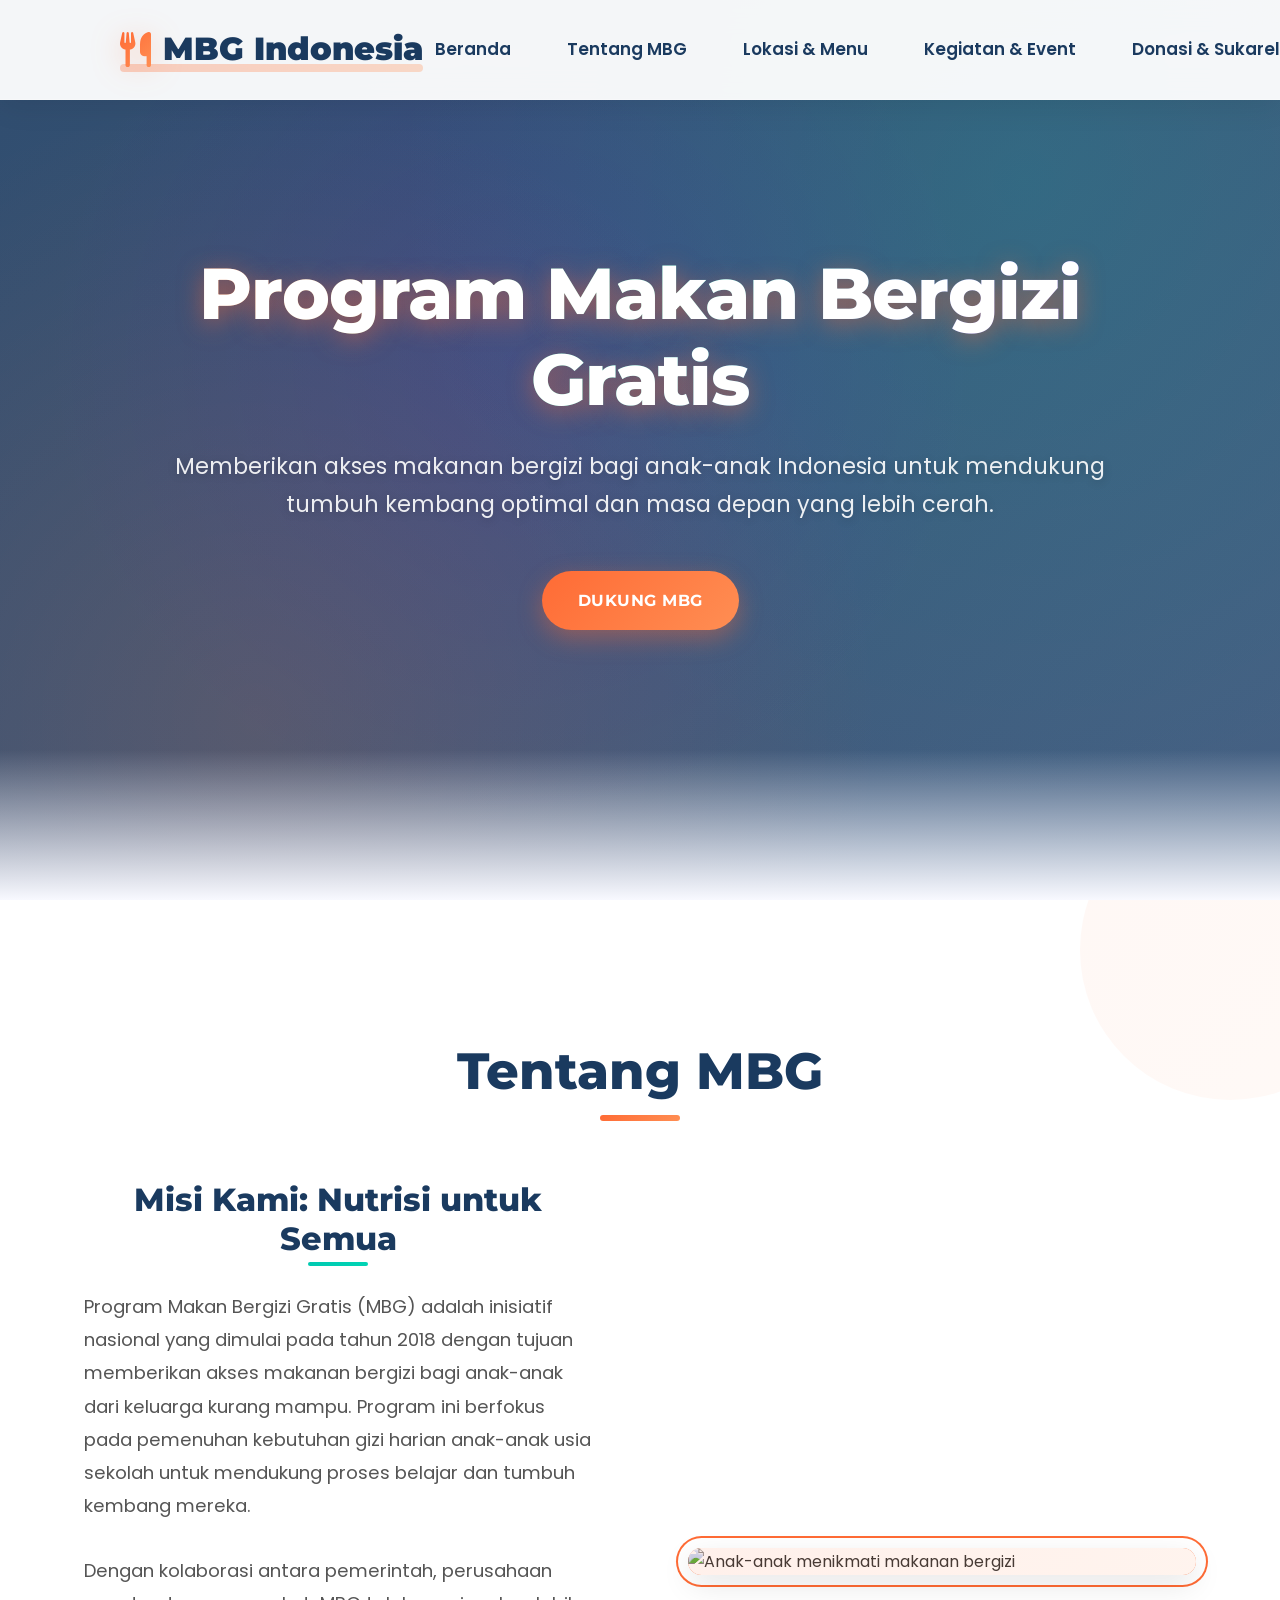
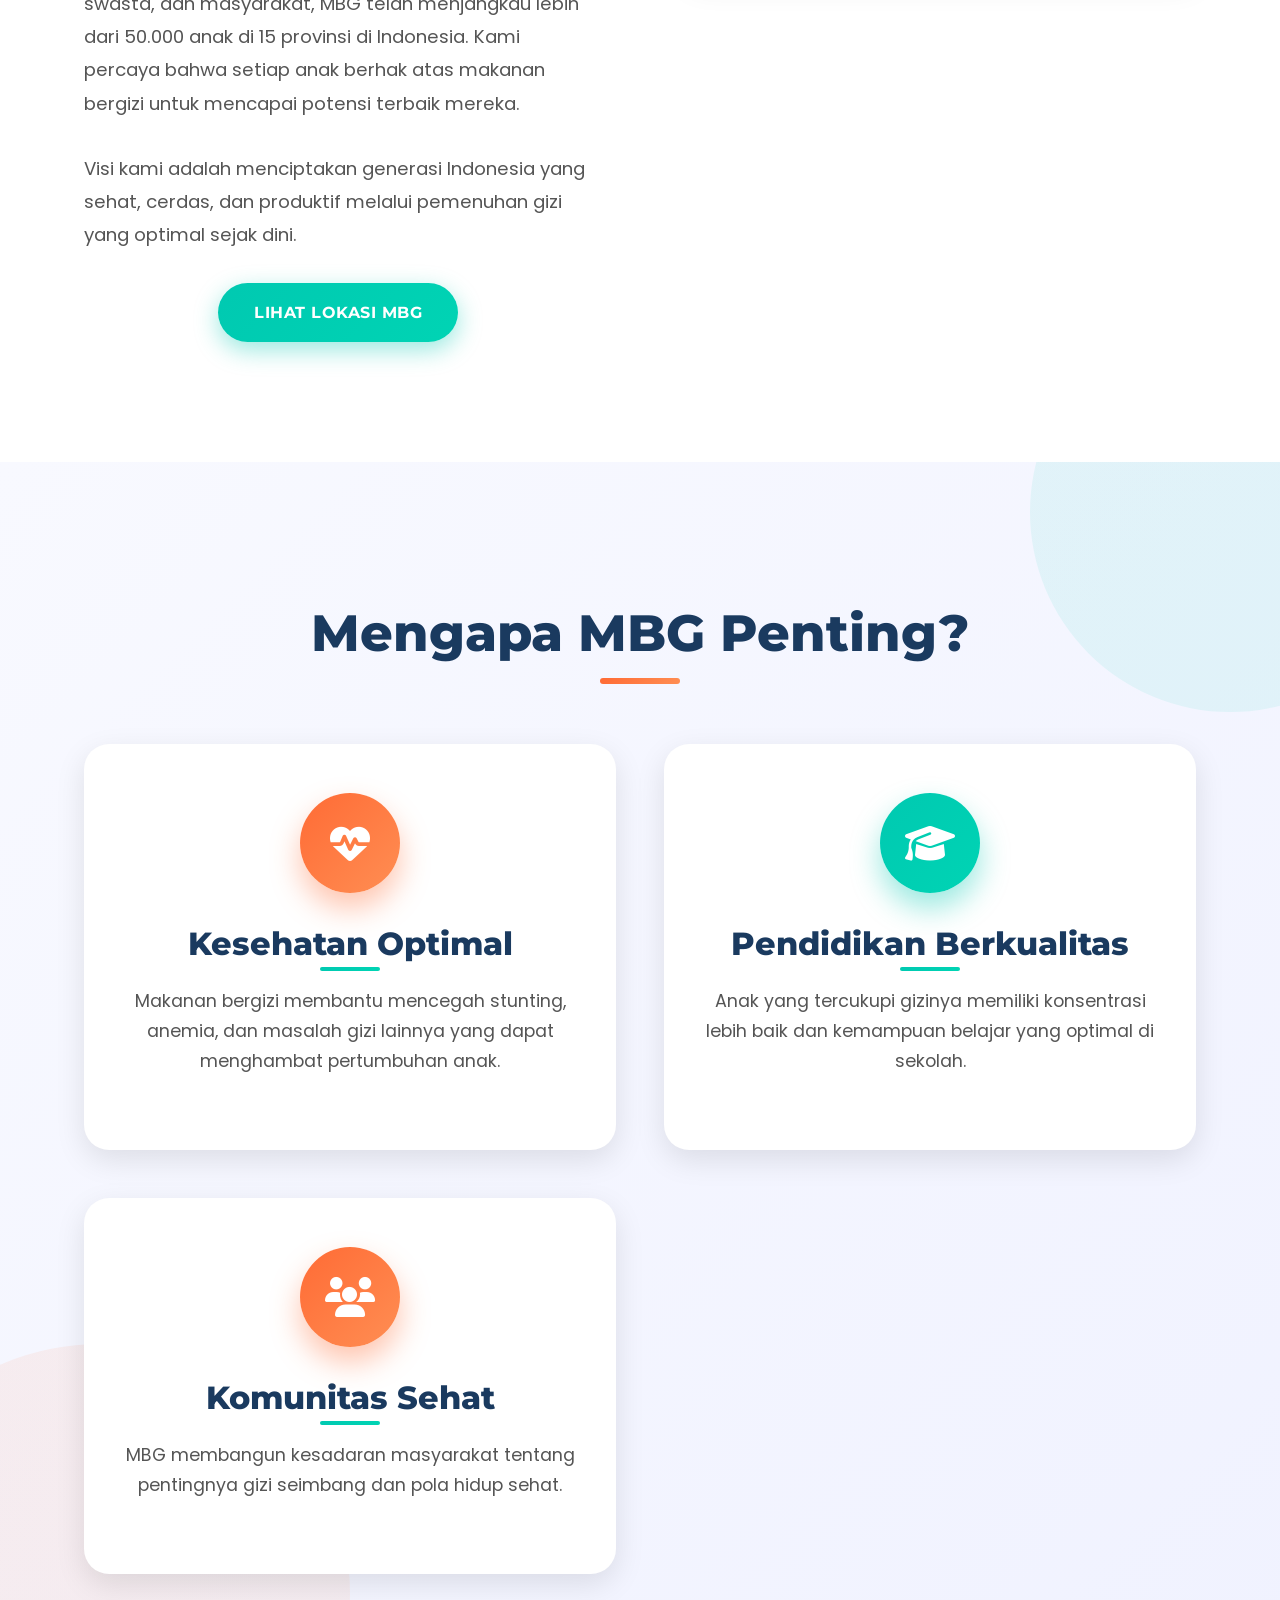
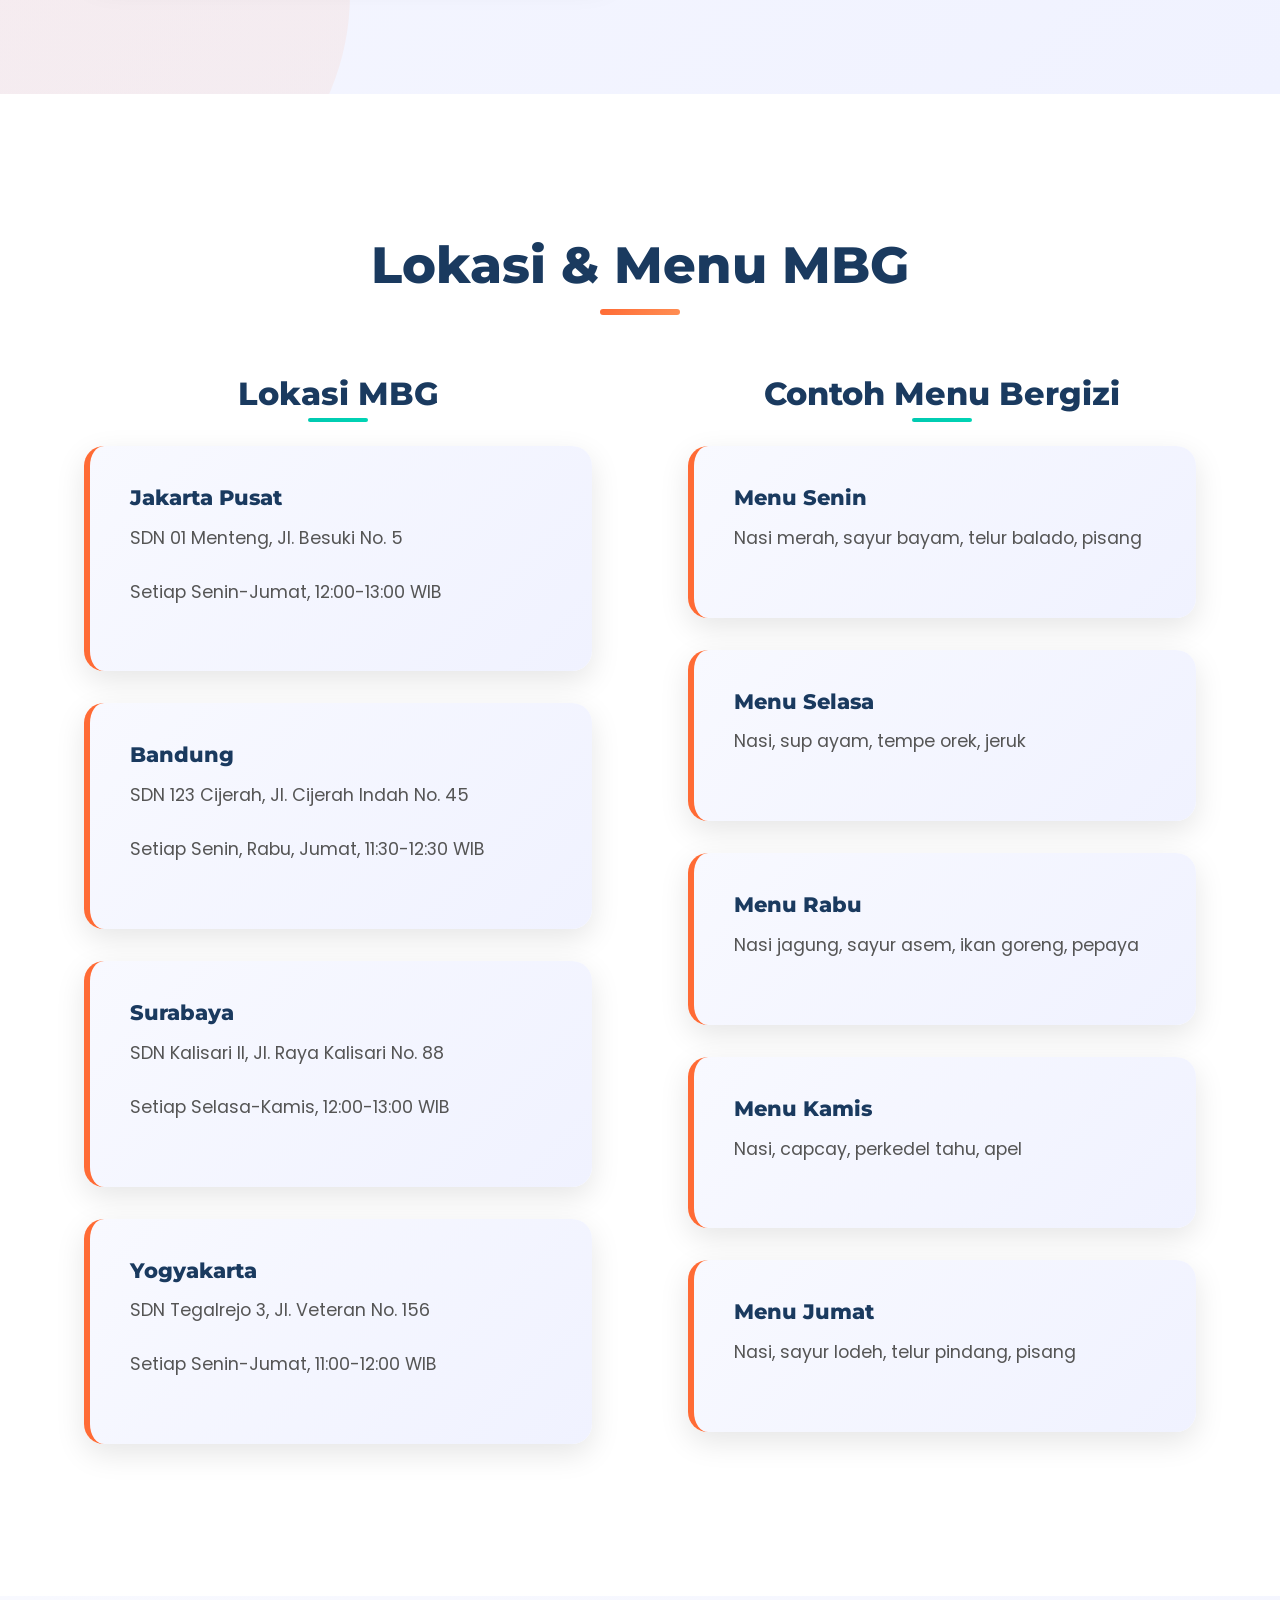
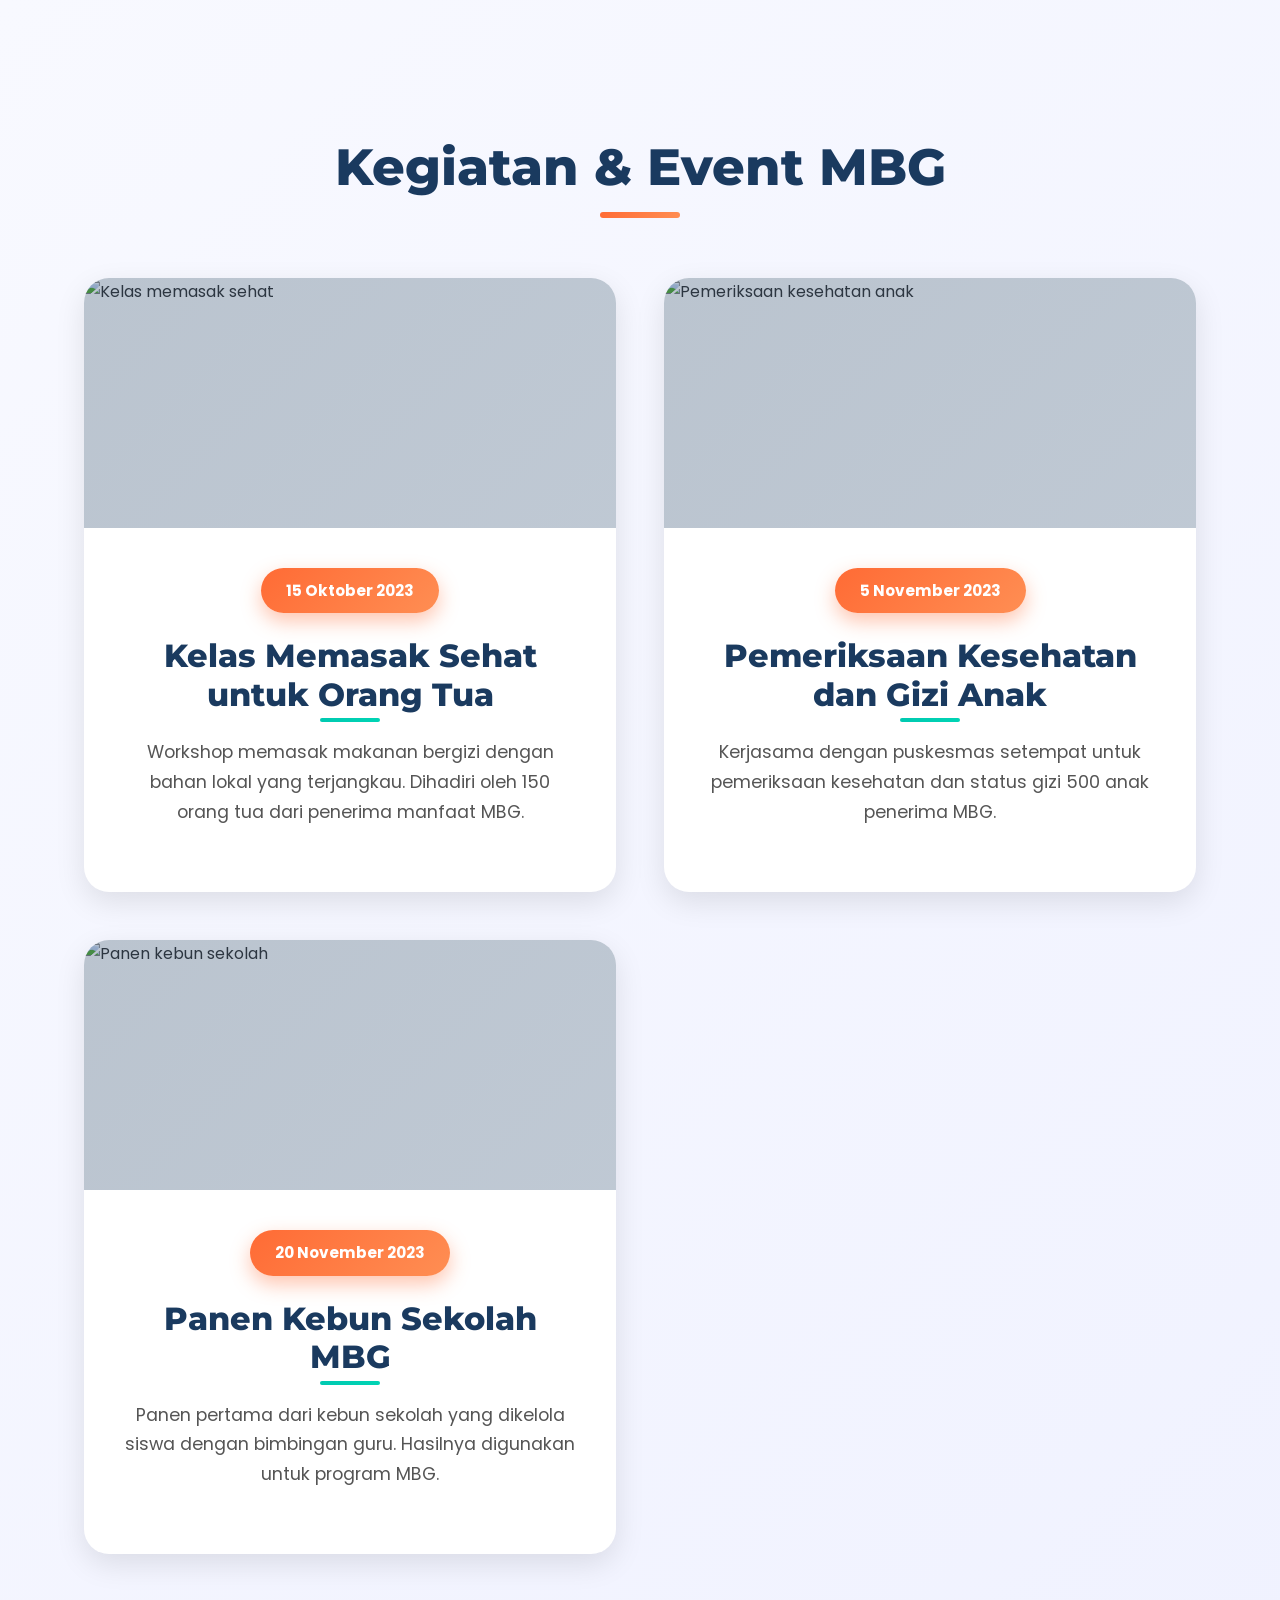
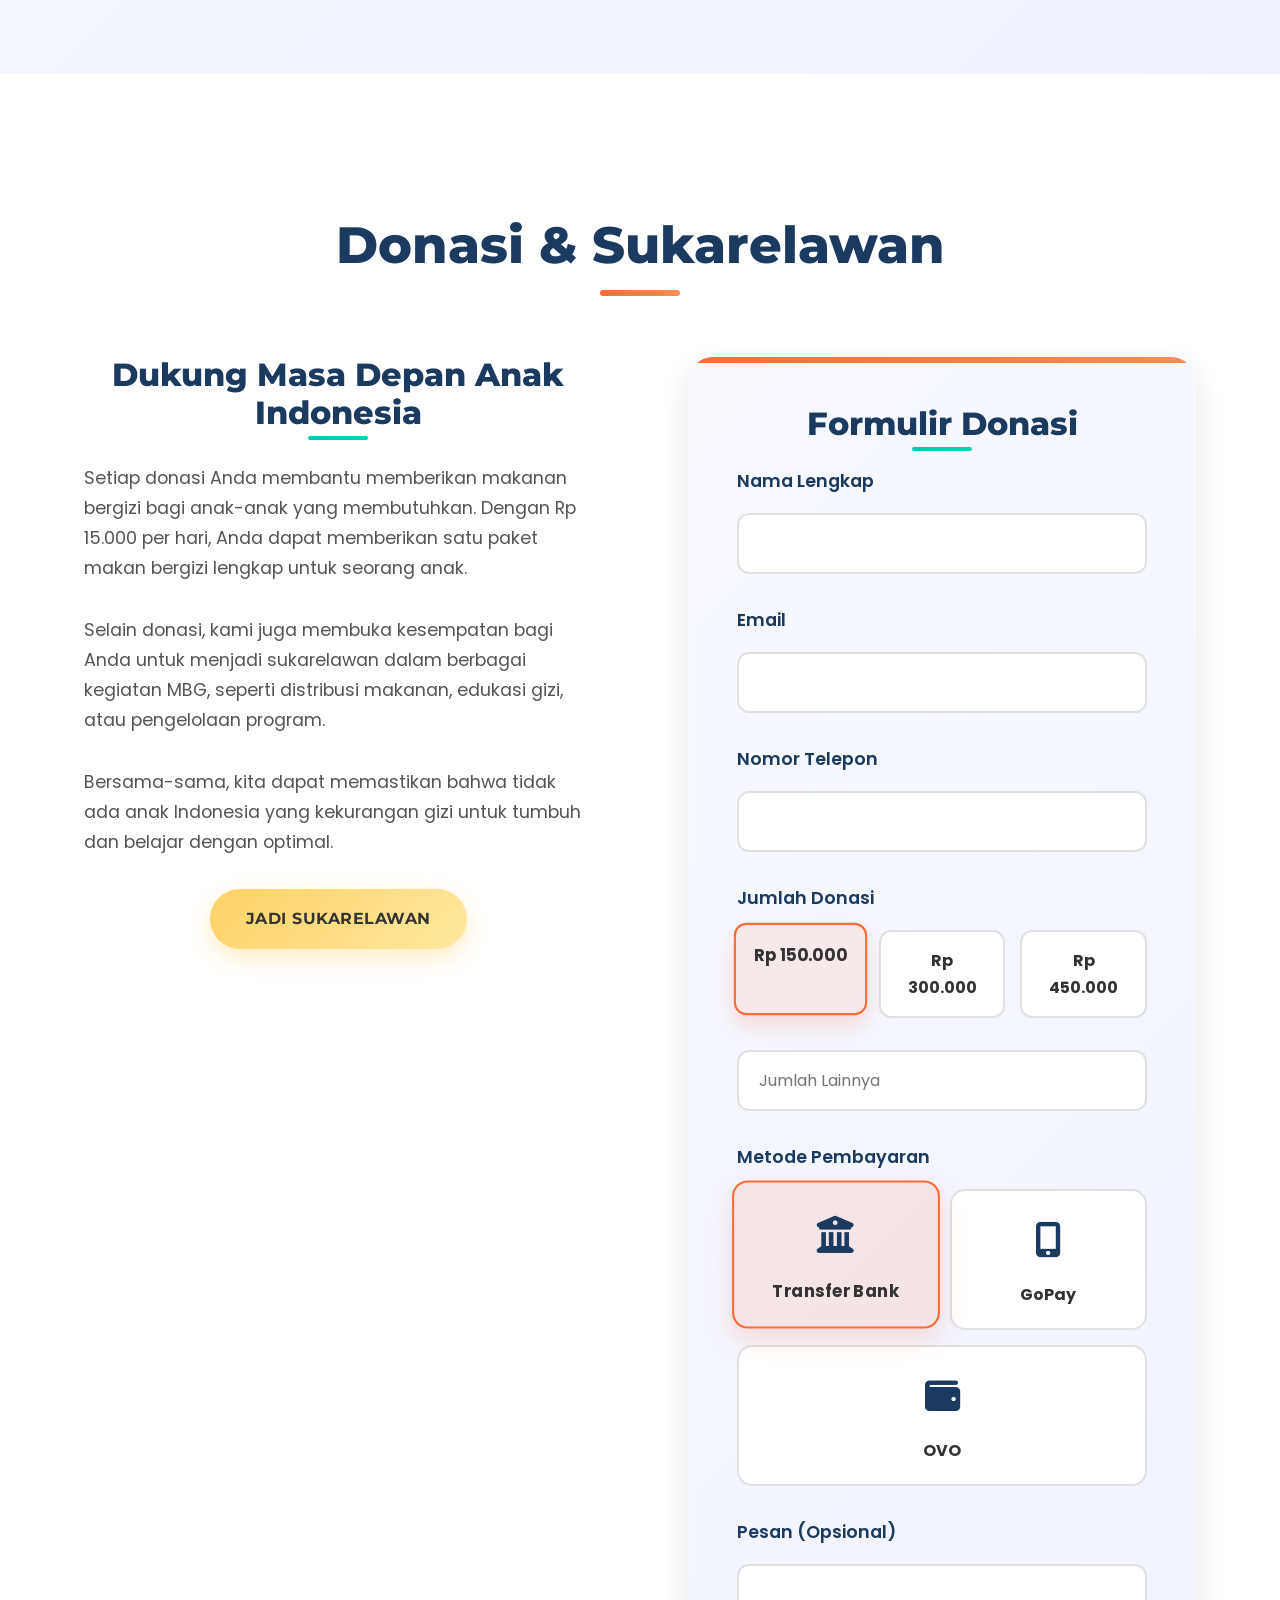
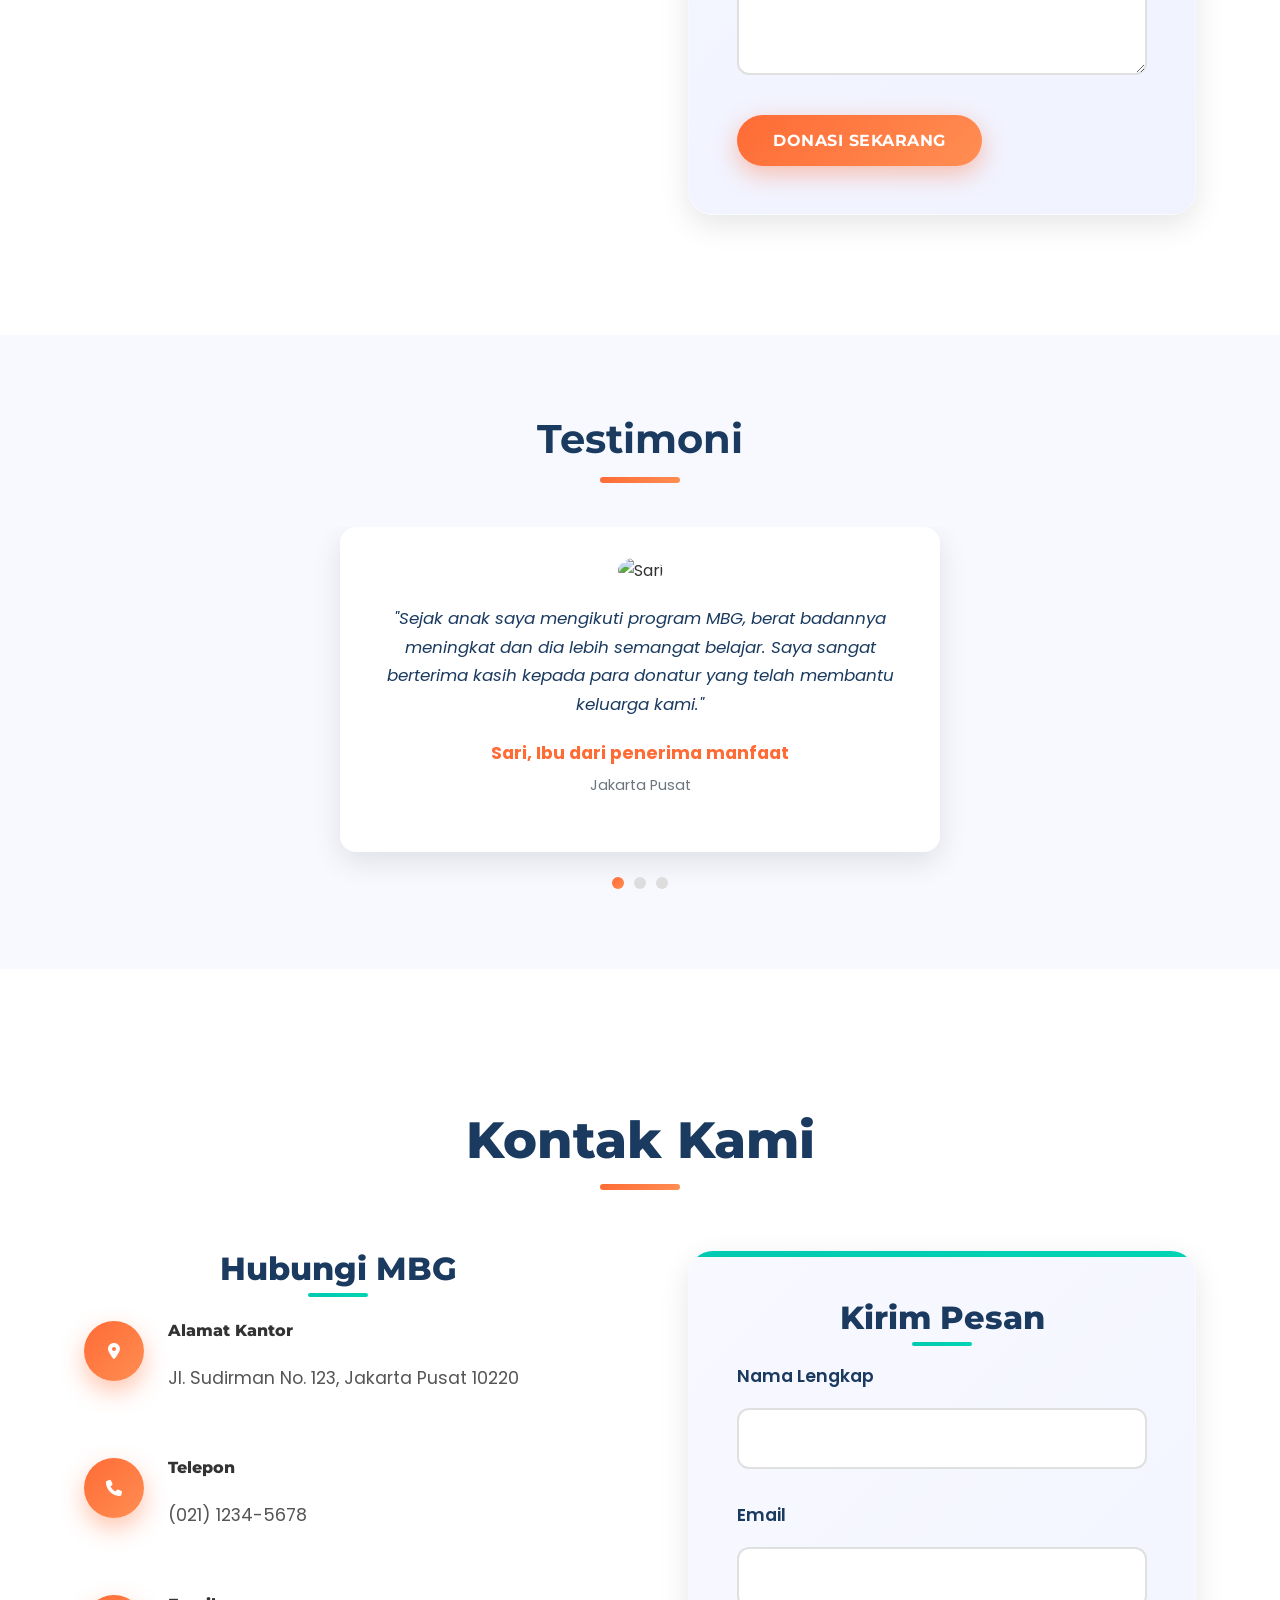
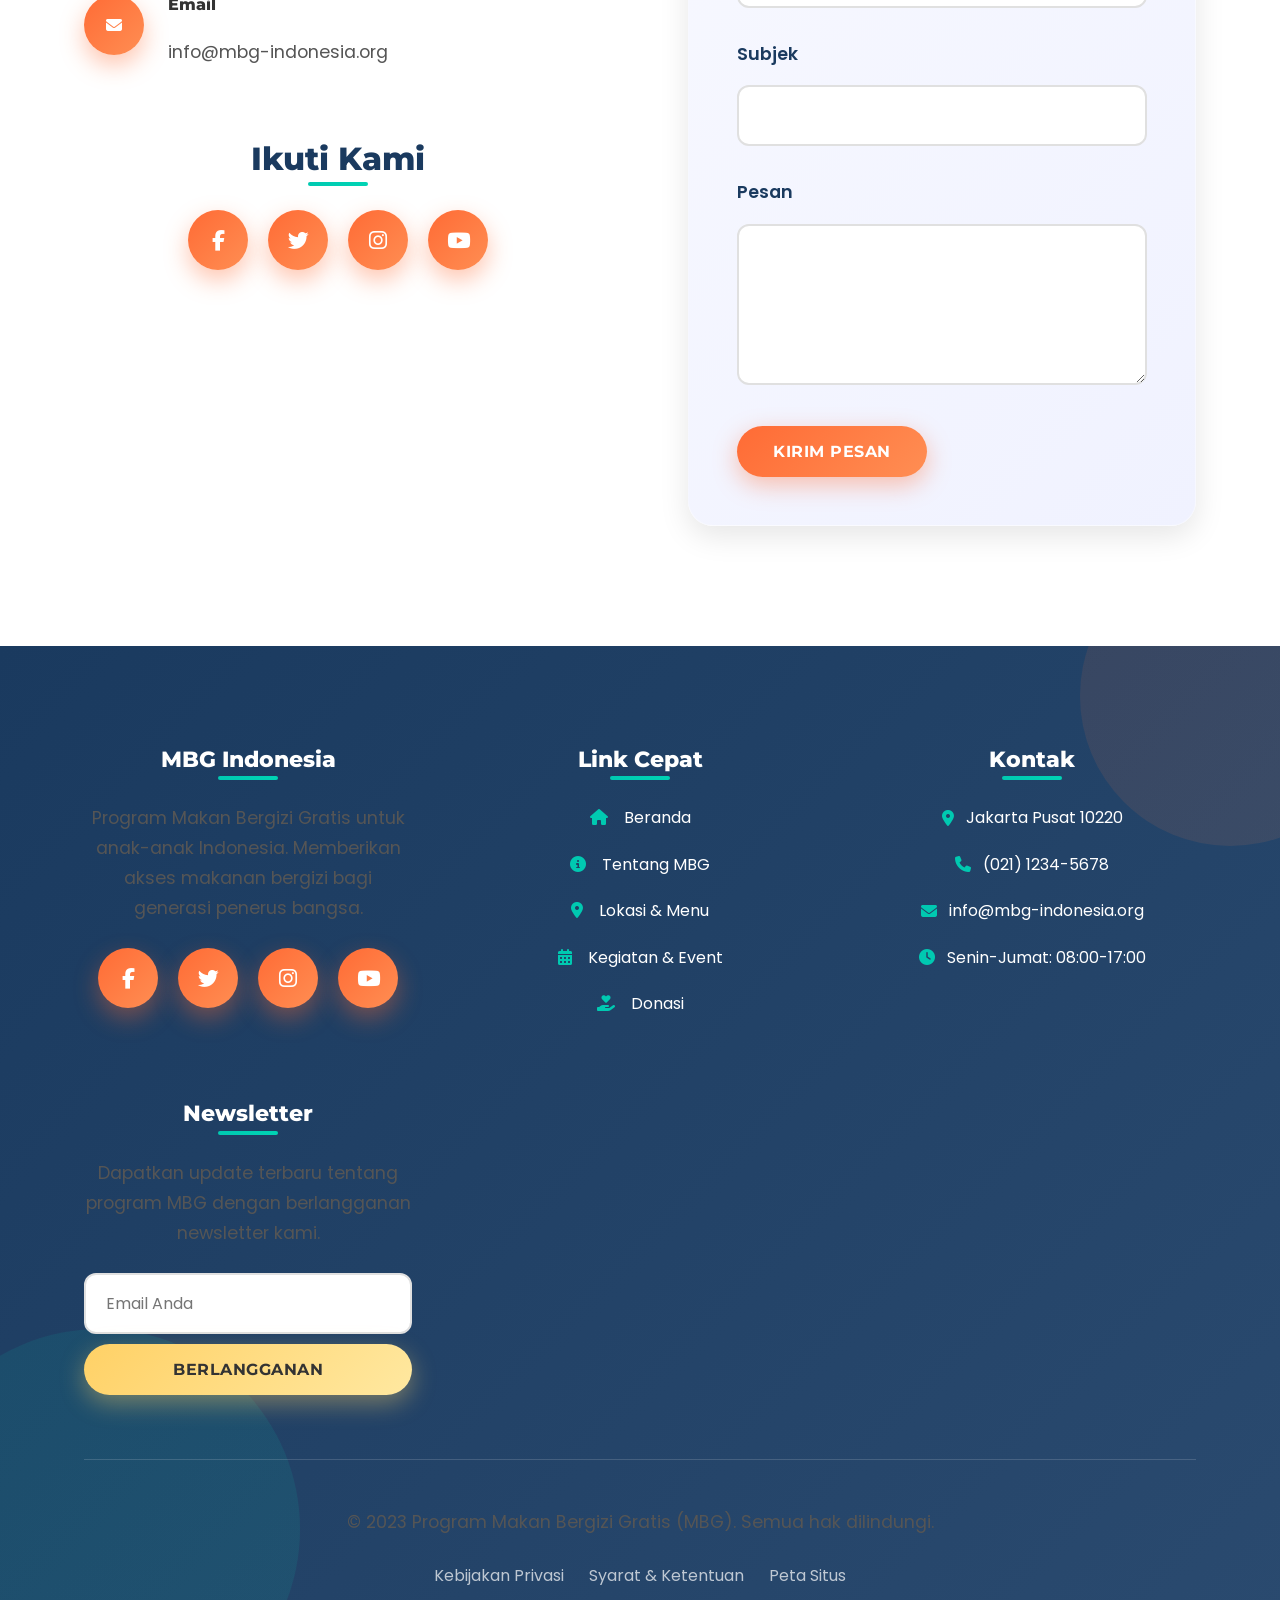
==== index.html @ a5817eca "first commit" ====
<!DOCTYPE html>
<html lang="id">
<head>
    <meta charset="UTF-8">
    <meta name="viewport" content="width=device-width, initial-scale=1.0">
    <title>Program Makan Bergizi Gratis (MBG)</title>
    <link rel="stylesheet" href="css/style.css">
    <link rel="stylesheet" href="https://cdnjs.cloudflare.com/ajax/libs/font-awesome/6.4.0/css/all.min.css">
    <link href="https://fonts.googleapis.com/css2?family=Poppins:wght@300;400;500;600;700;800&family=Montserrat:wght@400;500;600;700;800&display=swap" rel="stylesheet">
</head>
<body>
    <header id="header">
        <div class="container">
            <nav class="navbar">
                <a href="#" class="logo">
                    <i class="fas fa-utensils"></i>
                    MBG Indonesia
                </a>
                <ul class="nav-links">
                    <li><a href="#home">Beranda</a></li>
                    <li><a href="#about">Tentang MBG</a></li>
                    <li><a href="#locations-menu">Lokasi & Menu</a></li>
                    <li><a href="#events">Kegiatan & Event</a></li>
                    <li><a href="#donation">Donasi & Sukarelawan</a></li>
                    <li><a href="#testimonials">Testimoni</a></li>
                    <li><a href="#contact">Kontak</a></li>
                </ul>
                <div class="hamburger">
                    <i class="fas fa-bars"></i>
                </div>
            </nav>
        </div>
    </header>

    <!-- Hero Section -->
    <section class="hero" id="home">
        <div class="container">
            <div class="hero-content">
                <h1>Program Makan Bergizi Gratis</h1>
                <p>Memberikan akses makanan bergizi bagi anak-anak Indonesia untuk mendukung tumbuh kembang optimal dan masa depan yang lebih cerah.</p>
                <a href="#donation" class="btn btn-primary">Dukung MBG</a>
            </div>
        </div>
    </section>

    <!-- About Section -->
    <section class="about" id="about">
        <div class="container">
            <div class="section-title">
                <h2>Tentang MBG</h2>
            </div>
            <div class="about-content">
                <div class="about-text fade-in">
                    <h3>Misi Kami: Nutrisi untuk Semua</h3>
                    <p>Program Makan Bergizi Gratis (MBG) adalah inisiatif nasional yang dimulai pada tahun 2018 dengan tujuan memberikan akses makanan bergizi bagi anak-anak dari keluarga kurang mampu. Program ini berfokus pada pemenuhan kebutuhan gizi harian anak-anak usia sekolah untuk mendukung proses belajar dan tumbuh kembang mereka.</p>
                    <p>Dengan kolaborasi antara pemerintah, perusahaan swasta, dan masyarakat, MBG telah menjangkau lebih dari 50.000 anak di 15 provinsi di Indonesia. Kami percaya bahwa setiap anak berhak atas makanan bergizi untuk mencapai potensi terbaik mereka.</p>
                    <p>Visi kami adalah menciptakan generasi Indonesia yang sehat, cerdas, dan produktif melalui pemenuhan gizi yang optimal sejak dini.</p>
                    <a href="#locations-menu" class="btn btn-secondary">Lihat Lokasi MBG</a>
                </div>
                <div class="about-image fade-in floating">
                    <img src="https://images.unsplash.com/photo-1546069901-ba9599a7e63c?ixlib=rb-4.0.3&ixid=M3wxMjA3fDB8MHxwaG90by1wYWdlfHx8fGVufDB8fHx8fA%3D%3D&auto=format&fit=crop&w=1000&q=80" alt="Anak-anak menikmati makanan bergizi">
                </div>
            </div>
        </div>
    </section>

    <!-- Features Section -->
    <section class="features">
        <div class="container">
            <div class="section-title">
                <h2>Mengapa MBG Penting?</h2>
            </div>
            <div class="features-grid">
                <div class="feature-card fade-in">
                    <div class="feature-icon">
                        <i class="fas fa-heartbeat"></i>
                    </div>
                    <h3>Kesehatan Optimal</h3>
                    <p>Makanan bergizi membantu mencegah stunting, anemia, dan masalah gizi lainnya yang dapat menghambat pertumbuhan anak.</p>
                </div>
                <div class="feature-card fade-in">
                    <div class="feature-icon">
                        <i class="fas fa-graduation-cap"></i>
                    </div>
                    <h3>Pendidikan Berkualitas</h3>
                    <p>Anak yang tercukupi gizinya memiliki konsentrasi lebih baik dan kemampuan belajar yang optimal di sekolah.</p>
                </div>
                <div class="feature-card fade-in">
                    <div class="feature-icon">
                        <i class="fas fa-users"></i>
                    </div>
                    <h3>Komunitas Sehat</h3>
                    <p>MBG membangun kesadaran masyarakat tentang pentingnya gizi seimbang dan pola hidup sehat.</p>
                </div>
            </div>
        </div>
    </section>

    <!-- Locations & Menu Section -->
    <section class="locations-menu" id="locations-menu">
        <div class="container">
            <div class="section-title">
                <h2>Lokasi & Menu MBG</h2>
            </div>
            <div class="locations-menu-content">
                <div class="locations fade-in">
                    <h3>Lokasi MBG</h3>
                    <ul class="location-list">
                        <li class="location-item">
                            <h4>Jakarta Pusat</h4>
                            <p>SDN 01 Menteng, Jl. Besuki No. 5</p>
                            <p>Setiap Senin-Jumat, 12:00-13:00 WIB</p>
                        </li>
                        <li class="location-item">
                            <h4>Bandung</h4>
                            <p>SDN 123 Cijerah, Jl. Cijerah Indah No. 45</p>
                            <p>Setiap Senin, Rabu, Jumat, 11:30-12:30 WIB</p>
                        </li>
                        <li class="location-item">
                            <h4>Surabaya</h4>
                            <p>SDN Kalisari II, Jl. Raya Kalisari No. 88</p>
                            <p>Setiap Selasa-Kamis, 12:00-13:00 WIB</p>
                        </li>
                        <li class="location-item">
                            <h4>Yogyakarta</h4>
                            <p>SDN Tegalrejo 3, Jl. Veteran No. 156</p>
                            <p>Setiap Senin-Jumat, 11:00-12:00 WIB</p>
                        </li>
                    </ul>
                </div>
                <div class="menu fade-in">
                    <h3>Contoh Menu Bergizi</h3>
                    <ul class="menu-list">
                        <li class="menu-item">
                            <h4>Menu Senin</h4>
                            <p>Nasi merah, sayur bayam, telur balado, pisang</p>
                        </li>
                        <li class="menu-item">
                            <h4>Menu Selasa</h4>
                            <p>Nasi, sup ayam, tempe orek, jeruk</p>
                        </li>
                        <li class="menu-item">
                            <h4>Menu Rabu</h4>
                            <p>Nasi jagung, sayur asem, ikan goreng, pepaya</p>
                        </li>
                        <li class="menu-item">
                            <h4>Menu Kamis</h4>
                            <p>Nasi, capcay, perkedel tahu, apel</p>
                        </li>
                        <li class="menu-item">
                            <h4>Menu Jumat</h4>
                            <p>Nasi, sayur lodeh, telur pindang, pisang</p>
                        </li>
                    </ul>
                </div>
            </div>
        </div>
    </section>

    <!-- Events Section -->
    <section class="events" id="events">
        <div class="container">
            <div class="section-title">
                <h2>Kegiatan & Event MBG</h2>
            </div>
            <div class="events-grid">
                <div class="event-card fade-in">
                    <div class="event-image">
                        <img src="https://images.unsplash.com/photo-1571019613454-1cb2f99b2d8b?ixlib=rb-4.0.3&ixid=M3wxMjA3fDB8MHxwaG90by1wYWdlfHx8fGVufDB8fHx8fA%3D%3D&auto=format&fit=crop&w=1000&q=80" alt="Kelas memasak sehat">
                    </div>
                    <div class="event-content">
                        <span class="event-date">15 Oktober 2023</span>
                        <h3>Kelas Memasak Sehat untuk Orang Tua</h3>
                        <p>Workshop memasak makanan bergizi dengan bahan lokal yang terjangkau. Dihadiri oleh 150 orang tua dari penerima manfaat MBG.</p>
                    </div>
                </div>
                <div class="event-card fade-in">
                    <div class="event-image">
                        <img src="https://images.unsplash.com/photo-1532634922-8fe0b757fb13?ixlib=rb-4.0.3&ixid=M3wxMjA3fDB8MHxwaG90by1wYWdlfHx8fGVufDB8fHx8fA%3D%3D&auto=format&fit=crop&w=1000&q=80" alt="Pemeriksaan kesehatan anak">
                    </div>
                    <div class="event-content">
                        <span class="event-date">5 November 2023</span>
                        <h3>Pemeriksaan Kesehatan dan Gizi Anak</h3>
                        <p>Kerjasama dengan puskesmas setempat untuk pemeriksaan kesehatan dan status gizi 500 anak penerima MBG.</p>
                    </div>
                </div>
                <div class="event-card fade-in">
                    <div class="event-image">
                        <img src="https://images.unsplash.com/photo-1559027615-cd4628902d4a?ixlib=rb-4.0.3&ixid=M3wxMjA3fDB8MHxwaG90by1wYWdlfHx8fGVufDB8fHx8fA%3D%3D&auto=format&fit=crop&w=1000&q=80" alt="Panen kebun sekolah">
                    </div>
                    <div class="event-content">
                        <span class="event-date">20 November 2023</span>
                        <h3>Panen Kebun Sekolah MBG</h3>
                        <p>Panen pertama dari kebun sekolah yang dikelola siswa dengan bimbingan guru. Hasilnya digunakan untuk program MBG.</p>
                    </div>
                </div>
            </div>
        </div>
    </section>

    <!-- Donation Section - IMPROVED -->
    <section class="donation" id="donation">
        <div class="container">
            <div class="section-title">
                <h2>Donasi & Sukarelawan</h2>
            </div>
            <div class="donation-content">
                <div class="donation-info fade-in">
                    <h3>Dukung Masa Depan Anak Indonesia</h3>
                    <p>Setiap donasi Anda membantu memberikan makanan bergizi bagi anak-anak yang membutuhkan. Dengan Rp 15.000 per hari, Anda dapat memberikan satu paket makan bergizi lengkap untuk seorang anak.</p>
                    <p>Selain donasi, kami juga membuka kesempatan bagi Anda untuk menjadi sukarelawan dalam berbagai kegiatan MBG, seperti distribusi makanan, edukasi gizi, atau pengelolaan program.</p>
                    <p>Bersama-sama, kita dapat memastikan bahwa tidak ada anak Indonesia yang kekurangan gizi untuk tumbuh dan belajar dengan optimal.</p>
                    <a href="#contact" class="btn btn-accent">Jadi Sukarelawan</a>
                </div>
                <div class="donation-form fade-in">
                    <h3>Formulir Donasi</h3>
                    <form id="donationForm">
                        <div class="form-group">
                            <label for="name">Nama Lengkap</label>
                            <input type="text" id="name" class="form-control" required>
                        </div>
                        <div class="form-group">
                            <label for="email">Email</label>
                            <input type="email" id="email" class="form-control" required>
                        </div>
                        <div class="form-group">
                            <label for="phone">Nomor Telepon</label>
                            <input type="tel" id="phone" class="form-control" required>
                        </div>
                        <div class="form-group">
                            <label>Jumlah Donasi</label>
                            <div class="donation-options">
                                <div class="donation-option active" data-amount="150000">Rp 150.000</div>
                                <div class="donation-option" data-amount="300000">Rp 300.000</div>
                                <div class="donation-option" data-amount="450000">Rp 450.000</div>
                            </div>
                            <input type="text" id="custom-amount" class="form-control" placeholder="Jumlah Lainnya">
                        </div>
                        <div class="form-group">
                            <label>Metode Pembayaran</label>
                            <div class="payment-methods">
                                <div class="payment-method active" data-method="bank">
                                    <div class="payment-icon">
                                        <i class="fas fa-university"></i>
                                    </div>
                                    <div>Transfer Bank</div>
                                </div>
                                <div class="payment-method" data-method="gopay">
                                    <div class="payment-icon">
                                        <i class="fas fa-mobile-alt"></i>
                                    </div>
                                    <div>GoPay</div>
                                </div>
                                <div class="payment-method" data-method="ovo">
                                    <div class="payment-icon">
                                        <i class="fas fa-wallet"></i>
                                    </div>
                                    <div>OVO</div>
                                </div>
                            </div>

                            <!-- BOX DETAIL PEMBAYARAN (Tambahanku) -->
                            <div id="paymentDetailBox" class="payment-detail-box" style="display:none;">
                                <h4>Detail Pembayaran</h4>
                                <p id="paymentText"></p>
                                <button id="copyNumber">Copy Nomor</button>
                            </div>
                        </div>
                        <div class="form-group">
                            <label for="message">Pesan (Opsional)</label>
                            <textarea id="message" class="form-control" rows="3"></textarea>
                        </div>
                        <button type="submit" class="btn btn-primary btn-block">Donasi Sekarang</button>
                    </form>
                </div>
            </div>
        </div>
    </section>

    <!-- Testimonials Section -->
    <section class="testimonials" id="testimonials">
        <div class="container">
            <div class="section-title">
                <h2>Testimoni</h2>
            </div>
            <div class="testimonials-container">
                <div class="testimonial-slider">
                    <div class="testimonial-track">
                        <div class="testimonial-slide">
                            <div class="testimonial-card">
                                <div class="testimonial-avatar">
                                    <img src="https://images.unsplash.com/photo-1494790108755-2616b612b786?ixlib=rb-4.0.3&ixid=M3wxMjA3fDB8MHxwaG90by1wYWdlfHx8fGVufDB8fHx8fA%3D%3D&auto=format&fit=crop&w=200&q=80" alt="Sari">
                                </div>
                                <p class="testimonial-text">"Sejak anak saya mengikuti program MBG, berat badannya meningkat dan dia lebih semangat belajar. Saya sangat berterima kasih kepada para donatur yang telah membantu keluarga kami."</p>
                                <p class="testimonial-author">Sari, Ibu dari penerima manfaat</p>
                                <p class="testimonial-role">Jakarta Pusat</p>
                            </div>
                        </div>
                        <div class="testimonial-slide">
                            <div class="testimonial-card">
                                <div class="testimonial-avatar">
                                    <img src="https://images.unsplash.com/photo-1507003211169-0a1dd7228f2d?ixlib=rb-4.0.3&ixid=M3wxMjA3fDB8MHxwaG90by1wYWdlfHx8fGVufDB8fHx8fA%3D%3D&auto=format&fit=crop&w=200&q=80" alt="Budi">
                                </div>
                                <p class="testimonial-text">"Sebagai sukarelawan MBG, saya melihat langsung dampak positif program ini. Anak-anak yang sebelumnya lesu kini lebih aktif dan bersemangat dalam belajar."</p>
                                <p class="testimonial-author">Budi, Sukarelawan MBG</p>
                                <p class="testimonial-role">Bandung</p>
                            </div>
                        </div>
                        <div class="testimonial-slide">
                            <div class="testimonial-card">
                                <div class="testimonial-avatar">
                                    <img src="https://images.unsplash.com/photo-1544725176-7c40e5a71c5e?ixlib=rb-4.0.3&ixid=M3wxMjA3fDB8MHxwaG90by1wYWdlfHx8fGVufDB8fHx8fA%3D%3D&auto=format&fit=crop&w=200&q=80" alt="Rina">
                                </div>
                                <p class="testimonial-text">"Program MBG tidak hanya memberikan makanan bergizi, tetapi juga edukasi tentang pentingnya gizi seimbang. Sekarang saya lebih paham bagaimana menyiapkan makanan sehat untuk keluarga."</p>
                                <p class="testimonial-author">Rina, Peserta kelas memasak sehat</p>
                                <p class="testimonial-role">Surabaya</p>
                            </div>
                        </div>
                    </div>
                </div>
                <div class="slider-nav">
                    <div class="slider-dot active"></div>
                    <div class="slider-dot"></div>
                    <div class="slider-dot"></div>
                </div>
            </div>
        </div>
    </section>

    <!-- Contact Section -->
    <section class="contact" id="contact">
        <div class="container">
            <div class="section-title">
                <h2>Kontak Kami</h2>
            </div>
            <div class="contact-content">
                <div class="contact-info fade-in">
                    <h3>Hubungi MBG</h3>
                    <div class="contact-details">
                        <div class="contact-item">
                            <div class="contact-icon">
                                <i class="fas fa-map-marker-alt"></i>
                            </div>
                            <div>
                                <h4>Alamat Kantor</h4>
                                <p>Jl. Sudirman No. 123, Jakarta Pusat 10220</p>
                            </div>
                        </div>
                        <div class="contact-item">
                            <div class="contact-icon">
                                <i class="fas fa-phone"></i>
                            </div>
                            <div>
                                <h4>Telepon</h4>
                                <p>(021) 1234-5678</p>
                            </div>
                        </div>
                        <div class="contact-item">
                            <div class="contact-icon">
                                <i class="fas fa-envelope"></i>
                            </div>
                            <div>
                                <h4>Email</h4>
                                <p>info@mbg-indonesia.org</p>
                            </div>
                        </div>
                    </div>
                    <h3>Ikuti Kami</h3>
                    <div class="social-links">
                        <a href="#" class="social-link"><i class="fab fa-facebook-f"></i></a>
                        <a href="#" class="social-link"><i class="fab fa-twitter"></i></a>
                        <a href="#" class="social-link"><i class="fab fa-instagram"></i></a>
                        <a href="#" class="social-link"><i class="fab fa-youtube"></i></a>
                    </div>
                </div>
                <div class="contact-form fade-in">
                    <h3>Kirim Pesan</h3>
                    <form id="contactForm">
                        <div class="form-group">
                            <label for="contact-name">Nama Lengkap</label>
                            <input type="text" id="contact-name" class="form-control" required>
                        </div>
                        <div class="form-group">
                            <label for="contact-email">Email</label>
                            <input type="email" id="contact-email" class="form-control" required>
                        </div>
                        <div class="form-group">
                            <label for="contact-subject">Subjek</label>
                            <input type="text" id="contact-subject" class="form-control" required>
                        </div>
                        <div class="form-group">
                            <label for="contact-message">Pesan</label>
                            <textarea id="contact-message" class="form-control" rows="5" required></textarea>
                        </div>
                        <button type="submit" class="btn btn-primary btn-block">Kirim Pesan</button>
                    </form>
                </div>
            </div>
        </div>
    </section>

    <!-- Footer - IMPROVED -->
    <footer>
        <div class="container">
            <div class="footer-content">
                <div class="footer-column">
                    <h3>MBG Indonesia</h3>
                    <p>Program Makan Bergizi Gratis untuk anak-anak Indonesia. Memberikan akses makanan bergizi bagi generasi penerus bangsa.</p>
                    <div class="social-links" style="margin-top: 1.5rem;">
                        <a href="#" class="social-link"><i class="fab fa-facebook-f"></i></a>
                        <a href="#" class="social-link"><i class="fab fa-twitter"></i></a>
                        <a href="#" class="social-link"><i class="fab fa-instagram"></i></a>
                        <a href="#" class="social-link"><i class="fab fa-youtube"></i></a>
                    </div>
                </div>
                <div class="footer-column">
                    <h3>Link Cepat</h3>
                    <ul class="footer-links">
                        <li><a href="#home"><i class="fas fa-home"></i> Beranda</a></li>
                        <li><a href="#about"><i class="fas fa-info-circle"></i> Tentang MBG</a></li>
                        <li><a href="#locations-menu"><i class="fas fa-map-marker-alt"></i> Lokasi & Menu</a></li>
                        <li><a href="#events"><i class="fas fa-calendar-alt"></i> Kegiatan & Event</a></li>
                        <li><a href="#donation"><i class="fas fa-hand-holding-heart"></i> Donasi</a></li>
                    </ul>
                </div>
                <div class="footer-column">
                    <h3>Kontak</h3>
                    <ul class="footer-links">
                        <li><i class="fas fa-map-marker-alt"></i> Jakarta Pusat 10220</li>
                        <li><i class="fas fa-phone"></i> (021) 1234-5678</li>
                        <li><i class="fas fa-envelope"></i> info@mbg-indonesia.org</li>
                        <li><i class="fas fa-clock"></i> Senin-Jumat: 08:00-17:00</li>
                    </ul>
                </div>
                <div class="footer-column">
                    <h3>Newsletter</h3>
                    <p>Dapatkan update terbaru tentang program MBG dengan berlangganan newsletter kami.</p>
                    <form class="newsletter-form">
                        <input type="email" class="form-control" placeholder="Email Anda" required>
                        <button type="submit" class="btn btn-accent" style="margin-top: 10px; width: 100%;">Berlangganan</button>
                    </form>
                </div>
            </div>
            <div class="footer-bottom">
                <p>&copy; 2023 Program Makan Bergizi Gratis (MBG). Semua hak dilindungi.</p>
                <div class="footer-legal">
                    <a href="#">Kebijakan Privasi</a>
                    <a href="#">Syarat & Ketentuan</a>
                    <a href="#">Peta Situs</a>
                </div>
            </div>
        </div>
    </footer>
    <script src="js/index.js"></script>
</body>
</html>
---- css/style.css ----
:root {
    --primary: #FF6B35;
    --secondary: #00C9B1;
    --accent: #FFD166;
    --dark: #1A3A5F;
    --light: #F8F9FF;
    --gray: #6C757D;
    --neon: #00F5FF;
    --deep-purple: #6A00FF;
    --gradient-primary: linear-gradient(135deg, #FF6B35 0%, #FF8E53 100%);
    --gradient-secondary: linear-gradient(135deg, #00C9B1 0%, #00D4B4 100%);
    --gradient-dark: linear-gradient(135deg, #1A3A5F 0%, #2A4A6F 100%);
    --gradient-neon: linear-gradient(135deg, #00F5FF 0%, #6A00FF 100%);
    --gradient-accent: linear-gradient(135deg, #FFD166 0%, #FFE8A0 100%);
    --gradient-hero: linear-gradient(135deg, #FF6B35 0%, #00C9B1 50%, #6A00FF 100%);
    --shadow: 0 10px 30px rgba(0, 0, 0, 0.1);
    --shadow-hover: 0 20px 50px rgba(0, 0, 0, 0.2);
    --shadow-neon: 0 0 20px rgba(0, 245, 255, 0.5);
    --transition: all 0.4s cubic-bezier(0.175, 0.885, 0.32, 1.275);
    --transition-slow: all 0.6s cubic-bezier(0.16, 1, 0.3, 1);
}

* {
    margin: 0;
    padding: 0;
    box-sizing: border-box;
}

body {
    font-family: 'Poppins', sans-serif;
    line-height: 1.7;
    color: #333;
    background-color: var(--light);
    overflow-x: hidden;
    background: linear-gradient(135deg, #f8f9ff 0%, #f0f2ff 50%, #e8ebff 100%);
    background-attachment: fixed;
}

h1, h2, h3, h4 {
    font-family: 'Montserrat', sans-serif;
    font-weight: 800;
    line-height: 1.2;
    margin-bottom: 1.5rem;
}

h1 {
    font-size: 4rem;
    background: var(--gradient-hero);
    -webkit-background-clip: text;
    -webkit-text-fill-color: transparent;
    text-shadow: 0 5px 15px rgba(106, 0, 255, 0.2);
    letter-spacing: -1px;
    text-align: center;
}

h2 {
    font-size: 3.2rem;
    color: var(--dark);
    text-align: center;
    margin-bottom: 4rem;
    position: relative;
    display: block;
    width: 100%;
}

h2:after {
    content: '';
    position: absolute;
    bottom: -20px;
    left: 50%;
    transform: translateX(-50%);
    width: 80px;
    height: 6px;
    background: var(--gradient-primary);
    border-radius: 10px;
    transition: var(--transition);
}

h2:hover:after {
    width: 120px;
}

h3 {
    font-size: 2rem;
    color: var(--dark);
    position: relative;
    display: inline-block;
    text-align: center;
    width: 100%;
}

h3:after {
    content: '';
    position: absolute;
    bottom: -8px;
    left: 50%;
    transform: translateX(-50%);
    width: 60px;
    height: 4px;
    background: var(--gradient-secondary);
    border-radius: 2px;
    transition: var(--transition);
}

h3:hover:after {
    width: 100px;
}

p {
    margin-bottom: 1.5rem;
    color: #555;
    font-size: 1.1rem;
}

a {
    text-decoration: none;
    color: inherit;
    transition: var(--transition);
}

.container {
    width: 90%;
    max-width: 1400px;
    margin: 0 auto;
    padding: 0 20px;
}

/* Enhanced Button Styles */
.btn {
    display: inline-flex;
    align-items: center;
    justify-content: center;
    gap: 10px;
    padding: 16px 36px;
    border-radius: 50px;
    font-weight: 700;
    text-align: center;
    cursor: pointer;
    transition: var(--transition);
    border: none;
    font-family: 'Montserrat', sans-serif;
    font-size: 1rem;
    position: relative;
    overflow: hidden;
    z-index: 1;
    text-transform: uppercase;
    letter-spacing: 0.5px;
}

.btn:before {
    content: '';
    position: absolute;
    top: 0;
    left: -100%;
    width: 100%;
    height: 100%;
    background: linear-gradient(90deg, transparent, rgba(255,255,255,0.3), transparent);
    transition: var(--transition-slow);
    z-index: -1;
}

.btn:hover:before {
    left: 100%;
}

.btn-primary {
    background: var(--gradient-primary);
    color: white;
    box-shadow: 0 8px 25px rgba(255, 107, 53, 0.4);
}

.btn-primary:hover {
    transform: translateY(-5px) scale(1.05);
    box-shadow: 0 15px 35px rgba(255, 107, 53, 0.6);
}

.btn-secondary {
    background: var(--gradient-secondary);
    color: white;
    box-shadow: 0 8px 25px rgba(0, 201, 177, 0.4);
}

.btn-secondary:hover {
    transform: translateY(-5px) scale(1.05);
    box-shadow: 0 15px 35px rgba(0, 201, 177, 0.6);
}

.btn-accent {
    background: var(--gradient-accent);
    color: #333;
    box-shadow: 0 8px 25px rgba(255, 209, 102, 0.4);
}

.btn-accent:hover {
    transform: translateY(-5px) scale(1.05);
    box-shadow: 0 15px 35px rgba(255, 209, 102, 0.6);
}

.btn-neon {
    background: var(--gradient-neon);
    color: white;
    box-shadow: 0 8px 25px rgba(106, 0, 255, 0.4);
}

.btn-neon:hover {
    transform: translateY(-5px) scale(1.05);
    box-shadow: 0 15px 35px rgba(106, 0, 255, 0.6), var(--shadow-neon);
}

/* Enhanced Header - FIXED */
header {
    height: 100px;
    display: flex;
    align-items: center;
    position: fixed;
    top: 0;
    left: 0;
    width: 100%;
    z-index: 1000;
    background: rgba(255, 255, 255, 0.95);
    backdrop-filter: blur(15px);
    box-shadow: 0 5px 30px rgba(0, 0, 0, 0.08);
    transition: var(--transition-slow);
    padding: 0 40px;
    border-bottom: 1px solid rgba(255, 255, 255, 0.2);
}

header.scrolled {
    height: 80px;
    background: rgba(255, 255, 255, 0.98);
    box-shadow: 0 10px 40px rgba(0, 0, 0, 0.15);
    backdrop-filter: blur(20px);
}

.navbar {
    width: 100%;
    display: flex;
    align-items: center;
    justify-content: space-between;
    max-width: 1400px;
    margin: 0 auto;
}

.logo {
    display: flex;
    align-items: center;
    font-family: 'Montserrat', sans-serif;
    font-weight: 900;
    font-size: 2rem;
    color: var(--dark);
    white-space: nowrap;
    position: relative;
    flex-shrink: 0;
}

.logo:before {
    content: '';
    position: absolute;
    bottom: 5px;
    left: 0;
    width: 100%;
    height: 8px;
    background: var(--gradient-primary);
    opacity: 0.3;
    z-index: -1;
    border-radius: 4px;
}

.logo i {
    background: var(--gradient-primary);
    -webkit-background-clip: text;
    -webkit-text-fill-color: transparent;
    margin-right: 12px;
    font-size: 2.2rem;
    filter: drop-shadow(0 5px 15px rgba(255, 107, 53, 0.3));
}

.nav-links {
    display: flex;
    align-items: center;
    list-style: none;
    margin: 0;
    padding: 0;
    gap: 2rem;
}

.nav-links li {
    position: relative;
}

.nav-links a {
    font-weight: 600;
    padding: 8px 12px;
    position: relative;
    transition: var(--transition);
    white-space: nowrap;
    font-size: 1.05rem;
    color: var(--dark);
    border-radius: 8px;
}

.nav-links a:before {
    content: '';
    position: absolute;
    bottom: 0;
    left: 50%;
    transform: translateX(-50%);
    width: 0;
    height: 3px;
    background: var(--gradient-primary);
    transition: var(--transition);
    border-radius: 3px;
}

.nav-links a:hover {
    color: var(--primary);
    background: rgba(255, 107, 53, 0.05);
}

.nav-links a:hover:before {
    width: 80%;
}

.hamburger {
    display: none;
    cursor: pointer;
    font-size: 1.8rem;
    color: var(--dark);
    background: var(--gradient-primary);
    -webkit-background-clip: text;
    -webkit-text-fill-color: transparent;
    padding: 8px;
    border-radius: 8px;
    transition: var(--transition);
}

.hamburger:hover {
    background: rgba(255, 107, 53, 0.1);
}

/* Enhanced Hero Section */
.hero {
    height: 100vh;
    background: 
        radial-gradient(circle at 20% 80%, rgba(255, 107, 53, 0.15) 0%, transparent 50%),
        radial-gradient(circle at 80% 20%, rgba(0, 201, 177, 0.15) 0%, transparent 50%),
        radial-gradient(circle at 40% 40%, rgba(106, 0, 255, 0.1) 0%, transparent 50%),
        linear-gradient(135deg, rgba(26, 58, 95, 0.9) 0%, rgba(42, 74, 111, 0.85) 100%),
        url('https://images.unsplash.com/photo-1567620905732-2d1ec7ab7445?ixlib=rb-4.0.3&ixid=M3wxMjA3fDB8MHxwaG90by1wYWdlfHx8fGVufDB8fHx8fA%3D%3D&auto=format&fit=crop&w=1600&q=80');
    background-size: cover, cover, cover, cover, cover;
    background-position: center;
    background-attachment: fixed;
    display: flex;
    align-items: center;
    color: white;
    text-align: center;
    position: relative;
    overflow: hidden;
    padding-top: 100px;
    scroll-margin-top: 100px;
}

.hero:before {
    content: '';
    position: absolute;
    bottom: 0;
    left: 0;
    width: 100%;
    height: 150px;
    background: linear-gradient(transparent, var(--light));
    z-index: 1;
}

.hero-content {
    max-width: 1000px;
    margin: 0 auto;
    padding: 0 20px;
    position: relative;
    z-index: 2;
}

.hero h1 {
    font-size: 4.5rem;
    margin-bottom: 1.5rem;
    animation: fadeInUp 1s ease, glow 3s ease-in-out infinite alternate;
    -webkit-text-fill-color: white;
    text-shadow: 0 5px 25px rgba(255, 107, 53, 0.5);
}

.hero p {
    font-size: 1.4rem;
    margin-bottom: 3rem;
    animation: fadeInUp 1s ease 0.3s both;
    color: rgba(255, 255, 255, 0.9);
    text-shadow: 0 2px 10px rgba(0, 0, 0, 0.2);
}

.hero .btn {
    animation: fadeInUp 1s ease 0.6s both, float 3s ease-in-out infinite;
}

@keyframes fadeInUp {
    from {
        opacity: 0;
        transform: translateY(40px);
    }
    to {
        opacity: 1;
        transform: translateY(0);
    }
}

@keyframes glow {
    from {
        text-shadow: 0 5px 25px rgba(255, 107, 53, 0.5);
    }
    to {
        text-shadow: 0 5px 35px rgba(0, 201, 177, 0.7);
    }
}

@keyframes float {
    0%, 100% { transform: translateY(0); }
    50% { transform: translateY(-10px); }
}

/* Enhanced Section Styles */
section {
    padding: 140px 0 120px;
    scroll-margin-top: 100px;
    position: relative;
}

.section-title {
    text-align: center;
    margin-bottom: 5rem;
    width: 100%;
}

/* Enhanced About Section */
.about {
    background-color: white;
    position: relative;
    overflow: hidden;
}

.about:before {
    content: '';
    position: absolute;
    top: -100px;
    right: -100px;
    width: 300px;
    height: 300px;
    border-radius: 50%;
    background: var(--gradient-primary);
    opacity: 0.05;
    animation: float 6s ease-in-out infinite;
}

.about-content {
    display: grid;
    grid-template-columns: 1fr 1fr;
    gap: 6rem;
    align-items: center;
    position: relative;
    z-index: 1;
}

.about-image {
    border-radius: 25px;
    overflow: hidden;
    box-shadow: 
        var(--shadow),
        0 0 0 10px white,
        0 0 0 12px var(--primary);
    transform: rotate(-3deg);
    transition: var(--transition);
    position: relative;
}

.about-image:before {
    content: '';
    position: absolute;
    top: 0;
    left: 0;
    width: 100%;
    height: 100%;
    background: var(--gradient-primary);
    opacity: 0.1;
    z-index: 1;
    transition: var(--transition);
}

.about-image:hover {
    transform: rotate(0deg) scale(1.03);
    box-shadow: 
        var(--shadow-hover),
        0 0 0 10px white,
        0 0 0 12px var(--primary),
        0 0 30px rgba(255, 107, 53, 0.3);
}

.about-image:hover:before {
    opacity: 0.2;
}

.about-image img {
    width: 100%;
    height: auto;
    display: block;
    transition: var(--transition-slow);
}

.about-image:hover img {
    transform: scale(1.1);
}

.about-text {
    text-align: center;
}

.about-text h3 {
    margin-bottom: 2rem;
}

.about-text p {
    margin-bottom: 2rem;
    font-size: 1.15rem;
    line-height: 1.8;
    text-align: left;
}

/* Enhanced Features Section */
.features {
    background: linear-gradient(135deg, #f8f9ff 0%, #f0f2ff 100%);
    position: relative;
    overflow: hidden;
}

.features:before, .features:after {
    content: '';
    position: absolute;
    border-radius: 50%;
    animation: float 8s ease-in-out infinite;
}

.features:before {
    top: -150px;
    right: -150px;
    width: 400px;
    height: 400px;
    background: var(--gradient-secondary);
    opacity: 0.08;
    animation-delay: 1s;
}

.features:after {
    bottom: -150px;
    left: -150px;
    width: 500px;
    height: 500px;
    background: var(--gradient-primary);
    opacity: 0.08;
    animation-delay: 2s;
}

.features-grid {
    display: grid;
    grid-template-columns: repeat(auto-fit, minmax(350px, 1fr));
    gap: 3rem;
    position: relative;
    z-index: 1;
}

.feature-card {
    background-color: white;
    border-radius: 25px;
    padding: 3rem 2.5rem;
    text-align: center;
    box-shadow: var(--shadow);
    transition: var(--transition);
    position: relative;
    overflow: hidden;
    border: 1px solid rgba(255, 255, 255, 0.2);
}

.feature-card:before {
    content: '';
    position: absolute;
    top: 0;
    left: 0;
    width: 100%;
    height: 100%;
    background: var(--gradient-primary);
    opacity: 0;
    transition: var(--transition);
    z-index: 0;
}

.feature-card:hover {
    transform: translateY(-20px) scale(1.02);
    box-shadow: 
        var(--shadow-hover),
        0 10px 30px rgba(255, 107, 53, 0.2);
}

.feature-card:hover:before {
    opacity: 0.03;
}

.feature-icon {
    width: 100px;
    height: 100px;
    background: var(--gradient-primary);
    border-radius: 50%;
    display: flex;
    align-items: center;
    justify-content: center;
    margin: 0 auto 2rem;
    color: white;
    font-size: 2.5rem;
    box-shadow: 0 15px 30px rgba(255, 107, 53, 0.4);
    position: relative;
    z-index: 1;
    transition: var(--transition);
}

.feature-card:hover .feature-icon {
    transform: scale(1.1) rotate(10deg);
    box-shadow: 0 20px 40px rgba(255, 107, 53, 0.6);
}

.feature-card:nth-child(2) .feature-icon {
    background: var(--gradient-secondary);
    box-shadow: 0 15px 30px rgba(0, 201, 177, 0.4);
}

.feature-card:nth-child(3) .feature-icon {
    background: var(--gradient-primary);
    box-shadow: 0 15px 30px rgba(255, 107, 53, 0.4);
}

.feature-card:nth-child(4) .feature-icon {
    background: var(--gradient-accent);
    box-shadow: 0 15px 30px rgba(255, 209, 102, 0.4);
}

/* Enhanced Locations & Menu Section */
.locations-menu {
    background-color: white;
    position: relative;
}

.locations-menu-content {
    display: grid;
    grid-template-columns: 1fr 1fr;
    gap: 6rem;
}

.locations h3, .menu h3 {
    margin-bottom: 2rem;
    text-align: center;
    width: 100%;
}

.location-list, .menu-list {
    list-style: none;
}

.location-item, .menu-item {
    background: linear-gradient(135deg, #f8f9ff 0%, #f0f2ff 100%);
    border-radius: 20px;
    padding: 2.5rem;
    margin-bottom: 2rem;
    box-shadow: var(--shadow);
    transition: var(--transition);
    border-left: 6px solid var(--primary);
    position: relative;
    overflow: hidden;
}

.location-item:before, .menu-item:before {
    content: '';
    position: absolute;
    top: 0;
    left: 0;
    width: 0;
    height: 100%;
    background: var(--gradient-primary);
    opacity: 0.1;
    transition: var(--transition);
}

.location-item:hover, .menu-item:hover {
    transform: translateX(15px) translateY(-5px);
    box-shadow: var(--shadow-hover);
    border-left-color: var(--secondary);
}

.location-item:hover:before, .menu-item:hover:before {
    width: 100%;
}

.location-item h4, .menu-item h4 {
    color: var(--dark);
    margin-bottom: 0.8rem;
    font-size: 1.3rem;
}

/* Enhanced Events Section */
.events {
    background: linear-gradient(135deg, #f8f9ff 0%, #f0f2ff 100%);
    position: relative;
}

.events-grid {
    display: grid;
    grid-template-columns: repeat(auto-fit, minmax(380px, 1fr));
    gap: 3rem;
}

.event-card {
    background-color: white;
    border-radius: 25px;
    overflow: hidden;
    box-shadow: var(--shadow);
    transition: var(--transition);
    position: relative;
}

.event-card:before {
    content: '';
    position: absolute;
    top: 0;
    left: 0;
    width: 100%;
    height: 100%;
    background: var(--gradient-primary);
    opacity: 0;
    transition: var(--transition);
    z-index: 1;
}

.event-card:hover {
    transform: translateY(-20px) scale(1.02);
    box-shadow: var(--shadow-hover);
}

.event-card:hover:before {
    opacity: 0.03;
}

.event-image {
    height: 250px;
    overflow: hidden;
    position: relative;
}

.event-image:before {
    content: '';
    position: absolute;
    top: 0;
    left: 0;
    width: 100%;
    height: 100%;
    background: var(--gradient-dark);
    opacity: 0.3;
    z-index: 1;
    transition: var(--transition);
}

.event-card:hover .event-image:before {
    opacity: 0.1;
}

.event-image img {
    width: 100%;
    height: 100%;
    object-fit: cover;
    transition: var(--transition-slow);
}

.event-card:hover .event-image img {
    transform: scale(1.1);
}

.event-content {
    padding: 2.5rem;
    position: relative;
    z-index: 2;
    text-align: center;
}

.event-date {
    display: inline-block;
    background: var(--gradient-primary);
    color: white;
    padding: 10px 25px;
    border-radius: 50px;
    font-size: 0.95rem;
    font-weight: 700;
    margin-bottom: 1.5rem;
    box-shadow: 0 8px 20px rgba(255, 107, 53, 0.4);
    transition: var(--transition);
}

.event-card:hover .event-date {
    transform: scale(1.05);
    box-shadow: 0 10px 25px rgba(255, 107, 53, 0.6);
}

/* Enhanced Donation Section */
.donation {
    background-color: white;
    position: relative;
}

.donation-content {
    display: grid;
    grid-template-columns: 1fr 1fr;
    gap: 6rem;
}

.donation-info {
    text-align: center;
}

.donation-info h3 {
    margin-bottom: 2rem;
}

.donation-info p {
    margin-bottom: 2rem;
    text-align: left;
}

.donation-form {
    background: linear-gradient(135deg, #f8f9ff 0%, #f0f2ff 100%);
    border-radius: 25px;
    padding: 3rem;
    box-shadow: var(--shadow);
    border: 1px solid rgba(255, 255, 255, 0.3);
    position: relative;
    overflow: hidden;
}

.donation-form:before {
    content: '';
    position: absolute;
    top: 0;
    left: 0;
    width: 100%;
    height: 6px;
    background: var(--gradient-primary);
}

.form-group {
    margin-bottom: 2rem;
}

.form-group label {
    display: block;
    margin-bottom: 1rem;
    font-weight: 600;
    color: var(--dark);
    font-size: 1.1rem;
}

.form-control {
    width: 100%;
    padding: 16px 20px;
    border: 2px solid #e0e0e0;
    border-radius: 12px;
    font-family: 'Poppins', sans-serif;
    transition: var(--transition);
    background: white;
    font-size: 1rem;
}

.form-control:focus {
    border-color: var(--primary);
    outline: none;
    box-shadow: 0 0 0 4px rgba(255, 107, 53, 0.2);
    transform: translateY(-2px);
}

.donation-options {
    display: flex;
    gap: 15px;
    margin-bottom: 2rem;
    flex-wrap: wrap;
}

.donation-option {
    flex: 1;
    min-width: 110px;
    text-align: center;
    padding: 15px;
    border: 2px solid #e0e0e0;
    border-radius: 12px;
    cursor: pointer;
    transition: var(--transition);
    font-weight: 700;
    background: white;
}

.donation-option:hover, .donation-option.active {
    border-color: var(--primary);
    background: rgba(255, 107, 53, 0.1);
    transform: translateY(-5px) scale(1.05);
    box-shadow: 0 10px 20px rgba(255, 107, 53, 0.2);
}

.payment-methods {
    display: flex;
    gap: 15px;
    margin-bottom: 1.5rem;
    flex-wrap: wrap;
}

.payment-method {
    flex: 1;
    min-width: 130px;
    text-align: center;
    padding: 20px 15px;
    border: 2px solid #e0e0e0;
    border-radius: 15px;
    cursor: pointer;
    transition: var(--transition);
    font-weight: 700;
    background: white;
}

.payment-method:hover,
.payment-method.active {
    border-color: var(--primary);
    background: rgba(255, 107, 53, 0.12);
    transform: translateY(-5px) scale(1.05);
    box-shadow: 0 10px 25px rgba(255, 107, 53, 0.2);
}

.payment-icon {
    font-size: 2.2rem;
    margin-bottom: 10px;
    color: var(--dark);
    transition: var(--transition);
}

.payment-method:hover .payment-icon {
    transform: scale(1.1);
}

.payment-detail-box {
    background: linear-gradient(135deg, #fff7f3 0%, #fff0eb 100%);
    border: 2px solid rgba(255, 107, 53, 0.3);
    padding: 20px 25px;
    border-radius: 15px;
    margin-top: 15px;
    animation: fadeBox 0.4s ease;
    box-shadow: 0 8px 20px rgba(255, 107, 53, 0.1);
    text-align: center;
}

.payment-detail-box h4 {
    margin-bottom: 10px;
    font-weight: 700;
    color: var(--primary);
    font-size: 1.2rem;
}

.payment-detail-box p {
    margin-bottom: 15px;
    font-size: 1rem;
    color: var(--dark);
    word-break: break-word;
    font-family: 'Courier New', monospace;
    background: rgba(255, 255, 255, 0.7);
    padding: 10px 15px;
    border-radius: 8px;
    border: 1px solid rgba(255, 107, 53, 0.2);
    text-align: center;
}

#copyNumber {
    padding: 12px 25px;
    background: var(--gradient-primary);
    color: white;
    border: none;
    border-radius: 10px;
    cursor: pointer;
    font-weight: 700;
    transition: var(--transition);
    box-shadow: 0 5px 15px rgba(255, 107, 53, 0.4);
}

#copyNumber:hover {
    background: var(--primary);
    transform: translateY(-3px);
    box-shadow: 0 8px 20px rgba(255, 107, 53, 0.6);
}

@keyframes fadeBox {
    from { opacity: 0; transform: translateY(15px); }
    to { opacity: 1; transform: translateY(0); }
}

/* ===== Testimonials Section ===== */
.testimonials {
    padding: 80px 20px;
    background: #f8f9ff;
}

.testimonials .section-title {
    text-align: center;
    margin-bottom: 50px;
}

.testimonials h2 {
    font-size: 2.5rem;
    color: var(--dark);
    font-weight: 700;
}

.testimonials-container {
    position: relative;
    overflow: hidden;
}

.testimonial-slider {
    display: flex;
    justify-content: center;
}

.testimonial-track {
    display: flex;
    transition: transform 0.5s ease-in-out;
}

.testimonial-slide {
    min-width: 100%;
    display: flex;
    justify-content: center;
    padding: 0 15px;
    box-sizing: border-box;
}

.testimonial-card {
    background: #fff;
    padding: 30px;
    border-radius: 16px;
    box-shadow: 0 10px 30px rgba(0,0,0,0.1);
    max-width: 600px;
    text-align: center;
}

.testimonial-avatar img {
    width: 80px;
    height: 80px;
    border-radius: 50%;
    object-fit: cover;
    margin-bottom: 20px;
    border: 3px solid var(--gradient-primary);
}

.testimonial-text {
    font-size: 1.05rem;
    color: var(--dark);
    font-style: italic;
    margin-bottom: 20px;
}

.testimonial-author {
    font-weight: 700;
    color: var(--primary);
    margin-bottom: 5px;
}

.testimonial-role {
    font-size: 0.9rem;
    color: var(--gray);
}

/* Slider dots */
.slider-nav {
    display: flex;
    justify-content: center;
    margin-top: 25px;
    gap: 10px;
}

.slider-dot {
    width: 12px;
    height: 12px;
    background: #ddd;
    border-radius: 50%;
    cursor: pointer;
    transition: background 0.3s;
}

.slider-dot.active {
    background: var(--gradient-primary);
}

/* Responsive */
@media (max-width: 768px) {
    .testimonial-card {
        padding: 20px;
    }

    .testimonial-text {
        font-size: 1rem;
    }
}


/* Enhanced Contact Section */
.contact {
    background-color: white;
    position: relative;
}

.contact-content {
    display: grid;
    grid-template-columns: 1fr 1fr;
    gap: 6rem;
}

.contact-info {
    text-align: center;
}

.contact-info h3 {
    margin-bottom: 2rem;
}

.contact-details {
    margin-bottom: 3rem;
}

.contact-item {
    display: flex;
    align-items: flex-start;
    margin-bottom: 2.5rem;
    transition: var(--transition);
    text-align: left;
}

.contact-item:hover {
    transform: translateX(10px);
}

.contact-icon {
    width: 60px;
    height: 60px;
    background: var(--gradient-primary);
    border-radius: 50%;
    display: flex;
    align-items: center;
    justify-content: center;
    color: white;
    margin-right: 1.5rem;
    flex-shrink: 0;
    box-shadow: 0 10px 25px rgba(255, 107, 53, 0.4);
    transition: var(--transition);
}

.contact-item:hover .contact-icon {
    transform: scale(1.1) rotate(10deg);
    box-shadow: 0 15px 30px rgba(255, 107, 53, 0.6);
}

.social-links {
    display: flex;
    gap: 20px;
    justify-content: center;
}

.social-link {
    width: 60px;
    height: 60px;
    background: var(--gradient-primary);
    border-radius: 50%;
    display: flex;
    align-items: center;
    justify-content: center;
    color: white;
    transition: var(--transition);
    box-shadow: 0 10px 25px rgba(255, 107, 53, 0.4);
    font-size: 1.3rem;
}

.social-link:hover {
    background: var(--gradient-secondary);
    transform: translateY(-8px) scale(1.1);
    box-shadow: 0 15px 35px rgba(0, 201, 177, 0.5);
}

.contact-form {
    background: linear-gradient(135deg, #f8f9ff 0%, #f0f2ff 100%);
    border-radius: 25px;
    padding: 3rem;
    box-shadow: var(--shadow);
    border: 1px solid rgba(255, 255, 255, 0.3);
    position: relative;
    overflow: hidden;
}

.contact-form:before {
    content: '';
    position: absolute;
    top: 0;
    left: 0;
    width: 100%;
    height: 6px;
    background: var(--gradient-secondary);
}

/* Enhanced Footer */
footer {
    background: var(--gradient-dark);
    color: white;
    padding: 100px 0 40px;
    position: relative;
    overflow: hidden;
}

footer:before, footer:after {
    content: '';
    position: absolute;
    border-radius: 50%;
    animation: float 10s ease-in-out infinite;
}

footer:before {
    top: -100px;
    right: -100px;
    width: 300px;
    height: 300px;
    background: var(--gradient-primary);
    opacity: 0.1;
    animation-delay: 1s;
}

footer:after {
    bottom: -100px;
    left: -100px;
    width: 400px;
    height: 400px;
    background: var(--gradient-secondary);
    opacity: 0.1;
    animation-delay: 2s;
}

.footer-content {
    display: grid;
    grid-template-columns: repeat(auto-fit, minmax(250px, 1fr));
    gap: 4rem;
    margin-bottom: 4rem;
    position: relative;
    z-index: 1;
}

.footer-column {
    text-align: center;
}

.footer-column h3 {
    color: white;
    margin-bottom: 2rem;
    font-size: 1.4rem;
}

.footer-column h3:after {
    left: 50%;
    transform: translateX(-50%);
    background: var(--gradient-secondary);
}

.footer-links {
    list-style: none;
}

.footer-links li {
    margin-bottom: 1.2rem;
    display: flex;
    align-items: center;
    transition: var(--transition);
    justify-content: center;
}

.footer-links li:hover {
    transform: translateX(8px);
}

.footer-links i {
    margin-right: 12px;
    color: var(--secondary);
    transition: var(--transition);
}

.footer-links li:hover i {
    color: var(--accent);
    transform: scale(1.2);
}

.footer-links a {
    transition: var(--transition);
}

.footer-links a:hover {
    color: var(--accent);
}

.footer-bottom {
    text-align: center;
    padding-top: 3rem;
    border-top: 1px solid rgba(255, 255, 255, 0.15);
    position: relative;
    z-index: 1;
}

.footer-legal {
    display: flex;
    justify-content: center;
    gap: 25px;
    margin-top: 1.5rem;
    flex-wrap: wrap;
}

.footer-legal a {
    color: rgba(255, 255, 255, 0.7);
    transition: var(--transition);
    position: relative;
}

.footer-legal a:after {
    content: '';
    position: absolute;
    bottom: -5px;
    left: 0;
    width: 0;
    height: 2px;
    background: var(--gradient-secondary);
    transition: var(--transition);
}

.footer-legal a:hover {
    color: var(--accent);
}

.footer-legal a:hover:after {
    width: 100%;
}

/* Hamburger Animation */
.hamburger {
    position: relative;
    width: 30px;
    height: 30px;
    display: none;
    flex-direction: column;
    justify-content: space-between;
    cursor: pointer;
    background: none !important;
    -webkit-background-clip: initial !important;
    -webkit-text-fill-color: initial !important;
}

.hamburger span {
    display: block;
    height: 3px;
    width: 100%;
    background: var(--primary);
    border-radius: 3px;
    transition: var(--transition);
}

.hamburger.active span:nth-child(1) {
    transform: rotate(45deg) translate(8px, 8px);
}

.hamburger.active span:nth-child(2) {
    opacity: 0;
}

.hamburger.active span:nth-child(3) {
    transform: rotate(-45deg) translate(8px, -8px);
}

/* Responsive Styles */
@media (max-width: 1200px) {
    h1 {
        font-size: 3.5rem;
    }
    
    h2 {
        font-size: 2.8rem;
    }
    
    .hero h1 {
        font-size: 4rem;
    }
    
    .nav-links {
        gap: 1.5rem;
    }
    
    .nav-links a {
        font-size: 1rem;
        padding: 8px 10px;
    }
}

@media (max-width: 992px) {
    header {
        padding: 0 30px;
    }
    
    .about-content, .locations-menu-content, .donation-content, .contact-content {
        grid-template-columns: 1fr;
        gap: 5rem;
    }

    .about-image {
        order: -1;
    }

    .hero h1 {
        font-size: 3.2rem;
    }
    
    .nav-links {
        position: fixed;
        top: 100px;
        left: -100%;
        width: 280px;
        height: calc(100vh - 100px);
        background: rgba(255, 255, 255, 0.98);
        backdrop-filter: blur(20px);
        flex-direction: column;
        align-items: flex-start;
        justify-content: flex-start;
        padding: 3rem 2rem;
        transition: var(--transition-slow);
        box-shadow: 10px 0 30px rgba(0, 0, 0, 0.1);
        gap: 0;
    }

    .nav-links.active {
        left: 0;
    }

    .nav-links li {
        margin: 0;
        width: 100%;
    }

    .nav-links a {
        display: block;
        padding: 1rem 1.5rem;
        font-size: 1.1rem;
        border-radius: 12px;
        margin-bottom: 0.5rem;
        width: 100%;
    }

    .nav-links a:before {
        display: none;
    }

    .nav-links a:hover {
        background: rgba(255, 107, 53, 0.1);
        transform: translateX(10px);
    }

    .hamburger {
        display: flex;
        z-index: 1001;
    }
    
    .features-grid, .events-grid {
        grid-template-columns: 1fr;
    }
    
    .about-text, .donation-info, .contact-info {
        text-align: center;
    }
    
    .about-text p, .donation-info p {
        text-align: center;
    }
}

@media (max-width: 768px) {
    header {
        height: 90px;
        padding: 0 25px;
    }
    
    header.scrolled {
        height: 75px;
    }
    
    .nav-links {
        top: 90px;
        height: calc(100vh - 90px);
        width: 250px;
    }
    
    section {
        scroll-margin-top: 90px;
        padding: 100px 0 80px;
    }
    
    .hero {
        padding-top: 90px;
    }
    
    .hero h1 {
        font-size: 2.8rem;
    }
    
    h1 {
        font-size: 2.8rem;
    }
    
    h2 {
        font-size: 2.3rem;
    }
    
    h3 {
        font-size: 1.7rem;
    }
    
    .logo {
        font-size: 1.8rem;
    }
    
    .logo i {
        font-size: 2rem;
    }
    
    .footer-column {
        text-align: center;
    }
    
    .footer-links li {
        justify-content: center;
    }
}

@media (max-width: 576px) {
    header {
        padding: 0 20px;
    }
    
    .hero h1 {
        font-size: 2.2rem;
    }

    .hero p {
        font-size: 1.1rem;
    }

    .btn {
        padding: 14px 28px;
        font-size: 0.95rem;
    }

    .features-grid, .events-grid {
        grid-template-columns: 1fr;
    }

    .donation-options, .payment-methods {
        flex-direction: column;
    }
    
    .footer-content {
        grid-template-columns: 1fr;
        gap: 3rem;
    }
    
    .footer-legal {
        flex-direction: column;
        gap: 15px;
    }
    
    .contact-content, .donation-content {
        gap: 4rem;
    }
    
    .about-content, .locations-menu-content {
        gap: 4rem;
    }
    
    .section-title {
        margin-bottom: 3rem;
    }
    
    .logo {
        font-size: 1.6rem;
    }
    
    .logo i {
        font-size: 1.8rem;
        margin-right: 8px;
    }
    
    .nav-links {
        width: 100%;
        padding: 2rem 1.5rem;
    }
    
    .nav-links a {
        padding: 1rem;
        font-size: 1rem;
    }
}

/* Enhanced Animation on scroll */
.fade-in {
    opacity: 0;
    transform: translateY(50px) scale(0.95);
    transition: opacity 0.8s ease, transform 0.8s ease;
}

.fade-in.visible {
    opacity: 1;
    transform: translateY(0) scale(1);
}

/* Enhanced Floating elements */
.floating {
    animation: floating 4s ease-in-out infinite;
}

.floating-slow {
    animation: floating 6s ease-in-out infinite;
}

.floating-fast {
    animation: floating 2s ease-in-out infinite;
}

@keyframes floating {
    0% { transform: translate(0, 0px) rotate(0deg); }
    50% { transform: translate(0, -20px) rotate(2deg); }
    100% { transform: translate(0, 0px) rotate(0deg); }
}

/* Gradient text animation */
.gradient-text {
    background: linear-gradient(-45deg, #FF6B35, #00C9B1, #FFD166, #6A00FF);
    background-size: 400% 400%;
    -webkit-background-clip: text;
    -webkit-text-fill-color: transparent;
    animation: gradient 8s ease infinite;
}

@keyframes gradient {
    0% { background-position: 0% 50%; }
    50% { background-position: 100% 50%; }
    100% { background-position: 0% 50%; }
}
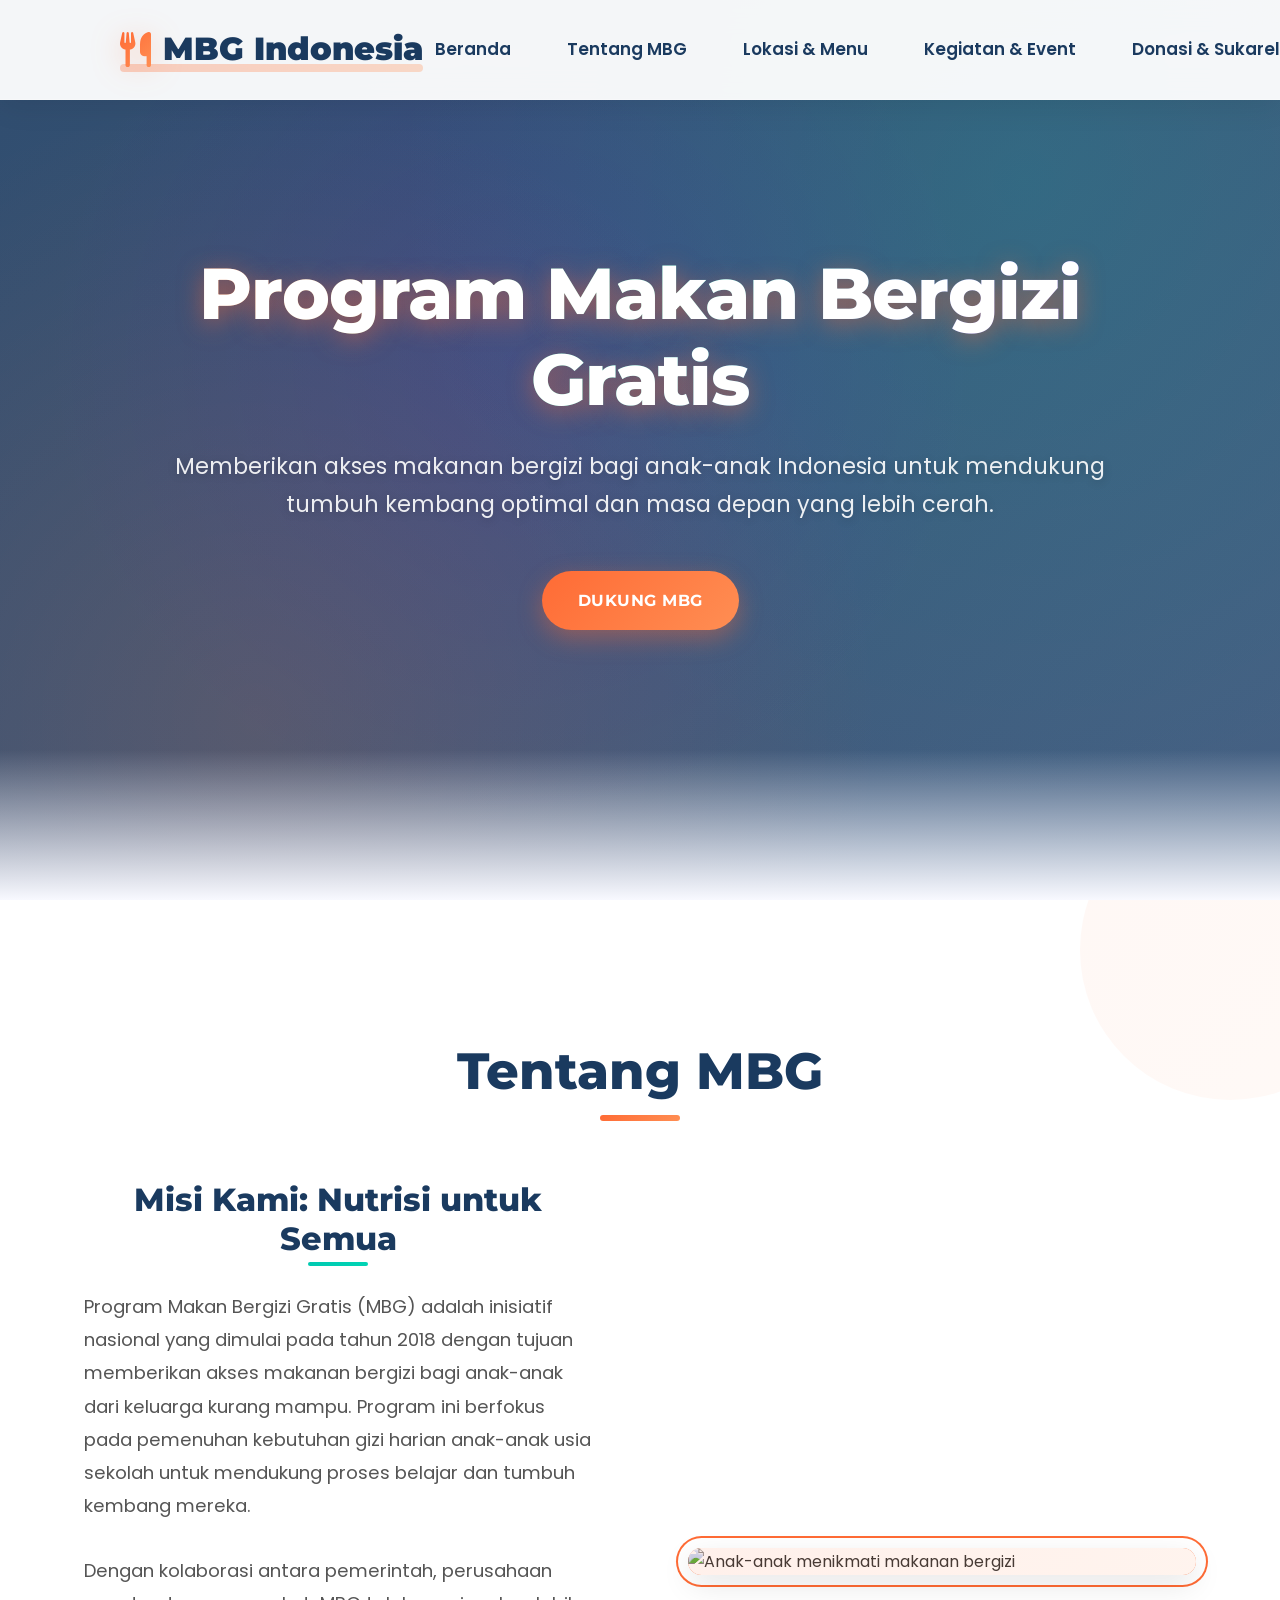
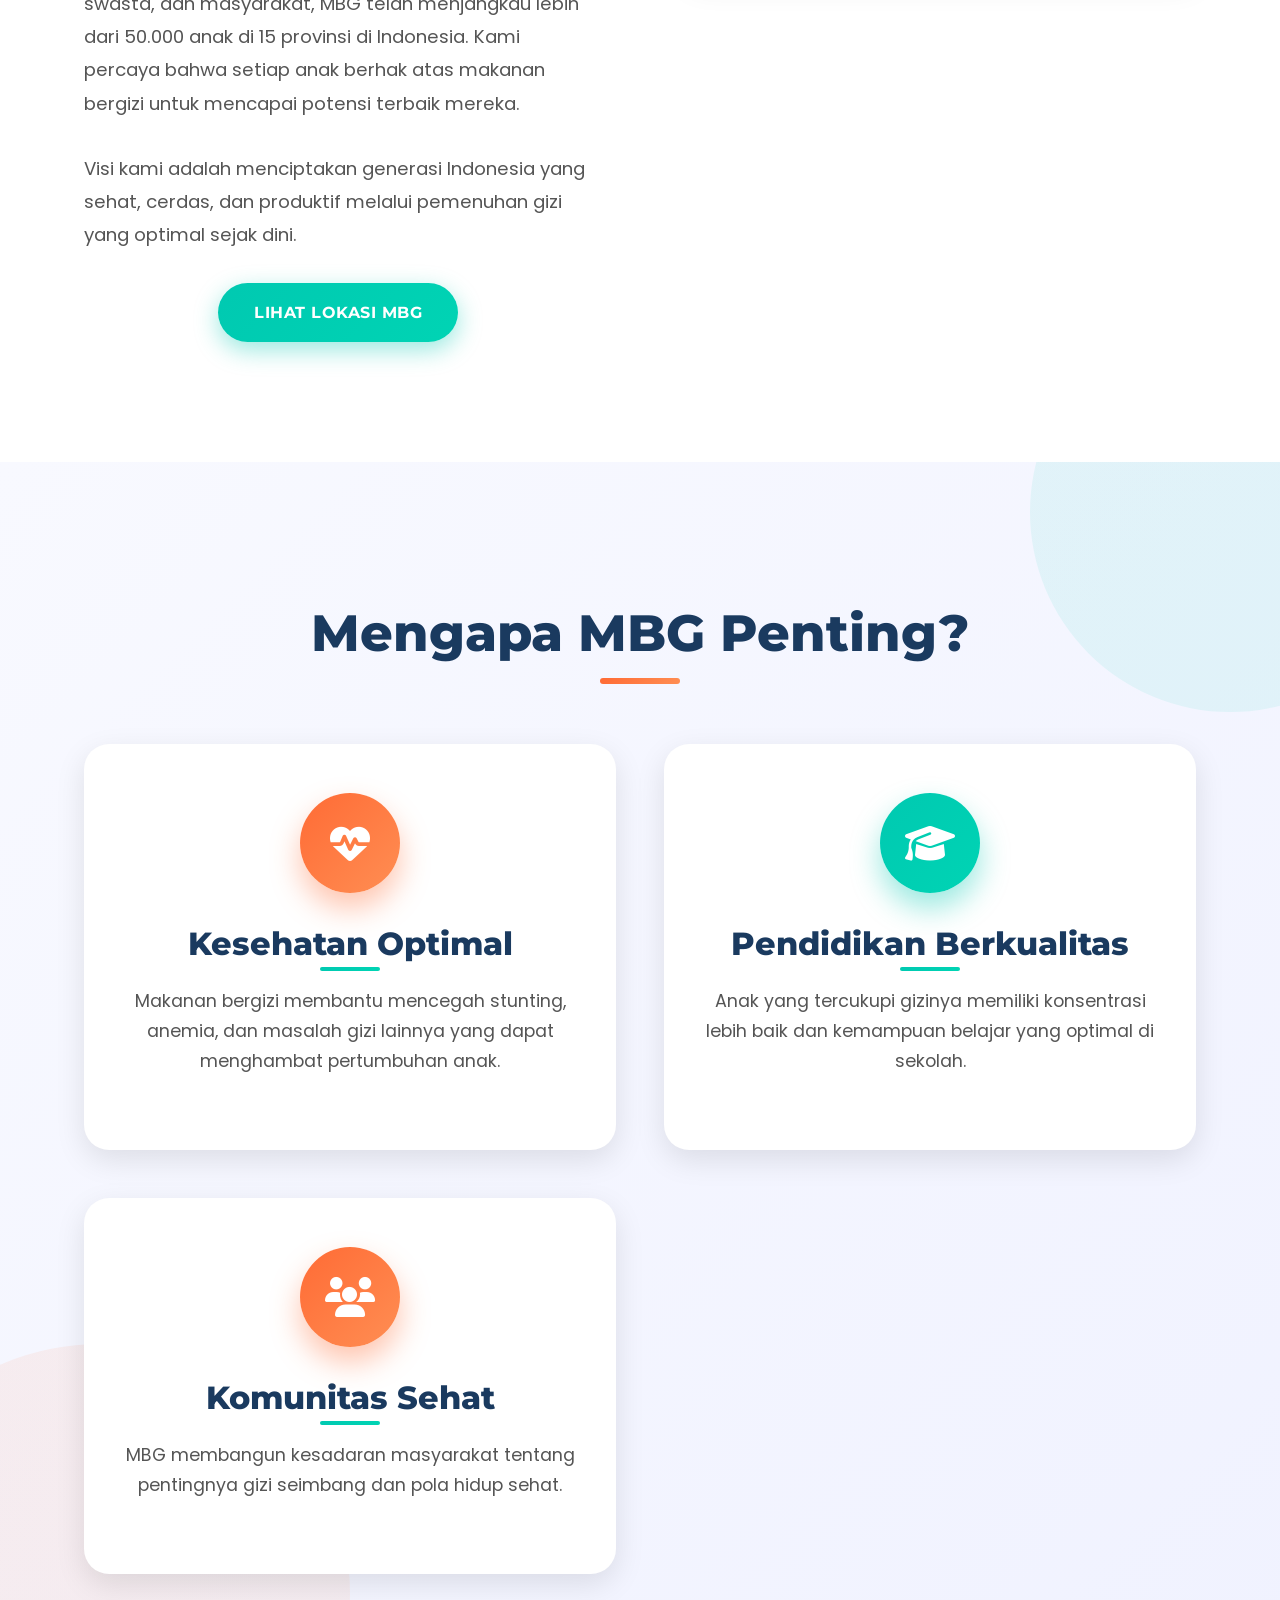
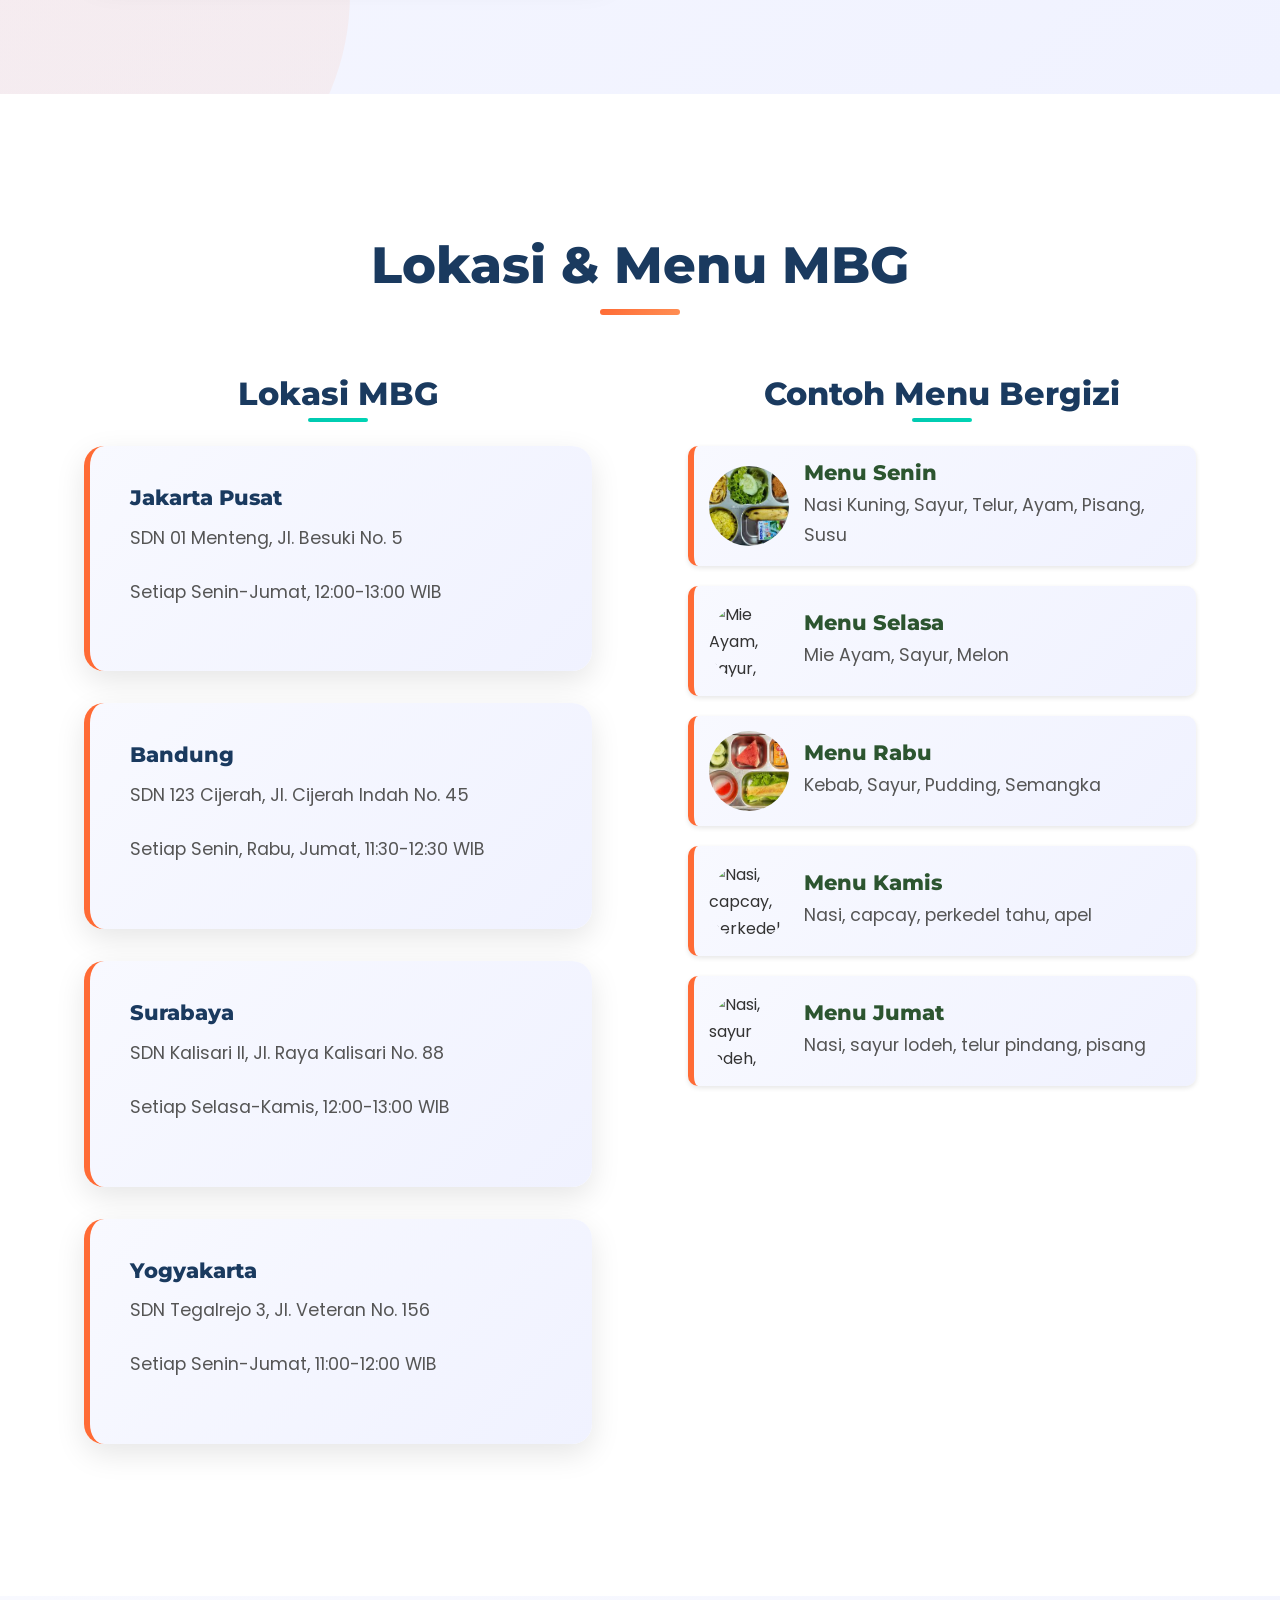
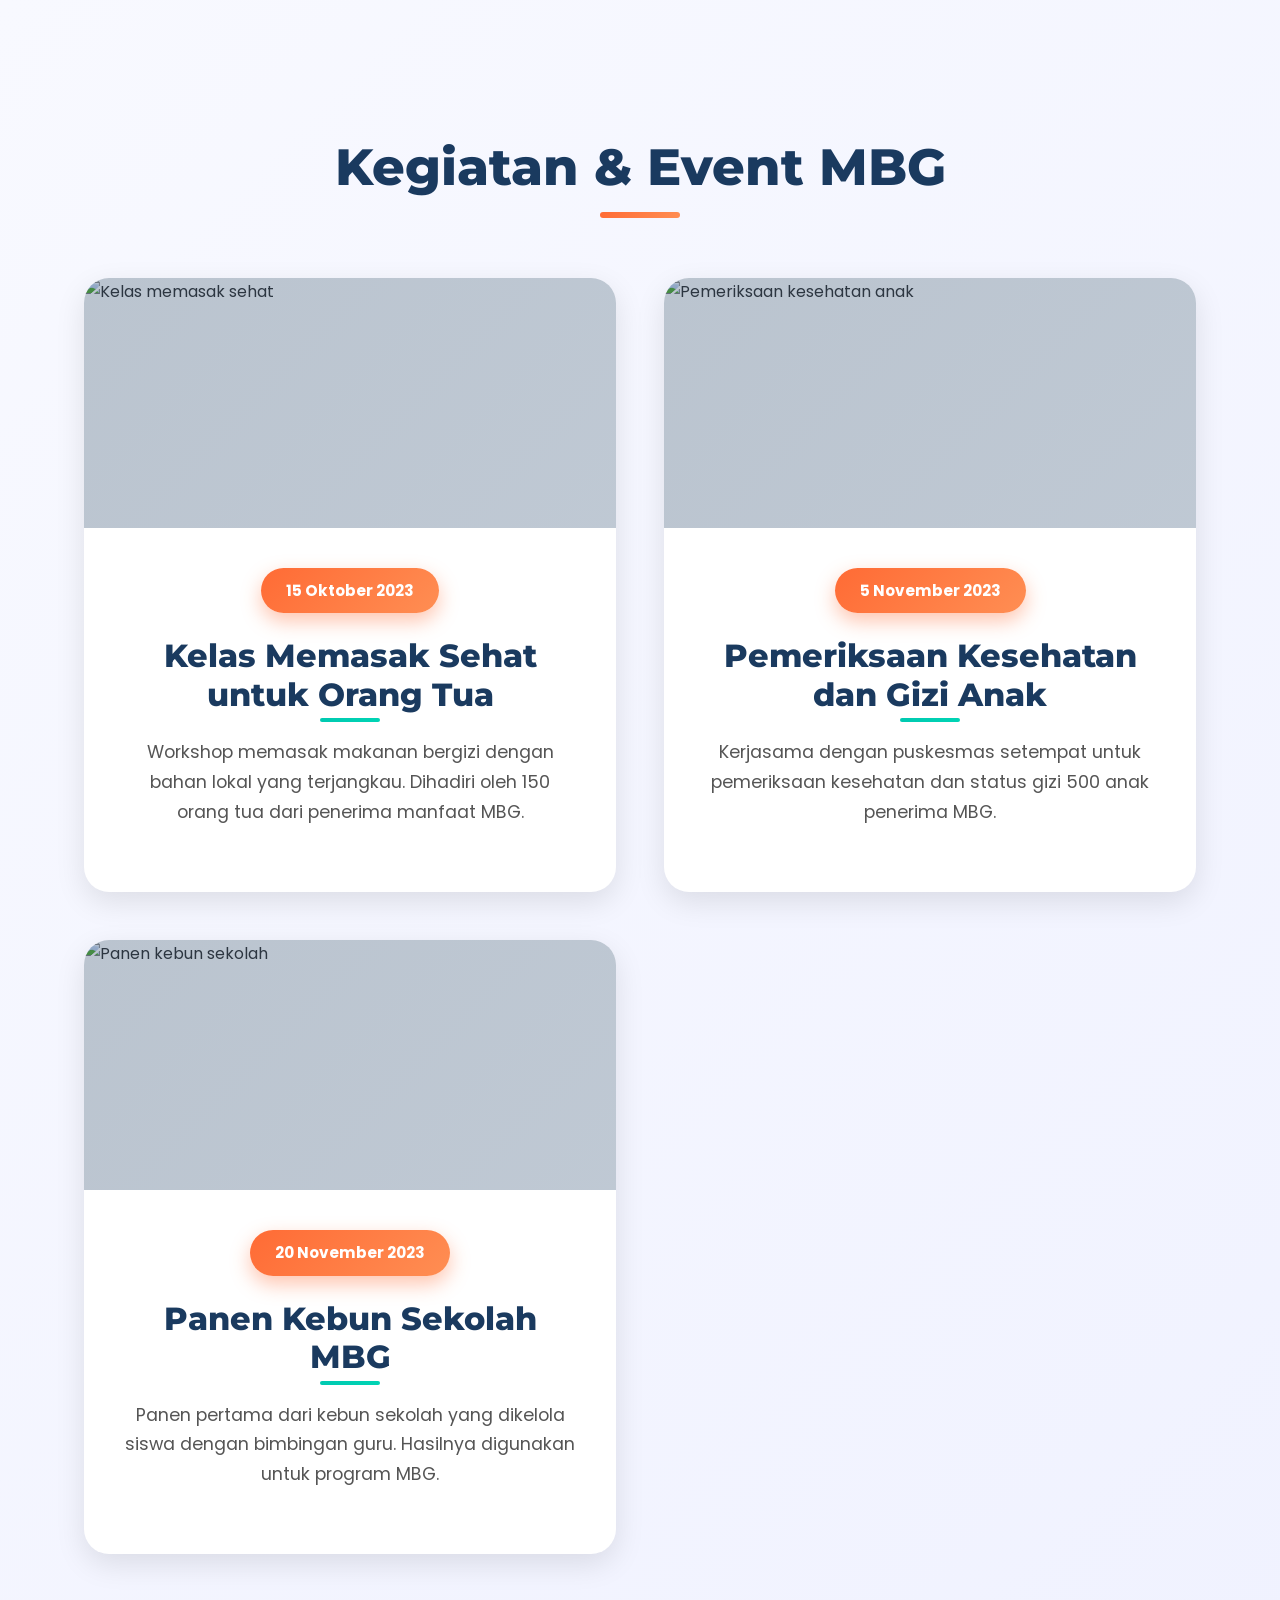
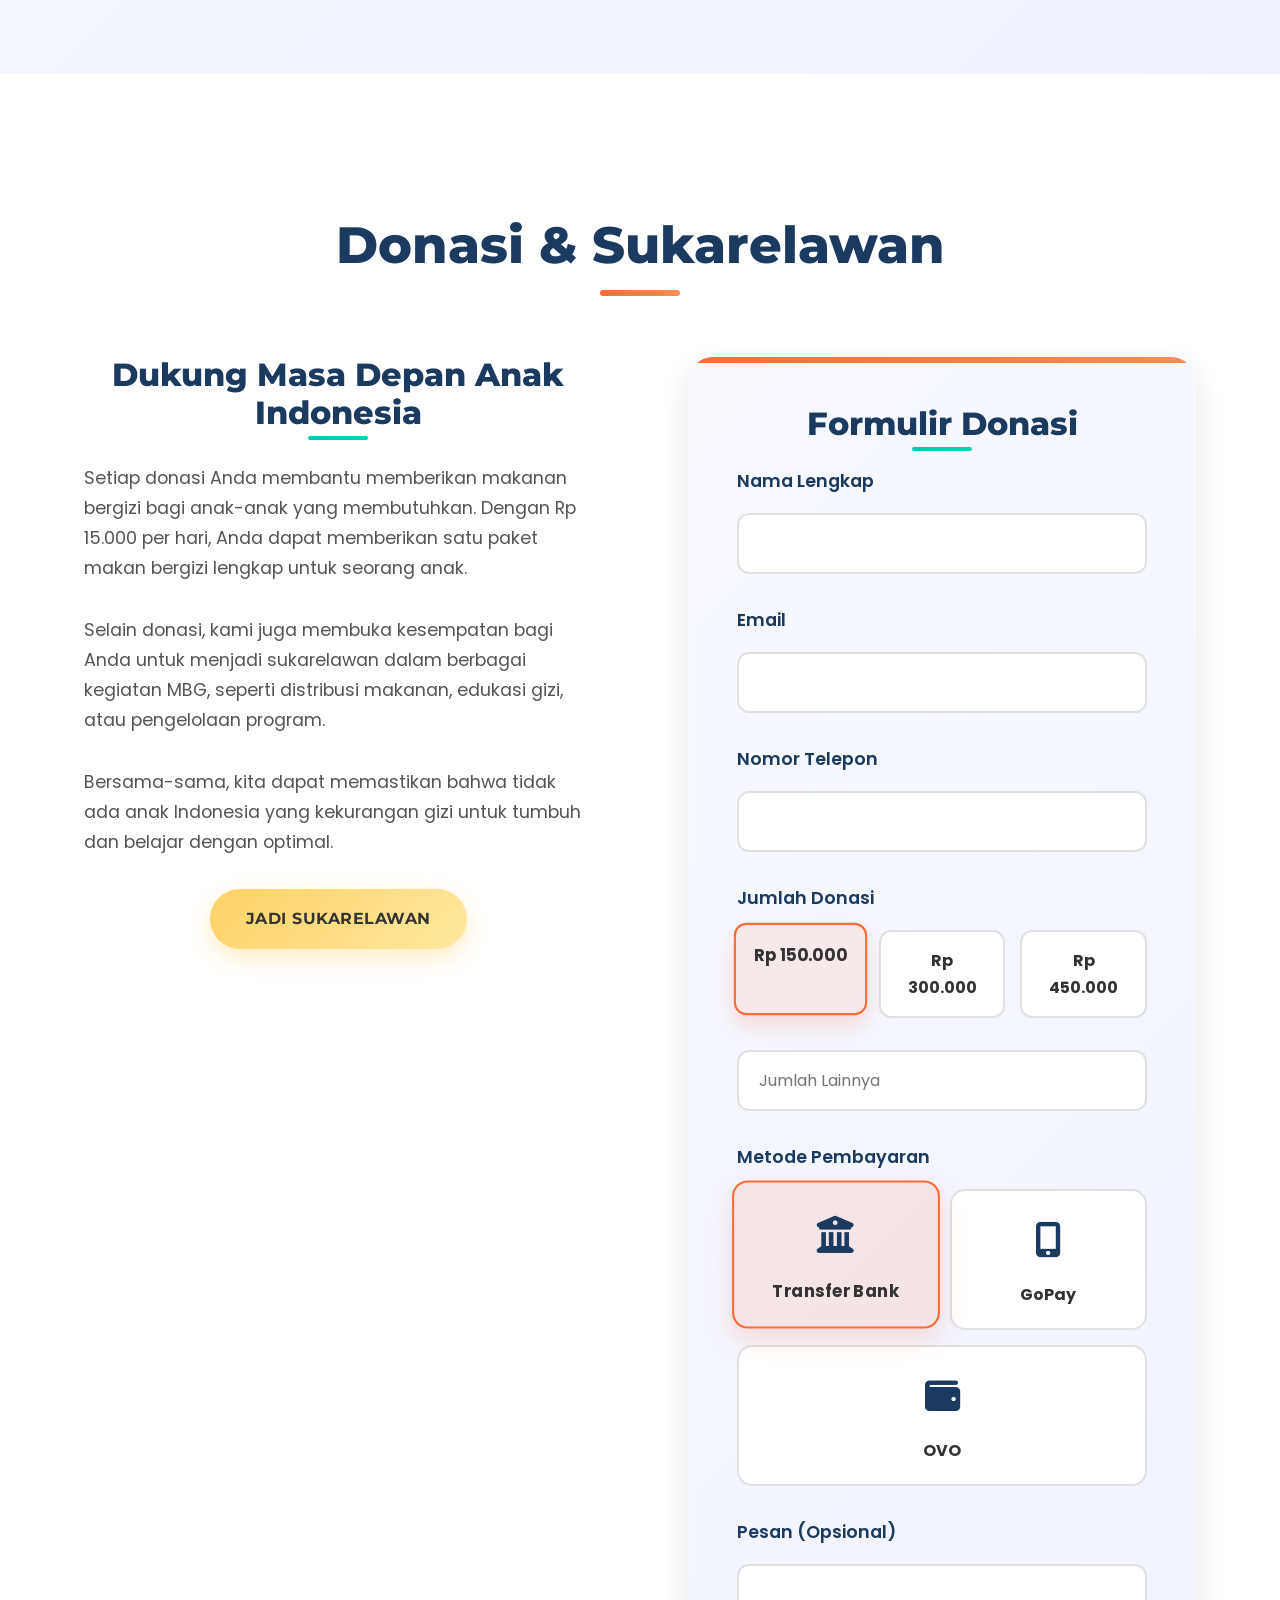
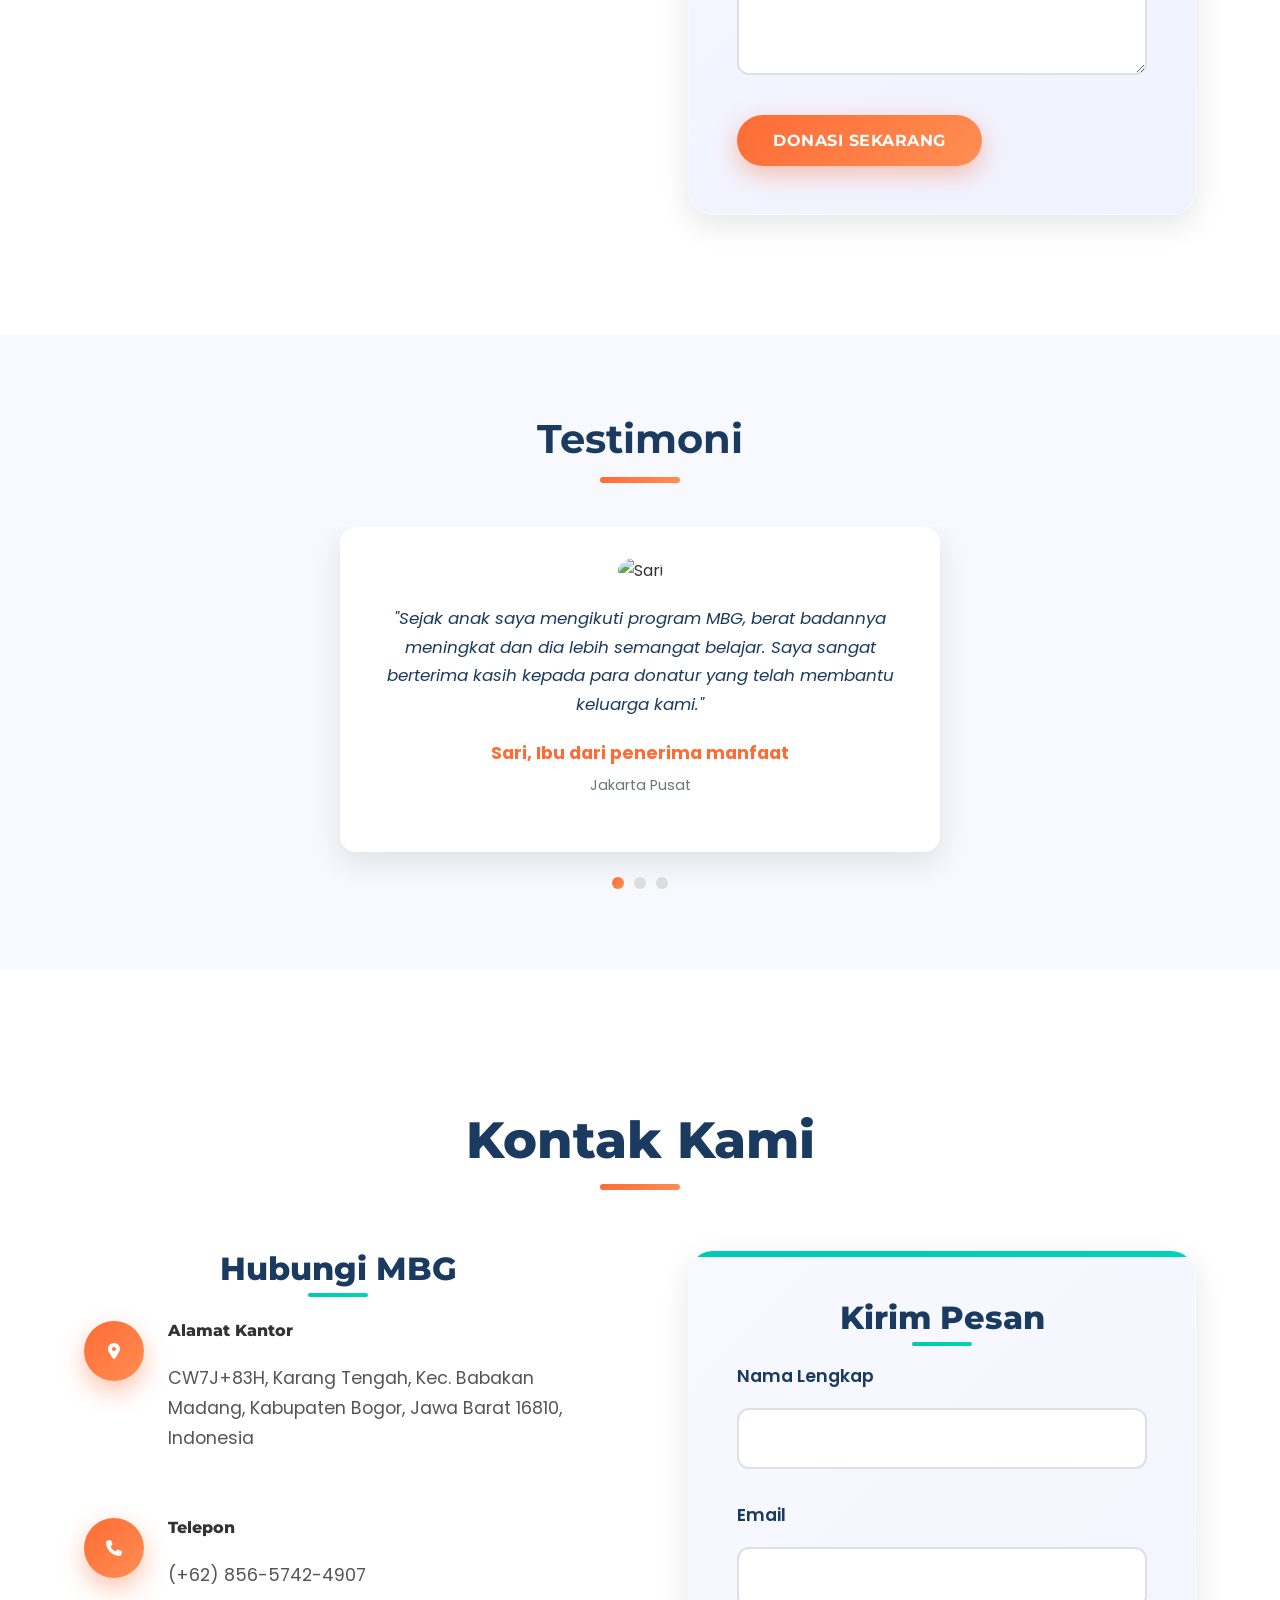
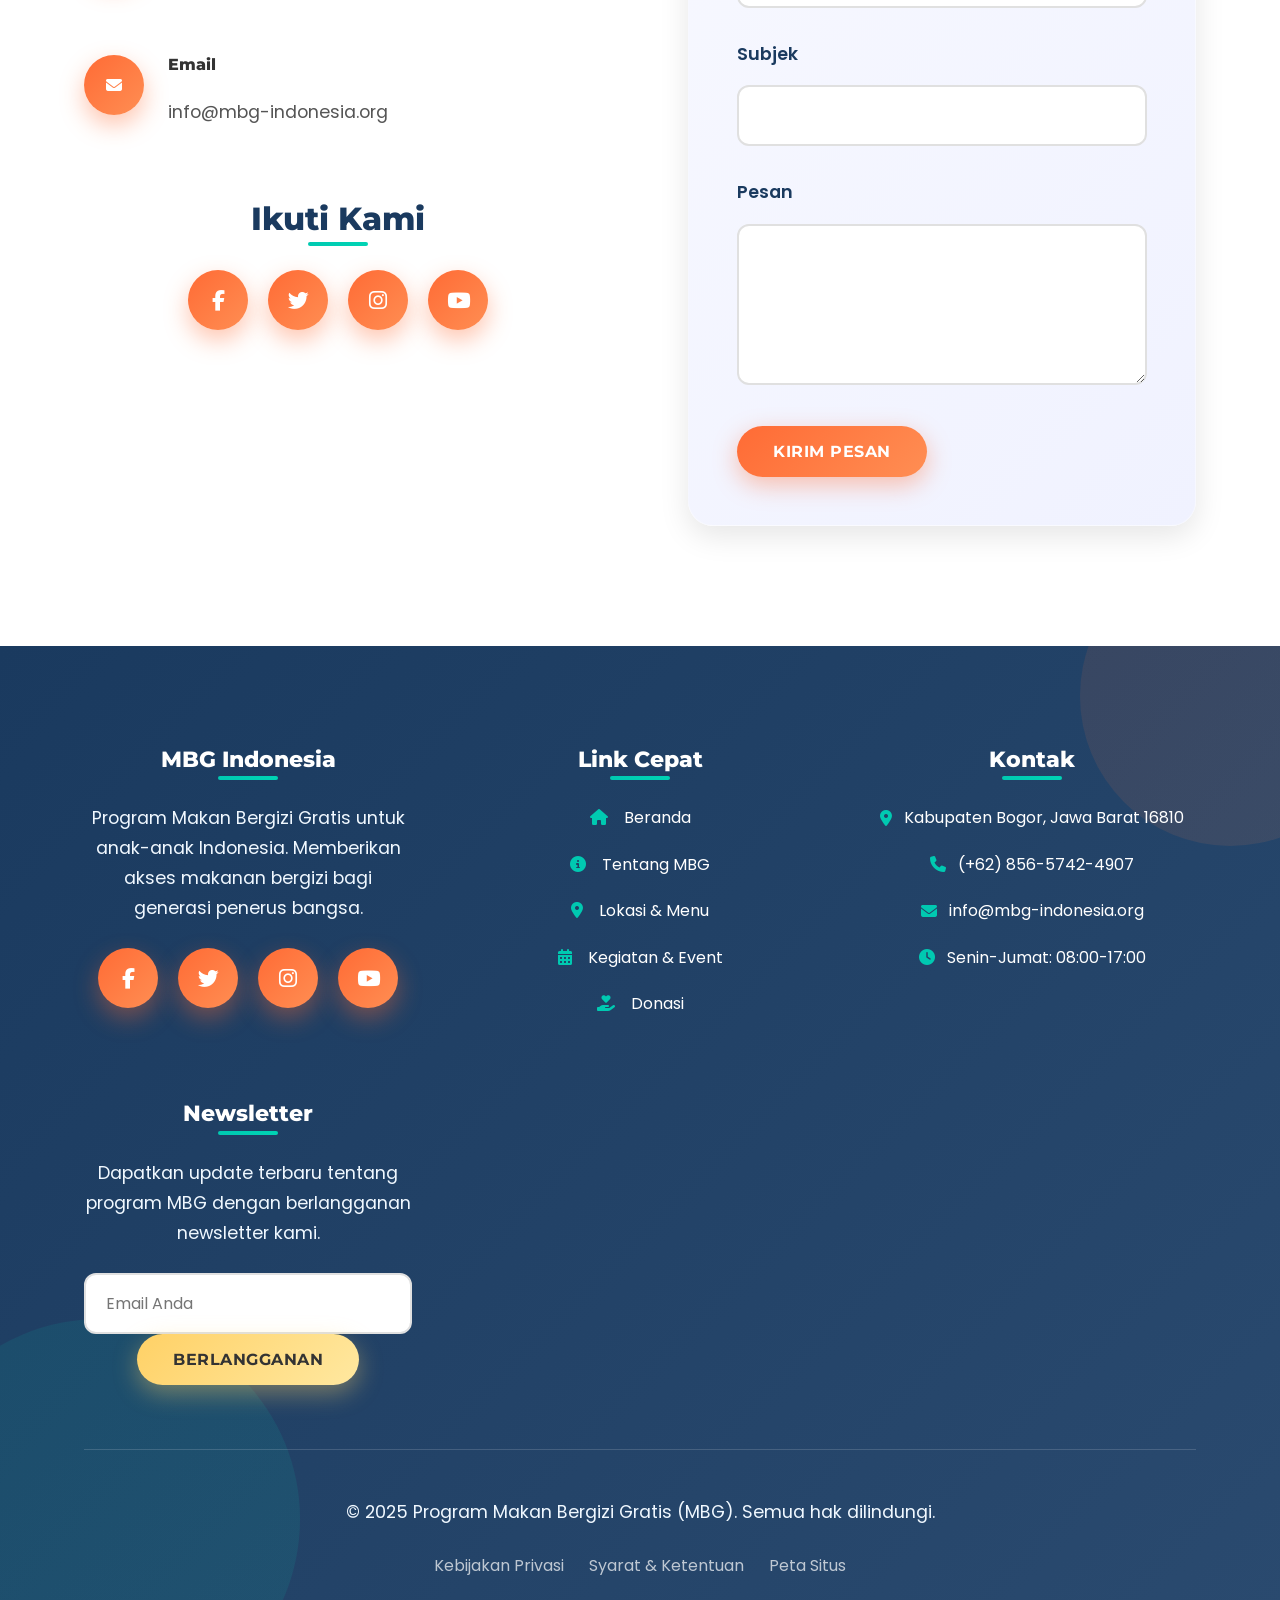
==== commit ea1860a8: "updated" ====
--- a/index.html
+++ b/index.html
@@ -3,12 +3,15 @@
 <head>
     <meta charset="UTF-8">
     <meta name="viewport" content="width=device-width, initial-scale=1.0">
-    <title>Program Makan Bergizi Gratis (MBG)</title>
+    <meta name="description" content="Program Makan Bergizi Gratis (MBG) - Memberikan akses makanan bergizi bagi anak-anak Indonesia untuk mendukung tumbuh kembang optimal">
+    <meta name="keywords" content="makan bergizi, anak Indonesia, nutrisi, donasi, sukarelawan">
+    <title>Program Makan Bergizi Gratis (MBG) - Nutrisi untuk Anak Indonesia</title>
     <link rel="stylesheet" href="css/style.css">
     <link rel="stylesheet" href="https://cdnjs.cloudflare.com/ajax/libs/font-awesome/6.4.0/css/all.min.css">
     <link href="https://fonts.googleapis.com/css2?family=Poppins:wght@300;400;500;600;700;800&family=Montserrat:wght@400;500;600;700;800&display=swap" rel="stylesheet">
 </head>
 <body>
+    <!-- Header -->
     <header id="header">
         <div class="container">
             <nav class="navbar">
@@ -132,24 +135,49 @@
                     <h3>Contoh Menu Bergizi</h3>
                     <ul class="menu-list">
                         <li class="menu-item">
-                            <h4>Menu Senin</h4>
-                            <p>Nasi merah, sayur bayam, telur balado, pisang</p>
+                            <div class="menu-item-image">
+                                <img src="[data-uri]" alt="Nasi Kuning, Sayur, Telur, Ayam, Pisang, Susu">
+                            </div>
+                            <div class="menu-item-content">
+                                <h4>Menu Senin</h4>
+                                <p>Nasi Kuning, Sayur, Telur, Ayam, Pisang, Susu</p>
+                            </div>
                         </li>
                         <li class="menu-item">
-                            <h4>Menu Selasa</h4>
-                            <p>Nasi, sup ayam, tempe orek, jeruk</p>
+                            <div class="menu-item-image">
+                                <img src="https://encrypted-tbn0.gstatic.com/images?q=tbn:ANd9GcTemRE42fPz7DLJrbZQoTjF9n08G6eINJDSMg&s" alt="Mie Ayam, Sayur, Melon">
+                            </div>
+                            <div class="menu-item-content">
+                                <h4>Menu Selasa</h4>
+                                <p>Mie Ayam, Sayur, Melon</p>
+                            </div>
                         </li>
                         <li class="menu-item">
-                            <h4>Menu Rabu</h4>
-                            <p>Nasi jagung, sayur asem, ikan goreng, pepaya</p>
+                            <div class="menu-item-image">
+                                <img src="[data-uri]" alt="Kebab, Sayur, Pudding, Semangka">
+                            </div>
+                            <div class="menu-item-content">
+                                <h4>Menu Rabu</h4>
+                                <p>Kebab, Sayur, Pudding, Semangka</p>
+                            </div>
                         </li>
                         <li class="menu-item">
-                            <h4>Menu Kamis</h4>
-                            <p>Nasi, capcay, perkedel tahu, apel</p>
+                            <div class="menu-item-image">
+                                <img src="https://images.unsplash.com/photo-1551183053-bf91a1d81141?ixlib=rb-4.0.3&ixid=M3wxMjA3fDB8MHxwaG90by1wYWdlfHx8fGVufDB8fHx8fA%3D%3D&auto=format&fit=crop&w=200&q=80" alt="Nasi, capcay, perkedel tahu, apel">
+                            </div>
+                            <div class="menu-item-content">
+                                <h4>Menu Kamis</h4>
+                                <p>Nasi, capcay, perkedel tahu, apel</p>
+                            </div>
                         </li>
                         <li class="menu-item">
-                            <h4>Menu Jumat</h4>
-                            <p>Nasi, sayur lodeh, telur pindang, pisang</p>
+                            <div class="menu-item-image">
+                                <img src="https://images.unsplash.com/photo-1563245372-f21724e3856d?ixlib=rb-4.0.3&ixid=M3wxMjA3fDB8MHxwaG90by1wYWdlfHx8fGVufDB8fHx8fA%3D%3D&auto=format&fit=crop&w=200&q=80" alt="Nasi, sayur lodeh, telur pindang, pisang">
+                            </div>
+                            <div class="menu-item-content">
+                                <h4>Menu Jumat</h4>
+                                <p>Nasi, sayur lodeh, telur pindang, pisang</p>
+                            </div>
                         </li>
                     </ul>
                 </div>
@@ -198,7 +226,7 @@
         </div>
     </section>
 
-    <!-- Donation Section - IMPROVED -->
+    <!-- Donation Section -->
     <section class="donation" id="donation">
         <div class="container">
             <div class="section-title">
@@ -259,7 +287,7 @@
                                 </div>
                             </div>
 
-                            <!-- BOX DETAIL PEMBAYARAN (Tambahanku) -->
+                            <!-- Payment Detail Box -->
                             <div id="paymentDetailBox" class="payment-detail-box" style="display:none;">
                                 <h4>Detail Pembayaran</h4>
                                 <p id="paymentText"></p>
@@ -343,7 +371,7 @@
                             </div>
                             <div>
                                 <h4>Alamat Kantor</h4>
-                                <p>Jl. Sudirman No. 123, Jakarta Pusat 10220</p>
+                                <p>CW7J+83H, Karang Tengah, Kec. Babakan Madang, Kabupaten Bogor, Jawa Barat 16810, Indonesia</p>
                             </div>
                         </div>
                         <div class="contact-item">
@@ -352,7 +380,7 @@
                             </div>
                             <div>
                                 <h4>Telepon</h4>
-                                <p>(021) 1234-5678</p>
+                                <p>(+62) 856-5742-4907</p>
                             </div>
                         </div>
                         <div class="contact-item">
@@ -369,8 +397,8 @@
                     <div class="social-links">
                         <a href="#" class="social-link"><i class="fab fa-facebook-f"></i></a>
                         <a href="#" class="social-link"><i class="fab fa-twitter"></i></a>
-                        <a href="#" class="social-link"><i class="fab fa-instagram"></i></a>
-                        <a href="#" class="social-link"><i class="fab fa-youtube"></i></a>
+                        <a href="https://www.instagram.com/dapooyy01/" class="social-link"><i class="fab fa-instagram"></i></a>
+                        <a href="https://www.youtube.com/@daffinafeeza5165" class="social-link"><i class="fab fa-youtube"></i></a>
                     </div>
                 </div>
                 <div class="contact-form fade-in">
@@ -399,14 +427,14 @@
         </div>
     </section>
 
-    <!-- Footer - IMPROVED -->
+    <!-- Footer -->
     <footer>
         <div class="container">
             <div class="footer-content">
                 <div class="footer-column">
                     <h3>MBG Indonesia</h3>
-                    <p>Program Makan Bergizi Gratis untuk anak-anak Indonesia. Memberikan akses makanan bergizi bagi generasi penerus bangsa.</p>
-                    <div class="social-links" style="margin-top: 1.5rem;">
+                    <p style="color: aliceblue;">Program Makan Bergizi Gratis untuk anak-anak Indonesia. Memberikan akses makanan bergizi bagi generasi penerus bangsa.</p>
+                    <div class="social-links">
                         <a href="#" class="social-link"><i class="fab fa-facebook-f"></i></a>
                         <a href="#" class="social-link"><i class="fab fa-twitter"></i></a>
                         <a href="#" class="social-link"><i class="fab fa-instagram"></i></a>
@@ -426,23 +454,23 @@
                 <div class="footer-column">
                     <h3>Kontak</h3>
                     <ul class="footer-links">
-                        <li><i class="fas fa-map-marker-alt"></i> Jakarta Pusat 10220</li>
-                        <li><i class="fas fa-phone"></i> (021) 1234-5678</li>
+                        <li><i class="fas fa-map-marker-alt"></i>Kabupaten Bogor, Jawa Barat 16810</li>
+                        <li><i class="fas fa-phone"></i> (+62) 856-5742-4907</li>
                         <li><i class="fas fa-envelope"></i> info@mbg-indonesia.org</li>
                         <li><i class="fas fa-clock"></i> Senin-Jumat: 08:00-17:00</li>
                     </ul>
                 </div>
                 <div class="footer-column">
                     <h3>Newsletter</h3>
-                    <p>Dapatkan update terbaru tentang program MBG dengan berlangganan newsletter kami.</p>
+                    <p style="color: aliceblue;">Dapatkan update terbaru tentang program MBG dengan berlangganan newsletter kami.</p>
                     <form class="newsletter-form">
                         <input type="email" class="form-control" placeholder="Email Anda" required>
-                        <button type="submit" class="btn btn-accent" style="margin-top: 10px; width: 100%;">Berlangganan</button>
+                        <button type="submit" class="btn btn-accent">Berlangganan</button>
                     </form>
                 </div>
             </div>
             <div class="footer-bottom">
-                <p>&copy; 2023 Program Makan Bergizi Gratis (MBG). Semua hak dilindungi.</p>
+                <p style="color: aliceblue;">&copy; 2025 Program Makan Bergizi Gratis (MBG). Semua hak dilindungi.</p>
                 <div class="footer-legal">
                     <a href="#">Kebijakan Privasi</a>
                     <a href="#">Syarat & Ketentuan</a>
@@ -451,6 +479,7 @@
             </div>
         </div>
     </footer>
+
     <script src="js/index.js"></script>
 </body>
 </html>
--- a/css/style.css
+++ b/css/style.css
@@ -809,6 +809,58 @@
     box-shadow: 0 10px 25px rgba(255, 107, 53, 0.6);
 }
 
+ /* CSS tambahan untuk gambar menu */
+        .menu-item {
+            display: flex;
+            align-items: center;
+            margin-bottom: 20px;
+            padding: 15px;
+            background-color: #f9f9f9;
+            border-radius: 10px;
+            box-shadow: 0 2px 5px rgba(0,0,0,0.1);
+        }
+        
+        .menu-item-image {
+            width: 80px;
+            height: 80px;
+            border-radius: 50%;
+            overflow: hidden;
+            margin-right: 15px;
+            flex-shrink: 0;
+        }
+        
+        .menu-item-image img {
+            width: 100%;
+            height: 100%;
+            object-fit: cover;
+        }
+        
+        .menu-item-content {
+            flex: 1;
+        }
+        
+        .menu-item h4 {
+            margin: 0 0 5px 0;
+            color: #2c5530;
+        }
+        
+        .menu-item p {
+            margin: 0;
+            color: #555;
+        }
+        
+        @media (max-width: 768px) {
+            .menu-item {
+                flex-direction: column;
+                text-align: center;
+            }
+            
+            .menu-item-image {
+                margin-right: 0;
+                margin-bottom: 10px;
+            }
+        }
+        
 /* Enhanced Donation Section */
 .donation {
     background-color: white;
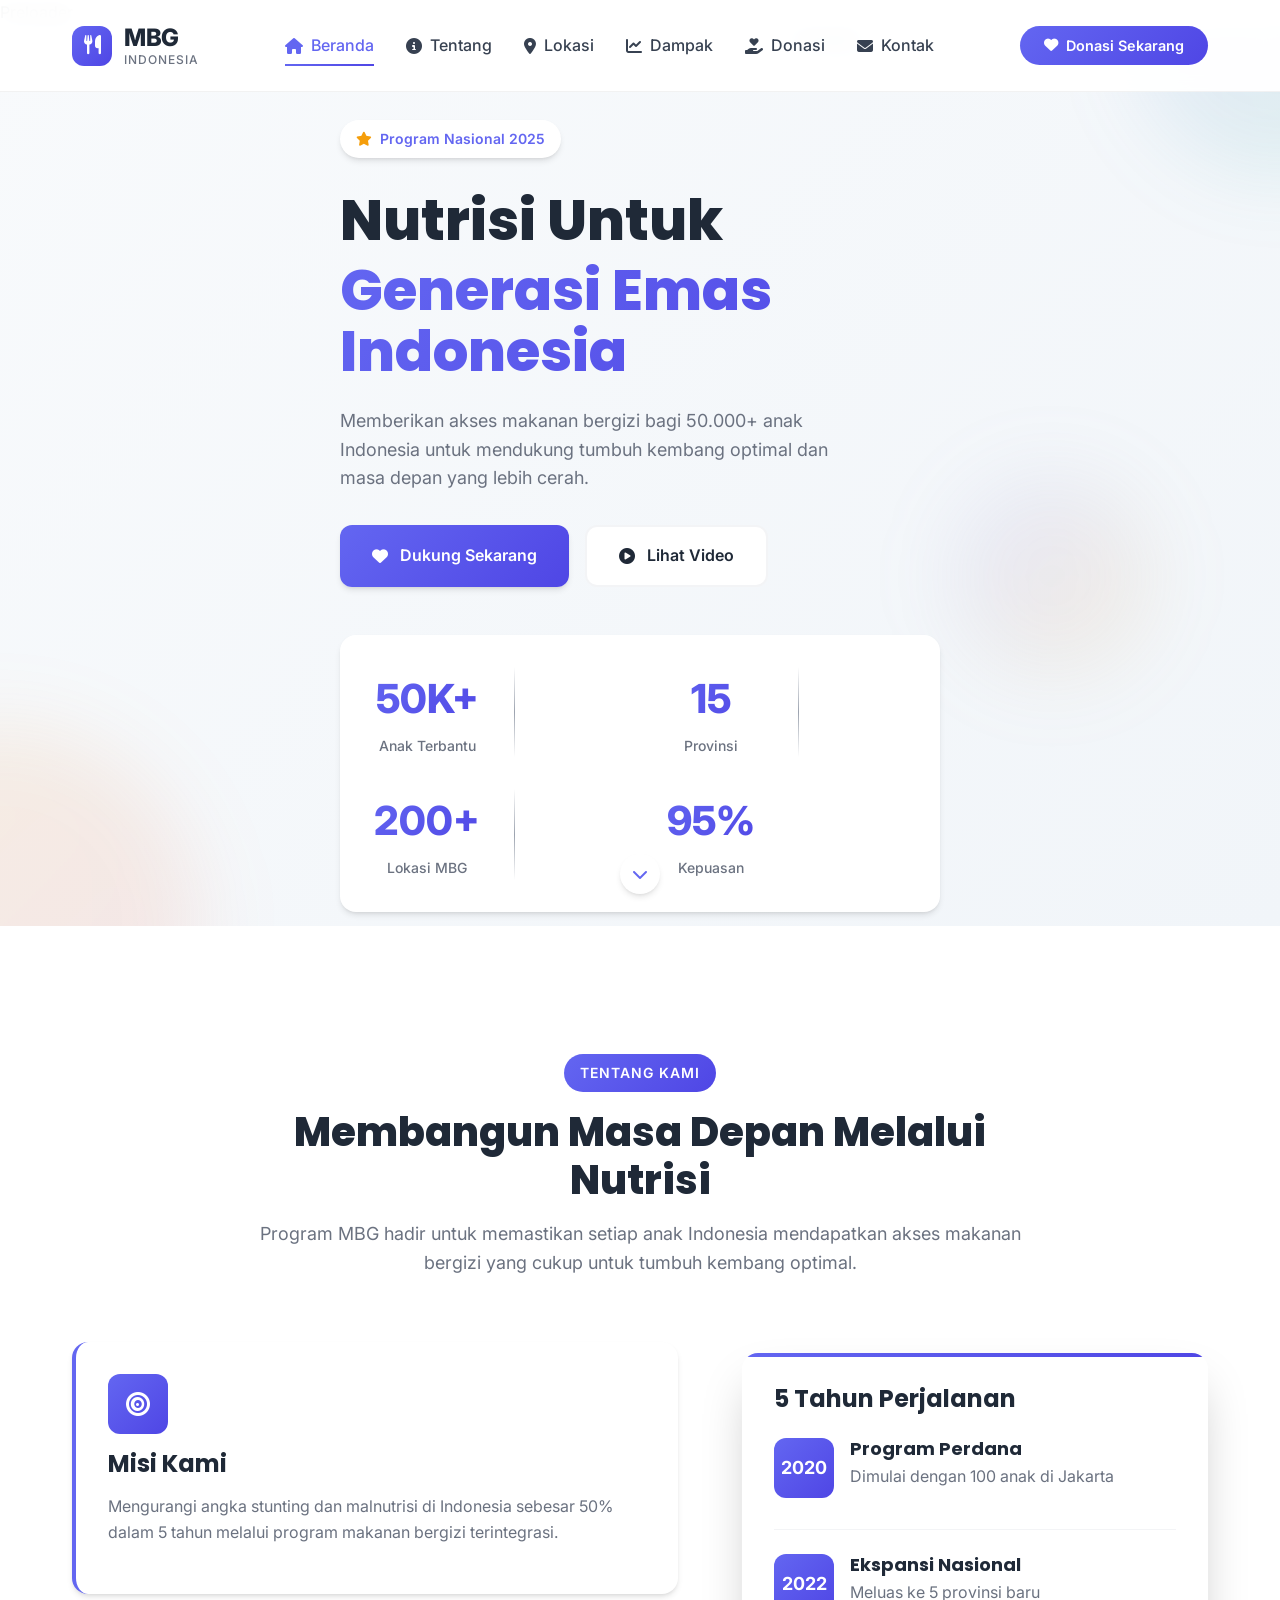
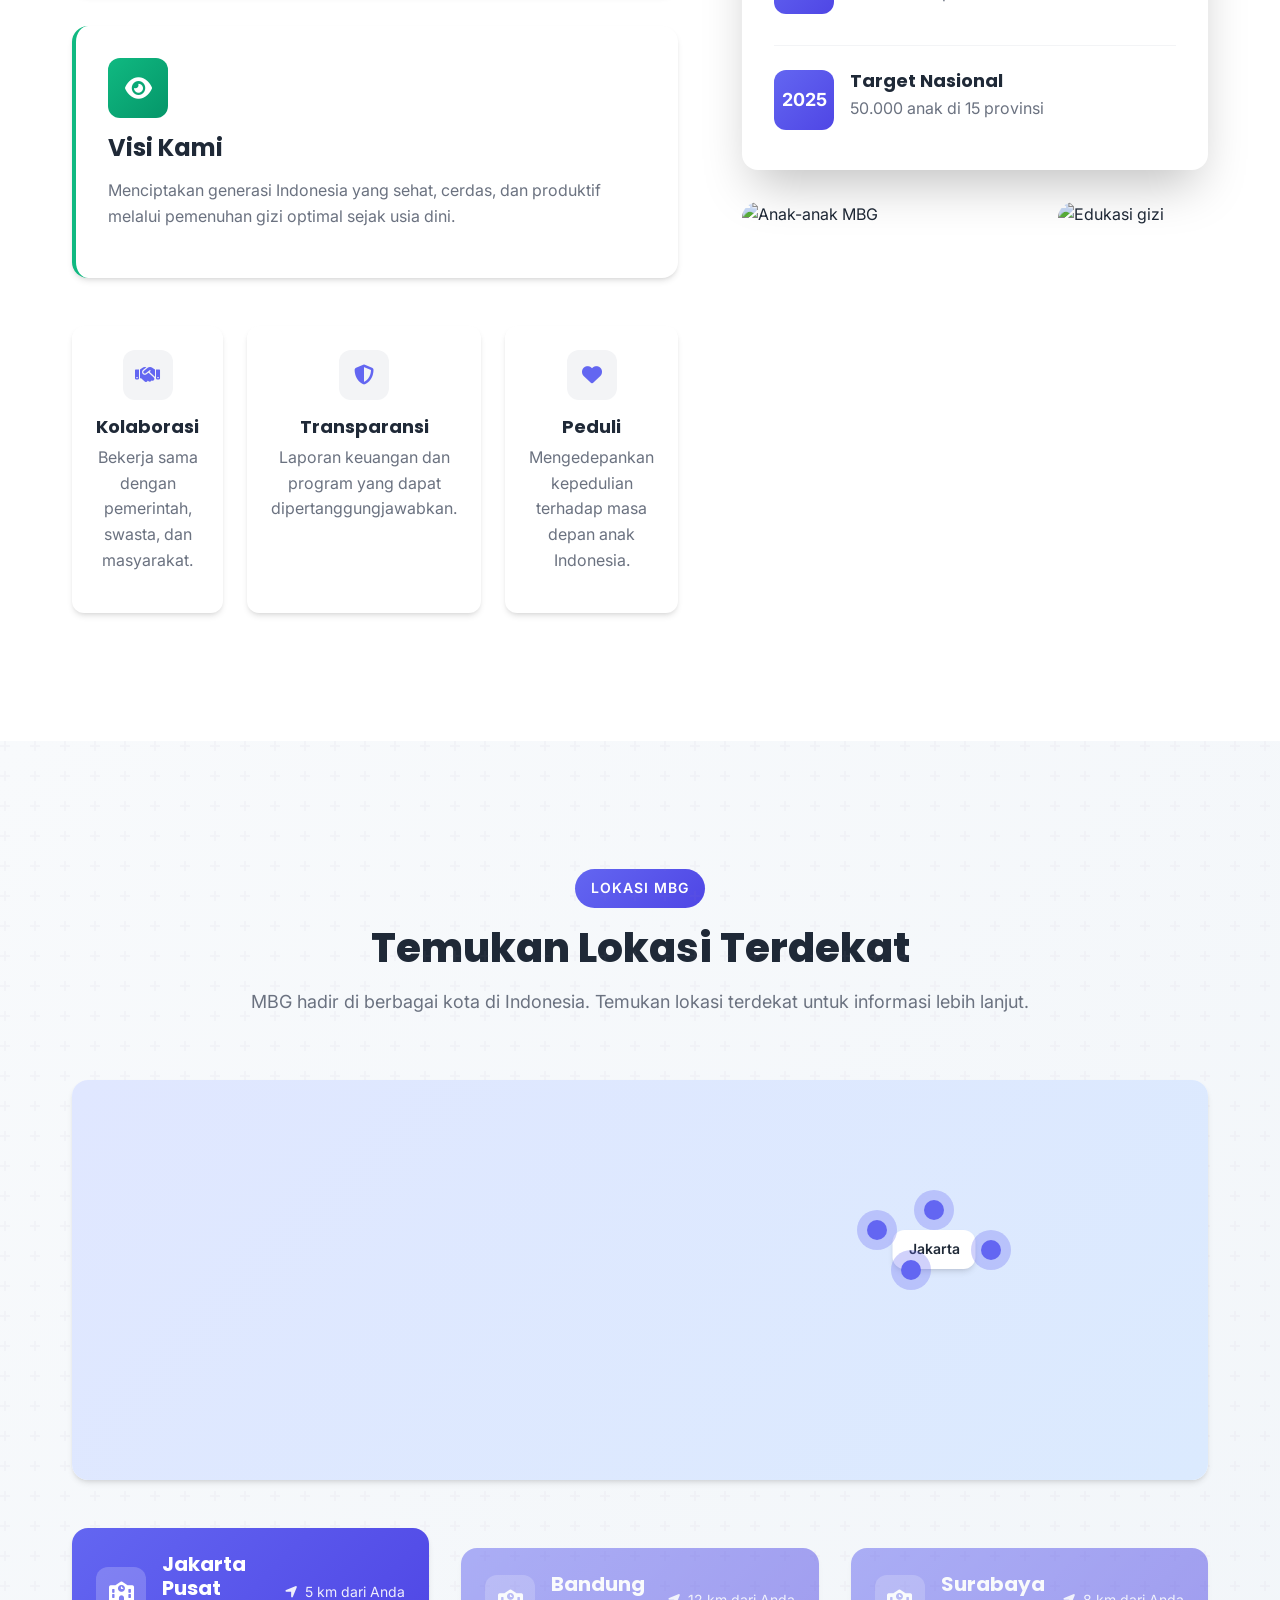
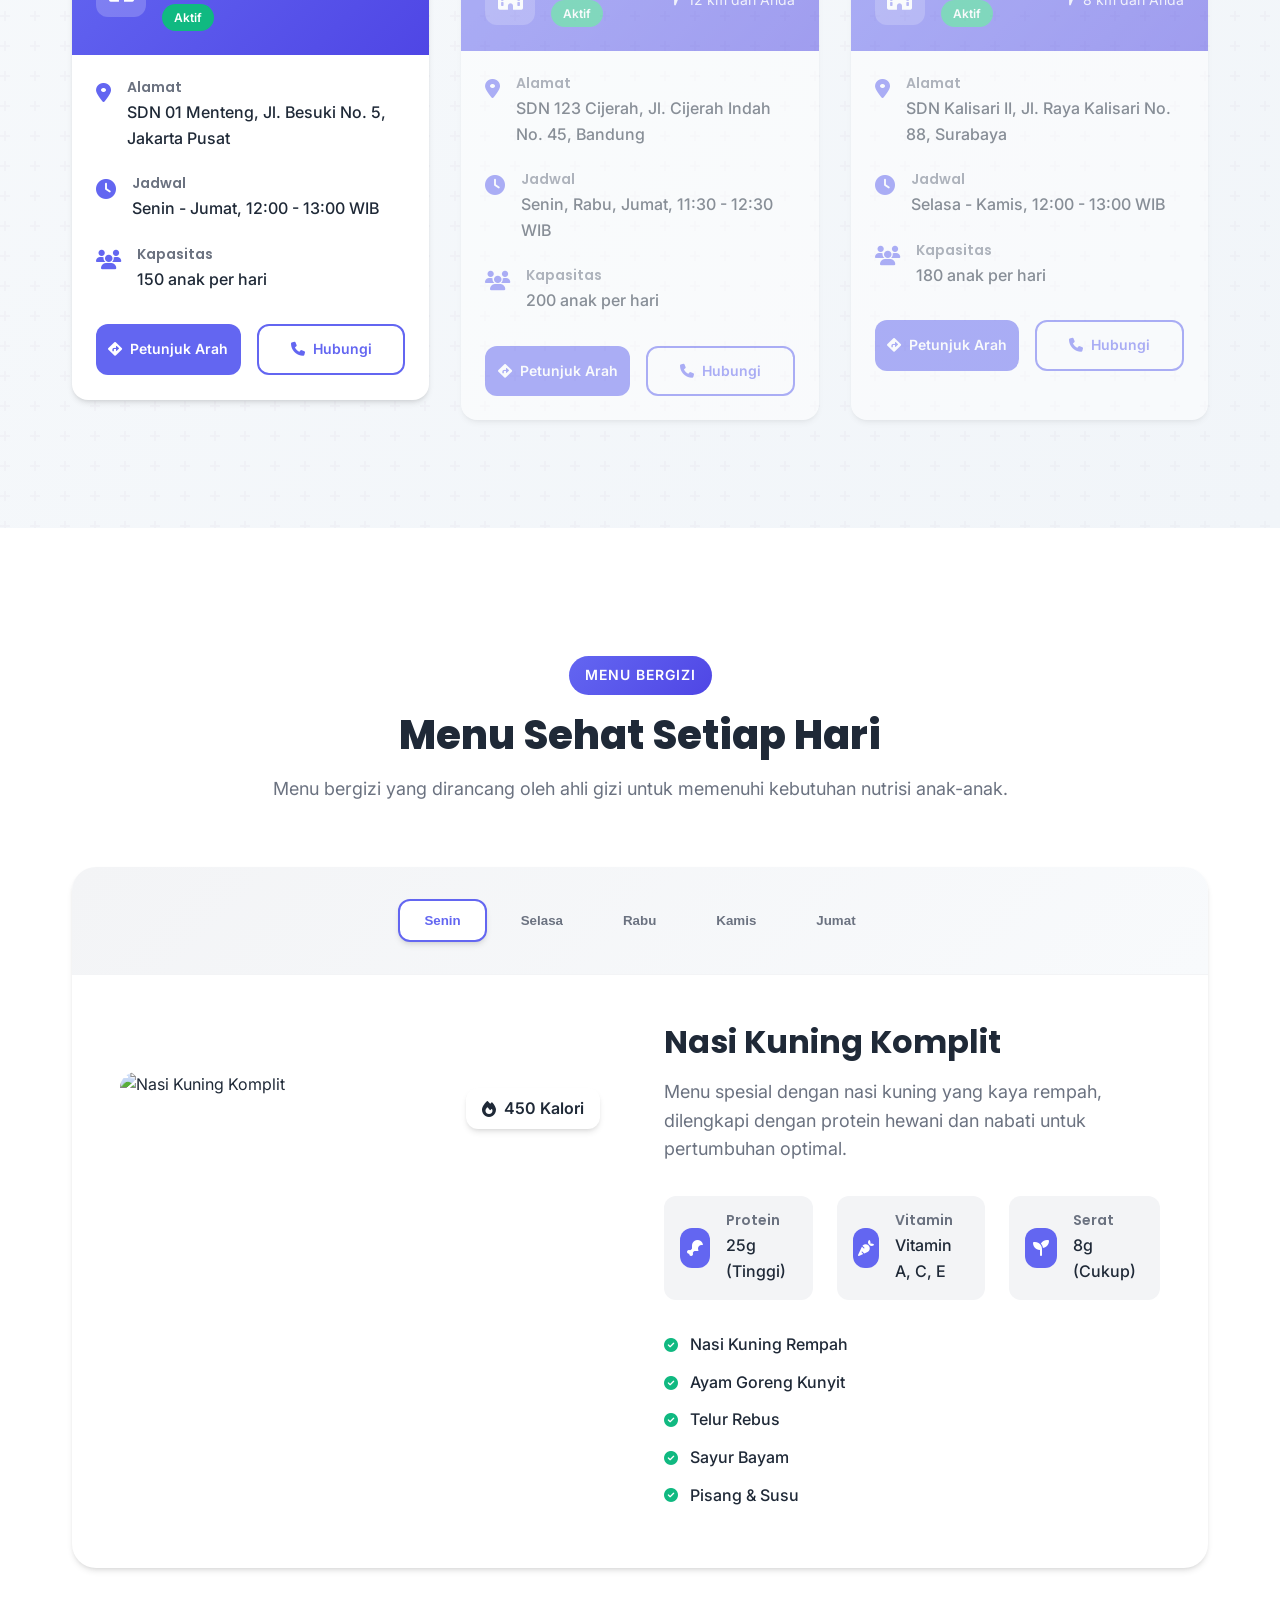
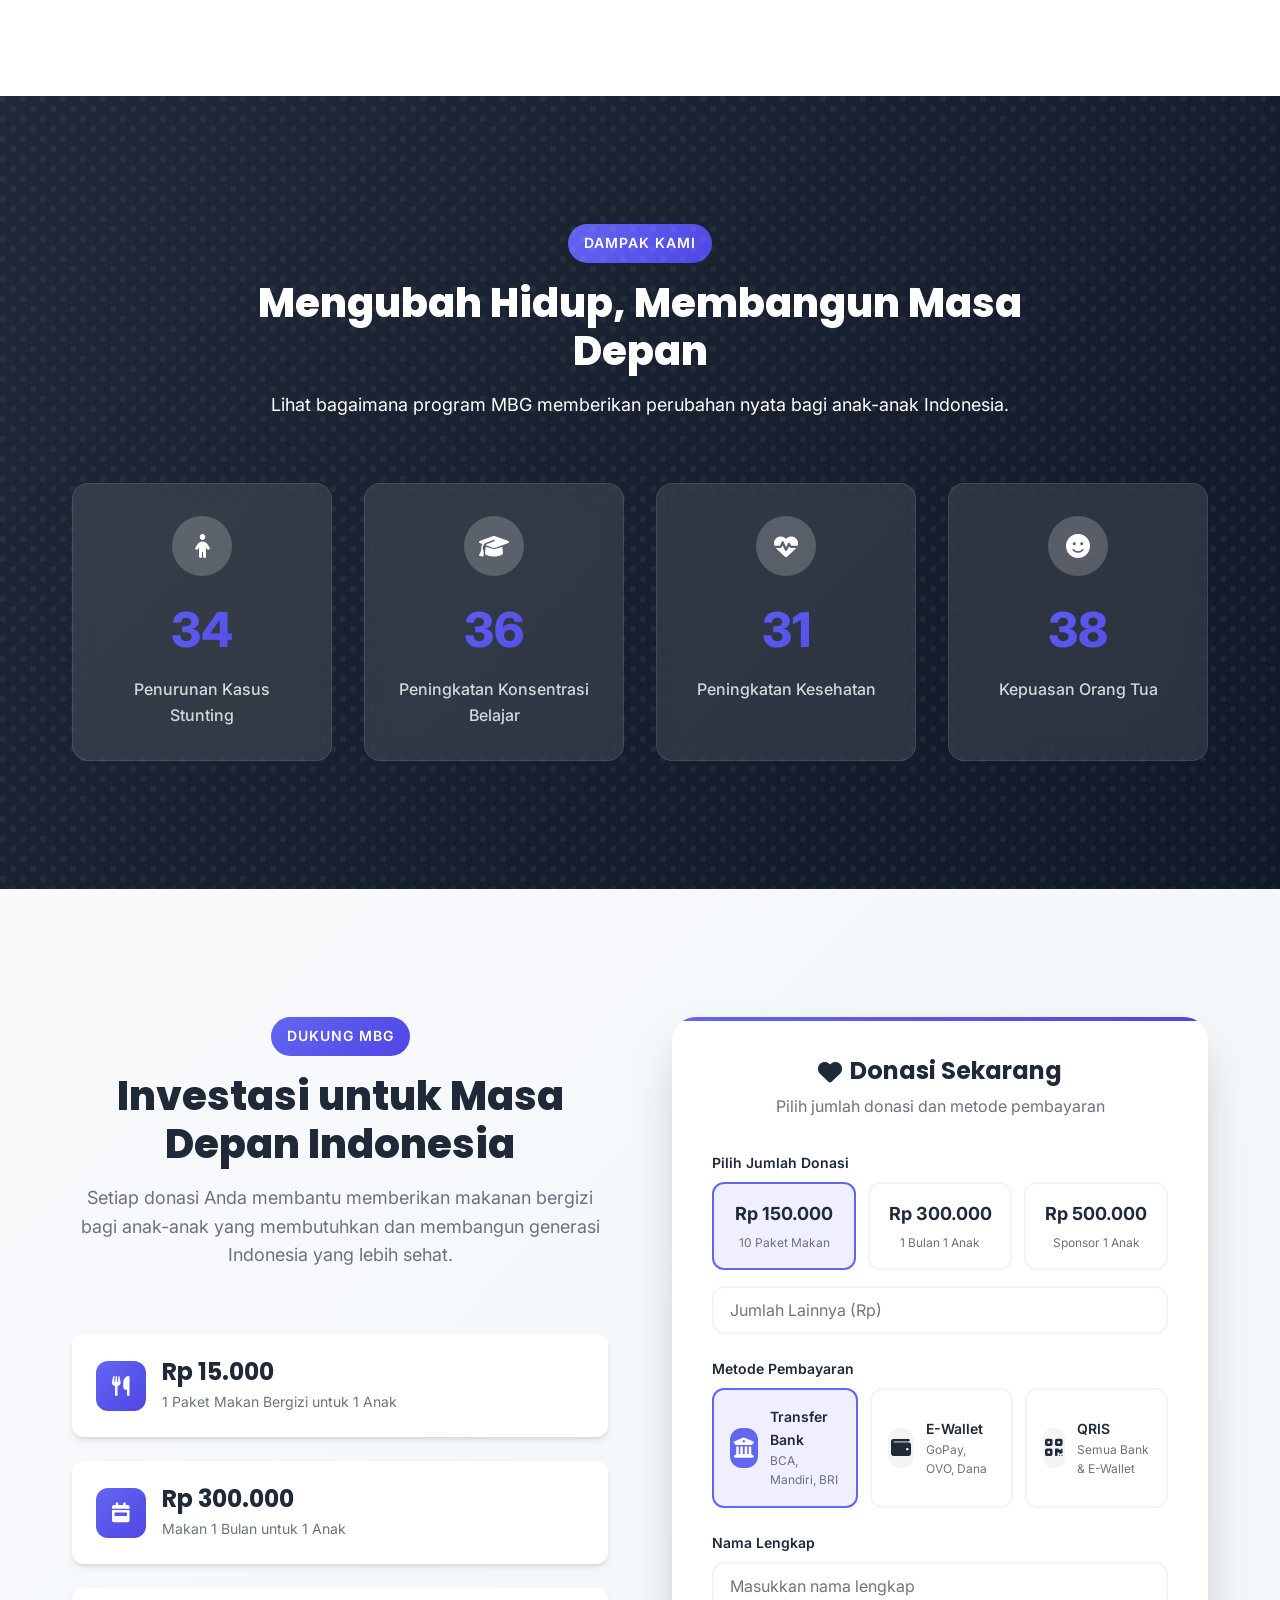
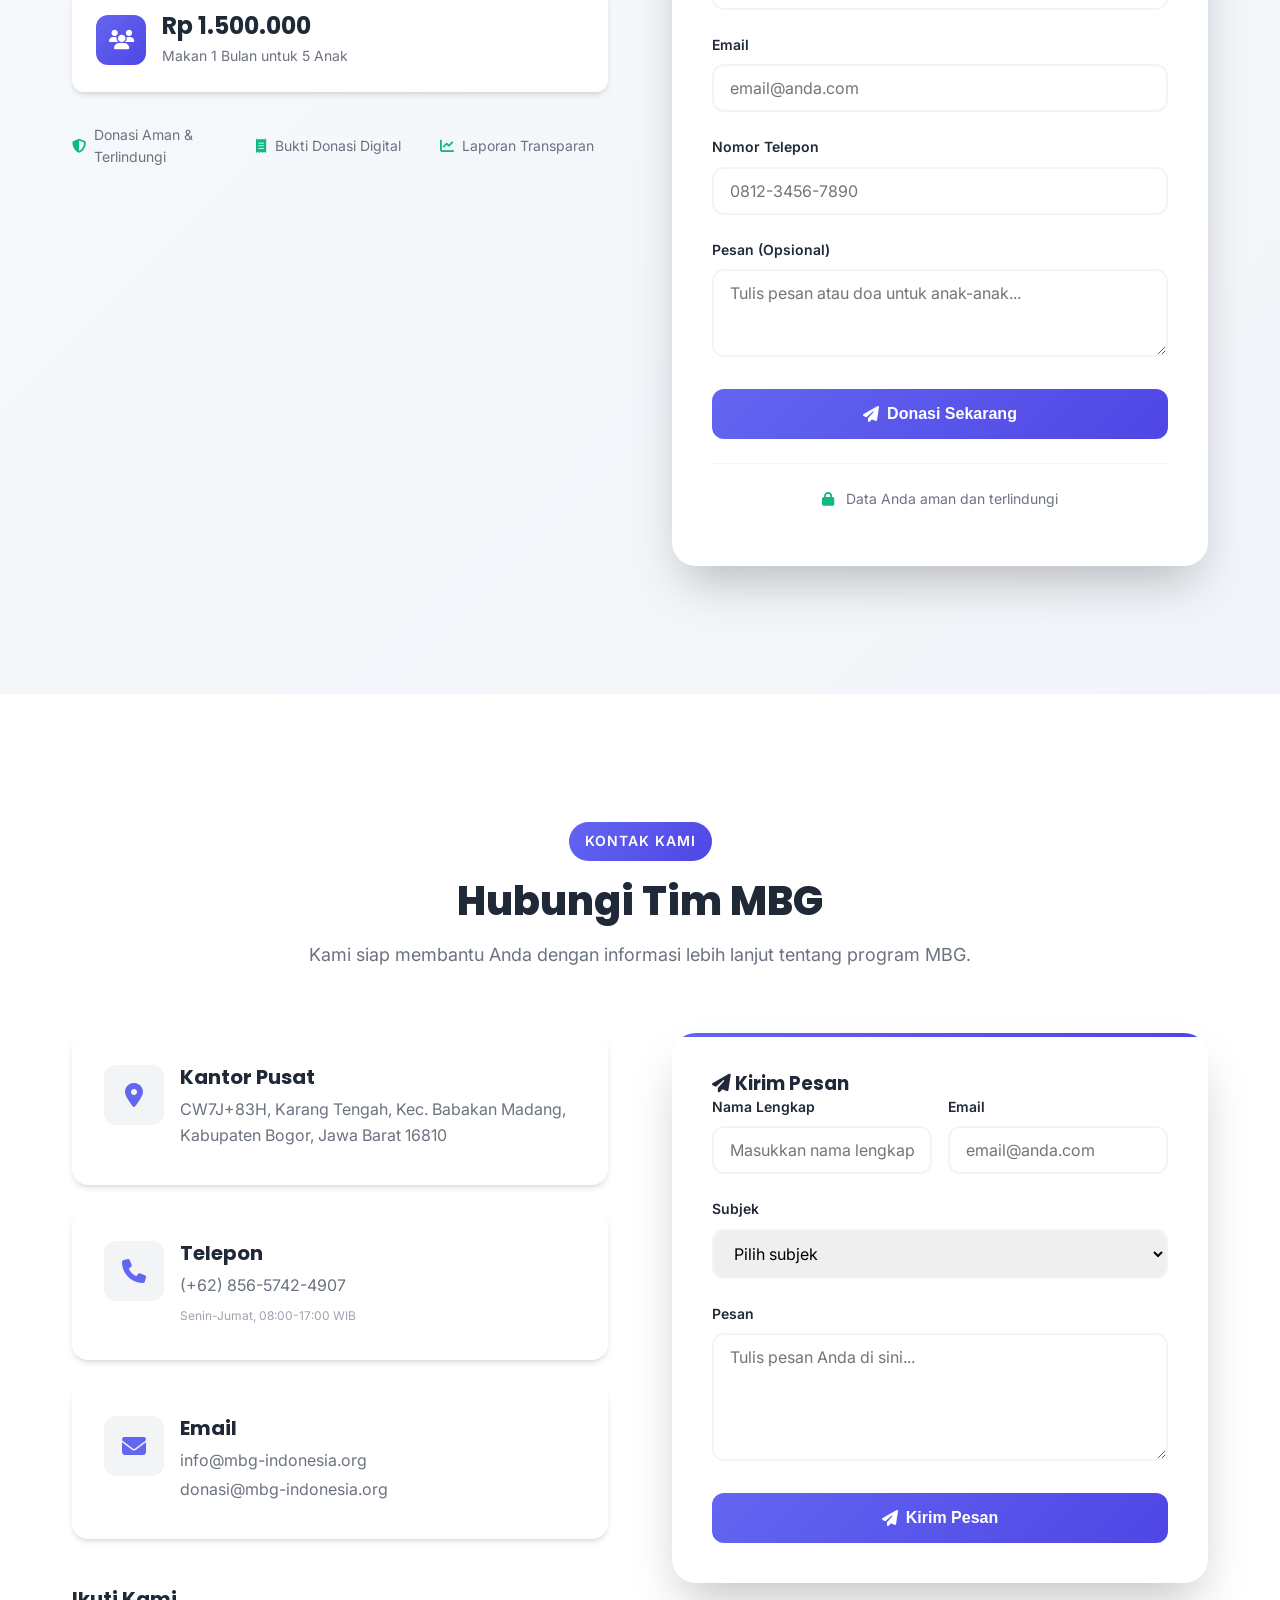
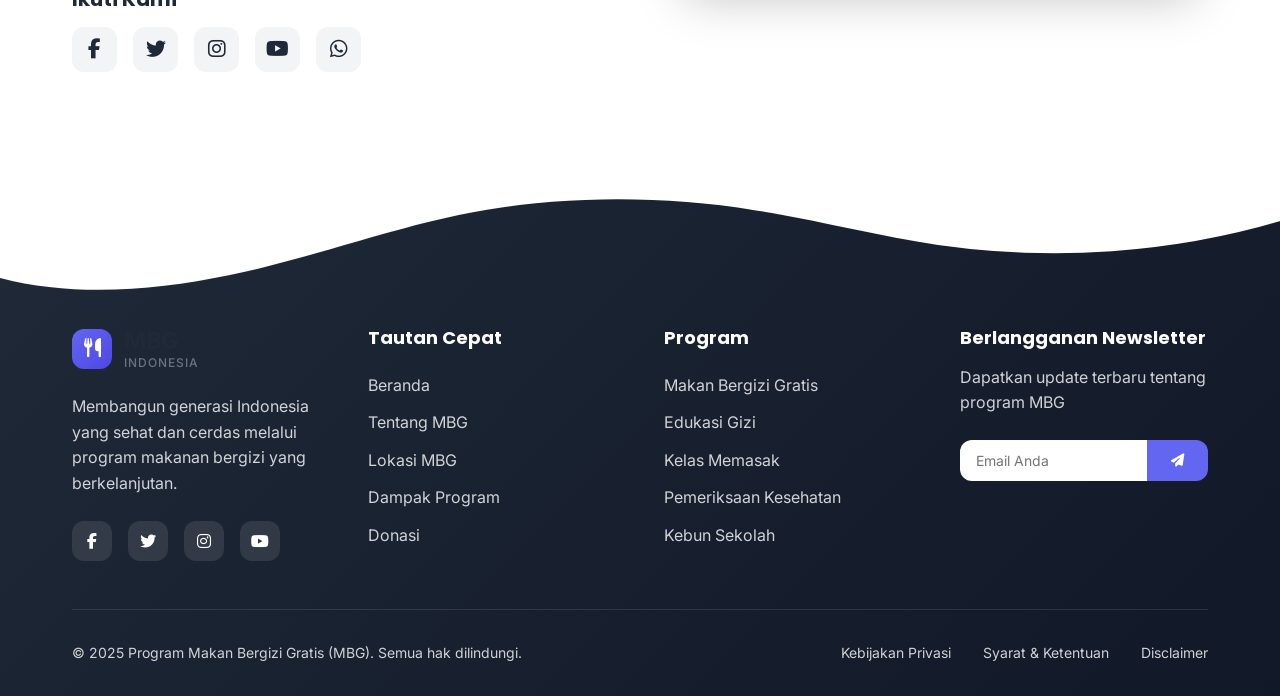
==== commit 4a6a5c26: "new" ====
--- a/index.html
+++ b/index.html
@@ -8,28 +8,51 @@
     <title>Program Makan Bergizi Gratis (MBG) - Nutrisi untuk Anak Indonesia</title>
     <link rel="stylesheet" href="css/style.css">
     <link rel="stylesheet" href="https://cdnjs.cloudflare.com/ajax/libs/font-awesome/6.4.0/css/all.min.css">
-    <link href="https://fonts.googleapis.com/css2?family=Poppins:wght@300;400;500;600;700;800&family=Montserrat:wght@400;500;600;700;800&display=swap" rel="stylesheet">
+    <link href="https://fonts.googleapis.com/css2?family=Inter:wght@300;400;500;600;700;800;900&family=Poppins:wght@300;400;500;600;700&display=swap" rel="stylesheet">
+    <link rel="stylesheet" href="https://cdnjs.cloudflare.com/ajax/libs/animate.css/4.1.1/animate.min.css">
 </head>
 <body>
+    Preloader
+    <div class="preloader">
+        <div class="preloader-content">
+            <div class="logo-loader">
+                <i class="fas fa-heart"></i>
+                <span>MBG</span>
+            </div>
+            <div class="loader"></div>
+        </div>
+    </div>
+
     <!-- Header -->
     <header id="header">
         <div class="container">
             <nav class="navbar">
                 <a href="#" class="logo">
-                    <i class="fas fa-utensils"></i>
-                    MBG Indonesia
+                    <div class="logo-icon">
+                        <i class="fas fa-utensils"></i>
+                    </div>
+                    <div class="logo-text">
+                        <span class="logo-primary">MBG</span>
+                        <span class="logo-secondary">Indonesia</span>
+                    </div>
                 </a>
                 <ul class="nav-links">
-                    <li><a href="#home">Beranda</a></li>
-                    <li><a href="#about">Tentang MBG</a></li>
-                    <li><a href="#locations-menu">Lokasi & Menu</a></li>
-                    <li><a href="#events">Kegiatan & Event</a></li>
-                    <li><a href="#donation">Donasi & Sukarelawan</a></li>
-                    <li><a href="#testimonials">Testimoni</a></li>
-                    <li><a href="#contact">Kontak</a></li>
+                    <li><a href="#home" class="nav-link active"><i class="fas fa-home"></i> Beranda</a></li>
+                    <li><a href="#about" class="nav-link"><i class="fas fa-info-circle"></i> Tentang</a></li>
+                    <li><a href="#locations-menu" class="nav-link"><i class="fas fa-map-marker-alt"></i> Lokasi</a></li>
+                    <li><a href="#impact" class="nav-link"><i class="fas fa-chart-line"></i> Dampak</a></li>
+                    <li><a href="#donation" class="nav-link"><i class="fas fa-hand-holding-heart"></i> Donasi</a></li>
+                    <li><a href="#contact" class="nav-link"><i class="fas fa-envelope"></i> Kontak</a></li>
                 </ul>
+                <div class="nav-actions">
+                    <a href="#donation" class="btn-donate-nav">
+                        <i class="fas fa-heart"></i> Donasi Sekarang
+                    </a>
+                </div>
                 <div class="hamburger">
-                    <i class="fas fa-bars"></i>
+                    <div class="line"></div>
+                    <div class="line"></div>
+                    <div class="line"></div>
                 </div>
             </nav>
         </div>
@@ -37,189 +60,480 @@
 
     <!-- Hero Section -->
     <section class="hero" id="home">
+        <div class="hero-bg">
+            <div class="hero-shapes">
+                <div class="shape shape-1"></div>
+                <div class="shape shape-2"></div>
+                <div class="shape shape-3"></div>
+            </div>
+            <div class="hero-image">
+                <img src="https://images.unsplash.com/photo-1532634922-8fe0b757fb13?ixlib=rb-4.0.3&auto=format&fit=crop&w=2000&q=80" alt="Anak-anak sehat Indonesia">
+            </div>
+        </div>
         <div class="container">
             <div class="hero-content">
-                <h1>Program Makan Bergizi Gratis</h1>
-                <p>Memberikan akses makanan bergizi bagi anak-anak Indonesia untuk mendukung tumbuh kembang optimal dan masa depan yang lebih cerah.</p>
-                <a href="#donation" class="btn btn-primary">Dukung MBG</a>
-            </div>
-        </div>
+                <div class="hero-badge animate__animated animate__fadeInDown">
+                    <i class="fas fa-star"></i>
+                    <span>Program Nasional 2025</span>
+                </div>
+                <h1 class="animate__animated animate__fadeInUp">
+                    <span class="hero-title-primary">Nutrisi Untuk</span>
+                    <span class="hero-title-secondary">Generasi Emas Indonesia</span>
+                </h1>
+                <p class="hero-subtitle animate__animated animate__fadeInUp animate__delay-1s">
+                    Memberikan akses makanan bergizi bagi 50.000+ anak Indonesia untuk mendukung 
+                    tumbuh kembang optimal dan masa depan yang lebih cerah.
+                </p>
+                <div class="hero-actions animate__animated animate__fadeInUp animate__delay-2s">
+                    <a href="#donation" class="btn-hero btn-hero-primary">
+                        <i class="fas fa-heart"></i> Dukung Sekarang
+                    </a>
+                    <a href="#about" class="btn-hero btn-hero-secondary">
+                        <i class="fas fa-play-circle"></i> Lihat Video
+                    </a>
+                </div>
+                <div class="hero-stats animate__animated animate__fadeIn animate__delay-3s">
+                    <div class="stat-item">
+                        <div class="stat-number">50K+</div>
+                        <div class="stat-label">Anak Terbantu</div>
+                    </div>
+                    <div class="stat-divider"></div>
+                    <div class="stat-item">
+                        <div class="stat-number">15</div>
+                        <div class="stat-label">Provinsi</div>
+                    </div>
+                    <div class="stat-divider"></div>
+                    <div class="stat-item">
+                        <div class="stat-number">200+</div>
+                        <div class="stat-label">Lokasi MBG</div>
+                    </div>
+                    <div class="stat-divider"></div>
+                    <div class="stat-item">
+                        <div class="stat-number">95%</div>
+                        <div class="stat-label">Kepuasan</div>
+                    </div>
+                </div>
+            </div>
+        </div>
+        <a href="#about" class="scroll-down">
+            <i class="fas fa-chevron-down"></i>
+        </a>
     </section>
 
     <!-- About Section -->
     <section class="about" id="about">
         <div class="container">
-            <div class="section-title">
-                <h2>Tentang MBG</h2>
-            </div>
-            <div class="about-content">
-                <div class="about-text fade-in">
-                    <h3>Misi Kami: Nutrisi untuk Semua</h3>
-                    <p>Program Makan Bergizi Gratis (MBG) adalah inisiatif nasional yang dimulai pada tahun 2018 dengan tujuan memberikan akses makanan bergizi bagi anak-anak dari keluarga kurang mampu. Program ini berfokus pada pemenuhan kebutuhan gizi harian anak-anak usia sekolah untuk mendukung proses belajar dan tumbuh kembang mereka.</p>
-                    <p>Dengan kolaborasi antara pemerintah, perusahaan swasta, dan masyarakat, MBG telah menjangkau lebih dari 50.000 anak di 15 provinsi di Indonesia. Kami percaya bahwa setiap anak berhak atas makanan bergizi untuk mencapai potensi terbaik mereka.</p>
-                    <p>Visi kami adalah menciptakan generasi Indonesia yang sehat, cerdas, dan produktif melalui pemenuhan gizi yang optimal sejak dini.</p>
-                    <a href="#locations-menu" class="btn btn-secondary">Lihat Lokasi MBG</a>
-                </div>
-                <div class="about-image fade-in floating">
-                    <img src="https://images.unsplash.com/photo-1546069901-ba9599a7e63c?ixlib=rb-4.0.3&ixid=M3wxMjA3fDB8MHxwaG90by1wYWdlfHx8fGVufDB8fHx8fA%3D%3D&auto=format&fit=crop&w=1000&q=80" alt="Anak-anak menikmati makanan bergizi">
+            <div class="section-header">
+                <span class="section-label">Tentang Kami</span>
+                <h2 class="section-title">Membangun Masa Depan Melalui Nutrisi</h2>
+                <p class="section-subtitle">
+                    Program MBG hadir untuk memastikan setiap anak Indonesia mendapatkan 
+                    akses makanan bergizi yang cukup untuk tumbuh kembang optimal.
+                </p>
+            </div>
+            <div class="about-grid">
+                <div class="about-content">
+                    <div class="mission-card">
+                        <div class="mission-icon">
+                            <i class="fas fa-bullseye"></i>
+                        </div>
+                        <div class="mission-content">
+                            <h3>Misi Kami</h3>
+                            <p>Mengurangi angka stunting dan malnutrisi di Indonesia sebesar 50% dalam 5 tahun melalui program makanan bergizi terintegrasi.</p>
+                        </div>
+                    </div>
+                    <div class="vision-card">
+                        <div class="vision-icon">
+                            <i class="fas fa-eye"></i>
+                        </div>
+                        <div class="vision-content">
+                            <h3>Visi Kami</h3>
+                            <p>Menciptakan generasi Indonesia yang sehat, cerdas, dan produktif melalui pemenuhan gizi optimal sejak usia dini.</p>
+                        </div>
+                    </div>
+                    <div class="values-grid">
+                        <div class="value-item">
+                            <div class="value-icon">
+                                <i class="fas fa-handshake"></i>
+                            </div>
+                            <h4>Kolaborasi</h4>
+                            <p>Bekerja sama dengan pemerintah, swasta, dan masyarakat.</p>
+                        </div>
+                        <div class="value-item">
+                            <div class="value-icon">
+                                <i class="fas fa-shield-alt"></i>
+                            </div>
+                            <h4>Transparansi</h4>
+                            <p>Laporan keuangan dan program yang dapat dipertanggungjawabkan.</p>
+                        </div>
+                        <div class="value-item">
+                            <div class="value-icon">
+                                <i class="fas fa-heart"></i>
+                            </div>
+                            <h4>Peduli</h4>
+                            <p>Mengedepankan kepedulian terhadap masa depan anak Indonesia.</p>
+                        </div>
+                    </div>
+                </div>
+                <div class="about-visual">
+                    <div class="floating-card">
+                        <div class="floating-card-content">
+                            <h3>5 Tahun Perjalanan</h3>
+                            <div class="timeline">
+                                <div class="timeline-item">
+                                    <div class="timeline-year">2020</div>
+                                    <div class="timeline-content">
+                                        <h4>Program Perdana</h4>
+                                        <p>Dimulai dengan 100 anak di Jakarta</p>
+                                    </div>
+                                </div>
+                                <div class="timeline-item">
+                                    <div class="timeline-year">2022</div>
+                                    <div class="timeline-content">
+                                        <h4>Ekspansi Nasional</h4>
+                                        <p>Meluas ke 5 provinsi baru</p>
+                                    </div>
+                                </div>
+                                <div class="timeline-item">
+                                    <div class="timeline-year">2025</div>
+                                    <div class="timeline-content">
+                                        <h4>Target Nasional</h4>
+                                        <p>50.000 anak di 15 provinsi</p>
+                                    </div>
+                                </div>
+                            </div>
+                        </div>
+                    </div>
+                    <div class="image-gallery">
+                        <div class="gallery-item main-image">
+                            <img src="https://images.unsplash.com/photo-1546069901-ba9599a7e63c?ixlib=rb-4.0.3&auto=format&fit=crop&w=1000&q=80" alt="Anak-anak MBG">
+                        </div>
+                        <div class="gallery-item side-image">
+                            <img src="https://images.unsplash.com/photo-1571019613454-1cb2f99b2d8b?ixlib=rb-4.0.3&auto=format&fit=crop&w=800&q=80" alt="Edukasi gizi">
+                        </div>
+                    </div>
                 </div>
             </div>
         </div>
     </section>
 
-    <!-- Features Section -->
-    <section class="features">
+    <!-- Locations Section -->
+    <section class="locations" id="locations-menu">
         <div class="container">
-            <div class="section-title">
-                <h2>Mengapa MBG Penting?</h2>
-            </div>
-            <div class="features-grid">
-                <div class="feature-card fade-in">
-                    <div class="feature-icon">
+            <div class="section-header">
+                <span class="section-label">Lokasi MBG</span>
+                <h2 class="section-title">Temukan Lokasi Terdekat</h2>
+                <p class="section-subtitle">
+                    MBG hadir di berbagai kota di Indonesia. Temukan lokasi terdekat untuk informasi lebih lanjut.
+                </p>
+            </div>
+            
+            <!-- Map Section -->
+            <div class="map-container">
+                <div class="map-visual">
+                    <div class="map-overlay">
+                        <div class="map-point jakarta active" data-location="jakarta">
+                            <div class="point-pulse"></div>
+                            <div class="point-label">Jakarta</div>
+                        </div>
+                        <div class="map-point bandung" data-location="bandung">
+                            <div class="point-pulse"></div>
+                            <div class="point-label">Bandung</div>
+                        </div>
+                        <div class="map-point surabaya" data-location="surabaya">
+                            <div class="point-pulse"></div>
+                            <div class="point-label">Surabaya</div>
+                        </div>
+                        <div class="map-point yogyakarta" data-location="yogyakarta">
+                            <div class="point-pulse"></div>
+                            <div class="point-label">Yogyakarta</div>
+                        </div>
+                    </div>
+                </div>
+            </div>
+
+            <!-- Location Cards -->
+            <div class="location-cards-container">
+                <div class="location-card active" id="jakarta-card">
+                    <div class="location-card-header">
+                        <div class="location-icon">
+                            <i class="fas fa-school"></i>
+                        </div>
+                        <div class="location-title">
+                            <h3>Jakarta Pusat</h3>
+                            <span class="location-status active">Aktif</span>
+                        </div>
+                        <div class="location-distance">
+                            <i class="fas fa-location-arrow"></i>
+                            <span>5 km dari Anda</span>
+                        </div>
+                    </div>
+                    <div class="location-card-body">
+                        <div class="location-info">
+                            <div class="info-item">
+                                <i class="fas fa-map-marker-alt"></i>
+                                <div>
+                                    <h4>Alamat</h4>
+                                    <p>SDN 01 Menteng, Jl. Besuki No. 5, Jakarta Pusat</p>
+                                </div>
+                            </div>
+                            <div class="info-item">
+                                <i class="fas fa-clock"></i>
+                                <div>
+                                    <h4>Jadwal</h4>
+                                    <p>Senin - Jumat, 12:00 - 13:00 WIB</p>
+                                </div>
+                            </div>
+                            <div class="info-item">
+                                <i class="fas fa-users"></i>
+                                <div>
+                                    <h4>Kapasitas</h4>
+                                    <p>150 anak per hari</p>
+                                </div>
+                            </div>
+                        </div>
+                        <div class="location-actions">
+                            <a href="#" class="btn-location">
+                                <i class="fas fa-directions"></i> Petunjuk Arah
+                            </a>
+                            <a href="#" class="btn-location btn-location-secondary">
+                                <i class="fas fa-phone"></i> Hubungi
+                            </a>
+                        </div>
+                    </div>
+                </div>
+
+                <div class="location-card" id="bandung-card">
+                    <div class="location-card-header">
+                        <div class="location-icon">
+                            <i class="fas fa-school"></i>
+                        </div>
+                        <div class="location-title">
+                            <h3>Bandung</h3>
+                            <span class="location-status active">Aktif</span>
+                        </div>
+                        <div class="location-distance">
+                            <i class="fas fa-location-arrow"></i>
+                            <span>12 km dari Anda</span>
+                        </div>
+                    </div>
+                    <div class="location-card-body">
+                        <div class="location-info">
+                            <div class="info-item">
+                                <i class="fas fa-map-marker-alt"></i>
+                                <div>
+                                    <h4>Alamat</h4>
+                                    <p>SDN 123 Cijerah, Jl. Cijerah Indah No. 45, Bandung</p>
+                                </div>
+                            </div>
+                            <div class="info-item">
+                                <i class="fas fa-clock"></i>
+                                <div>
+                                    <h4>Jadwal</h4>
+                                    <p>Senin, Rabu, Jumat, 11:30 - 12:30 WIB</p>
+                                </div>
+                            </div>
+                            <div class="info-item">
+                                <i class="fas fa-users"></i>
+                                <div>
+                                    <h4>Kapasitas</h4>
+                                    <p>200 anak per hari</p>
+                                </div>
+                            </div>
+                        </div>
+                        <div class="location-actions">
+                            <a href="#" class="btn-location">
+                                <i class="fas fa-directions"></i> Petunjuk Arah
+                            </a>
+                            <a href="#" class="btn-location btn-location-secondary">
+                                <i class="fas fa-phone"></i> Hubungi
+                            </a>
+                        </div>
+                    </div>
+                </div>
+
+                <div class="location-card" id="surabaya-card">
+                    <div class="location-card-header">
+                        <div class="location-icon">
+                            <i class="fas fa-school"></i>
+                        </div>
+                        <div class="location-title">
+                            <h3>Surabaya</h3>
+                            <span class="location-status active">Aktif</span>
+                        </div>
+                        <div class="location-distance">
+                            <i class="fas fa-location-arrow"></i>
+                            <span>8 km dari Anda</span>
+                        </div>
+                    </div>
+                    <div class="location-card-body">
+                        <div class="location-info">
+                            <div class="info-item">
+                                <i class="fas fa-map-marker-alt"></i>
+                                <div>
+                                    <h4>Alamat</h4>
+                                    <p>SDN Kalisari II, Jl. Raya Kalisari No. 88, Surabaya</p>
+                                </div>
+                            </div>
+                            <div class="info-item">
+                                <i class="fas fa-clock"></i>
+                                <div>
+                                    <h4>Jadwal</h4>
+                                    <p>Selasa - Kamis, 12:00 - 13:00 WIB</p>
+                                </div>
+                            </div>
+                            <div class="info-item">
+                                <i class="fas fa-users"></i>
+                                <div>
+                                    <h4>Kapasitas</h4>
+                                    <p>180 anak per hari</p>
+                                </div>
+                            </div>
+                        </div>
+                        <div class="location-actions">
+                            <a href="#" class="btn-location">
+                                <i class="fas fa-directions"></i> Petunjuk Arah
+                            </a>
+                            <a href="#" class="btn-location btn-location-secondary">
+                                <i class="fas fa-phone"></i> Hubungi
+                            </a>
+                        </div>
+                    </div>
+                </div>
+            </div>
+        </div>
+    </section>
+
+    <!-- Menu Section -->
+    <section class="menu-section">
+        <div class="container">
+            <div class="section-header">
+                <span class="section-label">Menu Bergizi</span>
+                <h2 class="section-title">Menu Sehat Setiap Hari</h2>
+                <p class="section-subtitle">
+                    Menu bergizi yang dirancang oleh ahli gizi untuk memenuhi kebutuhan nutrisi anak-anak.
+                </p>
+            </div>
+
+            <div class="menu-tabs">
+                <div class="tabs-header">
+                    <div class="tabs">
+                        <button class="tab active" data-day="senin">Senin</button>
+                        <button class="tab" data-day="selasa">Selasa</button>
+                        <button class="tab" data-day="rabu">Rabu</button>
+                        <button class="tab" data-day="kamis">Kamis</button>
+                        <button class="tab" data-day="jumat">Jumat</button>
+                    </div>
+                </div>
+
+                <div class="tabs-content">
+                    <div class="tab-content active" id="senin-menu">
+                        <div class="menu-detail">
+                            <div class="menu-image">
+                                <img src="https://images.unsplash.com/photo-1565299624946-b28f40a0ae38?ixlib=rb-4.0.3&auto=format&fit=crop&w=1000&q=80" alt="Nasi Kuning Komplit">
+                                <div class="menu-badge">
+                                    <i class="fas fa-fire"></i>
+                                    450 Kalori
+                                </div>
+                            </div>
+                            <div class="menu-info">
+                                <h3>Nasi Kuning Komplit</h3>
+                                <p class="menu-description">
+                                    Menu spesial dengan nasi kuning yang kaya rempah, dilengkapi dengan 
+                                    protein hewani dan nabati untuk pertumbuhan optimal.
+                                </p>
+                                <div class="nutrition-grid">
+                                    <div class="nutrition-item">
+                                        <div class="nutrition-icon">
+                                            <i class="fas fa-drumstick-bite"></i>
+                                        </div>
+                                        <div>
+                                            <h4>Protein</h4>
+                                            <p>25g (Tinggi)</p>
+                                        </div>
+                                    </div>
+                                    <div class="nutrition-item">
+                                        <div class="nutrition-icon">
+                                            <i class="fas fa-carrot"></i>
+                                        </div>
+                                        <div>
+                                            <h4>Vitamin</h4>
+                                            <p>Vitamin A, C, E</p>
+                                        </div>
+                                    </div>
+                                    <div class="nutrition-item">
+                                        <div class="nutrition-icon">
+                                            <i class="fas fa-seedling"></i>
+                                        </div>
+                                        <div>
+                                            <h4>Serat</h4>
+                                            <p>8g (Cukup)</p>
+                                        </div>
+                                    </div>
+                                </div>
+                                <ul class="menu-items">
+                                    <li><i class="fas fa-check-circle"></i> Nasi Kuning Rempah</li>
+                                    <li><i class="fas fa-check-circle"></i> Ayam Goreng Kunyit</li>
+                                    <li><i class="fas fa-check-circle"></i> Telur Rebus</li>
+                                    <li><i class="fas fa-check-circle"></i> Sayur Bayam</li>
+                                    <li><i class="fas fa-check-circle"></i> Pisang & Susu</li>
+                                </ul>
+                            </div>
+                        </div>
+                    </div>
+                    
+                    <!-- Other days content would go here -->
+                </div>
+            </div>
+        </div>
+    </section>
+
+    <!-- Impact Section -->
+    <section class="impact" id="impact">
+        <div class="container">
+            <div class="section-header">
+                <span class="section-label">Dampak Kami</span>
+                <h2 class="section-title">Mengubah Hidup, Membangun Masa Depan</h2>
+                <p class="section-subtitle">
+                    Lihat bagaimana program MBG memberikan perubahan nyata bagi anak-anak Indonesia.
+                </p>
+            </div>
+
+            <div class="impact-stats">
+                <div class="stat-card">
+                    <div class="stat-icon">
+                        <i class="fas fa-child"></i>
+                    </div>
+                    <div class="stat-content">
+                        <div class="stat-number" data-count="85">0</div>
+                        <div class="stat-label">Penurunan Kasus Stunting</div>
+                    </div>
+                </div>
+                <div class="stat-card">
+                    <div class="stat-icon">
+                        <i class="fas fa-graduation-cap"></i>
+                    </div>
+                    <div class="stat-content">
+                        <div class="stat-number" data-count="92">0</div>
+                        <div class="stat-label">Peningkatan Konsentrasi Belajar</div>
+                    </div>
+                </div>
+                <div class="stat-card">
+                    <div class="stat-icon">
                         <i class="fas fa-heartbeat"></i>
                     </div>
-                    <h3>Kesehatan Optimal</h3>
-                    <p>Makanan bergizi membantu mencegah stunting, anemia, dan masalah gizi lainnya yang dapat menghambat pertumbuhan anak.</p>
-                </div>
-                <div class="feature-card fade-in">
-                    <div class="feature-icon">
-                        <i class="fas fa-graduation-cap"></i>
-                    </div>
-                    <h3>Pendidikan Berkualitas</h3>
-                    <p>Anak yang tercukupi gizinya memiliki konsentrasi lebih baik dan kemampuan belajar yang optimal di sekolah.</p>
-                </div>
-                <div class="feature-card fade-in">
-                    <div class="feature-icon">
-                        <i class="fas fa-users"></i>
-                    </div>
-                    <h3>Komunitas Sehat</h3>
-                    <p>MBG membangun kesadaran masyarakat tentang pentingnya gizi seimbang dan pola hidup sehat.</p>
-                </div>
-            </div>
-        </div>
-    </section>
-
-    <!-- Locations & Menu Section -->
-    <section class="locations-menu" id="locations-menu">
-        <div class="container">
-            <div class="section-title">
-                <h2>Lokasi & Menu MBG</h2>
-            </div>
-            <div class="locations-menu-content">
-                <div class="locations fade-in">
-                    <h3>Lokasi MBG</h3>
-                    <ul class="location-list">
-                        <li class="location-item">
-                            <h4>Jakarta Pusat</h4>
-                            <p>SDN 01 Menteng, Jl. Besuki No. 5</p>
-                            <p>Setiap Senin-Jumat, 12:00-13:00 WIB</p>
-                        </li>
-                        <li class="location-item">
-                            <h4>Bandung</h4>
-                            <p>SDN 123 Cijerah, Jl. Cijerah Indah No. 45</p>
-                            <p>Setiap Senin, Rabu, Jumat, 11:30-12:30 WIB</p>
-                        </li>
-                        <li class="location-item">
-                            <h4>Surabaya</h4>
-                            <p>SDN Kalisari II, Jl. Raya Kalisari No. 88</p>
-                            <p>Setiap Selasa-Kamis, 12:00-13:00 WIB</p>
-                        </li>
-                        <li class="location-item">
-                            <h4>Yogyakarta</h4>
-                            <p>SDN Tegalrejo 3, Jl. Veteran No. 156</p>
-                            <p>Setiap Senin-Jumat, 11:00-12:00 WIB</p>
-                        </li>
-                    </ul>
-                </div>
-                <div class="menu fade-in">
-                    <h3>Contoh Menu Bergizi</h3>
-                    <ul class="menu-list">
-                        <li class="menu-item">
-                            <div class="menu-item-image">
-                                <img src="[data-uri]" alt="Nasi Kuning, Sayur, Telur, Ayam, Pisang, Susu">
-                            </div>
-                            <div class="menu-item-content">
-                                <h4>Menu Senin</h4>
-                                <p>Nasi Kuning, Sayur, Telur, Ayam, Pisang, Susu</p>
-                            </div>
-                        </li>
-                        <li class="menu-item">
-                            <div class="menu-item-image">
-                                <img src="https://encrypted-tbn0.gstatic.com/images?q=tbn:ANd9GcTemRE42fPz7DLJrbZQoTjF9n08G6eINJDSMg&s" alt="Mie Ayam, Sayur, Melon">
-                            </div>
-                            <div class="menu-item-content">
-                                <h4>Menu Selasa</h4>
-                                <p>Mie Ayam, Sayur, Melon</p>
-                            </div>
-                        </li>
-                        <li class="menu-item">
-                            <div class="menu-item-image">
-                                <img src="[data-uri]" alt="Kebab, Sayur, Pudding, Semangka">
-                            </div>
-                            <div class="menu-item-content">
-                                <h4>Menu Rabu</h4>
-                                <p>Kebab, Sayur, Pudding, Semangka</p>
-                            </div>
-                        </li>
-                        <li class="menu-item">
-                            <div class="menu-item-image">
-                                <img src="https://images.unsplash.com/photo-1551183053-bf91a1d81141?ixlib=rb-4.0.3&ixid=M3wxMjA3fDB8MHxwaG90by1wYWdlfHx8fGVufDB8fHx8fA%3D%3D&auto=format&fit=crop&w=200&q=80" alt="Nasi, capcay, perkedel tahu, apel">
-                            </div>
-                            <div class="menu-item-content">
-                                <h4>Menu Kamis</h4>
-                                <p>Nasi, capcay, perkedel tahu, apel</p>
-                            </div>
-                        </li>
-                        <li class="menu-item">
-                            <div class="menu-item-image">
-                                <img src="https://images.unsplash.com/photo-1563245372-f21724e3856d?ixlib=rb-4.0.3&ixid=M3wxMjA3fDB8MHxwaG90by1wYWdlfHx8fGVufDB8fHx8fA%3D%3D&auto=format&fit=crop&w=200&q=80" alt="Nasi, sayur lodeh, telur pindang, pisang">
-                            </div>
-                            <div class="menu-item-content">
-                                <h4>Menu Jumat</h4>
-                                <p>Nasi, sayur lodeh, telur pindang, pisang</p>
-                            </div>
-                        </li>
-                    </ul>
-                </div>
-            </div>
-        </div>
-    </section>
-
-    <!-- Events Section -->
-    <section class="events" id="events">
-        <div class="container">
-            <div class="section-title">
-                <h2>Kegiatan & Event MBG</h2>
-            </div>
-            <div class="events-grid">
-                <div class="event-card fade-in">
-                    <div class="event-image">
-                        <img src="https://images.unsplash.com/photo-1571019613454-1cb2f99b2d8b?ixlib=rb-4.0.3&ixid=M3wxMjA3fDB8MHxwaG90by1wYWdlfHx8fGVufDB8fHx8fA%3D%3D&auto=format&fit=crop&w=1000&q=80" alt="Kelas memasak sehat">
-                    </div>
-                    <div class="event-content">
-                        <span class="event-date">15 Oktober 2023</span>
-                        <h3>Kelas Memasak Sehat untuk Orang Tua</h3>
-                        <p>Workshop memasak makanan bergizi dengan bahan lokal yang terjangkau. Dihadiri oleh 150 orang tua dari penerima manfaat MBG.</p>
-                    </div>
-                </div>
-                <div class="event-card fade-in">
-                    <div class="event-image">
-                        <img src="https://images.unsplash.com/photo-1532634922-8fe0b757fb13?ixlib=rb-4.0.3&ixid=M3wxMjA3fDB8MHxwaG90by1wYWdlfHx8fGVufDB8fHx8fA%3D%3D&auto=format&fit=crop&w=1000&q=80" alt="Pemeriksaan kesehatan anak">
-                    </div>
-                    <div class="event-content">
-                        <span class="event-date">5 November 2023</span>
-                        <h3>Pemeriksaan Kesehatan dan Gizi Anak</h3>
-                        <p>Kerjasama dengan puskesmas setempat untuk pemeriksaan kesehatan dan status gizi 500 anak penerima MBG.</p>
-                    </div>
-                </div>
-                <div class="event-card fade-in">
-                    <div class="event-image">
-                        <img src="https://images.unsplash.com/photo-1559027615-cd4628902d4a?ixlib=rb-4.0.3&ixid=M3wxMjA3fDB8MHxwaG90by1wYWdlfHx8fGVufDB8fHx8fA%3D%3D&auto=format&fit=crop&w=1000&q=80" alt="Panen kebun sekolah">
-                    </div>
-                    <div class="event-content">
-                        <span class="event-date">20 November 2023</span>
-                        <h3>Panen Kebun Sekolah MBG</h3>
-                        <p>Panen pertama dari kebun sekolah yang dikelola siswa dengan bimbingan guru. Hasilnya digunakan untuk program MBG.</p>
+                    <div class="stat-content">
+                        <div class="stat-number" data-count="78">0</div>
+                        <div class="stat-label">Peningkatan Kesehatan</div>
+                    </div>
+                </div>
+                <div class="stat-card">
+                    <div class="stat-icon">
+                        <i class="fas fa-smile"></i>
+                    </div>
+                    <div class="stat-content">
+                        <div class="stat-number" data-count="95">0</div>
+                        <div class="stat-label">Kepuasan Orang Tua</div>
                     </div>
                 </div>
             </div>
@@ -229,127 +543,154 @@
     <!-- Donation Section -->
     <section class="donation" id="donation">
         <div class="container">
-            <div class="section-title">
-                <h2>Donasi & Sukarelawan</h2>
-            </div>
-            <div class="donation-content">
-                <div class="donation-info fade-in">
-                    <h3>Dukung Masa Depan Anak Indonesia</h3>
-                    <p>Setiap donasi Anda membantu memberikan makanan bergizi bagi anak-anak yang membutuhkan. Dengan Rp 15.000 per hari, Anda dapat memberikan satu paket makan bergizi lengkap untuk seorang anak.</p>
-                    <p>Selain donasi, kami juga membuka kesempatan bagi Anda untuk menjadi sukarelawan dalam berbagai kegiatan MBG, seperti distribusi makanan, edukasi gizi, atau pengelolaan program.</p>
-                    <p>Bersama-sama, kita dapat memastikan bahwa tidak ada anak Indonesia yang kekurangan gizi untuk tumbuh dan belajar dengan optimal.</p>
-                    <a href="#contact" class="btn btn-accent">Jadi Sukarelawan</a>
-                </div>
-                <div class="donation-form fade-in">
-                    <h3>Formulir Donasi</h3>
-                    <form id="donationForm">
-                        <div class="form-group">
-                            <label for="name">Nama Lengkap</label>
-                            <input type="text" id="name" class="form-control" required>
-                        </div>
-                        <div class="form-group">
-                            <label for="email">Email</label>
-                            <input type="email" id="email" class="form-control" required>
-                        </div>
-                        <div class="form-group">
-                            <label for="phone">Nomor Telepon</label>
-                            <input type="tel" id="phone" class="form-control" required>
-                        </div>
-                        <div class="form-group">
-                            <label>Jumlah Donasi</label>
-                            <div class="donation-options">
-                                <div class="donation-option active" data-amount="150000">Rp 150.000</div>
-                                <div class="donation-option" data-amount="300000">Rp 300.000</div>
-                                <div class="donation-option" data-amount="450000">Rp 450.000</div>
-                            </div>
-                            <input type="text" id="custom-amount" class="form-control" placeholder="Jumlah Lainnya">
-                        </div>
-                        <div class="form-group">
-                            <label>Metode Pembayaran</label>
-                            <div class="payment-methods">
-                                <div class="payment-method active" data-method="bank">
-                                    <div class="payment-icon">
-                                        <i class="fas fa-university"></i>
-                                    </div>
-                                    <div>Transfer Bank</div>
-                                </div>
-                                <div class="payment-method" data-method="gopay">
-                                    <div class="payment-icon">
-                                        <i class="fas fa-mobile-alt"></i>
-                                    </div>
-                                    <div>GoPay</div>
-                                </div>
-                                <div class="payment-method" data-method="ovo">
-                                    <div class="payment-icon">
-                                        <i class="fas fa-wallet"></i>
-                                    </div>
-                                    <div>OVO</div>
-                                </div>
-                            </div>
-
-                            <!-- Payment Detail Box -->
-                            <div id="paymentDetailBox" class="payment-detail-box" style="display:none;">
-                                <h4>Detail Pembayaran</h4>
-                                <p id="paymentText"></p>
-                                <button id="copyNumber">Copy Nomor</button>
-                            </div>
-                        </div>
-                        <div class="form-group">
-                            <label for="message">Pesan (Opsional)</label>
-                            <textarea id="message" class="form-control" rows="3"></textarea>
-                        </div>
-                        <button type="submit" class="btn btn-primary btn-block">Donasi Sekarang</button>
-                    </form>
-                </div>
-            </div>
-        </div>
-    </section>
-
-    <!-- Testimonials Section -->
-    <section class="testimonials" id="testimonials">
-        <div class="container">
-            <div class="section-title">
-                <h2>Testimoni</h2>
-            </div>
-            <div class="testimonials-container">
-                <div class="testimonial-slider">
-                    <div class="testimonial-track">
-                        <div class="testimonial-slide">
-                            <div class="testimonial-card">
-                                <div class="testimonial-avatar">
-                                    <img src="https://images.unsplash.com/photo-1494790108755-2616b612b786?ixlib=rb-4.0.3&ixid=M3wxMjA3fDB8MHxwaG90by1wYWdlfHx8fGVufDB8fHx8fA%3D%3D&auto=format&fit=crop&w=200&q=80" alt="Sari">
-                                </div>
-                                <p class="testimonial-text">"Sejak anak saya mengikuti program MBG, berat badannya meningkat dan dia lebih semangat belajar. Saya sangat berterima kasih kepada para donatur yang telah membantu keluarga kami."</p>
-                                <p class="testimonial-author">Sari, Ibu dari penerima manfaat</p>
-                                <p class="testimonial-role">Jakarta Pusat</p>
-                            </div>
-                        </div>
-                        <div class="testimonial-slide">
-                            <div class="testimonial-card">
-                                <div class="testimonial-avatar">
-                                    <img src="https://images.unsplash.com/photo-1507003211169-0a1dd7228f2d?ixlib=rb-4.0.3&ixid=M3wxMjA3fDB8MHxwaG90by1wYWdlfHx8fGVufDB8fHx8fA%3D%3D&auto=format&fit=crop&w=200&q=80" alt="Budi">
-                                </div>
-                                <p class="testimonial-text">"Sebagai sukarelawan MBG, saya melihat langsung dampak positif program ini. Anak-anak yang sebelumnya lesu kini lebih aktif dan bersemangat dalam belajar."</p>
-                                <p class="testimonial-author">Budi, Sukarelawan MBG</p>
-                                <p class="testimonial-role">Bandung</p>
-                            </div>
-                        </div>
-                        <div class="testimonial-slide">
-                            <div class="testimonial-card">
-                                <div class="testimonial-avatar">
-                                    <img src="https://images.unsplash.com/photo-1544725176-7c40e5a71c5e?ixlib=rb-4.0.3&ixid=M3wxMjA3fDB8MHxwaG90by1wYWdlfHx8fGVufDB8fHx8fA%3D%3D&auto=format&fit=crop&w=200&q=80" alt="Rina">
-                                </div>
-                                <p class="testimonial-text">"Program MBG tidak hanya memberikan makanan bergizi, tetapi juga edukasi tentang pentingnya gizi seimbang. Sekarang saya lebih paham bagaimana menyiapkan makanan sehat untuk keluarga."</p>
-                                <p class="testimonial-author">Rina, Peserta kelas memasak sehat</p>
-                                <p class="testimonial-role">Surabaya</p>
-                            </div>
-                        </div>
-                    </div>
-                </div>
-                <div class="slider-nav">
-                    <div class="slider-dot active"></div>
-                    <div class="slider-dot"></div>
-                    <div class="slider-dot"></div>
+            <div class="donation-grid">
+                <div class="donation-content">
+                    <div class="section-header">
+                        <span class="section-label">Dukung MBG</span>
+                        <h2 class="section-title">Investasi untuk Masa Depan Indonesia</h2>
+                        <p class="section-subtitle">
+                            Setiap donasi Anda membantu memberikan makanan bergizi bagi anak-anak 
+                            yang membutuhkan dan membangun generasi Indonesia yang lebih sehat.
+                        </p>
+                    </div>
+
+                    <div class="impact-cards">
+                        <div class="impact-card">
+                            <div class="impact-icon">
+                                <i class="fas fa-utensils"></i>
+                            </div>
+                            <div class="impact-info">
+                                <h3>Rp 15.000</h3>
+                                <p>1 Paket Makan Bergizi untuk 1 Anak</p>
+                            </div>
+                        </div>
+                        <div class="impact-card">
+                            <div class="impact-icon">
+                                <i class="fas fa-calendar-week"></i>
+                            </div>
+                            <div class="impact-info">
+                                <h3>Rp 300.000</h3>
+                                <p>Makan 1 Bulan untuk 1 Anak</p>
+                            </div>
+                        </div>
+                        <div class="impact-card">
+                            <div class="impact-icon">
+                                <i class="fas fa-users"></i>
+                            </div>
+                            <div class="impact-info">
+                                <h3>Rp 1.500.000</h3>
+                                <p>Makan 1 Bulan untuk 5 Anak</p>
+                            </div>
+                        </div>
+                    </div>
+
+                    <div class="donation-features">
+                        <div class="feature">
+                            <i class="fas fa-shield-alt"></i>
+                            <span>Donasi Aman & Terlindungi</span>
+                        </div>
+                        <div class="feature">
+                            <i class="fas fa-receipt"></i>
+                            <span>Bukti Donasi Digital</span>
+                        </div>
+                        <div class="feature">
+                            <i class="fas fa-chart-line"></i>
+                            <span>Laporan Transparan</span>
+                        </div>
+                    </div>
+                </div>
+
+                <div class="donation-form-container">
+                    <div class="form-card">
+                        <div class="form-header">
+                            <h3><i class="fas fa-heart"></i> Donasi Sekarang</h3>
+                            <p>Pilih jumlah donasi dan metode pembayaran</p>
+                        </div>
+
+                        <form id="donationForm">
+                            <div class="form-group">
+                                <label>Pilih Jumlah Donasi</label>
+                                <div class="amount-grid">
+                                    <div class="amount-option active" data-amount="150000">
+                                        <div class="amount">Rp 150.000</div>
+                                        <div class="amount-desc">10 Paket Makan</div>
+                                    </div>
+                                    <div class="amount-option" data-amount="300000">
+                                        <div class="amount">Rp 300.000</div>
+                                        <div class="amount-desc">1 Bulan 1 Anak</div>
+                                    </div>
+                                    <div class="amount-option" data-amount="500000">
+                                        <div class="amount">Rp 500.000</div>
+                                        <div class="amount-desc">Sponsor 1 Anak</div>
+                                    </div>
+                                </div>
+                                <div class="custom-amount">
+                                    <input type="text" id="customAmount" placeholder="Jumlah Lainnya (Rp)">
+                                </div>
+                            </div>
+
+                            <div class="form-group">
+                                <label>Metode Pembayaran</label>
+                                <div class="payment-methods">
+                                    <div class="payment-method active" data-method="bank">
+                                        <div class="payment-icon">
+                                            <i class="fas fa-university"></i>
+                                        </div>
+                                        <div class="payment-info">
+                                            <div class="payment-name">Transfer Bank</div>
+                                            <div class="payment-desc">BCA, Mandiri, BRI</div>
+                                        </div>
+                                    </div>
+                                    <div class="payment-method" data-method="ewallet">
+                                        <div class="payment-icon">
+                                            <i class="fas fa-wallet"></i>
+                                        </div>
+                                        <div class="payment-info">
+                                            <div class="payment-name">E-Wallet</div>
+                                            <div class="payment-desc">GoPay, OVO, Dana</div>
+                                        </div>
+                                    </div>
+                                    <div class="payment-method" data-method="qris">
+                                        <div class="payment-icon">
+                                            <i class="fas fa-qrcode"></i>
+                                        </div>
+                                        <div class="payment-info">
+                                            <div class="payment-name">QRIS</div>
+                                            <div class="payment-desc">Semua Bank & E-Wallet</div>
+                                        </div>
+                                    </div>
+                                </div>
+                            </div>
+
+                            <div class="form-group">
+                                <label for="donorName">Nama Lengkap</label>
+                                <input type="text" id="donorName" placeholder="Masukkan nama lengkap" required>
+                            </div>
+
+                            <div class="form-group">
+                                <label for="donorEmail">Email</label>
+                                <input type="email" id="donorEmail" placeholder="email@anda.com" required>
+                            </div>
+
+                            <div class="form-group">
+                                <label for="donorPhone">Nomor Telepon</label>
+                                <input type="tel" id="donorPhone" placeholder="0812-3456-7890" required>
+                            </div>
+
+                            <div class="form-group">
+                                <label for="donorMessage">Pesan (Opsional)</label>
+                                <textarea id="donorMessage" rows="3" placeholder="Tulis pesan atau doa untuk anak-anak..."></textarea>
+                            </div>
+
+                            <button type="submit" class="btn-submit">
+                                <i class="fas fa-paper-plane"></i> Donasi Sekarang
+                            </button>
+
+                            <div class="form-footer">
+                                <p><i class="fas fa-lock"></i> Data Anda aman dan terlindungi</p>
+                            </div>
+                        </form>
+                    </div>
                 </div>
             </div>
         </div>
@@ -358,70 +699,107 @@
     <!-- Contact Section -->
     <section class="contact" id="contact">
         <div class="container">
-            <div class="section-title">
-                <h2>Kontak Kami</h2>
-            </div>
-            <div class="contact-content">
-                <div class="contact-info fade-in">
-                    <h3>Hubungi MBG</h3>
-                    <div class="contact-details">
-                        <div class="contact-item">
-                            <div class="contact-icon">
-                                <i class="fas fa-map-marker-alt"></i>
-                            </div>
-                            <div>
-                                <h4>Alamat Kantor</h4>
-                                <p>CW7J+83H, Karang Tengah, Kec. Babakan Madang, Kabupaten Bogor, Jawa Barat 16810, Indonesia</p>
-                            </div>
-                        </div>
-                        <div class="contact-item">
-                            <div class="contact-icon">
-                                <i class="fas fa-phone"></i>
-                            </div>
-                            <div>
-                                <h4>Telepon</h4>
-                                <p>(+62) 856-5742-4907</p>
-                            </div>
-                        </div>
-                        <div class="contact-item">
-                            <div class="contact-icon">
-                                <i class="fas fa-envelope"></i>
-                            </div>
-                            <div>
-                                <h4>Email</h4>
-                                <p>info@mbg-indonesia.org</p>
-                            </div>
-                        </div>
-                    </div>
-                    <h3>Ikuti Kami</h3>
-                    <div class="social-links">
-                        <a href="#" class="social-link"><i class="fab fa-facebook-f"></i></a>
-                        <a href="#" class="social-link"><i class="fab fa-twitter"></i></a>
-                        <a href="https://www.instagram.com/dapooyy01/" class="social-link"><i class="fab fa-instagram"></i></a>
-                        <a href="https://www.youtube.com/@daffinafeeza5165" class="social-link"><i class="fab fa-youtube"></i></a>
-                    </div>
-                </div>
-                <div class="contact-form fade-in">
-                    <h3>Kirim Pesan</h3>
-                    <form id="contactForm">
-                        <div class="form-group">
-                            <label for="contact-name">Nama Lengkap</label>
-                            <input type="text" id="contact-name" class="form-control" required>
-                        </div>
-                        <div class="form-group">
-                            <label for="contact-email">Email</label>
-                            <input type="email" id="contact-email" class="form-control" required>
-                        </div>
-                        <div class="form-group">
-                            <label for="contact-subject">Subjek</label>
-                            <input type="text" id="contact-subject" class="form-control" required>
-                        </div>
-                        <div class="form-group">
-                            <label for="contact-message">Pesan</label>
-                            <textarea id="contact-message" class="form-control" rows="5" required></textarea>
-                        </div>
-                        <button type="submit" class="btn btn-primary btn-block">Kirim Pesan</button>
-                    </form>
+            <div class="section-header">
+                <span class="section-label">Kontak Kami</span>
+                <h2 class="section-title">Hubungi Tim MBG</h2>
+                <p class="section-subtitle">
+                    Kami siap membantu Anda dengan informasi lebih lanjut tentang program MBG.
+                </p>
+            </div>
+
+            <div class="contact-grid">
+                <div class="contact-info">
+                    <div class="contact-card">
+                        <div class="contact-icon">
+                            <i class="fas fa-map-marker-alt"></i>
+                        </div>
+                        <div class="contact-details">
+                            <h3>Kantor Pusat</h3>
+                            <p>CW7J+83H, Karang Tengah, Kec. Babakan Madang, Kabupaten Bogor, Jawa Barat 16810</p>
+                        </div>
+                    </div>
+
+                    <div class="contact-card">
+                        <div class="contact-icon">
+                            <i class="fas fa-phone"></i>
+                        </div>
+                        <div class="contact-details">
+                            <h3>Telepon</h3>
+                            <p>(+62) 856-5742-4907</p>
+                            <small>Senin-Jumat, 08:00-17:00 WIB</small>
+                        </div>
+                    </div>
+
+                    <div class="contact-card">
+                        <div class="contact-icon">
+                            <i class="fas fa-envelope"></i>
+                        </div>
+                        <div class="contact-details">
+                            <h3>Email</h3>
+                            <p>info@mbg-indonesia.org</p>
+                            <p>donasi@mbg-indonesia.org</p>
+                        </div>
+                    </div>
+
+                    <div class="social-media">
+                        <h3>Ikuti Kami</h3>
+                        <div class="social-icons">
+                            <a href="#" class="social-icon">
+                                <i class="fab fa-facebook-f"></i>
+                            </a>
+                            <a href="#" class="social-icon">
+                                <i class="fab fa-twitter"></i>
+                            </a>
+                            <a href="https://www.instagram.com/dapooyy01/" class="social-icon">
+                                <i class="fab fa-instagram"></i>
+                            </a>
+                            <a href="https://www.youtube.com/@daffinafeeza5165" class="social-icon">
+                                <i class="fab fa-youtube"></i>
+                            </a>
+                            <a href="#" class="social-icon">
+                                <i class="fab fa-whatsapp"></i>
+                            </a>
+                        </div>
+                    </div>
+                </div>
+
+                <div class="contact-form">
+                    <div class="form-card">
+                        <h3><i class="fas fa-paper-plane"></i> Kirim Pesan</h3>
+                        <form id="contactForm">
+                            <div class="form-row">
+                                <div class="form-group">
+                                    <label for="contactName">Nama Lengkap</label>
+                                    <input type="text" id="contactName" placeholder="Masukkan nama lengkap" required>
+                                </div>
+                                <div class="form-group">
+                                    <label for="contactEmail">Email</label>
+                                    <input type="email" id="contactEmail" placeholder="email@anda.com" required>
+                                </div>
+                            </div>
+
+                            <div class="form-group">
+                                <label for="contactSubject">Subjek</label>
+                                <select id="contactSubject" required>
+                                    <option value="">Pilih subjek</option>
+                                    <option value="donasi">Informasi Donasi</option>
+                                    <option value="sukarelawan">Menjadi Sukarelawan</option>
+                                    <option value="kerjasama">Kerjasama / Partnership</option>
+                                    <option value="informasi">Informasi Program</option>
+                                    <option value="lainnya">Lainnya</option>
+                                </select>
+                            </div>
+
+                            <div class="form-group">
+                                <label for="contactMessage">Pesan</label>
+                                <textarea id="contactMessage" rows="5" placeholder="Tulis pesan Anda di sini..." required></textarea>
+                            </div>
+
+                            <button type="submit" class="btn-submit">
+                                <i class="fas fa-paper-plane"></i> Kirim Pesan
+                            </button>
+                        </form>
+                    </div>
                 </div>
             </div>
         </div>
@@ -429,57 +807,94 @@
 
     <!-- Footer -->
     <footer>
+        <div class="footer-wave">
+            <svg viewBox="0 0 1200 120" preserveAspectRatio="none">
+                <path d="M321.39,56.44c58-10.79,114.16-30.13,172-41.86,82.39-16.72,168.19-17.73,250.45-.39C823.78,31,906.67,72,985.66,92.83c70.05,18.48,146.53,26.09,214.34,3V0H0V27.35A600.21,600.21,0,0,0,321.39,56.44Z"></path>
+            </svg>
+        </div>
+
         <div class="container">
             <div class="footer-content">
-                <div class="footer-column">
-                    <h3>MBG Indonesia</h3>
-                    <p style="color: aliceblue;">Program Makan Bergizi Gratis untuk anak-anak Indonesia. Memberikan akses makanan bergizi bagi generasi penerus bangsa.</p>
-                    <div class="social-links">
+                <div class="footer-brand">
+                    <div class="logo">
+                        <div class="logo-icon">
+                            <i class="fas fa-utensils"></i>
+                        </div>
+                        <div class="logo-text">
+                            <span class="logo-primary">MBG</span>
+                            <span class="logo-secondary">Indonesia</span>
+                        </div>
+                    </div>
+                    <p class="footer-description">
+                        Membangun generasi Indonesia yang sehat dan cerdas melalui program 
+                        makanan bergizi yang berkelanjutan.
+                    </p>
+                    <div class="footer-social">
                         <a href="#" class="social-link"><i class="fab fa-facebook-f"></i></a>
                         <a href="#" class="social-link"><i class="fab fa-twitter"></i></a>
                         <a href="#" class="social-link"><i class="fab fa-instagram"></i></a>
                         <a href="#" class="social-link"><i class="fab fa-youtube"></i></a>
                     </div>
                 </div>
-                <div class="footer-column">
-                    <h3>Link Cepat</h3>
-                    <ul class="footer-links">
-                        <li><a href="#home"><i class="fas fa-home"></i> Beranda</a></li>
-                        <li><a href="#about"><i class="fas fa-info-circle"></i> Tentang MBG</a></li>
-                        <li><a href="#locations-menu"><i class="fas fa-map-marker-alt"></i> Lokasi & Menu</a></li>
-                        <li><a href="#events"><i class="fas fa-calendar-alt"></i> Kegiatan & Event</a></li>
-                        <li><a href="#donation"><i class="fas fa-hand-holding-heart"></i> Donasi</a></li>
+
+                <div class="footer-links">
+                    <h3>Tautan Cepat</h3>
+                    <ul>
+                        <li><a href="#home">Beranda</a></li>
+                        <li><a href="#about">Tentang MBG</a></li>
+                        <li><a href="#locations-menu">Lokasi MBG</a></li>
+                        <li><a href="#impact">Dampak Program</a></li>
+                        <li><a href="#donation">Donasi</a></li>
                     </ul>
                 </div>
-                <div class="footer-column">
-                    <h3>Kontak</h3>
-                    <ul class="footer-links">
-                        <li><i class="fas fa-map-marker-alt"></i>Kabupaten Bogor, Jawa Barat 16810</li>
-                        <li><i class="fas fa-phone"></i> (+62) 856-5742-4907</li>
-                        <li><i class="fas fa-envelope"></i> info@mbg-indonesia.org</li>
-                        <li><i class="fas fa-clock"></i> Senin-Jumat: 08:00-17:00</li>
+
+                <div class="footer-links">
+                    <h3>Program</h3>
+                    <ul>
+                        <li><a href="#">Makan Bergizi Gratis</a></li>
+                        <li><a href="#">Edukasi Gizi</a></li>
+                        <li><a href="#">Kelas Memasak</a></li>
+                        <li><a href="#">Pemeriksaan Kesehatan</a></li>
+                        <li><a href="#">Kebun Sekolah</a></li>
                     </ul>
                 </div>
-                <div class="footer-column">
-                    <h3>Newsletter</h3>
-                    <p style="color: aliceblue;">Dapatkan update terbaru tentang program MBG dengan berlangganan newsletter kami.</p>
+
+                <div class="footer-newsletter">
+                    <h3>Berlangganan Newsletter</h3>
+                    <p>Dapatkan update terbaru tentang program MBG</p>
                     <form class="newsletter-form">
-                        <input type="email" class="form-control" placeholder="Email Anda" required>
-                        <button type="submit" class="btn btn-accent">Berlangganan</button>
+                        <div class="input-group">
+                            <input type="email" placeholder="Email Anda" required>
+                            <button type="submit">
+                                <i class="fas fa-paper-plane"></i>
+                            </button>
+                        </div>
                     </form>
                 </div>
             </div>
+
             <div class="footer-bottom">
-                <p style="color: aliceblue;">&copy; 2025 Program Makan Bergizi Gratis (MBG). Semua hak dilindungi.</p>
+                <div class="copyright">
+                    &copy; 2025 Program Makan Bergizi Gratis (MBG). Semua hak dilindungi.
+                </div>
                 <div class="footer-legal">
                     <a href="#">Kebijakan Privasi</a>
                     <a href="#">Syarat & Ketentuan</a>
-                    <a href="#">Peta Situs</a>
+                    <a href="#">Disclaimer</a>
                 </div>
             </div>
         </div>
     </footer>
 
-    <script src="js/index.js"></script>
+    <!-- Back to Top -->
+    <button class="back-to-top">
+        <i class="fas fa-chevron-up"></i>
+    </button>
+
+    <!-- Notification -->
+    <div id="notification" class="notification"></div>
+
+    <script src="js/main.js"></script>
+
 </body>
 </html>
--- a/css/style.css
+++ b/css/style.css
@@ -1,23 +1,62 @@
+/* ==========================================================================
+   Modern Premium Design - MBG Indonesia
+   ========================================================================== */
+
+/* CSS Variables & Reset */
 :root {
-    --primary: #FF6B35;
-    --secondary: #00C9B1;
-    --accent: #FFD166;
-    --dark: #1A3A5F;
-    --light: #F8F9FF;
-    --gray: #6C757D;
-    --neon: #00F5FF;
-    --deep-purple: #6A00FF;
-    --gradient-primary: linear-gradient(135deg, #FF6B35 0%, #FF8E53 100%);
-    --gradient-secondary: linear-gradient(135deg, #00C9B1 0%, #00D4B4 100%);
-    --gradient-dark: linear-gradient(135deg, #1A3A5F 0%, #2A4A6F 100%);
-    --gradient-neon: linear-gradient(135deg, #00F5FF 0%, #6A00FF 100%);
-    --gradient-accent: linear-gradient(135deg, #FFD166 0%, #FFE8A0 100%);
-    --gradient-hero: linear-gradient(135deg, #FF6B35 0%, #00C9B1 50%, #6A00FF 100%);
-    --shadow: 0 10px 30px rgba(0, 0, 0, 0.1);
-    --shadow-hover: 0 20px 50px rgba(0, 0, 0, 0.2);
-    --shadow-neon: 0 0 20px rgba(0, 245, 255, 0.5);
-    --transition: all 0.4s cubic-bezier(0.175, 0.885, 0.32, 1.275);
-    --transition-slow: all 0.6s cubic-bezier(0.16, 1, 0.3, 1);
+    /* Color Palette */
+    --primary: #6366f1;
+    --primary-dark: #4f46e5;
+    --primary-light: #818cf8;
+    --secondary: #10b981;
+    --secondary-dark: #059669;
+    --accent: #f59e0b;
+    --danger: #ef4444;
+    
+    /* Neutral Colors */
+    --dark: #1f2937;
+    --dark-light: #374151;
+    --gray: #6b7280;
+    --gray-light: #9ca3af;
+    --light: #f3f4f6;
+    --white: #ffffff;
+    
+    /* Gradients */
+    --gradient-primary: linear-gradient(135deg, var(--primary), var(--primary-dark));
+    --gradient-secondary: linear-gradient(135deg, var(--secondary), var(--secondary-dark));
+    --gradient-accent: linear-gradient(135deg, var(--accent), #fbbf24);
+    --gradient-dark: linear-gradient(135deg, var(--dark), #111827);
+    
+    /* Shadows */
+    --shadow-sm: 0 1px 2px 0 rgb(0 0 0 / 0.05);
+    --shadow: 0 4px 6px -1px rgb(0 0 0 / 0.1), 0 2px 4px -2px rgb(0 0 0 / 0.1);
+    --shadow-md: 0 10px 15px -3px rgb(0 0 0 / 0.1), 0 4px 6px -4px rgb(0 0 0 / 0.1);
+    --shadow-lg: 0 20px 25px -5px rgb(0 0 0 / 0.1), 0 8px 10px -6px rgb(0 0 0 / 0.1);
+    --shadow-xl: 0 25px 50px -12px rgb(0 0 0 / 0.25);
+    
+    /* Transitions */
+    --transition-fast: all 0.2s cubic-bezier(0.4, 0, 0.2, 1);
+    --transition: all 0.3s cubic-bezier(0.4, 0, 0.2, 1);
+    --transition-slow: all 0.5s cubic-bezier(0.4, 0, 0.2, 1);
+    
+    /* Border Radius */
+    --radius-sm: 0.5rem;
+    --radius: 0.75rem;
+    --radius-lg: 1rem;
+    --radius-xl: 1.5rem;
+    --radius-full: 9999px;
+    
+    /* Spacing */
+    --space-xs: 0.5rem;
+    --space-sm: 1rem;
+    --space-md: 1.5rem;
+    --space-lg: 2rem;
+    --space-xl: 3rem;
+    --space-2xl: 4rem;
+    
+    /* Typography */
+    --font-primary: 'Inter', -apple-system, BlinkMacSystemFont, 'Segoe UI', Roboto, sans-serif;
+    --font-secondary: 'Poppins', -apple-system, BlinkMacSystemFont, sans-serif;
 }
 
 * {
@@ -26,90 +65,39 @@
     box-sizing: border-box;
 }
 
+html {
+    scroll-behavior: smooth;
+    font-size: 16px;
+}
+
 body {
-    font-family: 'Poppins', sans-serif;
-    line-height: 1.7;
-    color: #333;
-    background-color: var(--light);
+    font-family: var(--font-primary);
+    font-size: 1rem;
+    line-height: 1.6;
+    color: var(--dark);
+    background: var(--white);
     overflow-x: hidden;
-    background: linear-gradient(135deg, #f8f9ff 0%, #f0f2ff 50%, #e8ebff 100%);
-    background-attachment: fixed;
-}
-
-h1, h2, h3, h4 {
-    font-family: 'Montserrat', sans-serif;
-    font-weight: 800;
+    -webkit-font-smoothing: antialiased;
+    -moz-osx-font-smoothing: grayscale;
+}
+
+.container {
+    max-width: 1200px;
+    margin: 0 auto;
+    padding: 0 var(--space-lg);
+}
+
+/* Typography */
+h1, h2, h3, h4, h5, h6 {
+    font-family: var(--font-secondary);
+    font-weight: 700;
     line-height: 1.2;
-    margin-bottom: 1.5rem;
-}
-
-h1 {
-    font-size: 4rem;
-    background: var(--gradient-hero);
-    -webkit-background-clip: text;
-    -webkit-text-fill-color: transparent;
-    text-shadow: 0 5px 15px rgba(106, 0, 255, 0.2);
-    letter-spacing: -1px;
-    text-align: center;
-}
-
-h2 {
-    font-size: 3.2rem;
-    color: var(--dark);
-    text-align: center;
-    margin-bottom: 4rem;
-    position: relative;
-    display: block;
-    width: 100%;
-}
-
-h2:after {
-    content: '';
-    position: absolute;
-    bottom: -20px;
-    left: 50%;
-    transform: translateX(-50%);
-    width: 80px;
-    height: 6px;
-    background: var(--gradient-primary);
-    border-radius: 10px;
-    transition: var(--transition);
-}
-
-h2:hover:after {
-    width: 120px;
-}
-
-h3 {
-    font-size: 2rem;
-    color: var(--dark);
-    position: relative;
-    display: inline-block;
-    text-align: center;
-    width: 100%;
-}
-
-h3:after {
-    content: '';
-    position: absolute;
-    bottom: -8px;
-    left: 50%;
-    transform: translateX(-50%);
-    width: 60px;
-    height: 4px;
-    background: var(--gradient-secondary);
-    border-radius: 2px;
-    transition: var(--transition);
-}
-
-h3:hover:after {
-    width: 100px;
+    color: var(--dark);
 }
 
 p {
-    margin-bottom: 1.5rem;
-    color: #555;
-    font-size: 1.1rem;
+    margin-bottom: 1rem;
+    color: var(--gray);
 }
 
 a {
@@ -118,1599 +106,2082 @@
     transition: var(--transition);
 }
 
-.container {
-    width: 90%;
-    max-width: 1400px;
-    margin: 0 auto;
-    padding: 0 20px;
-}
-
-/* Enhanced Button Styles */
+/* Buttons */
 .btn {
     display: inline-flex;
     align-items: center;
     justify-content: center;
-    gap: 10px;
-    padding: 16px 36px;
-    border-radius: 50px;
-    font-weight: 700;
-    text-align: center;
+    gap: 0.5rem;
+    padding: 0.75rem 1.5rem;
+    border-radius: var(--radius);
+    font-weight: 600;
+    font-size: 0.9rem;
     cursor: pointer;
     transition: var(--transition);
     border: none;
-    font-family: 'Montserrat', sans-serif;
-    font-size: 1rem;
+    outline: none;
     position: relative;
     overflow: hidden;
-    z-index: 1;
-    text-transform: uppercase;
-    letter-spacing: 0.5px;
-}
-
-.btn:before {
+}
+
+.btn::before {
     content: '';
     position: absolute;
+    top: 50%;
+    left: 50%;
+    width: 0;
+    height: 0;
+    border-radius: 50%;
+    background: rgba(255, 255, 255, 0.2);
+    transform: translate(-50%, -50%);
+    transition: width 0.6s, height 0.6s;
+}
+
+.btn:hover::before {
+    width: 300px;
+    height: 300px;
+}
+
+.btn-primary {
+    background: var(--gradient-primary);
+    color: var(--white);
+    box-shadow: var(--shadow);
+}
+
+.btn-primary:hover {
+    transform: translateY(-2px);
+    box-shadow: var(--shadow-md);
+}
+
+.btn-secondary {
+    background: var(--gradient-secondary);
+    color: var(--white);
+    box-shadow: var(--shadow);
+}
+
+.btn-secondary:hover {
+    transform: translateY(-2px);
+    box-shadow: var(--shadow-md);
+}
+
+.btn-outline {
+    background: transparent;
+    color: var(--primary);
+    border: 2px solid var(--primary);
+}
+
+.btn-outline:hover {
+    background: var(--primary);
+    color: var(--white);
+}
+
+.btn-lg {
+    padding: 1rem 2rem;
+    font-size: 1rem;
+}
+
+.btn-full {
+    width: 100%;
+}
+
+/* Preloader */
+.preloader {
+    position: fixed;
     top: 0;
-    left: -100%;
+    left: 0;
     width: 100%;
     height: 100%;
-    background: linear-gradient(90deg, transparent, rgba(255,255,255,0.3), transparent);
-    transition: var(--transition-slow);
-    z-index: -1;
-}
-
-.btn:hover:before {
-    left: 100%;
-}
-
-.btn-primary {
-    background: var(--gradient-primary);
-    color: white;
-    box-shadow: 0 8px 25px rgba(255, 107, 53, 0.4);
-}
-
-.btn-primary:hover {
-    transform: translateY(-5px) scale(1.05);
-    box-shadow: 0 15px 35px rgba(255, 107, 53, 0.6);
-}
-
-.btn-secondary {
-    background: var(--gradient-secondary);
-    color: white;
-    box-shadow: 0 8px 25px rgba(0, 201, 177, 0.4);
-}
-
-.btn-secondary:hover {
-    transform: translateY(-5px) scale(1.05);
-    box-shadow: 0 15px 35px rgba(0, 201, 177, 0.6);
-}
-
-.btn-accent {
-    background: var(--gradient-accent);
-    color: #333;
-    box-shadow: 0 8px 25px rgba(255, 209, 102, 0.4);
-}
-
-.btn-accent:hover {
-    transform: translateY(-5px) scale(1.05);
-    box-shadow: 0 15px 35px rgba(255, 209, 102, 0.6);
-}
-
-.btn-neon {
-    background: var(--gradient-neon);
-    color: white;
-    box-shadow: 0 8px 25px rgba(106, 0, 255, 0.4);
-}
-
-.btn-neon:hover {
-    transform: translateY(-5px) scale(1.05);
-    box-shadow: 0 15px 35px rgba(106, 0, 255, 0.6), var(--shadow-neon);
-}
-
-/* Enhanced Header - FIXED */
+    background: var(--white);
+    display: flex;
+    align-items: center;
+    justify-content: center;
+    z-index: 9999;
+    transition: opacity 0.3s, visibility 0.3s;
+}
+
+.preloader.loaded {
+    opacity: 0;
+    visibility: hidden;
+}
+
+.preloader-content {
+    text-align: center;
+}
+
+.logo-loader {
+    display: flex;
+    align-items: center;
+    justify-content: center;
+    gap: 0.5rem;
+    margin-bottom: 2rem;
+    font-size: 2rem;
+    font-weight: 700;
+    color: var(--primary);
+}
+
+.logo-loader i {
+    animation: pulse 2s infinite;
+}
+
+.loader {
+    width: 48px;
+    height: 48px;
+    border: 3px solid var(--light);
+    border-top-color: var(--primary);
+    border-radius: 50%;
+    animation: spin 1s linear infinite;
+}
+
+@keyframes spin {
+    to { transform: rotate(360deg); }
+}
+
+@keyframes pulse {
+    0%, 100% { transform: scale(1); }
+    50% { transform: scale(1.1); }
+}
+
+/* Header */
 header {
-    height: 100px;
-    display: flex;
-    align-items: center;
     position: fixed;
     top: 0;
     left: 0;
     width: 100%;
     z-index: 1000;
     background: rgba(255, 255, 255, 0.95);
-    backdrop-filter: blur(15px);
-    box-shadow: 0 5px 30px rgba(0, 0, 0, 0.08);
+    backdrop-filter: blur(10px);
+    border-bottom: 1px solid rgba(0, 0, 0, 0.05);
     transition: var(--transition-slow);
-    padding: 0 40px;
-    border-bottom: 1px solid rgba(255, 255, 255, 0.2);
 }
 
 header.scrolled {
-    height: 80px;
     background: rgba(255, 255, 255, 0.98);
-    box-shadow: 0 10px 40px rgba(0, 0, 0, 0.15);
-    backdrop-filter: blur(20px);
+    box-shadow: var(--shadow);
 }
 
 .navbar {
-    width: 100%;
     display: flex;
     align-items: center;
     justify-content: space-between;
-    max-width: 1400px;
-    margin: 0 auto;
+    padding: 1.5rem 0;
 }
 
 .logo {
     display: flex;
     align-items: center;
-    font-family: 'Montserrat', sans-serif;
-    font-weight: 900;
-    font-size: 2rem;
-    color: var(--dark);
-    white-space: nowrap;
-    position: relative;
-    flex-shrink: 0;
-}
-
-.logo:before {
-    content: '';
-    position: absolute;
-    bottom: 5px;
-    left: 0;
-    width: 100%;
-    height: 8px;
+    gap: 0.75rem;
+    text-decoration: none;
+}
+
+.logo-icon {
+    width: 40px;
+    height: 40px;
     background: var(--gradient-primary);
-    opacity: 0.3;
-    z-index: -1;
-    border-radius: 4px;
-}
-
-.logo i {
-    background: var(--gradient-primary);
-    -webkit-background-clip: text;
-    -webkit-text-fill-color: transparent;
-    margin-right: 12px;
-    font-size: 2.2rem;
-    filter: drop-shadow(0 5px 15px rgba(255, 107, 53, 0.3));
+    border-radius: var(--radius);
+    display: flex;
+    align-items: center;
+    justify-content: center;
+    color: var(--white);
+    font-size: 1.2rem;
+}
+
+.logo-text {
+    display: flex;
+    flex-direction: column;
+    line-height: 1.2;
+}
+
+.logo-primary {
+    font-size: 1.5rem;
+    font-weight: 800;
+    color: var(--dark);
+    letter-spacing: -0.5px;
+}
+
+.logo-secondary {
+    font-size: 0.75rem;
+    font-weight: 500;
+    color: var(--gray);
+    text-transform: uppercase;
+    letter-spacing: 1px;
 }
 
 .nav-links {
     display: flex;
-    align-items: center;
     list-style: none;
+    gap: 2rem;
     margin: 0;
     padding: 0;
-    gap: 2rem;
-}
-
-.nav-links li {
+}
+
+.nav-link {
     position: relative;
-}
-
-.nav-links a {
-    font-weight: 600;
-    padding: 8px 12px;
-    position: relative;
-    transition: var(--transition);
-    white-space: nowrap;
-    font-size: 1.05rem;
-    color: var(--dark);
-    border-radius: 8px;
-}
-
-.nav-links a:before {
-    content: '';
-    position: absolute;
-    bottom: 0;
-    left: 50%;
-    transform: translateX(-50%);
-    width: 0;
-    height: 3px;
-    background: var(--gradient-primary);
-    transition: var(--transition);
-    border-radius: 3px;
-}
-
-.nav-links a:hover {
-    color: var(--primary);
-    background: rgba(255, 107, 53, 0.05);
-}
-
-.nav-links a:hover:before {
-    width: 80%;
-}
-
-.hamburger {
-    display: none;
-    cursor: pointer;
-    font-size: 1.8rem;
-    color: var(--dark);
-    background: var(--gradient-primary);
-    -webkit-background-clip: text;
-    -webkit-text-fill-color: transparent;
-    padding: 8px;
-    border-radius: 8px;
-    transition: var(--transition);
-}
-
-.hamburger:hover {
-    background: rgba(255, 107, 53, 0.1);
-}
-
-/* Enhanced Hero Section */
-.hero {
-    height: 100vh;
-    background: 
-        radial-gradient(circle at 20% 80%, rgba(255, 107, 53, 0.15) 0%, transparent 50%),
-        radial-gradient(circle at 80% 20%, rgba(0, 201, 177, 0.15) 0%, transparent 50%),
-        radial-gradient(circle at 40% 40%, rgba(106, 0, 255, 0.1) 0%, transparent 50%),
-        linear-gradient(135deg, rgba(26, 58, 95, 0.9) 0%, rgba(42, 74, 111, 0.85) 100%),
-        url('https://images.unsplash.com/photo-1567620905732-2d1ec7ab7445?ixlib=rb-4.0.3&ixid=M3wxMjA3fDB8MHxwaG90by1wYWdlfHx8fGVufDB8fHx8fA%3D%3D&auto=format&fit=crop&w=1600&q=80');
-    background-size: cover, cover, cover, cover, cover;
-    background-position: center;
-    background-attachment: fixed;
-    display: flex;
-    align-items: center;
-    color: white;
-    text-align: center;
-    position: relative;
-    overflow: hidden;
-    padding-top: 100px;
-    scroll-margin-top: 100px;
-}
-
-.hero:before {
+    font-weight: 500;
+    color: var(--dark-light);
+    padding: 0.5rem 0;
+    display: flex;
+    align-items: center;
+    gap: 0.5rem;
+}
+
+.nav-link::before {
     content: '';
     position: absolute;
     bottom: 0;
     left: 0;
+    width: 0;
+    height: 2px;
+    background: var(--gradient-primary);
+    transition: var(--transition);
+}
+
+.nav-link:hover,
+.nav-link.active {
+    color: var(--primary);
+}
+
+.nav-link.active::before {
     width: 100%;
-    height: 150px;
-    background: linear-gradient(transparent, var(--light));
+}
+
+.nav-actions {
+    display: flex;
+    align-items: center;
+    gap: 1rem;
+}
+
+.btn-donate-nav {
+    padding: 0.5rem 1.5rem;
+    background: var(--gradient-primary);
+    color: var(--white);
+    border-radius: var(--radius-full);
+    font-weight: 600;
+    font-size: 0.9rem;
+    display: flex;
+    align-items: center;
+    gap: 0.5rem;
+    transition: var(--transition);
+}
+
+.btn-donate-nav:hover {
+    transform: translateY(-2px);
+    box-shadow: var(--shadow);
+}
+
+.hamburger {
+    display: none;
+    flex-direction: column;
+    gap: 4px;
+    cursor: pointer;
+    padding: 0.5rem;
+}
+
+.hamburger .line {
+    width: 25px;
+    height: 2px;
+    background: var(--dark);
+    transition: var(--transition);
+}
+
+.hamburger.active .line:nth-child(1) {
+    transform: rotate(45deg) translate(6px, 6px);
+}
+
+.hamburger.active .line:nth-child(2) {
+    opacity: 0;
+}
+
+.hamburger.active .line:nth-child(3) {
+    transform: rotate(-45deg) translate(6px, -6px);
+}
+
+/* Hero Section */
+.hero {
+    position: relative;
+    min-height: 100vh;
+    display: flex;
+    align-items: center;
+    overflow: hidden;
+    background: linear-gradient(135deg, #f8fafc 0%, #f1f5f9 100%);
+    padding-top: 80px;
+}
+
+.hero-bg {
+    position: absolute;
+    top: 0;
+    left: 0;
+    width: 100%;
+    height: 100%;
+}
+
+.hero-shapes {
+    position: absolute;
+    top: 0;
+    left: 0;
+    width: 100%;
+    height: 100%;
+    overflow: hidden;
+}
+
+.shape {
+    position: absolute;
+    border-radius: 50%;
+    background: linear-gradient(135deg, rgba(99, 102, 241, 0.1), rgba(16, 185, 129, 0.1));
+    filter: blur(40px);
+}
+
+.shape-1 {
+    width: 300px;
+    height: 300px;
+    top: -150px;
+    right: -150px;
+}
+
+.shape-2 {
+    width: 400px;
+    height: 400px;
+    bottom: -200px;
+    left: -200px;
+    background: linear-gradient(135deg, rgba(245, 158, 11, 0.1), rgba(239, 68, 68, 0.1));
+}
+
+.shape-3 {
+    width: 200px;
+    height: 200px;
+    top: 50%;
+    right: 10%;
+    background: linear-gradient(135deg, rgba(99, 102, 241, 0.1), rgba(245, 158, 11, 0.1));
+}
+
+.hero-image {
+    position: absolute;
+    top: 0;
+    right: 0;
+    width: 50%;
+    height: 100%;
+    clip-path: polygon(25% 0%, 100% 0%, 100% 100%, 0% 100%);
+}
+
+.hero-image img {
+    width: 100%;
+    height: 100%;
+    object-fit: cover;
+}
+
+.hero-content {
+    position: relative;
     z-index: 1;
-}
-
-.hero-content {
-    max-width: 1000px;
-    margin: 0 auto;
-    padding: 0 20px;
+    max-width: 600px;
+}
+
+.hero-badge {
+    display: inline-flex;
+    align-items: center;
+    gap: 0.5rem;
+    background: var(--white);
+    color: var(--primary);
+    padding: 0.5rem 1rem;
+    border-radius: var(--radius-full);
+    font-weight: 600;
+    font-size: 0.875rem;
+    margin-bottom: 2rem;
+    box-shadow: var(--shadow);
+}
+
+.hero-badge i {
+    color: var(--accent);
+}
+
+.hero-title-primary {
+    display: block;
+    font-size: 3.5rem;
+    font-weight: 800;
+    color: var(--dark);
+    line-height: 1.1;
+    margin-bottom: 0.5rem;
+}
+
+.hero-title-secondary {
+    display: block;
+    font-size: 3.5rem;
+    font-weight: 800;
+    background: var(--gradient-primary);
+    -webkit-background-clip: text;
+    -webkit-text-fill-color: transparent;
+    background-clip: text;
+    line-height: 1.1;
+}
+
+.hero-subtitle {
+    font-size: 1.125rem;
+    color: var(--gray);
+    margin: 1.5rem 0 2rem;
+    max-width: 500px;
+}
+
+.hero-actions {
+    display: flex;
+    gap: 1rem;
+    margin-bottom: 3rem;
+}
+
+.btn-hero {
+    padding: 1rem 2rem;
+    border-radius: var(--radius);
+    font-weight: 600;
+    display: inline-flex;
+    align-items: center;
+    gap: 0.75rem;
+    transition: var(--transition);
+}
+
+.btn-hero-primary {
+    background: var(--gradient-primary);
+    color: var(--white);
+    box-shadow: var(--shadow);
+}
+
+.btn-hero-primary:hover {
+    transform: translateY(-3px);
+    box-shadow: var(--shadow-lg);
+}
+
+.btn-hero-secondary {
+    background: var(--white);
+    color: var(--dark);
+    border: 2px solid var(--light);
+}
+
+.btn-hero-secondary:hover {
+    border-color: var(--primary);
+    color: var(--primary);
+    transform: translateY(-3px);
+}
+
+.hero-stats {
+    display: grid;
+    grid-template-columns: repeat(4, 1fr);
+    gap: 2rem;
+    background: var(--white);
+    padding: 2rem;
+    border-radius: var(--radius-lg);
+    box-shadow: var(--shadow);
+    margin-top: 3rem;
+}
+
+.stat-item {
+    text-align: center;
+}
+
+.stat-number {
+    font-size: 2.5rem;
+    font-weight: 800;
+    background: var(--gradient-primary);
+    -webkit-background-clip: text;
+    -webkit-text-fill-color: transparent;
+    background-clip: text;
+    margin-bottom: 0.25rem;
+}
+
+.stat-label {
+    font-size: 0.875rem;
+    color: var(--gray);
+    font-weight: 500;
+}
+
+.stat-divider {
+    width: 1px;
+    background: linear-gradient(to bottom, transparent, var(--gray-light), transparent);
+}
+
+.scroll-down {
+    position: absolute;
+    bottom: 2rem;
+    left: 50%;
+    transform: translateX(-50%);
+    width: 40px;
+    height: 40px;
+    border-radius: 50%;
+    background: var(--white);
+    color: var(--primary);
+    display: flex;
+    align-items: center;
+    justify-content: center;
+    animation: bounce 2s infinite;
+    box-shadow: var(--shadow);
+    z-index: 2;
+}
+
+@keyframes bounce {
+    0%, 20%, 50%, 80%, 100% { transform: translateX(-50%) translateY(0); }
+    40% { transform: translateX(-50%) translateY(-10px); }
+    60% { transform: translateX(-50%) translateY(-5px); }
+}
+
+/* Section Styles */
+.section-header {
+    text-align: center;
+    max-width: 800px;
+    margin: 0 auto 4rem;
+}
+
+.section-label {
+    display: inline-block;
+    background: var(--gradient-primary);
+    color: var(--white);
+    padding: 0.5rem 1rem;
+    border-radius: var(--radius-full);
+    font-size: 0.875rem;
+    font-weight: 600;
+    margin-bottom: 1rem;
+    text-transform: uppercase;
+    letter-spacing: 1px;
+}
+
+.section-title {
+    font-size: 2.5rem;
+    font-weight: 800;
+    margin-bottom: 1rem;
+    color: var(--dark);
+    line-height: 1.2;
+}
+
+.section-subtitle {
+    font-size: 1.125rem;
+    color: var(--gray);
+    line-height: 1.6;
+}
+
+/* About Section */
+.about {
+    padding: 8rem 0;
+    background: var(--white);
+}
+
+.about-grid {
+    display: grid;
+    grid-template-columns: 1fr 1fr;
+    gap: 4rem;
+    align-items: center;
+}
+
+.mission-card,
+.vision-card {
+    background: var(--white);
+    padding: 2rem;
+    border-radius: var(--radius-lg);
+    box-shadow: var(--shadow);
+    margin-bottom: 2rem;
+    border-left: 4px solid var(--primary);
+}
+
+.mission-card {
+    border-left-color: var(--primary);
+}
+
+.vision-card {
+    border-left-color: var(--secondary);
+}
+
+.mission-icon,
+.vision-icon {
+    width: 60px;
+    height: 60px;
+    background: var(--gradient-primary);
+    border-radius: var(--radius);
+    display: flex;
+    align-items: center;
+    justify-content: center;
+    color: var(--white);
+    font-size: 1.5rem;
+    margin-bottom: 1rem;
+}
+
+.vision-icon {
+    background: var(--gradient-secondary);
+}
+
+.mission-card h3,
+.vision-card h3 {
+    font-size: 1.5rem;
+    margin-bottom: 1rem;
+    color: var(--dark);
+}
+
+.values-grid {
+    display: grid;
+    grid-template-columns: repeat(3, 1fr);
+    gap: 1.5rem;
+    margin-top: 3rem;
+}
+
+.value-item {
+    text-align: center;
+    padding: 1.5rem;
+    background: var(--white);
+    border-radius: var(--radius);
+    box-shadow: var(--shadow);
+    transition: var(--transition);
+}
+
+.value-item:hover {
+    transform: translateY(-5px);
+    box-shadow: var(--shadow-lg);
+}
+
+.value-icon {
+    width: 50px;
+    height: 50px;
+    background: var(--light);
+    border-radius: var(--radius);
+    display: flex;
+    align-items: center;
+    justify-content: center;
+    color: var(--primary);
+    font-size: 1.25rem;
+    margin: 0 auto 1rem;
+}
+
+.value-item h4 {
+    font-size: 1.125rem;
+    margin-bottom: 0.5rem;
+    color: var(--dark);
+}
+
+.about-visual {
     position: relative;
-    z-index: 2;
-}
-
-.hero h1 {
-    font-size: 4.5rem;
-    margin-bottom: 1.5rem;
-    animation: fadeInUp 1s ease, glow 3s ease-in-out infinite alternate;
-    -webkit-text-fill-color: white;
-    text-shadow: 0 5px 25px rgba(255, 107, 53, 0.5);
-}
-
-.hero p {
-    font-size: 1.4rem;
-    margin-bottom: 3rem;
-    animation: fadeInUp 1s ease 0.3s both;
-    color: rgba(255, 255, 255, 0.9);
-    text-shadow: 0 2px 10px rgba(0, 0, 0, 0.2);
-}
-
-.hero .btn {
-    animation: fadeInUp 1s ease 0.6s both, float 3s ease-in-out infinite;
-}
-
-@keyframes fadeInUp {
-    from {
-        opacity: 0;
-        transform: translateY(40px);
-    }
-    to {
-        opacity: 1;
-        transform: translateY(0);
-    }
-}
-
-@keyframes glow {
-    from {
-        text-shadow: 0 5px 25px rgba(255, 107, 53, 0.5);
-    }
-    to {
-        text-shadow: 0 5px 35px rgba(0, 201, 177, 0.7);
-    }
-}
-
-@keyframes float {
-    0%, 100% { transform: translateY(0); }
-    50% { transform: translateY(-10px); }
-}
-
-/* Enhanced Section Styles */
-section {
-    padding: 140px 0 120px;
-    scroll-margin-top: 100px;
-    position: relative;
-}
-
-.section-title {
-    text-align: center;
-    margin-bottom: 5rem;
-    width: 100%;
-}
-
-/* Enhanced About Section */
-.about {
-    background-color: white;
+}
+
+.floating-card {
+    background: var(--white);
+    padding: 2rem;
+    border-radius: var(--radius-lg);
+    box-shadow: var(--shadow-xl);
+    margin-bottom: 2rem;
     position: relative;
     overflow: hidden;
 }
 
-.about:before {
+.floating-card::before {
     content: '';
     position: absolute;
-    top: -100px;
-    right: -100px;
-    width: 300px;
-    height: 300px;
-    border-radius: 50%;
+    top: 0;
+    left: 0;
+    width: 100%;
+    height: 4px;
     background: var(--gradient-primary);
-    opacity: 0.05;
-    animation: float 6s ease-in-out infinite;
-}
-
-.about-content {
+}
+
+.floating-card h3 {
+    font-size: 1.5rem;
+    margin-bottom: 1.5rem;
+    color: var(--dark);
+}
+
+.timeline-item {
+    display: flex;
+    align-items: flex-start;
+    gap: 1rem;
+    margin-bottom: 1.5rem;
+    padding-bottom: 1.5rem;
+    border-bottom: 1px solid var(--light);
+}
+
+.timeline-item:last-child {
+    margin-bottom: 0;
+    padding-bottom: 0;
+    border-bottom: none;
+}
+
+.timeline-year {
+    width: 60px;
+    height: 60px;
+    background: var(--gradient-primary);
+    color: var(--white);
+    border-radius: var(--radius);
+    display: flex;
+    align-items: center;
+    justify-content: center;
+    font-weight: 700;
+    font-size: 1.125rem;
+    flex-shrink: 0;
+}
+
+.timeline-content h4 {
+    font-size: 1.125rem;
+    margin-bottom: 0.25rem;
+    color: var(--dark);
+}
+
+.image-gallery {
     display: grid;
-    grid-template-columns: 1fr 1fr;
-    gap: 6rem;
-    align-items: center;
+    grid-template-columns: 2fr 1fr;
+    gap: 1rem;
+    height: 400px;
+}
+
+.gallery-item {
+    border-radius: var(--radius-lg);
+    overflow: hidden;
+}
+
+.gallery-item img {
+    width: 100%;
+    height: 100%;
+    object-fit: cover;
+    transition: var(--transition-slow);
+}
+
+.gallery-item:hover img {
+    transform: scale(1.05);
+}
+
+.main-image {
+    grid-row: span 2;
+}
+
+/* Locations Section */
+.locations {
+    padding: 8rem 0;
+    background: linear-gradient(135deg, #f8fafc 0%, #f1f5f9 100%);
     position: relative;
-    z-index: 1;
-}
-
-.about-image {
-    border-radius: 25px;
     overflow: hidden;
-    box-shadow: 
-        var(--shadow),
-        0 0 0 10px white,
-        0 0 0 12px var(--primary);
-    transform: rotate(-3deg);
-    transition: var(--transition);
-    position: relative;
-}
-
-.about-image:before {
+}
+
+.locations::before {
     content: '';
     position: absolute;
     top: 0;
     left: 0;
     width: 100%;
     height: 100%;
+    background: url("data:image/svg+xml,%3Csvg width='60' height='60' viewBox='0 0 60 60' xmlns='http://www.w3.org/2000/svg'%3E%3Cg fill='none' fill-rule='evenodd'%3E%3Cg fill='%239C92AC' fill-opacity='0.05'%3E%3Cpath d='M36 34v-4h-2v4h-4v2h4v4h2v-4h4v-2h-4zm0-30V0h-2v4h-4v2h4v4h2V6h4V4h-4zM6 34v-4H4v4H0v2h4v4h2v-4h4v-2H6zM6 4V0H4v4H0v2h4v4h2V6h4V4H6z'/%3E%3C/g%3E%3C/g%3E%3C/svg%3E");
+}
+
+.map-container {
+    position: relative;
+    height: 400px;
+    background: var(--white);
+    border-radius: var(--radius-lg);
+    box-shadow: var(--shadow);
+    margin-bottom: 3rem;
+    overflow: hidden;
+}
+
+.map-visual {
+    width: 100%;
+    height: 100%;
+    background: linear-gradient(135deg, #e0e7ff 0%, #dbeafe 100%);
+    position: relative;
+}
+
+.map-overlay {
+    position: absolute;
+    top: 0;
+    left: 0;
+    width: 100%;
+    height: 100%;
+}
+
+.map-point {
+    position: absolute;
+    cursor: pointer;
+    transition: var(--transition);
+}
+
+.map-point.active .point-pulse {
+    animation: pulse 2s infinite;
+}
+
+.map-point.active .point-label {
+    opacity: 1;
+    transform: translate(-50%, 10px);
+}
+
+.point-pulse {
+    width: 20px;
+    height: 20px;
+    background: var(--primary);
+    border-radius: 50%;
+    position: relative;
+}
+
+.point-pulse::before {
+    content: '';
+    position: absolute;
+    top: 50%;
+    left: 50%;
+    transform: translate(-50%, -50%);
+    width: 40px;
+    height: 40px;
+    background: var(--primary);
+    border-radius: 50%;
+    opacity: 0.3;
+    animation: pulse 2s infinite;
+}
+
+.point-label {
+    position: absolute;
+    top: 100%;
+    left: 50%;
+    transform: translateX(-50%);
+    background: var(--white);
+    color: var(--dark);
+    padding: 0.5rem 1rem;
+    border-radius: var(--radius);
+    font-size: 0.875rem;
+    font-weight: 600;
+    white-space: nowrap;
+    opacity: 0;
+    transition: var(--transition);
+    box-shadow: var(--shadow);
+}
+
+.map-point.jakarta {
+    top: 30%;
+    left: 75%;
+}
+
+.map-point.bandung {
+    top: 35%;
+    left: 70%;
+}
+
+.map-point.surabaya {
+    top: 40%;
+    left: 80%;
+}
+
+.map-point.yogyakarta {
+    top: 45%;
+    left: 73%;
+}
+
+.location-cards-container {
+    display: grid;
+    grid-template-columns: repeat(auto-fit, minmax(300px, 1fr));
+    gap: 2rem;
+}
+
+.location-card {
+    background: var(--white);
+    border-radius: var(--radius-lg);
+    box-shadow: var(--shadow);
+    overflow: hidden;
+    transition: var(--transition);
+    opacity: 0.5;
+    transform: translateY(20px);
+}
+
+.location-card.active {
+    opacity: 1;
+    transform: translateY(0);
+}
+
+.location-card:hover {
+    transform: translateY(-5px);
+    box-shadow: var(--shadow-lg);
+}
+
+.location-card-header {
+    padding: 1.5rem;
     background: var(--gradient-primary);
-    opacity: 0.1;
-    z-index: 1;
-    transition: var(--transition);
-}
-
-.about-image:hover {
-    transform: rotate(0deg) scale(1.03);
-    box-shadow: 
-        var(--shadow-hover),
-        0 0 0 10px white,
-        0 0 0 12px var(--primary),
-        0 0 30px rgba(255, 107, 53, 0.3);
-}
-
-.about-image:hover:before {
-    opacity: 0.2;
-}
-
-.about-image img {
+    color: var(--white);
+    display: flex;
+    align-items: center;
+    gap: 1rem;
+}
+
+.location-icon {
+    width: 50px;
+    height: 50px;
+    background: rgba(255, 255, 255, 0.2);
+    border-radius: var(--radius);
+    display: flex;
+    align-items: center;
+    justify-content: center;
+    font-size: 1.25rem;
+}
+
+.location-title {
+    flex: 1;
+}
+
+.location-title h3 {
+    color: var(--white);
+    margin-bottom: 0.25rem;
+    font-size: 1.25rem;
+}
+
+.location-status {
+    display: inline-block;
+    background: var(--secondary);
+    color: var(--white);
+    padding: 0.25rem 0.75rem;
+    border-radius: var(--radius-full);
+    font-size: 0.75rem;
+    font-weight: 600;
+}
+
+.location-status.active {
+    background: var(--secondary);
+}
+
+.location-distance {
+    display: flex;
+    align-items: center;
+    gap: 0.5rem;
+    font-size: 0.875rem;
+    opacity: 0.9;
+}
+
+.location-card-body {
+    padding: 1.5rem;
+}
+
+.info-item {
+    display: flex;
+    gap: 1rem;
+    margin-bottom: 1.5rem;
+    align-items: flex-start;
+}
+
+.info-item:last-child {
+    margin-bottom: 0;
+}
+
+.info-item i {
+    color: var(--primary);
+    font-size: 1.25rem;
+    margin-top: 0.25rem;
+}
+
+.info-item h4 {
+    font-size: 0.875rem;
+    color: var(--gray);
+    margin-bottom: 0.25rem;
+    font-weight: 600;
+}
+
+.info-item p {
+    margin: 0;
+    color: var(--dark);
+    font-weight: 500;
+}
+
+.location-actions {
+    display: flex;
+    gap: 1rem;
+    margin-top: 2rem;
+}
+
+.btn-location {
+    flex: 1;
+    padding: 0.75rem;
+    border-radius: var(--radius);
+    font-weight: 600;
+    font-size: 0.875rem;
+    display: flex;
+    align-items: center;
+    justify-content: center;
+    gap: 0.5rem;
+    transition: var(--transition);
+}
+
+.btn-location {
+    background: var(--primary);
+    color: var(--white);
+}
+
+.btn-location:hover {
+    background: var(--primary-dark);
+    transform: translateY(-2px);
+}
+
+.btn-location-secondary {
+    background: transparent;
+    color: var(--primary);
+    border: 2px solid var(--primary);
+}
+
+.btn-location-secondary:hover {
+    background: var(--primary);
+    color: var(--white);
+}
+
+/* Menu Section */
+.menu-section {
+    padding: 8rem 0;
+    background: var(--white);
+}
+
+.menu-tabs {
+    background: var(--white);
+    border-radius: var(--radius-xl);
+    box-shadow: var(--shadow);
+    overflow: hidden;
+}
+
+.tabs-header {
+    background: linear-gradient(135deg, var(--light), #f8fafc);
+    padding: 2rem;
+    border-bottom: 1px solid var(--light);
+}
+
+.tabs {
+    display: flex;
+    gap: 0.5rem;
+    justify-content: center;
+}
+
+.tab {
+    padding: 0.75rem 1.5rem;
+    background: transparent;
+    border: 2px solid transparent;
+    border-radius: var(--radius);
+    font-weight: 600;
+    color: var(--gray);
+    cursor: pointer;
+    transition: var(--transition);
+}
+
+.tab:hover {
+    color: var(--primary);
+}
+
+.tab.active {
+    background: var(--white);
+    border-color: var(--primary);
+    color: var(--primary);
+    box-shadow: var(--shadow);
+}
+
+.tabs-content {
+    padding: 3rem;
+}
+
+.tab-content {
+    display: none;
+}
+
+.tab-content.active {
+    display: block;
+    animation: fadeIn 0.5s ease;
+}
+
+@keyframes fadeIn {
+    from { opacity: 0; transform: translateY(20px); }
+    to { opacity: 1; transform: translateY(0); }
+}
+
+.menu-detail {
+    display: grid;
+    grid-template-columns: 1fr 1fr;
+    gap: 3rem;
+    align-items: center;
+}
+
+.menu-image {
+    position: relative;
+    border-radius: var(--radius-lg);
+    overflow: hidden;
+    height: 400px;
+}
+
+.menu-image img {
     width: 100%;
-    height: auto;
-    display: block;
-    transition: var(--transition-slow);
-}
-
-.about-image:hover img {
-    transform: scale(1.1);
-}
-
-.about-text {
-    text-align: center;
-}
-
-.about-text h3 {
+    height: 100%;
+    object-fit: cover;
+}
+
+.menu-badge {
+    position: absolute;
+    top: 1rem;
+    right: 1rem;
+    background: var(--white);
+    color: var(--dark);
+    padding: 0.5rem 1rem;
+    border-radius: var(--radius);
+    font-weight: 600;
+    display: flex;
+    align-items: center;
+    gap: 0.5rem;
+    box-shadow: var(--shadow);
+}
+
+.menu-info h3 {
+    font-size: 2rem;
+    margin-bottom: 1rem;
+    color: var(--dark);
+}
+
+.menu-description {
+    font-size: 1.125rem;
+    color: var(--gray);
     margin-bottom: 2rem;
-}
-
-.about-text p {
+    line-height: 1.6;
+}
+
+.nutrition-grid {
+    display: grid;
+    grid-template-columns: repeat(3, 1fr);
+    gap: 1.5rem;
     margin-bottom: 2rem;
-    font-size: 1.15rem;
-    line-height: 1.8;
-    text-align: left;
-}
-
-/* Enhanced Features Section */
-.features {
-    background: linear-gradient(135deg, #f8f9ff 0%, #f0f2ff 100%);
+}
+
+.nutrition-item {
+    display: flex;
+    align-items: center;
+    gap: 1rem;
+    padding: 1rem;
+    background: var(--light);
+    border-radius: var(--radius);
+}
+
+.nutrition-icon {
+    width: 40px;
+    height: 40px;
+    background: var(--primary);
+    color: var(--white);
+    border-radius: var(--radius);
+    display: flex;
+    align-items: center;
+    justify-content: center;
+    font-size: 1rem;
+}
+
+.nutrition-item h4 {
+    font-size: 0.875rem;
+    color: var(--gray);
+    margin-bottom: 0.25rem;
+    font-weight: 600;
+}
+
+.nutrition-item p {
+    margin: 0;
+    color: var(--dark);
+    font-weight: 500;
+}
+
+.menu-items {
+    list-style: none;
+    margin-top: 2rem;
+}
+
+.menu-items li {
+    display: flex;
+    align-items: center;
+    gap: 0.75rem;
+    margin-bottom: 0.75rem;
+    color: var(--dark);
+    font-weight: 500;
+}
+
+.menu-items i {
+    color: var(--secondary);
+    font-size: 0.875rem;
+}
+
+/* Impact Section */
+.impact {
+    padding: 8rem 0;
+    background: var(--gradient-dark);
+    color: var(--white);
     position: relative;
     overflow: hidden;
 }
 
-.features:before, .features:after {
-    content: '';
-    position: absolute;
-    border-radius: 50%;
-    animation: float 8s ease-in-out infinite;
-}
-
-.features:before {
-    top: -150px;
-    right: -150px;
-    width: 400px;
-    height: 400px;
-    background: var(--gradient-secondary);
-    opacity: 0.08;
-    animation-delay: 1s;
-}
-
-.features:after {
-    bottom: -150px;
-    left: -150px;
-    width: 500px;
-    height: 500px;
-    background: var(--gradient-primary);
-    opacity: 0.08;
-    animation-delay: 2s;
-}
-
-.features-grid {
-    display: grid;
-    grid-template-columns: repeat(auto-fit, minmax(350px, 1fr));
-    gap: 3rem;
-    position: relative;
-    z-index: 1;
-}
-
-.feature-card {
-    background-color: white;
-    border-radius: 25px;
-    padding: 3rem 2.5rem;
-    text-align: center;
-    box-shadow: var(--shadow);
-    transition: var(--transition);
-    position: relative;
-    overflow: hidden;
-    border: 1px solid rgba(255, 255, 255, 0.2);
-}
-
-.feature-card:before {
+.impact::before {
     content: '';
     position: absolute;
     top: 0;
     left: 0;
     width: 100%;
     height: 100%;
-    background: var(--gradient-primary);
-    opacity: 0;
-    transition: var(--transition);
-    z-index: 0;
-}
-
-.feature-card:hover {
-    transform: translateY(-20px) scale(1.02);
-    box-shadow: 
-        var(--shadow-hover),
-        0 10px 30px rgba(255, 107, 53, 0.2);
-}
-
-.feature-card:hover:before {
-    opacity: 0.03;
-}
-
-.feature-icon {
-    width: 100px;
-    height: 100px;
-    background: var(--gradient-primary);
+    background: url("data:image/svg+xml,%3Csvg width='20' height='20' viewBox='0 0 20 20' xmlns='http://www.w3.org/2000/svg'%3E%3Cg fill='%23ffffff' fill-opacity='0.05' fill-rule='evenodd'%3E%3Ccircle cx='3' cy='3' r='3'/%3E%3Ccircle cx='13' cy='13' r='3'/%3E%3C/g%3E%3C/svg%3E");
+}
+
+.impact .section-title,
+.impact .section-subtitle {
+    color: var(--white);
+}
+
+.impact-stats {
+    display: grid;
+    grid-template-columns: repeat(auto-fit, minmax(250px, 1fr));
+    gap: 2rem;
+    margin-top: 4rem;
+}
+
+.stat-card {
+    background: rgba(255, 255, 255, 0.1);
+    backdrop-filter: blur(10px);
+    border-radius: var(--radius-lg);
+    padding: 2rem;
+    text-align: center;
+    border: 1px solid rgba(255, 255, 255, 0.1);
+    transition: var(--transition);
+}
+
+.stat-card:hover {
+    transform: translateY(-5px);
+    background: rgba(255, 255, 255, 0.15);
+}
+
+.stat-icon {
+    width: 60px;
+    height: 60px;
+    background: rgba(255, 255, 255, 0.2);
     border-radius: 50%;
     display: flex;
     align-items: center;
     justify-content: center;
-    margin: 0 auto 2rem;
-    color: white;
-    font-size: 2.5rem;
-    box-shadow: 0 15px 30px rgba(255, 107, 53, 0.4);
-    position: relative;
-    z-index: 1;
-    transition: var(--transition);
-}
-
-.feature-card:hover .feature-icon {
-    transform: scale(1.1) rotate(10deg);
-    box-shadow: 0 20px 40px rgba(255, 107, 53, 0.6);
-}
-
-.feature-card:nth-child(2) .feature-icon {
-    background: var(--gradient-secondary);
-    box-shadow: 0 15px 30px rgba(0, 201, 177, 0.4);
-}
-
-.feature-card:nth-child(3) .feature-icon {
-    background: var(--gradient-primary);
-    box-shadow: 0 15px 30px rgba(255, 107, 53, 0.4);
-}
-
-.feature-card:nth-child(4) .feature-icon {
-    background: var(--gradient-accent);
-    box-shadow: 0 15px 30px rgba(255, 209, 102, 0.4);
-}
-
-/* Enhanced Locations & Menu Section */
-.locations-menu {
-    background-color: white;
-    position: relative;
-}
-
-.locations-menu-content {
+    color: var(--white);
+    font-size: 1.5rem;
+    margin: 0 auto 1rem;
+}
+
+.stat-content .stat-number {
+    font-size: 3rem;
+    font-weight: 800;
+    color: var(--white);
+    margin-bottom: 0.5rem;
+}
+
+.stat-content .stat-label {
+    font-size: 1rem;
+    color: rgba(255, 255, 255, 0.8);
+    font-weight: 500;
+}
+
+/* Donation Section */
+.donation {
+    padding: 8rem 0;
+    background: linear-gradient(135deg, #f8fafc 0%, #f1f5f9 100%);
+}
+
+.donation-grid {
     display: grid;
     grid-template-columns: 1fr 1fr;
-    gap: 6rem;
-}
-
-.locations h3, .menu h3 {
-    margin-bottom: 2rem;
-    text-align: center;
-    width: 100%;
-}
-
-.location-list, .menu-list {
-    list-style: none;
-}
-
-.location-item, .menu-item {
-    background: linear-gradient(135deg, #f8f9ff 0%, #f0f2ff 100%);
-    border-radius: 20px;
+    gap: 4rem;
+    align-items: start;
+}
+
+.impact-cards {
+    display: grid;
+    gap: 1.5rem;
+    margin: 2rem 0;
+}
+
+.impact-card {
+    display: flex;
+    align-items: center;
+    gap: 1rem;
+    padding: 1.5rem;
+    background: var(--white);
+    border-radius: var(--radius);
+    box-shadow: var(--shadow);
+    transition: var(--transition);
+}
+
+.impact-card:hover {
+    transform: translateX(5px);
+    box-shadow: var(--shadow-md);
+}
+
+.impact-icon {
+    width: 50px;
+    height: 50px;
+    background: var(--gradient-primary);
+    color: var(--white);
+    border-radius: var(--radius);
+    display: flex;
+    align-items: center;
+    justify-content: center;
+    font-size: 1.25rem;
+}
+
+.impact-info h3 {
+    font-size: 1.5rem;
+    color: var(--dark);
+    margin-bottom: 0.25rem;
+}
+
+.impact-info p {
+    margin: 0;
+    color: var(--gray);
+    font-size: 0.875rem;
+}
+
+.donation-features {
+    display: grid;
+    grid-template-columns: repeat(3, 1fr);
+    gap: 1rem;
+    margin-top: 2rem;
+}
+
+.feature {
+    display: flex;
+    align-items: center;
+    gap: 0.5rem;
+    font-size: 0.875rem;
+    color: var(--gray);
+}
+
+.feature i {
+    color: var(--secondary);
+}
+
+.donation-form-container {
+    position: sticky;
+    top: 100px;
+}
+
+.form-card {
+    background: var(--white);
+    border-radius: var(--radius-xl);
     padding: 2.5rem;
-    margin-bottom: 2rem;
-    box-shadow: var(--shadow);
-    transition: var(--transition);
-    border-left: 6px solid var(--primary);
+    box-shadow: var(--shadow-xl);
     position: relative;
     overflow: hidden;
 }
 
-.location-item:before, .menu-item:before {
-    content: '';
-    position: absolute;
-    top: 0;
-    left: 0;
-    width: 0;
-    height: 100%;
-    background: var(--gradient-primary);
-    opacity: 0.1;
-    transition: var(--transition);
-}
-
-.location-item:hover, .menu-item:hover {
-    transform: translateX(15px) translateY(-5px);
-    box-shadow: var(--shadow-hover);
-    border-left-color: var(--secondary);
-}
-
-.location-item:hover:before, .menu-item:hover:before {
-    width: 100%;
-}
-
-.location-item h4, .menu-item h4 {
-    color: var(--dark);
-    margin-bottom: 0.8rem;
-    font-size: 1.3rem;
-}
-
-/* Enhanced Events Section */
-.events {
-    background: linear-gradient(135deg, #f8f9ff 0%, #f0f2ff 100%);
-    position: relative;
-}
-
-.events-grid {
-    display: grid;
-    grid-template-columns: repeat(auto-fit, minmax(380px, 1fr));
-    gap: 3rem;
-}
-
-.event-card {
-    background-color: white;
-    border-radius: 25px;
-    overflow: hidden;
-    box-shadow: var(--shadow);
-    transition: var(--transition);
-    position: relative;
-}
-
-.event-card:before {
+.form-card::before {
     content: '';
     position: absolute;
     top: 0;
     left: 0;
     width: 100%;
-    height: 100%;
+    height: 4px;
     background: var(--gradient-primary);
-    opacity: 0;
-    transition: var(--transition);
-    z-index: 1;
-}
-
-.event-card:hover {
-    transform: translateY(-20px) scale(1.02);
-    box-shadow: var(--shadow-hover);
-}
-
-.event-card:hover:before {
-    opacity: 0.03;
-}
-
-.event-image {
-    height: 250px;
-    overflow: hidden;
-    position: relative;
-}
-
-.event-image:before {
-    content: '';
-    position: absolute;
-    top: 0;
-    left: 0;
+}
+
+.form-header {
+    margin-bottom: 2rem;
+    text-align: center;
+}
+
+.form-header h3 {
+    font-size: 1.5rem;
+    color: var(--dark);
+    margin-bottom: 0.5rem;
+    display: flex;
+    align-items: center;
+    justify-content: center;
+    gap: 0.5rem;
+}
+
+.form-header p {
+    color: var(--gray);
+    margin: 0;
+}
+
+.form-group {
+    margin-bottom: 1.5rem;
+}
+
+.form-group label {
+    display: block;
+    margin-bottom: 0.5rem;
+    font-weight: 600;
+    color: var(--dark);
+    font-size: 0.875rem;
+}
+
+.amount-grid {
+    display: grid;
+    grid-template-columns: repeat(3, 1fr);
+    gap: 0.75rem;
+    margin-bottom: 1rem;
+}
+
+.amount-option {
+    padding: 1rem;
+    border: 2px solid var(--light);
+    border-radius: var(--radius);
+    text-align: center;
+    cursor: pointer;
+    transition: var(--transition);
+}
+
+.amount-option:hover {
+    border-color: var(--primary);
+}
+
+.amount-option.active {
+    border-color: var(--primary);
+    background: rgba(99, 102, 241, 0.1);
+}
+
+.amount {
+    font-size: 1.125rem;
+    font-weight: 700;
+    color: var(--dark);
+    margin-bottom: 0.25rem;
+}
+
+.amount-desc {
+    font-size: 0.75rem;
+    color: var(--gray);
+}
+
+.custom-amount input {
     width: 100%;
-    height: 100%;
-    background: var(--gradient-dark);
-    opacity: 0.3;
-    z-index: 1;
-    transition: var(--transition);
-}
-
-.event-card:hover .event-image:before {
-    opacity: 0.1;
-}
-
-.event-image img {
+    padding: 0.75rem 1rem;
+    border: 2px solid var(--light);
+    border-radius: var(--radius);
+    font-family: var(--font-primary);
+    font-size: 1rem;
+    transition: var(--transition);
+}
+
+.custom-amount input:focus {
+    outline: none;
+    border-color: var(--primary);
+}
+
+.payment-methods {
+    display: grid;
+    grid-template-columns: repeat(3, 1fr);
+    gap: 0.75rem;
+    margin-bottom: 1rem;
+}
+
+.payment-method {
+    padding: 1rem;
+    border: 2px solid var(--light);
+    border-radius: var(--radius);
+    cursor: pointer;
+    transition: var(--transition);
+    display: flex;
+    align-items: center;
+    gap: 0.75rem;
+}
+
+.payment-method:hover {
+    border-color: var(--primary);
+}
+
+.payment-method.active {
+    border-color: var(--primary);
+    background: rgba(99, 102, 241, 0.1);
+}
+
+.payment-icon {
+    width: 40px;
+    height: 40px;
+    background: var(--light);
+    border-radius: var(--radius);
+    display: flex;
+    align-items: center;
+    justify-content: center;
+    color: var(--dark);
+    font-size: 1.25rem;
+}
+
+.payment-method.active .payment-icon {
+    background: var(--primary);
+    color: var(--white);
+}
+
+.payment-name {
+    font-weight: 600;
+    color: var(--dark);
+    font-size: 0.875rem;
+}
+
+.payment-desc {
+    font-size: 0.75rem;
+    color: var(--gray);
+}
+
+input, select, textarea {
     width: 100%;
-    height: 100%;
-    object-fit: cover;
-    transition: var(--transition-slow);
-}
-
-.event-card:hover .event-image img {
-    transform: scale(1.1);
-}
-
-.event-content {
-    padding: 2.5rem;
-    position: relative;
-    z-index: 2;
+    padding: 0.75rem 1rem;
+    border: 2px solid var(--light);
+    border-radius: var(--radius);
+    font-family: var(--font-primary);
+    font-size: 1rem;
+    transition: var(--transition);
+}
+
+input:focus,
+select:focus,
+textarea:focus {
+    outline: none;
+    border-color: var(--primary);
+    box-shadow: 0 0 0 3px rgba(99, 102, 241, 0.1);
+}
+
+.btn-submit {
+    width: 100%;
+    padding: 1rem;
+    background: var(--gradient-primary);
+    color: var(--white);
+    border: none;
+    border-radius: var(--radius);
+    font-size: 1rem;
+    font-weight: 600;
+    cursor: pointer;
+    display: flex;
+    align-items: center;
+    justify-content: center;
+    gap: 0.5rem;
+    transition: var(--transition);
+}
+
+.btn-submit:hover {
+    transform: translateY(-2px);
+    box-shadow: var(--shadow-lg);
+}
+
+.form-footer {
     text-align: center;
-}
-
-.event-date {
-    display: inline-block;
-    background: var(--gradient-primary);
-    color: white;
-    padding: 10px 25px;
-    border-radius: 50px;
-    font-size: 0.95rem;
-    font-weight: 700;
-    margin-bottom: 1.5rem;
-    box-shadow: 0 8px 20px rgba(255, 107, 53, 0.4);
-    transition: var(--transition);
-}
-
-.event-card:hover .event-date {
-    transform: scale(1.05);
-    box-shadow: 0 10px 25px rgba(255, 107, 53, 0.6);
-}
-
- /* CSS tambahan untuk gambar menu */
-        .menu-item {
-            display: flex;
-            align-items: center;
-            margin-bottom: 20px;
-            padding: 15px;
-            background-color: #f9f9f9;
-            border-radius: 10px;
-            box-shadow: 0 2px 5px rgba(0,0,0,0.1);
-        }
-        
-        .menu-item-image {
-            width: 80px;
-            height: 80px;
-            border-radius: 50%;
-            overflow: hidden;
-            margin-right: 15px;
-            flex-shrink: 0;
-        }
-        
-        .menu-item-image img {
-            width: 100%;
-            height: 100%;
-            object-fit: cover;
-        }
-        
-        .menu-item-content {
-            flex: 1;
-        }
-        
-        .menu-item h4 {
-            margin: 0 0 5px 0;
-            color: #2c5530;
-        }
-        
-        .menu-item p {
-            margin: 0;
-            color: #555;
-        }
-        
-        @media (max-width: 768px) {
-            .menu-item {
-                flex-direction: column;
-                text-align: center;
-            }
-            
-            .menu-item-image {
-                margin-right: 0;
-                margin-bottom: 10px;
-            }
-        }
-        
-/* Enhanced Donation Section */
-.donation {
-    background-color: white;
-    position: relative;
-}
-
-.donation-content {
+    margin-top: 1.5rem;
+    padding-top: 1.5rem;
+    border-top: 1px solid var(--light);
+    font-size: 0.875rem;
+    color: var(--gray);
+}
+
+.form-footer i {
+    color: var(--secondary);
+    margin-right: 0.5rem;
+}
+
+/* Contact Section */
+.contact {
+    padding: 8rem 0;
+    background: var(--white);
+}
+
+.contact-grid {
     display: grid;
     grid-template-columns: 1fr 1fr;
-    gap: 6rem;
-}
-
-.donation-info {
-    text-align: center;
-}
-
-.donation-info h3 {
-    margin-bottom: 2rem;
-}
-
-.donation-info p {
-    margin-bottom: 2rem;
-    text-align: left;
-}
-
-.donation-form {
-    background: linear-gradient(135deg, #f8f9ff 0%, #f0f2ff 100%);
-    border-radius: 25px;
-    padding: 3rem;
+    gap: 4rem;
+    align-items: start;
+}
+
+.contact-card {
+    display: flex;
+    align-items: flex-start;
+    gap: 1rem;
+    padding: 2rem;
+    background: var(--white);
+    border-radius: var(--radius-lg);
     box-shadow: var(--shadow);
-    border: 1px solid rgba(255, 255, 255, 0.3);
-    position: relative;
-    overflow: hidden;
-}
-
-.donation-form:before {
-    content: '';
-    position: absolute;
-    top: 0;
-    left: 0;
-    width: 100%;
-    height: 6px;
-    background: var(--gradient-primary);
-}
-
-.form-group {
-    margin-bottom: 2rem;
-}
-
-.form-group label {
-    display: block;
-    margin-bottom: 1rem;
-    font-weight: 600;
-    color: var(--dark);
-    font-size: 1.1rem;
-}
-
-.form-control {
-    width: 100%;
-    padding: 16px 20px;
-    border: 2px solid #e0e0e0;
-    border-radius: 12px;
-    font-family: 'Poppins', sans-serif;
-    transition: var(--transition);
-    background: white;
-    font-size: 1rem;
-}
-
-.form-control:focus {
-    border-color: var(--primary);
-    outline: none;
-    box-shadow: 0 0 0 4px rgba(255, 107, 53, 0.2);
-    transform: translateY(-2px);
-}
-
-.donation-options {
-    display: flex;
-    gap: 15px;
-    margin-bottom: 2rem;
-    flex-wrap: wrap;
-}
-
-.donation-option {
-    flex: 1;
-    min-width: 110px;
-    text-align: center;
-    padding: 15px;
-    border: 2px solid #e0e0e0;
-    border-radius: 12px;
-    cursor: pointer;
-    transition: var(--transition);
-    font-weight: 700;
-    background: white;
-}
-
-.donation-option:hover, .donation-option.active {
-    border-color: var(--primary);
-    background: rgba(255, 107, 53, 0.1);
-    transform: translateY(-5px) scale(1.05);
-    box-shadow: 0 10px 20px rgba(255, 107, 53, 0.2);
-}
-
-.payment-methods {
-    display: flex;
-    gap: 15px;
     margin-bottom: 1.5rem;
-    flex-wrap: wrap;
-}
-
-.payment-method {
-    flex: 1;
-    min-width: 130px;
-    text-align: center;
-    padding: 20px 15px;
-    border: 2px solid #e0e0e0;
-    border-radius: 15px;
-    cursor: pointer;
-    transition: var(--transition);
-    font-weight: 700;
-    background: white;
-}
-
-.payment-method:hover,
-.payment-method.active {
-    border-color: var(--primary);
-    background: rgba(255, 107, 53, 0.12);
-    transform: translateY(-5px) scale(1.05);
-    box-shadow: 0 10px 25px rgba(255, 107, 53, 0.2);
-}
-
-.payment-icon {
-    font-size: 2.2rem;
-    margin-bottom: 10px;
-    color: var(--dark);
-    transition: var(--transition);
-}
-
-.payment-method:hover .payment-icon {
-    transform: scale(1.1);
-}
-
-.payment-detail-box {
-    background: linear-gradient(135deg, #fff7f3 0%, #fff0eb 100%);
-    border: 2px solid rgba(255, 107, 53, 0.3);
-    padding: 20px 25px;
-    border-radius: 15px;
-    margin-top: 15px;
-    animation: fadeBox 0.4s ease;
-    box-shadow: 0 8px 20px rgba(255, 107, 53, 0.1);
-    text-align: center;
-}
-
-.payment-detail-box h4 {
-    margin-bottom: 10px;
-    font-weight: 700;
-    color: var(--primary);
-    font-size: 1.2rem;
-}
-
-.payment-detail-box p {
-    margin-bottom: 15px;
-    font-size: 1rem;
-    color: var(--dark);
-    word-break: break-word;
-    font-family: 'Courier New', monospace;
-    background: rgba(255, 255, 255, 0.7);
-    padding: 10px 15px;
-    border-radius: 8px;
-    border: 1px solid rgba(255, 107, 53, 0.2);
-    text-align: center;
-}
-
-#copyNumber {
-    padding: 12px 25px;
-    background: var(--gradient-primary);
-    color: white;
-    border: none;
-    border-radius: 10px;
-    cursor: pointer;
-    font-weight: 700;
-    transition: var(--transition);
-    box-shadow: 0 5px 15px rgba(255, 107, 53, 0.4);
-}
-
-#copyNumber:hover {
-    background: var(--primary);
-    transform: translateY(-3px);
-    box-shadow: 0 8px 20px rgba(255, 107, 53, 0.6);
-}
-
-@keyframes fadeBox {
-    from { opacity: 0; transform: translateY(15px); }
-    to { opacity: 1; transform: translateY(0); }
-}
-
-/* ===== Testimonials Section ===== */
-.testimonials {
-    padding: 80px 20px;
-    background: #f8f9ff;
-}
-
-.testimonials .section-title {
-    text-align: center;
-    margin-bottom: 50px;
-}
-
-.testimonials h2 {
-    font-size: 2.5rem;
-    color: var(--dark);
-    font-weight: 700;
-}
-
-.testimonials-container {
-    position: relative;
-    overflow: hidden;
-}
-
-.testimonial-slider {
-    display: flex;
-    justify-content: center;
-}
-
-.testimonial-track {
-    display: flex;
-    transition: transform 0.5s ease-in-out;
-}
-
-.testimonial-slide {
-    min-width: 100%;
-    display: flex;
-    justify-content: center;
-    padding: 0 15px;
-    box-sizing: border-box;
-}
-
-.testimonial-card {
-    background: #fff;
-    padding: 30px;
-    border-radius: 16px;
-    box-shadow: 0 10px 30px rgba(0,0,0,0.1);
-    max-width: 600px;
-    text-align: center;
-}
-
-.testimonial-avatar img {
-    width: 80px;
-    height: 80px;
-    border-radius: 50%;
-    object-fit: cover;
-    margin-bottom: 20px;
-    border: 3px solid var(--gradient-primary);
-}
-
-.testimonial-text {
-    font-size: 1.05rem;
-    color: var(--dark);
-    font-style: italic;
-    margin-bottom: 20px;
-}
-
-.testimonial-author {
-    font-weight: 700;
-    color: var(--primary);
-    margin-bottom: 5px;
-}
-
-.testimonial-role {
-    font-size: 0.9rem;
-    color: var(--gray);
-}
-
-/* Slider dots */
-.slider-nav {
-    display: flex;
-    justify-content: center;
-    margin-top: 25px;
-    gap: 10px;
-}
-
-.slider-dot {
-    width: 12px;
-    height: 12px;
-    background: #ddd;
-    border-radius: 50%;
-    cursor: pointer;
-    transition: background 0.3s;
-}
-
-.slider-dot.active {
-    background: var(--gradient-primary);
-}
-
-/* Responsive */
-@media (max-width: 768px) {
-    .testimonial-card {
-        padding: 20px;
-    }
-
-    .testimonial-text {
-        font-size: 1rem;
-    }
-}
-
-
-/* Enhanced Contact Section */
-.contact {
-    background-color: white;
-    position: relative;
-}
-
-.contact-content {
-    display: grid;
-    grid-template-columns: 1fr 1fr;
-    gap: 6rem;
-}
-
-.contact-info {
-    text-align: center;
-}
-
-.contact-info h3 {
-    margin-bottom: 2rem;
-}
-
-.contact-details {
-    margin-bottom: 3rem;
-}
-
-.contact-item {
-    display: flex;
-    align-items: flex-start;
-    margin-bottom: 2.5rem;
-    transition: var(--transition);
-    text-align: left;
-}
-
-.contact-item:hover {
-    transform: translateX(10px);
+    transition: var(--transition);
+}
+
+.contact-card:hover {
+    transform: translateX(5px);
+    box-shadow: var(--shadow-md);
 }
 
 .contact-icon {
     width: 60px;
     height: 60px;
-    background: var(--gradient-primary);
-    border-radius: 50%;
+    background: var(--light);
+    color: var(--primary);
+    border-radius: var(--radius);
     display: flex;
     align-items: center;
     justify-content: center;
-    color: white;
-    margin-right: 1.5rem;
+    font-size: 1.5rem;
     flex-shrink: 0;
-    box-shadow: 0 10px 25px rgba(255, 107, 53, 0.4);
-    transition: var(--transition);
-}
-
-.contact-item:hover .contact-icon {
-    transform: scale(1.1) rotate(10deg);
-    box-shadow: 0 15px 30px rgba(255, 107, 53, 0.6);
-}
-
-.social-links {
-    display: flex;
-    gap: 20px;
+}
+
+.contact-details h3 {
+    font-size: 1.25rem;
+    margin-bottom: 0.5rem;
+    color: var(--dark);
+}
+
+.contact-details p {
+    margin: 0 0 0.25rem;
+    color: var(--gray);
+}
+
+.contact-details small {
+    font-size: 0.75rem;
+    color: var(--gray-light);
+}
+
+.social-media {
+    margin-top: 3rem;
+}
+
+.social-media h3 {
+    font-size: 1.25rem;
+    margin-bottom: 1rem;
+    color: var(--dark);
+}
+
+.social-icons {
+    display: flex;
+    gap: 1rem;
+}
+
+.social-icon {
+    width: 45px;
+    height: 45px;
+    background: var(--light);
+    color: var(--dark);
+    border-radius: var(--radius);
+    display: flex;
+    align-items: center;
     justify-content: center;
-}
-
-.social-link {
-    width: 60px;
-    height: 60px;
-    background: var(--gradient-primary);
-    border-radius: 50%;
-    display: flex;
-    align-items: center;
-    justify-content: center;
-    color: white;
-    transition: var(--transition);
-    box-shadow: 0 10px 25px rgba(255, 107, 53, 0.4);
-    font-size: 1.3rem;
-}
-
-.social-link:hover {
-    background: var(--gradient-secondary);
-    transform: translateY(-8px) scale(1.1);
-    box-shadow: 0 15px 35px rgba(0, 201, 177, 0.5);
-}
-
-.contact-form {
-    background: linear-gradient(135deg, #f8f9ff 0%, #f0f2ff 100%);
-    border-radius: 25px;
-    padding: 3rem;
-    box-shadow: var(--shadow);
-    border: 1px solid rgba(255, 255, 255, 0.3);
+    font-size: 1.25rem;
+    transition: var(--transition);
+}
+
+.social-icon:hover {
+    background: var(--primary);
+    color: var(--white);
+    transform: translateY(-3px);
+}
+
+.contact-form .form-card {
+    height: 100%;
+}
+
+.form-row {
+    display: grid;
+    grid-template-columns: 1fr 1fr;
+    gap: 1rem;
+}
+
+/* Footer */
+footer {
     position: relative;
-    overflow: hidden;
-}
-
-.contact-form:before {
-    content: '';
+    background: var(--gradient-dark);
+    color: var(--white);
+    padding-top: 8rem;
+    margin-top: -1px;
+}
+
+.footer-wave {
     position: absolute;
-    top: 0;
+    top: -1px;
     left: 0;
     width: 100%;
-    height: 6px;
-    background: var(--gradient-secondary);
-}
-
-/* Enhanced Footer */
-footer {
-    background: var(--gradient-dark);
-    color: white;
-    padding: 100px 0 40px;
+    overflow: hidden;
+    line-height: 0;
+}
+
+.footer-wave svg {
     position: relative;
-    overflow: hidden;
-}
-
-footer:before, footer:after {
-    content: '';
-    position: absolute;
-    border-radius: 50%;
-    animation: float 10s ease-in-out infinite;
-}
-
-footer:before {
-    top: -100px;
-    right: -100px;
-    width: 300px;
-    height: 300px;
-    background: var(--gradient-primary);
-    opacity: 0.1;
-    animation-delay: 1s;
-}
-
-footer:after {
-    bottom: -100px;
-    left: -100px;
-    width: 400px;
-    height: 400px;
-    background: var(--gradient-secondary);
-    opacity: 0.1;
-    animation-delay: 2s;
+    display: block;
+    width: calc(100% + 1.3px);
+    height: 100px;
+    transform: rotateY(180deg);
+}
+
+.footer-wave path {
+    fill: var(--white);
 }
 
 .footer-content {
     display: grid;
-    grid-template-columns: repeat(auto-fit, minmax(250px, 1fr));
-    gap: 4rem;
-    margin-bottom: 4rem;
-    position: relative;
-    z-index: 1;
-}
-
-.footer-column {
-    text-align: center;
-}
-
-.footer-column h3 {
-    color: white;
-    margin-bottom: 2rem;
-    font-size: 1.4rem;
-}
-
-.footer-column h3:after {
-    left: 50%;
-    transform: translateX(-50%);
-    background: var(--gradient-secondary);
-}
-
-.footer-links {
+    grid-template-columns: repeat(4, 1fr);
+    gap: 3rem;
+    padding-bottom: 3rem;
+}
+
+.footer-brand .logo {
+    margin-bottom: 1.5rem;
+}
+
+.footer-description {
+    color: rgba(255, 255, 255, 0.8);
+    margin-bottom: 1.5rem;
+    line-height: 1.6;
+}
+
+.footer-social {
+    display: flex;
+    gap: 1rem;
+}
+
+.footer-social .social-link {
+    width: 40px;
+    height: 40px;
+    background: rgba(255, 255, 255, 0.1);
+    color: var(--white);
+    border-radius: var(--radius);
+    display: flex;
+    align-items: center;
+    justify-content: center;
+    font-size: 1rem;
+    transition: var(--transition);
+}
+
+.footer-social .social-link:hover {
+    background: var(--primary);
+    transform: translateY(-3px);
+}
+
+.footer-links h3 {
+    font-size: 1.125rem;
+    margin-bottom: 1.5rem;
+    color: var(--white);
+}
+
+.footer-links ul {
     list-style: none;
 }
 
 .footer-links li {
-    margin-bottom: 1.2rem;
-    display: flex;
-    align-items: center;
-    transition: var(--transition);
+    margin-bottom: 0.75rem;
+}
+
+.footer-links a {
+    color: rgba(255, 255, 255, 0.8);
+    transition: var(--transition);
+    display: flex;
+    align-items: center;
+    gap: 0.5rem;
+}
+
+.footer-links a:hover {
+    color: var(--white);
+    padding-left: 5px;
+}
+
+.footer-newsletter h3 {
+    font-size: 1.125rem;
+    margin-bottom: 1rem;
+    color: var(--white);
+}
+
+.footer-newsletter p {
+    color: rgba(255, 255, 255, 0.8);
+    margin-bottom: 1.5rem;
+}
+
+.newsletter-form .input-group {
+    display: flex;
+}
+
+.newsletter-form input {
+    flex: 1;
+    padding: 0.75rem 1rem;
+    border: none;
+    border-radius: var(--radius) 0 0 var(--radius);
+    font-family: var(--font-primary);
+    font-size: 0.875rem;
+}
+
+.newsletter-form button {
+    padding: 0.75rem 1.5rem;
+    background: var(--primary);
+    color: var(--white);
+    border: none;
+    border-radius: 0 var(--radius) var(--radius) 0;
+    cursor: pointer;
+    transition: var(--transition);
+}
+
+.newsletter-form button:hover {
+    background: var(--primary-dark);
+}
+
+.footer-bottom {
+    padding: 2rem 0;
+    border-top: 1px solid rgba(255, 255, 255, 0.1);
+    display: flex;
+    justify-content: space-between;
+    align-items: center;
+    font-size: 0.875rem;
+}
+
+.copyright {
+    color: rgba(255, 255, 255, 0.8);
+}
+
+.footer-legal {
+    display: flex;
+    gap: 2rem;
+}
+
+.footer-legal a {
+    color: rgba(255, 255, 255, 0.8);
+    transition: var(--transition);
+}
+
+.footer-legal a:hover {
+    color: var(--white);
+}
+
+/* Back to Top */
+.back-to-top {
+    position: fixed;
+    bottom: 2rem;
+    right: 2rem;
+    width: 50px;
+    height: 50px;
+    background: var(--gradient-primary);
+    color: var(--white);
+    border: none;
+    border-radius: 50%;
+    display: flex;
+    align-items: center;
     justify-content: center;
-}
-
-.footer-links li:hover {
-    transform: translateX(8px);
-}
-
-.footer-links i {
-    margin-right: 12px;
+    font-size: 1.25rem;
+    cursor: pointer;
+    opacity: 0;
+    visibility: hidden;
+    transform: translateY(20px);
+    transition: var(--transition);
+    box-shadow: var(--shadow);
+    z-index: 100;
+}
+
+.back-to-top.visible {
+    opacity: 1;
+    visibility: visible;
+    transform: translateY(0);
+}
+
+.back-to-top:hover {
+    transform: translateY(-5px);
+    box-shadow: var(--shadow-lg);
+}
+
+/* Notification */
+.notification {
+    position: fixed;
+    top: 100px;
+    right: 2rem;
+    background: var(--white);
+    color: var(--dark);
+    padding: 1rem 1.5rem;
+    border-radius: var(--radius);
+    box-shadow: var(--shadow-xl);
+    display: flex;
+    align-items: center;
+    gap: 1rem;
+    transform: translateX(400px);
+    transition: var(--transition);
+    z-index: 1000;
+    max-width: 400px;
+}
+
+.notification.show {
+    transform: translateX(0);
+}
+
+.notification.success {
+    border-left: 4px solid var(--secondary);
+}
+
+.notification.error {
+    border-left: 4px solid var(--danger);
+}
+
+.notification i {
+    font-size: 1.5rem;
+}
+
+.notification.success i {
     color: var(--secondary);
-    transition: var(--transition);
-}
-
-.footer-links li:hover i {
-    color: var(--accent);
-    transform: scale(1.2);
-}
-
-.footer-links a {
-    transition: var(--transition);
-}
-
-.footer-links a:hover {
-    color: var(--accent);
-}
-
-.footer-bottom {
-    text-align: center;
-    padding-top: 3rem;
-    border-top: 1px solid rgba(255, 255, 255, 0.15);
-    position: relative;
-    z-index: 1;
-}
-
-.footer-legal {
-    display: flex;
-    justify-content: center;
-    gap: 25px;
-    margin-top: 1.5rem;
-    flex-wrap: wrap;
-}
-
-.footer-legal a {
-    color: rgba(255, 255, 255, 0.7);
-    transition: var(--transition);
-    position: relative;
-}
-
-.footer-legal a:after {
-    content: '';
-    position: absolute;
-    bottom: -5px;
-    left: 0;
-    width: 0;
-    height: 2px;
-    background: var(--gradient-secondary);
-    transition: var(--transition);
-}
-
-.footer-legal a:hover {
-    color: var(--accent);
-}
-
-.footer-legal a:hover:after {
-    width: 100%;
-}
-
-/* Hamburger Animation */
-.hamburger {
-    position: relative;
-    width: 30px;
-    height: 30px;
-    display: none;
-    flex-direction: column;
-    justify-content: space-between;
+}
+
+.notification.error i {
+    color: var(--danger);
+}
+
+.notification-close {
+    margin-left: auto;
+    background: none;
+    border: none;
+    color: var(--gray);
     cursor: pointer;
-    background: none !important;
-    -webkit-background-clip: initial !important;
-    -webkit-text-fill-color: initial !important;
-}
-
-.hamburger span {
-    display: block;
-    height: 3px;
-    width: 100%;
-    background: var(--primary);
-    border-radius: 3px;
-    transition: var(--transition);
-}
-
-.hamburger.active span:nth-child(1) {
-    transform: rotate(45deg) translate(8px, 8px);
-}
-
-.hamburger.active span:nth-child(2) {
-    opacity: 0;
-}
-
-.hamburger.active span:nth-child(3) {
-    transform: rotate(-45deg) translate(8px, -8px);
-}
-
-/* Responsive Styles */
+    padding: 0.25rem;
+    font-size: 1rem;
+}
+
+/* Responsive Design */
 @media (max-width: 1200px) {
-    h1 {
-        font-size: 3.5rem;
-    }
-    
-    h2 {
-        font-size: 2.8rem;
-    }
-    
-    .hero h1 {
-        font-size: 4rem;
-    }
-    
-    .nav-links {
-        gap: 1.5rem;
-    }
-    
-    .nav-links a {
-        font-size: 1rem;
-        padding: 8px 10px;
-    }
-}
-
-@media (max-width: 992px) {
-    header {
-        padding: 0 30px;
-    }
-    
-    .about-content, .locations-menu-content, .donation-content, .contact-content {
+    .container {
+        padding: 0 2rem;
+    }
+}
+
+@media (max-width: 1024px) {
+    .hero-title-primary,
+    .hero-title-secondary {
+        font-size: 2.75rem;
+    }
+    
+    .about-grid,
+    .donation-grid,
+    .contact-grid {
         grid-template-columns: 1fr;
-        gap: 5rem;
-    }
-
-    .about-image {
-        order: -1;
-    }
-
-    .hero h1 {
-        font-size: 3.2rem;
+        gap: 3rem;
+    }
+    
+    .menu-detail {
+        grid-template-columns: 1fr;
+    }
+    
+    .footer-content {
+        grid-template-columns: repeat(2, 1fr);
+    }
+}
+
+@media (max-width: 768px) {
+    html {
+        font-size: 14px;
+    }
+    
+    .hamburger {
+        display: flex;
     }
     
     .nav-links {
         position: fixed;
-        top: 100px;
+        top: 80px;
         left: -100%;
-        width: 280px;
-        height: calc(100vh - 100px);
-        background: rgba(255, 255, 255, 0.98);
-        backdrop-filter: blur(20px);
+        width: 100%;
+        height: calc(100vh - 80px);
+        background: var(--white);
         flex-direction: column;
-        align-items: flex-start;
+        align-items: center;
         justify-content: flex-start;
-        padding: 3rem 2rem;
-        transition: var(--transition-slow);
-        box-shadow: 10px 0 30px rgba(0, 0, 0, 0.1);
+        padding-top: 3rem;
         gap: 0;
-    }
-
+        transition: var(--transition);
+    }
+    
     .nav-links.active {
         left: 0;
     }
-
+    
     .nav-links li {
-        margin: 0;
         width: 100%;
-    }
-
-    .nav-links a {
-        display: block;
-        padding: 1rem 1.5rem;
-        font-size: 1.1rem;
-        border-radius: 12px;
-        margin-bottom: 0.5rem;
-        width: 100%;
-    }
-
-    .nav-links a:before {
+        text-align: center;
+        padding: 1rem;
+    }
+    
+    .nav-link {
+        justify-content: center;
+        font-size: 1.25rem;
+    }
+    
+    .nav-actions {
         display: none;
     }
-
-    .nav-links a:hover {
-        background: rgba(255, 107, 53, 0.1);
-        transform: translateX(10px);
-    }
-
-    .hamburger {
-        display: flex;
-        z-index: 1001;
-    }
-    
-    .features-grid, .events-grid {
+    
+    .hero-image {
+        display: none;
+    }
+    
+    .hero-content {
+        max-width: 100%;
+        text-align: center;
+    }
+    
+    .hero-actions {
+        flex-direction: column;
+    }
+    
+    .hero-stats {
+        grid-template-columns: repeat(2, 1fr);
+    }
+    
+    .stat-divider:nth-child(2n) {
+        display: none;
+    }
+    
+    .values-grid {
         grid-template-columns: 1fr;
     }
     
-    .about-text, .donation-info, .contact-info {
-        text-align: center;
-    }
-    
-    .about-text p, .donation-info p {
-        text-align: center;
-    }
-}
-
-@media (max-width: 768px) {
-    header {
-        height: 90px;
-        padding: 0 25px;
-    }
-    
-    header.scrolled {
-        height: 75px;
-    }
-    
-    .nav-links {
-        top: 90px;
-        height: calc(100vh - 90px);
-        width: 250px;
-    }
-    
-    section {
-        scroll-margin-top: 90px;
-        padding: 100px 0 80px;
-    }
-    
-    .hero {
-        padding-top: 90px;
-    }
-    
-    .hero h1 {
-        font-size: 2.8rem;
-    }
-    
-    h1 {
-        font-size: 2.8rem;
-    }
-    
-    h2 {
-        font-size: 2.3rem;
-    }
-    
-    h3 {
-        font-size: 1.7rem;
-    }
-    
-    .logo {
-        font-size: 1.8rem;
-    }
-    
-    .logo i {
-        font-size: 2rem;
-    }
-    
-    .footer-column {
-        text-align: center;
-    }
-    
-    .footer-links li {
-        justify-content: center;
-    }
-}
-
-@media (max-width: 576px) {
-    header {
-        padding: 0 20px;
-    }
-    
-    .hero h1 {
-        font-size: 2.2rem;
-    }
-
-    .hero p {
-        font-size: 1.1rem;
-    }
-
-    .btn {
-        padding: 14px 28px;
-        font-size: 0.95rem;
-    }
-
-    .features-grid, .events-grid {
+    .image-gallery {
+        height: 300px;
+    }
+    
+    .location-cards-container {
         grid-template-columns: 1fr;
     }
-
-    .donation-options, .payment-methods {
-        flex-direction: column;
+    
+    .tabs {
+        flex-wrap: wrap;
+    }
+    
+    .nutrition-grid {
+        grid-template-columns: 1fr;
+    }
+    
+    .impact-stats {
+        grid-template-columns: 1fr;
+    }
+    
+    .donation-features {
+        grid-template-columns: 1fr;
+    }
+    
+    .amount-grid,
+    .payment-methods {
+        grid-template-columns: 1fr;
+    }
+    
+    .form-row {
+        grid-template-columns: 1fr;
     }
     
     .footer-content {
         grid-template-columns: 1fr;
-        gap: 3rem;
+        text-align: center;
+    }
+    
+    .footer-bottom {
+        flex-direction: column;
+        gap: 1rem;
+        text-align: center;
     }
     
     .footer-legal {
-        flex-direction: column;
-        gap: 15px;
-    }
-    
-    .contact-content, .donation-content {
-        gap: 4rem;
-    }
-    
-    .about-content, .locations-menu-content {
-        gap: 4rem;
+        flex-wrap: wrap;
+        justify-content: center;
+        gap: 1rem;
+    }
+}
+
+@media (max-width: 480px) {
+    .container {
+        padding: 0 1rem;
+    }
+    
+    .hero-title-primary,
+    .hero-title-secondary {
+        font-size: 2rem;
     }
     
     .section-title {
-        margin-bottom: 3rem;
-    }
-    
-    .logo {
-        font-size: 1.6rem;
-    }
-    
-    .logo i {
-        font-size: 1.8rem;
-        margin-right: 8px;
-    }
-    
-    .nav-links {
-        width: 100%;
-        padding: 2rem 1.5rem;
-    }
-    
-    .nav-links a {
+        font-size: 1.75rem;
+    }
+    
+    .hero-stats {
+        grid-template-columns: 1fr;
+        gap: 1.5rem;
+    }
+    
+    .stat-divider {
+        display: none;
+    }
+    
+    .menu-tabs {
         padding: 1rem;
-        font-size: 1rem;
-    }
-}
-
-/* Enhanced Animation on scroll */
-.fade-in {
-    opacity: 0;
-    transform: translateY(50px) scale(0.95);
-    transition: opacity 0.8s ease, transform 0.8s ease;
-}
-
-.fade-in.visible {
-    opacity: 1;
-    transform: translateY(0) scale(1);
-}
-
-/* Enhanced Floating elements */
-.floating {
-    animation: floating 4s ease-in-out infinite;
-}
-
-.floating-slow {
-    animation: floating 6s ease-in-out infinite;
-}
-
-.floating-fast {
-    animation: floating 2s ease-in-out infinite;
-}
-
-@keyframes floating {
-    0% { transform: translate(0, 0px) rotate(0deg); }
-    50% { transform: translate(0, -20px) rotate(2deg); }
-    100% { transform: translate(0, 0px) rotate(0deg); }
-}
-
-/* Gradient text animation */
-.gradient-text {
-    background: linear-gradient(-45deg, #FF6B35, #00C9B1, #FFD166, #6A00FF);
-    background-size: 400% 400%;
-    -webkit-background-clip: text;
-    -webkit-text-fill-color: transparent;
-    animation: gradient 8s ease infinite;
-}
-
-@keyframes gradient {
-    0% { background-position: 0% 50%; }
-    50% { background-position: 100% 50%; }
-    100% { background-position: 0% 50%; }
+    }
+    
+    .tabs-content {
+        padding: 1.5rem;
+    }
+    
+    .form-card {
+        padding: 1.5rem;
+    }
 }
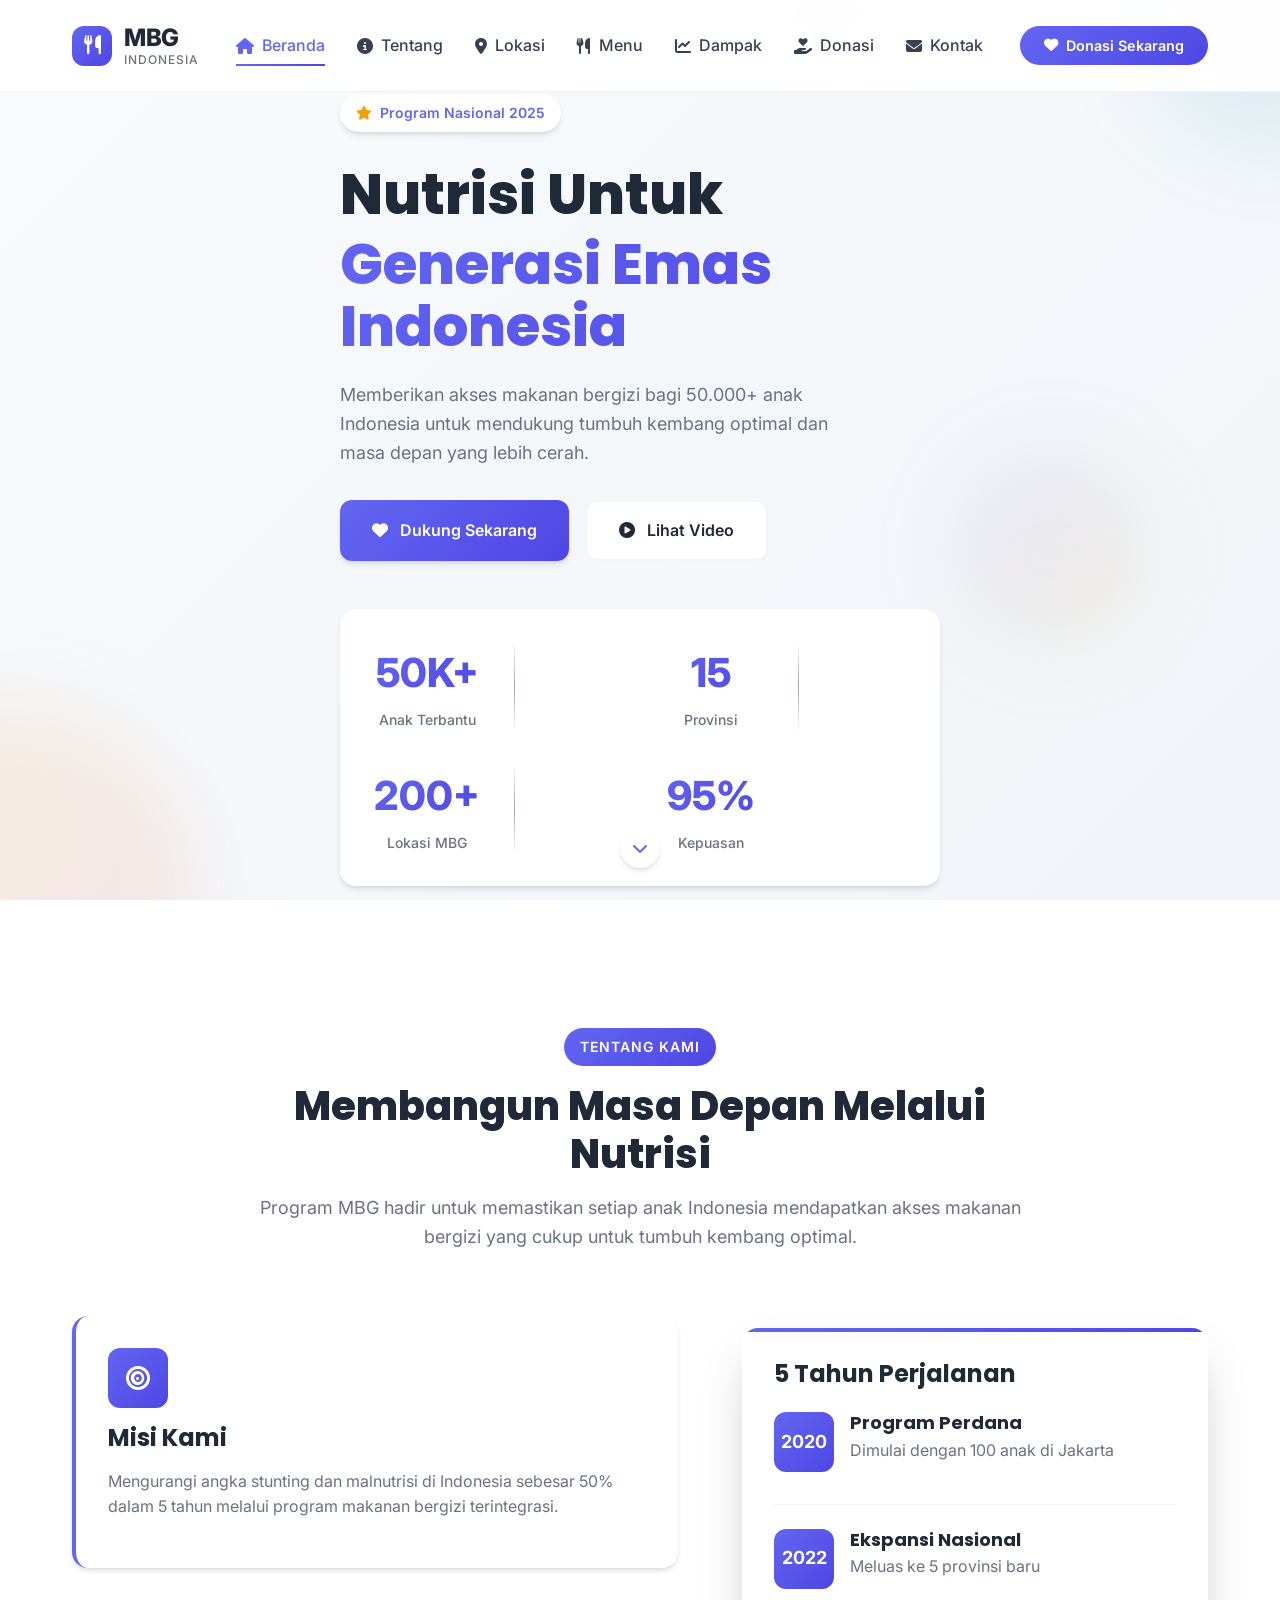
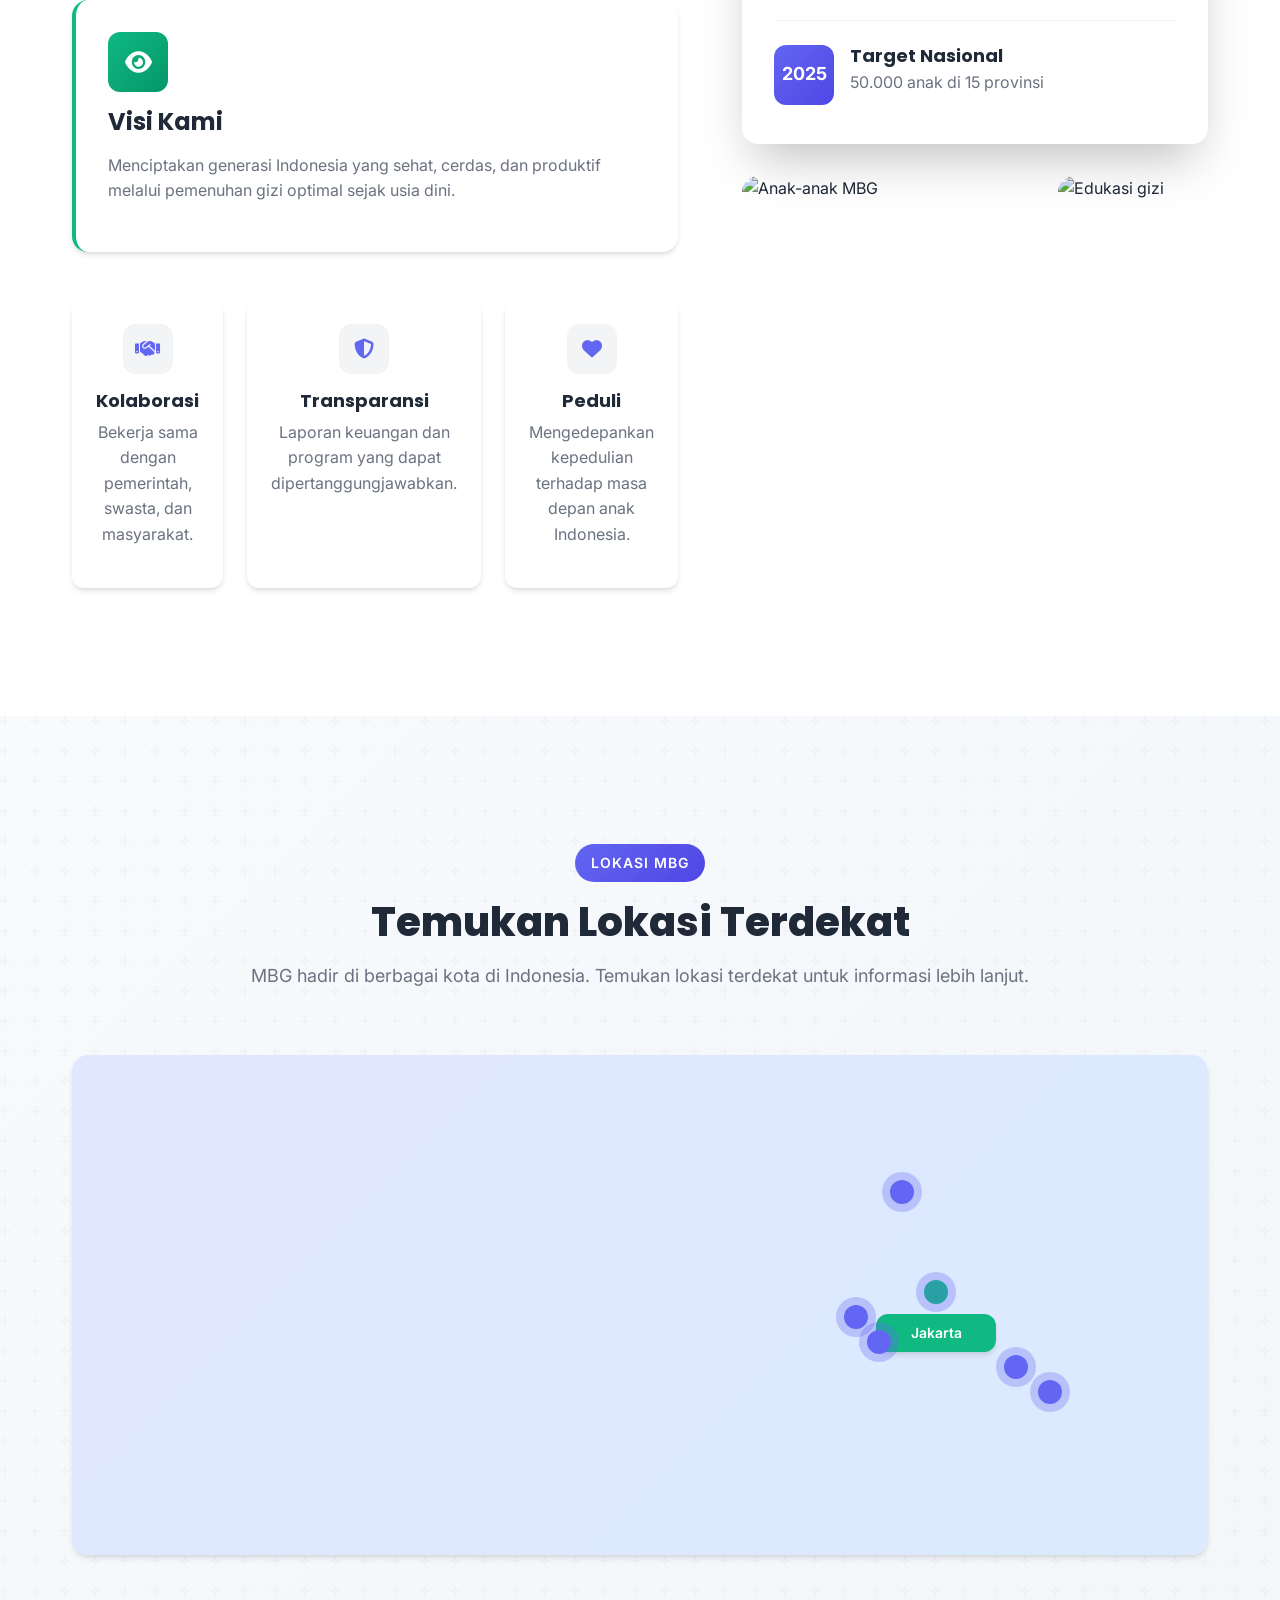
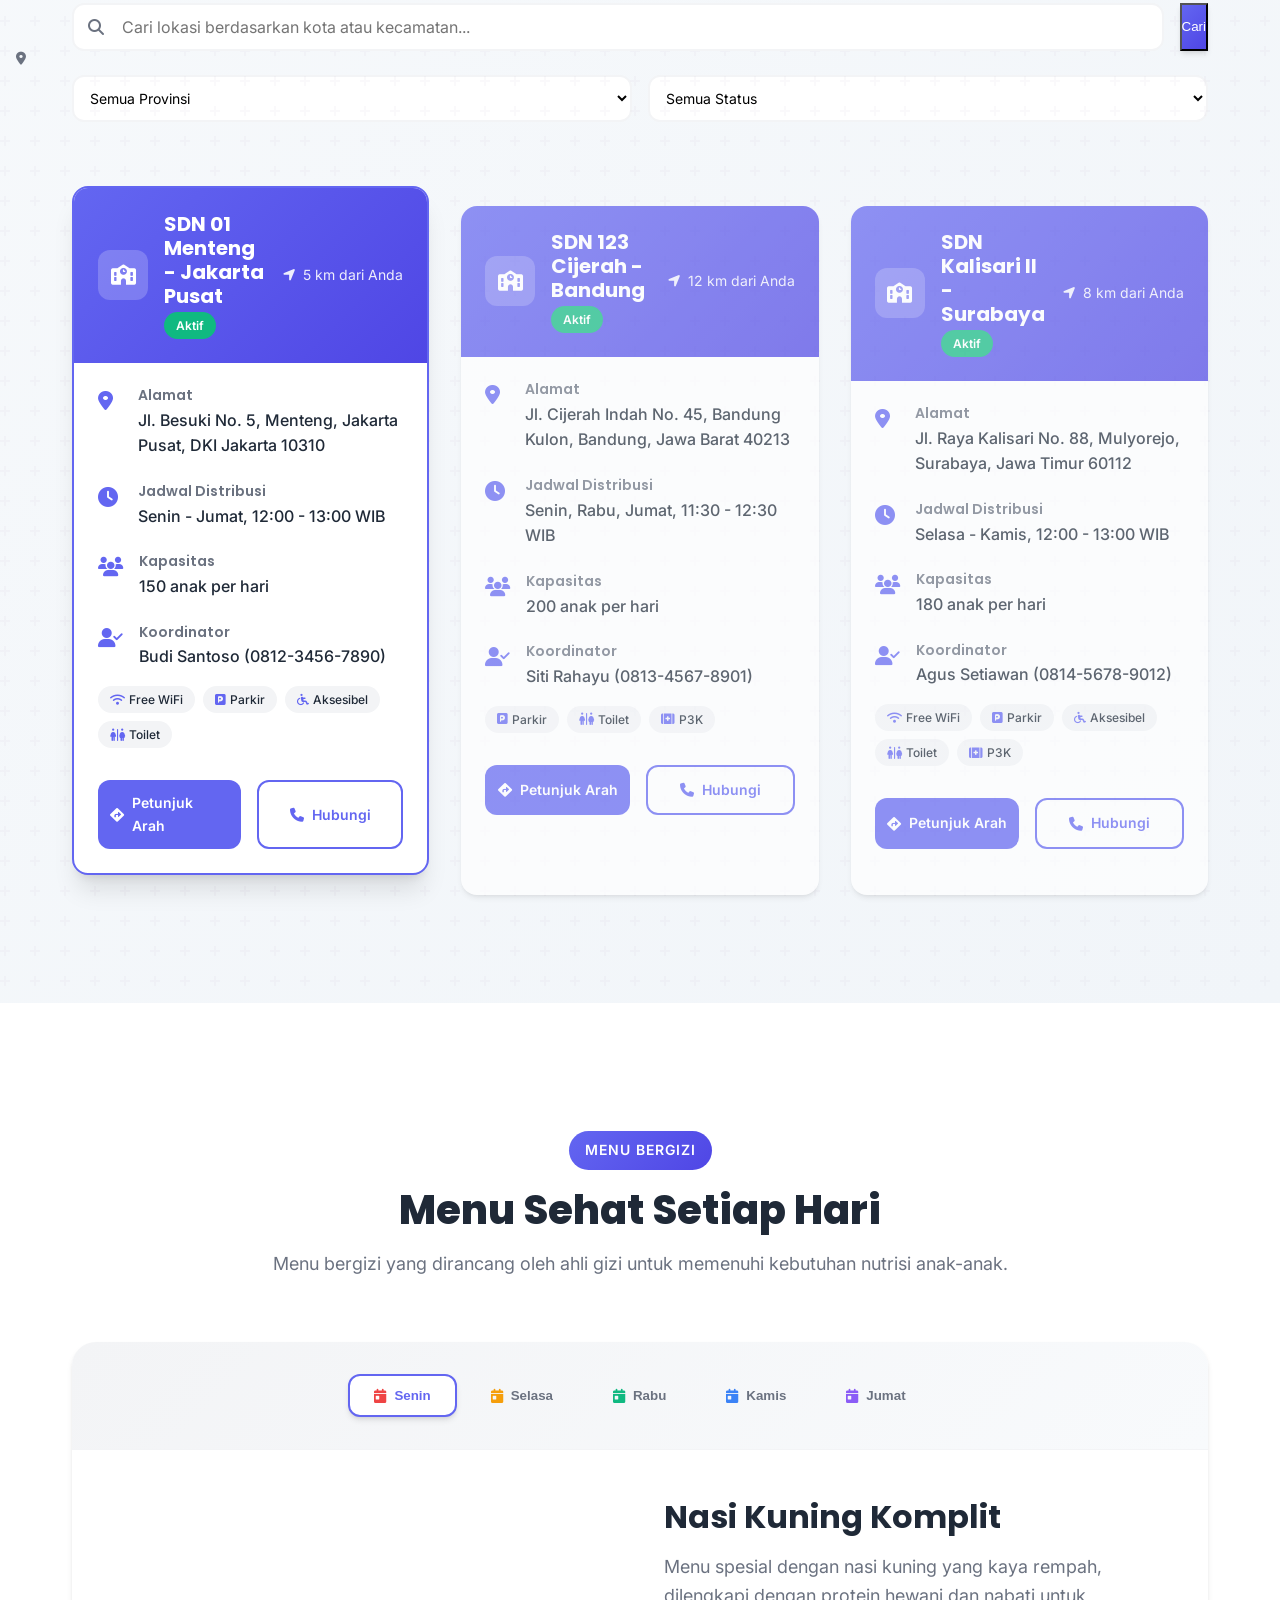
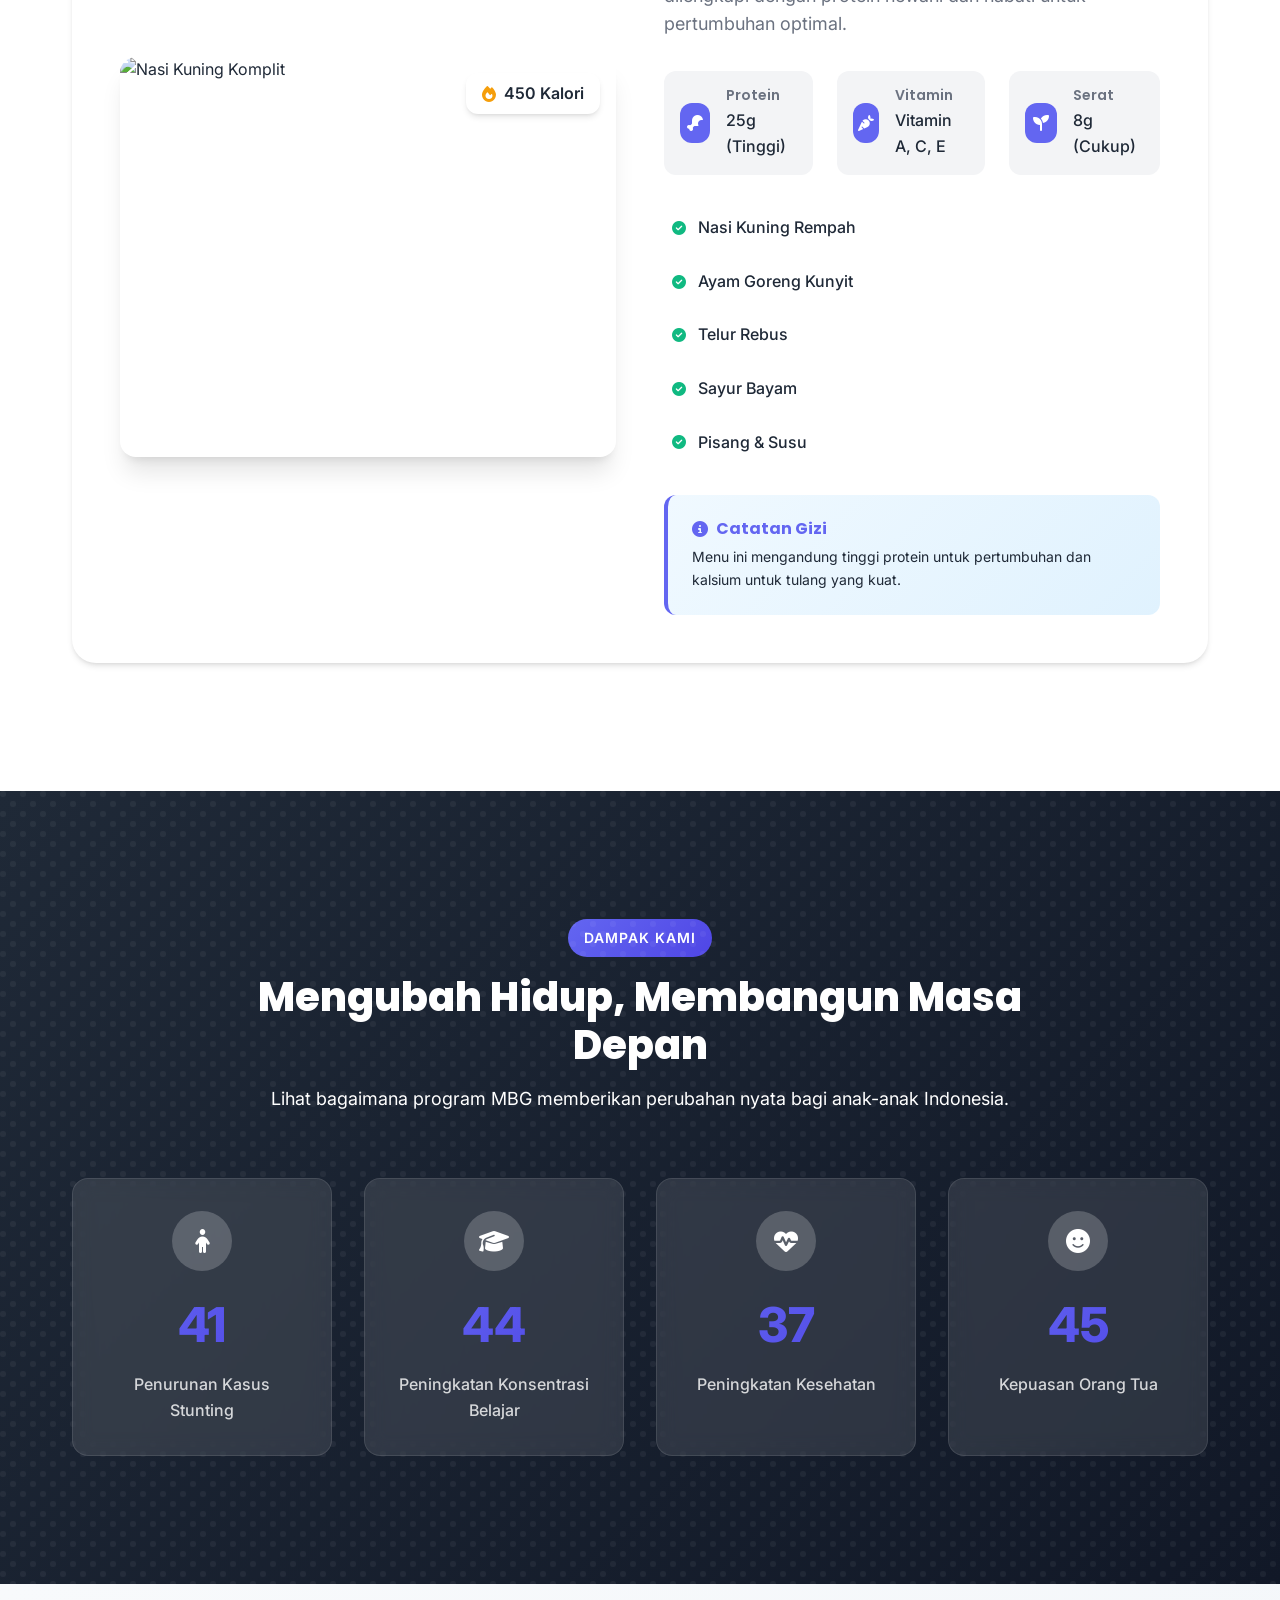
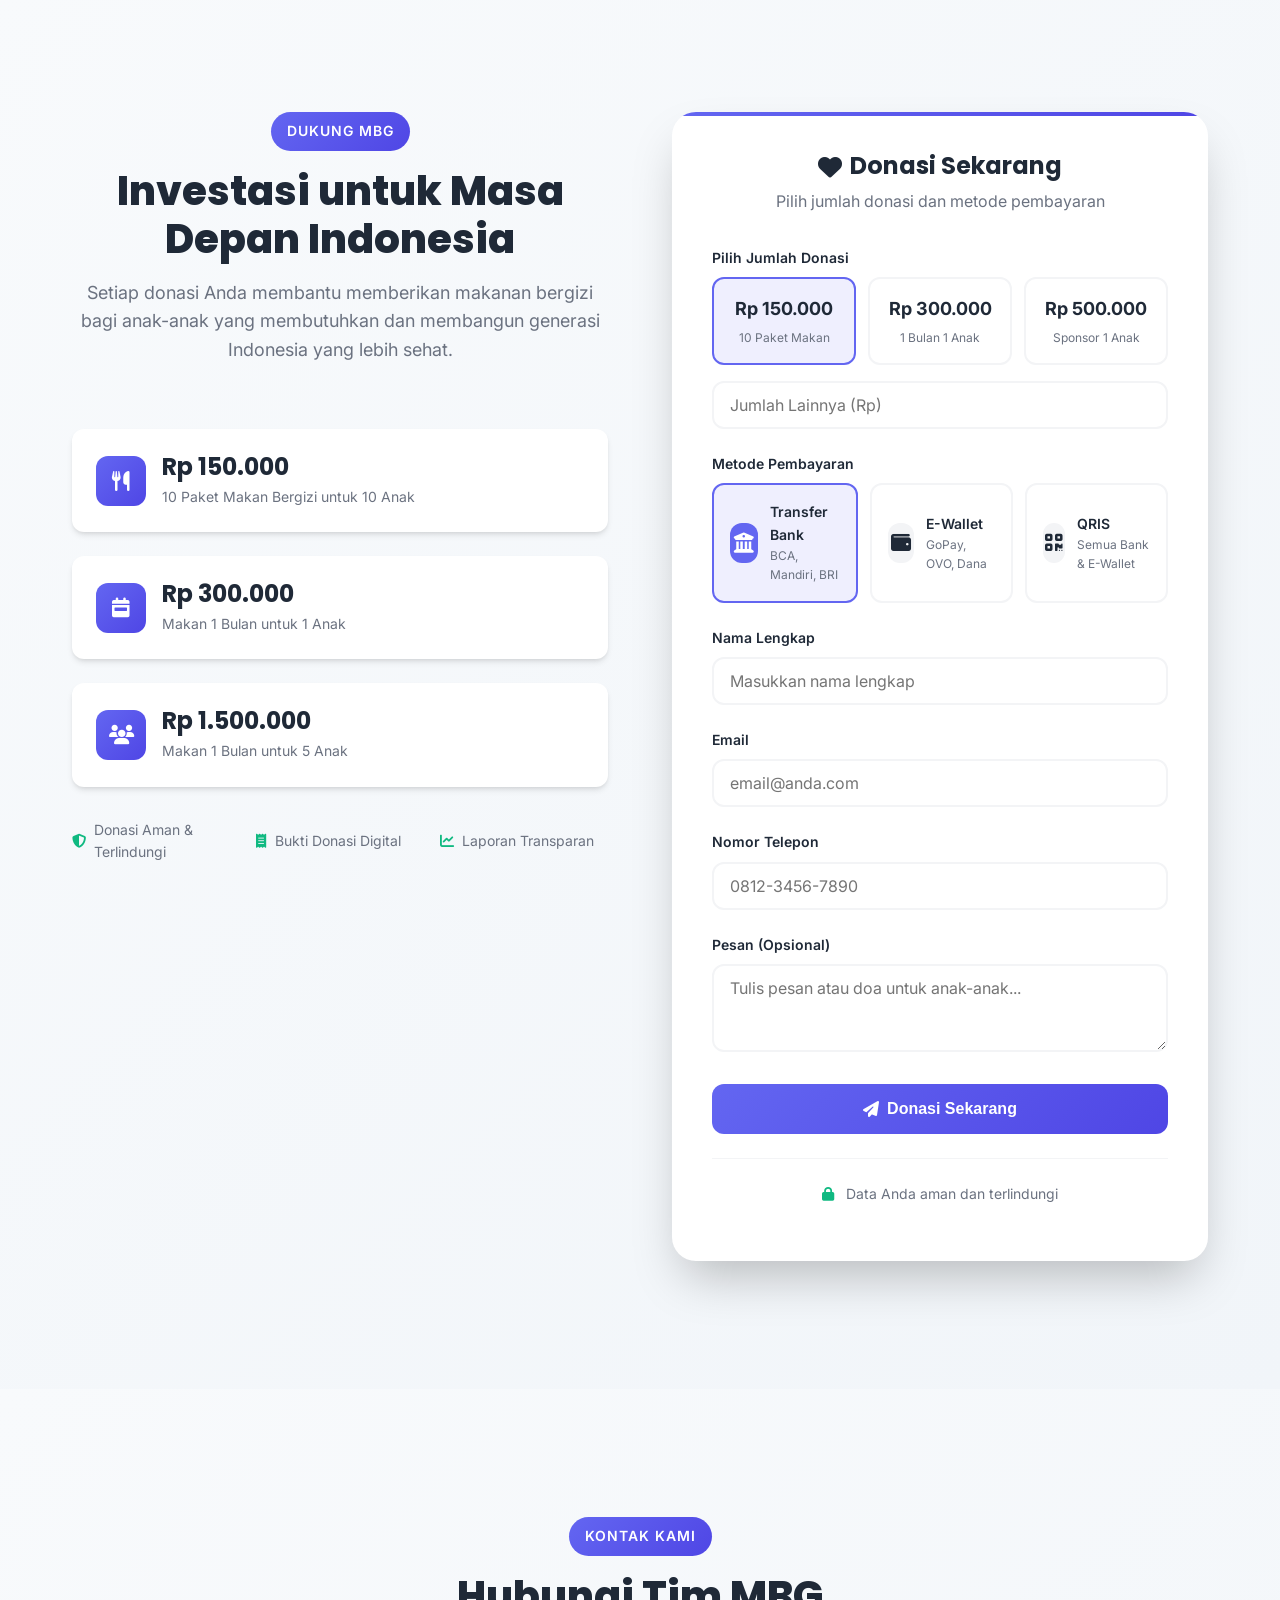
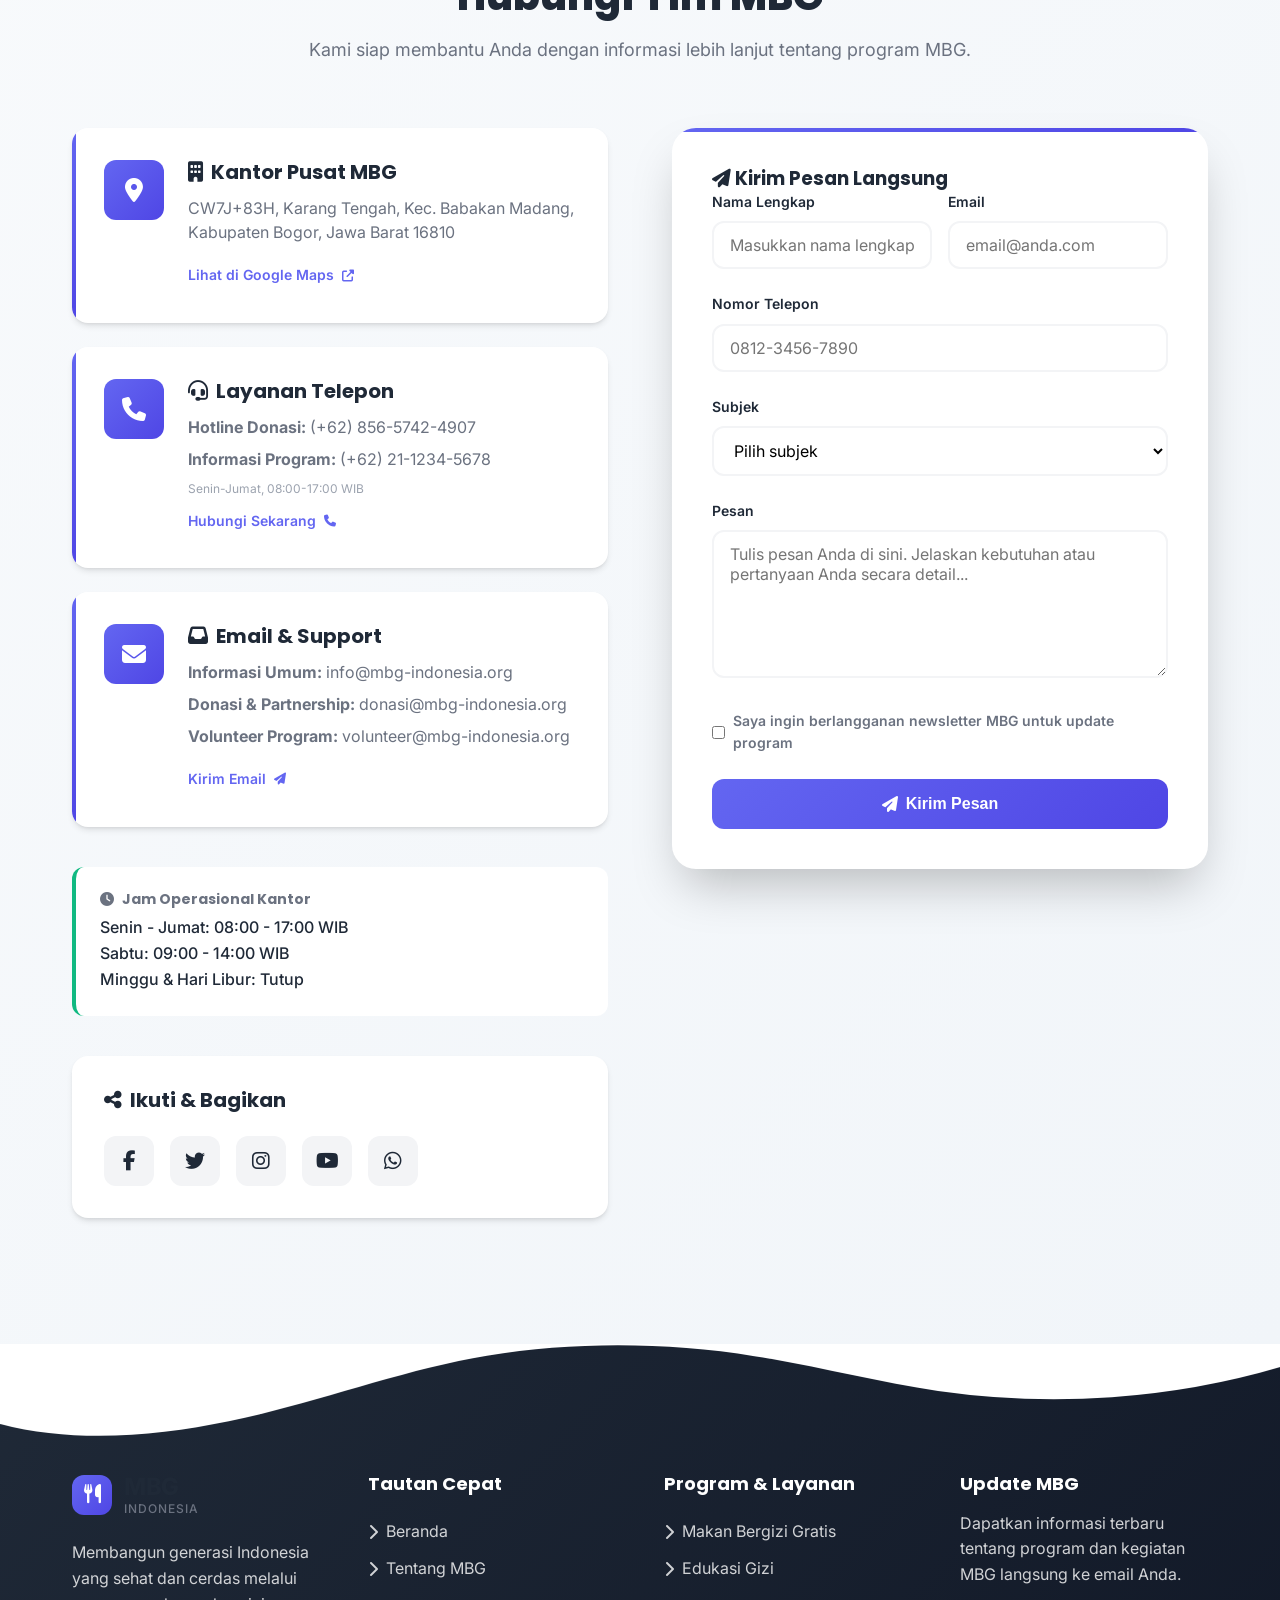
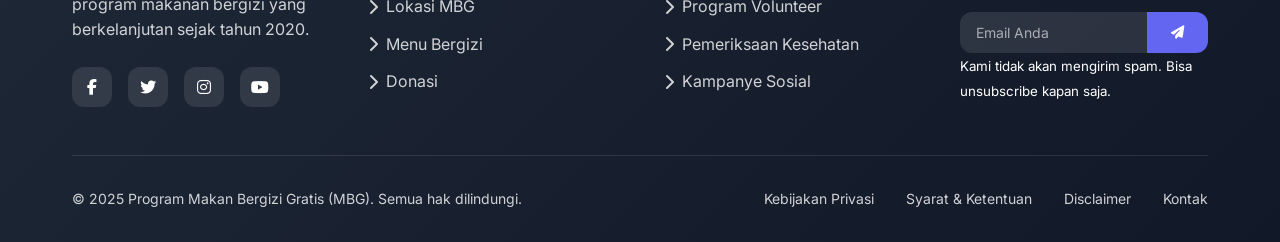
==== commit 714dc810: "new" ====
--- a/index.html
+++ b/index.html
@@ -6,13 +6,13 @@
     <meta name="description" content="Program Makan Bergizi Gratis (MBG) - Memberikan akses makanan bergizi bagi anak-anak Indonesia untuk mendukung tumbuh kembang optimal">
     <meta name="keywords" content="makan bergizi, anak Indonesia, nutrisi, donasi, sukarelawan">
     <title>Program Makan Bergizi Gratis (MBG) - Nutrisi untuk Anak Indonesia</title>
-    <link rel="stylesheet" href="css/style.css">
     <link rel="stylesheet" href="https://cdnjs.cloudflare.com/ajax/libs/font-awesome/6.4.0/css/all.min.css">
     <link href="https://fonts.googleapis.com/css2?family=Inter:wght@300;400;500;600;700;800;900&family=Poppins:wght@300;400;500;600;700&display=swap" rel="stylesheet">
     <link rel="stylesheet" href="https://cdnjs.cloudflare.com/ajax/libs/animate.css/4.1.1/animate.min.css">
+    <link rel="stylesheet" href="css/style.css">
 </head>
 <body>
-    Preloader
+    <!-- Preloader -->
     <div class="preloader">
         <div class="preloader-content">
             <div class="logo-loader">
@@ -39,7 +39,8 @@
                 <ul class="nav-links">
                     <li><a href="#home" class="nav-link active"><i class="fas fa-home"></i> Beranda</a></li>
                     <li><a href="#about" class="nav-link"><i class="fas fa-info-circle"></i> Tentang</a></li>
-                    <li><a href="#locations-menu" class="nav-link"><i class="fas fa-map-marker-alt"></i> Lokasi</a></li>
+                    <li><a href="#locations" class="nav-link"><i class="fas fa-map-marker-alt"></i> Lokasi</a></li>
+                    <li><a href="#menu" class="nav-link"><i class="fas fa-utensils"></i> Menu</a></li>
                     <li><a href="#impact" class="nav-link"><i class="fas fa-chart-line"></i> Dampak</a></li>
                     <li><a href="#donation" class="nav-link"><i class="fas fa-hand-holding-heart"></i> Donasi</a></li>
                     <li><a href="#contact" class="nav-link"><i class="fas fa-envelope"></i> Kontak</a></li>
@@ -88,7 +89,7 @@
                     <a href="#donation" class="btn-hero btn-hero-primary">
                         <i class="fas fa-heart"></i> Dukung Sekarang
                     </a>
-                    <a href="#about" class="btn-hero btn-hero-secondary">
+                    <a href="https://youtu.be/example-video" class="btn-hero btn-hero-secondary" target="_blank">
                         <i class="fas fa-play-circle"></i> Lihat Video
                     </a>
                 </div>
@@ -208,7 +209,7 @@
                         <div class="gallery-item main-image">
                             <img src="https://images.unsplash.com/photo-1546069901-ba9599a7e63c?ixlib=rb-4.0.3&auto=format&fit=crop&w=1000&q=80" alt="Anak-anak MBG">
                         </div>
-                        <div class="gallery-item side-image">
+                        <div class="gallery-item">
                             <img src="https://images.unsplash.com/photo-1571019613454-1cb2f99b2d8b?ixlib=rb-4.0.3&auto=format&fit=crop&w=800&q=80" alt="Edukasi gizi">
                         </div>
                     </div>
@@ -218,7 +219,7 @@
     </section>
 
     <!-- Locations Section -->
-    <section class="locations" id="locations-menu">
+    <section class="locations" id="locations">
         <div class="container">
             <div class="section-header">
                 <span class="section-label">Lokasi MBG</span>
@@ -231,24 +232,62 @@
             <!-- Map Section -->
             <div class="map-container">
                 <div class="map-visual">
+                    <!-- Simplified Indonesia Map with Points -->
                     <div class="map-overlay">
-                        <div class="map-point jakarta active" data-location="jakarta">
+                        <div class="map-point jakarta active" data-location="jakarta" data-tooltip="Jakarta - 5 lokasi aktif">
                             <div class="point-pulse"></div>
                             <div class="point-label">Jakarta</div>
                         </div>
-                        <div class="map-point bandung" data-location="bandung">
+                        <div class="map-point bandung" data-location="bandung" data-tooltip="Bandung - 3 lokasi aktif">
                             <div class="point-pulse"></div>
                             <div class="point-label">Bandung</div>
                         </div>
-                        <div class="map-point surabaya" data-location="surabaya">
+                        <div class="map-point surabaya" data-location="surabaya" data-tooltip="Surabaya - 4 lokasi aktif">
                             <div class="point-pulse"></div>
                             <div class="point-label">Surabaya</div>
                         </div>
-                        <div class="map-point yogyakarta" data-location="yogyakarta">
+                        <div class="map-point yogyakarta" data-location="yogyakarta" data-tooltip="Yogyakarta - 2 lokasi aktif">
                             <div class="point-pulse"></div>
                             <div class="point-label">Yogyakarta</div>
                         </div>
-                    </div>
+                        <div class="map-point medan" data-location="medan" data-tooltip="Medan - 3 lokasi aktif">
+                            <div class="point-pulse"></div>
+                            <div class="point-label">Medan</div>
+                        </div>
+                        <div class="map-point makassar" data-location="makassar" data-tooltip="Makassar - 2 lokasi aktif">
+                            <div class="point-pulse"></div>
+                            <div class="point-label">Makassar</div>
+                        </div>
+                    </div>
+                </div>
+            </div>
+
+            <!-- Location Search -->
+            <div class="location-search">
+                <div class="search-box">
+                    <div class="input-group">
+                        <i class="fas fa-search"></i>
+                        <input type="text" id="locationSearch" placeholder="Cari lokasi berdasarkan kota atau kecamatan...">
+                    </div>
+                    <button class="btn-primary search-btn">
+                        <i class="fas fa-map-marker-alt"></i> Cari
+                    </button>
+                </div>
+                <div class="search-filters">
+                    <select id="provinceFilter">
+                        <option value="">Semua Provinsi</option>
+                        <option value="jakarta">DKI Jakarta</option>
+                        <option value="jabar">Jawa Barat</option>
+                        <option value="jatim">Jawa Timur</option>
+                        <option value="yogyakarta">DI Yogyakarta</option>
+                        <option value="sumut">Sumatera Utara</option>
+                        <option value="sulsel">Sulawesi Selatan</option>
+                    </select>
+                    <select id="statusFilter">
+                        <option value="">Semua Status</option>
+                        <option value="active">Aktif</option>
+                        <option value="coming">Akan Datang</option>
+                    </select>
                 </div>
             </div>
 
@@ -260,7 +299,7 @@
                             <i class="fas fa-school"></i>
                         </div>
                         <div class="location-title">
-                            <h3>Jakarta Pusat</h3>
+                            <h3>SDN 01 Menteng - Jakarta Pusat</h3>
                             <span class="location-status active">Aktif</span>
                         </div>
                         <div class="location-distance">
@@ -274,13 +313,13 @@
                                 <i class="fas fa-map-marker-alt"></i>
                                 <div>
                                     <h4>Alamat</h4>
-                                    <p>SDN 01 Menteng, Jl. Besuki No. 5, Jakarta Pusat</p>
+                                    <p>Jl. Besuki No. 5, Menteng, Jakarta Pusat, DKI Jakarta 10310</p>
                                 </div>
                             </div>
                             <div class="info-item">
                                 <i class="fas fa-clock"></i>
                                 <div>
-                                    <h4>Jadwal</h4>
+                                    <h4>Jadwal Distribusi</h4>
                                     <p>Senin - Jumat, 12:00 - 13:00 WIB</p>
                                 </div>
                             </div>
@@ -291,12 +330,25 @@
                                     <p>150 anak per hari</p>
                                 </div>
                             </div>
+                            <div class="info-item">
+                                <i class="fas fa-user-check"></i>
+                                <div>
+                                    <h4>Koordinator</h4>
+                                    <p>Budi Santoso (0812-3456-7890)</p>
+                                </div>
+                            </div>
+                        </div>
+                        <div class="location-features">
+                            <span class="feature-tag"><i class="fas fa-wifi"></i> Free WiFi</span>
+                            <span class="feature-tag"><i class="fas fa-parking"></i> Parkir</span>
+                            <span class="feature-tag"><i class="fas fa-wheelchair"></i> Aksesibel</span>
+                            <span class="feature-tag"><i class="fas fa-restroom"></i> Toilet</span>
                         </div>
                         <div class="location-actions">
-                            <a href="#" class="btn-location">
+                            <a href="https://maps.google.com/?q=SDN+01+Menteng+Jakarta+Pusat" target="_blank" class="btn-location btn-location-primary">
                                 <i class="fas fa-directions"></i> Petunjuk Arah
                             </a>
-                            <a href="#" class="btn-location btn-location-secondary">
+                            <a href="tel:+6281256742490" class="btn-location btn-location-secondary">
                                 <i class="fas fa-phone"></i> Hubungi
                             </a>
                         </div>
@@ -309,7 +361,7 @@
                             <i class="fas fa-school"></i>
                         </div>
                         <div class="location-title">
-                            <h3>Bandung</h3>
+                            <h3>SDN 123 Cijerah - Bandung</h3>
                             <span class="location-status active">Aktif</span>
                         </div>
                         <div class="location-distance">
@@ -323,13 +375,13 @@
                                 <i class="fas fa-map-marker-alt"></i>
                                 <div>
                                     <h4>Alamat</h4>
-                                    <p>SDN 123 Cijerah, Jl. Cijerah Indah No. 45, Bandung</p>
+                                    <p>Jl. Cijerah Indah No. 45, Bandung Kulon, Bandung, Jawa Barat 40213</p>
                                 </div>
                             </div>
                             <div class="info-item">
                                 <i class="fas fa-clock"></i>
                                 <div>
-                                    <h4>Jadwal</h4>
+                                    <h4>Jadwal Distribusi</h4>
                                     <p>Senin, Rabu, Jumat, 11:30 - 12:30 WIB</p>
                                 </div>
                             </div>
@@ -340,12 +392,24 @@
                                     <p>200 anak per hari</p>
                                 </div>
                             </div>
+                            <div class="info-item">
+                                <i class="fas fa-user-check"></i>
+                                <div>
+                                    <h4>Koordinator</h4>
+                                    <p>Siti Rahayu (0813-4567-8901)</p>
+                                </div>
+                            </div>
+                        </div>
+                        <div class="location-features">
+                            <span class="feature-tag"><i class="fas fa-parking"></i> Parkir</span>
+                            <span class="feature-tag"><i class="fas fa-restroom"></i> Toilet</span>
+                            <span class="feature-tag"><i class="fas fa-first-aid"></i> P3K</span>
                         </div>
                         <div class="location-actions">
-                            <a href="#" class="btn-location">
+                            <a href="https://maps.google.com/?q=SDN+123+Cijerah+Bandung" target="_blank" class="btn-location btn-location-primary">
                                 <i class="fas fa-directions"></i> Petunjuk Arah
                             </a>
-                            <a href="#" class="btn-location btn-location-secondary">
+                            <a href="tel:+6281256742490" class="btn-location btn-location-secondary">
                                 <i class="fas fa-phone"></i> Hubungi
                             </a>
                         </div>
@@ -358,7 +422,7 @@
                             <i class="fas fa-school"></i>
                         </div>
                         <div class="location-title">
-                            <h3>Surabaya</h3>
+                            <h3>SDN Kalisari II - Surabaya</h3>
                             <span class="location-status active">Aktif</span>
                         </div>
                         <div class="location-distance">
@@ -372,13 +436,13 @@
                                 <i class="fas fa-map-marker-alt"></i>
                                 <div>
                                     <h4>Alamat</h4>
-                                    <p>SDN Kalisari II, Jl. Raya Kalisari No. 88, Surabaya</p>
+                                    <p>Jl. Raya Kalisari No. 88, Mulyorejo, Surabaya, Jawa Timur 60112</p>
                                 </div>
                             </div>
                             <div class="info-item">
                                 <i class="fas fa-clock"></i>
                                 <div>
-                                    <h4>Jadwal</h4>
+                                    <h4>Jadwal Distribusi</h4>
                                     <p>Selasa - Kamis, 12:00 - 13:00 WIB</p>
                                 </div>
                             </div>
@@ -389,12 +453,26 @@
                                     <p>180 anak per hari</p>
                                 </div>
                             </div>
+                            <div class="info-item">
+                                <i class="fas fa-user-check"></i>
+                                <div>
+                                    <h4>Koordinator</h4>
+                                    <p>Agus Setiawan (0814-5678-9012)</p>
+                                </div>
+                            </div>
+                        </div>
+                        <div class="location-features">
+                            <span class="feature-tag"><i class="fas fa-wifi"></i> Free WiFi</span>
+                            <span class="feature-tag"><i class="fas fa-parking"></i> Parkir</span>
+                            <span class="feature-tag"><i class="fas fa-wheelchair"></i> Aksesibel</span>
+                            <span class="feature-tag"><i class="fas fa-restroom"></i> Toilet</span>
+                            <span class="feature-tag"><i class="fas fa-first-aid"></i> P3K</span>
                         </div>
                         <div class="location-actions">
-                            <a href="#" class="btn-location">
+                            <a href="https://maps.google.com/?q=SDN+Kalisari+II+Surabaya" target="_blank" class="btn-location btn-location-primary">
                                 <i class="fas fa-directions"></i> Petunjuk Arah
                             </a>
-                            <a href="#" class="btn-location btn-location-secondary">
+                            <a href="tel:+6281256742490" class="btn-location btn-location-secondary">
                                 <i class="fas fa-phone"></i> Hubungi
                             </a>
                         </div>
@@ -405,7 +483,7 @@
     </section>
 
     <!-- Menu Section -->
-    <section class="menu-section">
+    <section class="menu-section" id="menu">
         <div class="container">
             <div class="section-header">
                 <span class="section-label">Menu Bergizi</span>
@@ -418,15 +496,26 @@
             <div class="menu-tabs">
                 <div class="tabs-header">
                     <div class="tabs">
-                        <button class="tab active" data-day="senin">Senin</button>
-                        <button class="tab" data-day="selasa">Selasa</button>
-                        <button class="tab" data-day="rabu">Rabu</button>
-                        <button class="tab" data-day="kamis">Kamis</button>
-                        <button class="tab" data-day="jumat">Jumat</button>
+                        <button class="tab active" data-day="senin">
+                            <i class="fas fa-calendar-day day-color"></i> Senin
+                        </button>
+                        <button class="tab" data-day="selasa">
+                            <i class="fas fa-calendar-day day-color"></i> Selasa
+                        </button>
+                        <button class="tab" data-day="rabu">
+                            <i class="fas fa-calendar-day day-color"></i> Rabu
+                        </button>
+                        <button class="tab" data-day="kamis">
+                            <i class="fas fa-calendar-day day-color"></i> Kamis
+                        </button>
+                        <button class="tab" data-day="jumat">
+                            <i class="fas fa-calendar-day day-color"></i> Jumat
+                        </button>
                     </div>
                 </div>
 
                 <div class="tabs-content">
+                    <!-- Senin Menu -->
                     <div class="tab-content active" id="senin-menu">
                         <div class="menu-detail">
                             <div class="menu-image">
@@ -478,11 +567,253 @@
                                     <li><i class="fas fa-check-circle"></i> Sayur Bayam</li>
                                     <li><i class="fas fa-check-circle"></i> Pisang & Susu</li>
                                 </ul>
+                                <div class="menu-note">
+                                    <h4><i class="fas fa-info-circle"></i> Catatan Gizi</h4>
+                                    <p>Menu ini mengandung tinggi protein untuk pertumbuhan dan kalsium untuk tulang yang kuat.</p>
+                                </div>
                             </div>
                         </div>
                     </div>
                     
-                    <!-- Other days content would go here -->
+                    <!-- Selasa Menu -->
+                    <div class="tab-content" id="selasa-menu">
+                        <div class="menu-detail">
+                            <div class="menu-image">
+                                <img src="https://images.unsplash.com/photo-1565958011703-44f9829ba187?ixlib=rb-4.0.3&auto=format&fit=crop&w=1000&q=80" alt="Nasi Goreng Sehat">
+                                <div class="menu-badge">
+                                    <i class="fas fa-fire"></i>
+                                    420 Kalori
+                                </div>
+                            </div>
+                            <div class="menu-info">
+                                <h3>Nasi Goreng Sehat</h3>
+                                <p class="menu-description">
+                                    Nasi goreng dengan sayuran segar dan protein berkualitas tinggi, 
+                                    dimasak dengan minyak sehat untuk kebutuhan energi harian.
+                                </p>
+                                <div class="nutrition-grid">
+                                    <div class="nutrition-item">
+                                        <div class="nutrition-icon">
+                                            <i class="fas fa-drumstick-bite"></i>
+                                        </div>
+                                        <div>
+                                            <h4>Protein</h4>
+                                            <p>22g (Tinggi)</p>
+                                        </div>
+                                    </div>
+                                    <div class="nutrition-item">
+                                        <div class="nutrition-icon">
+                                            <i class="fas fa-carrot"></i>
+                                        </div>
+                                        <div>
+                                            <h4>Vitamin</h4>
+                                            <p>Vitamin B, K</p>
+                                        </div>
+                                    </div>
+                                    <div class="nutrition-item">
+                                        <div class="nutrition-icon">
+                                            <i class="fas fa-seedling"></i>
+                                        </div>
+                                        <div>
+                                            <h4>Serat</h4>
+                                            <p>6g (Cukup)</p>
+                                        </div>
+                                    </div>
+                                </div>
+                                <ul class="menu-items">
+                                    <li><i class="fas fa-check-circle"></i> Nasi Goreng Sayuran</li>
+                                    <li><i class="fas fa-check-circle"></i> Ayam Suwir</li>
+                                    <li><i class="fas fa-check-circle"></i> Telur Mata Sapi</li>
+                                    <li><i class="fas fa-check-circle"></i> Kerupuk Ikan</li>
+                                    <li><i class="fas fa-check-circle"></i> Jeruk & Yoghurt</li>
+                                </ul>
+                                <div class="menu-note">
+                                    <h4><i class="fas fa-info-circle"></i> Catatan Gizi</h4>
+                                    <p>Mengandung karbohidrat kompleks untuk energi berkelanjutan dan probiotik untuk pencernaan sehat.</p>
+                                </div>
+                            </div>
+                        </div>
+                    </div>
+                    
+                    <!-- Rabu Menu -->
+                    <div class="tab-content" id="rabu-menu">
+                        <div class="menu-detail">
+                            <div class="menu-image">
+                                <img src="https://images.unsplash.com/photo-1546069901-d5bfd2cbfb1f?ixlib=rb-4.0.3&auto=format&fit=crop&w=1000&q=80" alt="Sayur Asem Komplit">
+                                <div class="menu-badge">
+                                    <i class="fas fa-fire"></i>
+                                    380 Kalori
+                                </div>
+                            </div>
+                            <div class="menu-info">
+                                <h3>Sayur Asem Komplit</h3>
+                                <p class="menu-description">
+                                    Masakan tradisional Indonesia dengan berbagai sayuran segar dan protein nabati, 
+                                    kaya akan antioksidan dan mineral.
+                                </p>
+                                <div class="nutrition-grid">
+                                    <div class="nutrition-item">
+                                        <div class="nutrition-icon">
+                                            <i class="fas fa-drumstick-bite"></i>
+                                        </div>
+                                        <div>
+                                            <h4>Protein</h4>
+                                            <p>18g (Sedang)</p>
+                                        </div>
+                                    </div>
+                                    <div class="nutrition-item">
+                                        <div class="nutrition-icon">
+                                            <i class="fas fa-carrot"></i>
+                                        </div>
+                                        <div>
+                                            <h4>Vitamin</h4>
+                                            <p>Vitamin C, K, Folat</p>
+                                        </div>
+                                    </div>
+                                    <div class="nutrition-item">
+                                        <div class="nutrition-icon">
+                                            <i class="fas fa-seedling"></i>
+                                        </div>
+                                        <div>
+                                            <h4>Serat</h4>
+                                            <p>10g (Tinggi)</p>
+                                        </div>
+                                    </div>
+                                </div>
+                                <ul class="menu-items">
+                                    <li><i class="fas fa-check-circle"></i> Nasi Putih</li>
+                                    <li><i class="fas fa-check-circle"></i> Sayur Asem Segar</li>
+                                    <li><i class="fas fa-check-circle"></i> Tempe Goreng</li>
+                                    <li><i class="fas fa-check-circle"></i> Sambal Tomat</li>
+                                    <li><i class="fas fa-check-circle"></i> Pepaya & Susu</li>
+                                </ul>
+                                <div class="menu-note">
+                                    <h4><i class="fas fa-info-circle"></i> Catatan Gizi</h4>
+                                    <p>Kaya serat untuk pencernaan dan antioksidan untuk sistem imun yang kuat.</p>
+                                </div>
+                            </div>
+                        </div>
+                    </div>
+                    
+                    <!-- Kamis Menu -->
+                    <div class="tab-content" id="kamis-menu">
+                        <div class="menu-detail">
+                            <div class="menu-image">
+                                <img src="https://images.unsplash.com/photo-1563379091339-03246963d9d6?ixlib=rb-4.0.3&auto=format&fit=crop&w=1000&q=80" alt="Soto Ayam">
+                                <div class="menu-badge">
+                                    <i class="fas fa-fire"></i>
+                                    400 Kalori
+                                </div>
+                            </div>
+                            <div class="menu-info">
+                                <h3>Soto Ayam Bergizi</h3>
+                                <p class="menu-description">
+                                    Soto ayam dengan kuah kaldu tulang yang kaya kolagen, dilengkapi 
+                                    dengan berbagai sayuran dan protein untuk kesehatan optimal.
+                                </p>
+                                <div class="nutrition-grid">
+                                    <div class="nutrition-item">
+                                        <div class="nutrition-icon">
+                                            <i class="fas fa-drumstick-bite"></i>
+                                        </div>
+                                        <div>
+                                            <h4>Protein</h4>
+                                            <p>20g (Sedang)</p>
+                                        </div>
+                                    </div>
+                                    <div class="nutrition-item">
+                                        <div class="nutrition-icon">
+                                            <i class="fas fa-carrot"></i>
+                                        </div>
+                                        <div>
+                                            <h4>Mineral</h4>
+                                            <p>Kalsium, Zat Besi</p>
+                                        </div>
+                                    </div>
+                                    <div class="nutrition-item">
+                                        <div class="nutrition-icon">
+                                            <i class="fas fa-seedling"></i>
+                                        </div>
+                                        <div>
+                                            <h4>Serat</h4>
+                                            <p>5g (Cukup)</p>
+                                        </div>
+                                    </div>
+                                </div>
+                                <ul class="menu-items">
+                                    <li><i class="fas fa-check-circle"></i> Soto Ayam Kuah</li>
+                                    <li><i class="fas fa-check-circle"></i> Ayam Suwir</li>
+                                    <li><i class="fas fa-check-circle"></i> Tauge & Kol</li>
+                                    <li><i class="fas fa-check-circle"></i> Telur Rebus</li>
+                                    <li><i class="fas fa-check-circle"></i> Apel & Susu</li>
+                                </ul>
+                                <div class="menu-note">
+                                    <h4><i class="fas fa-info-circle"></i> Catatan Gizi</h4>
+                                    <p>Kaldu tulang kaya kolagen untuk pertumbuhan tulang dan sendi yang sehat.</p>
+                                </div>
+                            </div>
+                        </div>
+                    </div>
+                    
+                    <!-- Jumat Menu -->
+                    <div class="tab-content" id="jumat-menu">
+                        <div class="menu-detail">
+                            <div class="menu-image">
+                                <img src="https://images.unsplash.com/photo-1513104890138-7c749659a591?ixlib=rb-4.0.3&auto=format&fit=crop&w=1000&q=80" alt="Mie Goreng Sehat">
+                                <div class="menu-badge">
+                                    <i class="fas fa-fire"></i>
+                                    410 Kalori
+                                </div>
+                            </div>
+                            <div class="menu-info">
+                                <h3>Mie Goreng Sehat</h3>
+                                <p class="menu-description">
+                                    Mie goreng dengan tambahan sayuran dan protein, menggunakan mie 
+                                    telur berkualitas tinggi dan bumbu rendah sodium.
+                                </p>
+                                <div class="nutrition-grid">
+                                    <div class="nutrition-item">
+                                        <div class="nutrition-icon">
+                                            <i class="fas fa-drumstick-bite"></i>
+                                        </div>
+                                        <div>
+                                            <h4>Protein</h4>
+                                            <p>19g (Sedang)</p>
+                                        </div>
+                                    </div>
+                                    <div class="nutrition-item">
+                                        <div class="nutrition-icon">
+                                            <i class="fas fa-carrot"></i>
+                                        </div>
+                                        <div>
+                                            <h4>Vitamin</h4>
+                                            <p>Vitamin A, B12</p>
+                                        </div>
+                                    </div>
+                                    <div class="nutrition-item">
+                                        <div class="nutrition-icon">
+                                            <i class="fas fa-seedling"></i>
+                                        </div>
+                                        <div>
+                                            <h4>Serat</h4>
+                                            <p>7g (Cukup)</p>
+                                        </div>
+                                    </div>
+                                </div>
+                                <ul class="menu-items">
+                                    <li><i class="fas fa-check-circle"></i> Mie Goreng Sayuran</li>
+                                    <li><i class="fas fa-check-circle"></i> Udang & Ayam</li>
+                                    <li><i class="fas fa-check-circle"></i> Telur</li>
+                                    <li><i class="fas fa-check-circle"></i> Acar Segar</li>
+                                    <li><i class="fas fa-check-circle"></i> Pisang & Susu</li>
+                                </ul>
+                                <div class="menu-note">
+                                    <h4><i class="fas fa-info-circle"></i> Catatan Gizi</h4>
+                                    <p>Mengandung omega-3 dari udang untuk perkembangan otak dan penglihatan.</p>
+                                </div>
+                            </div>
+                        </div>
+                    </div>
                 </div>
             </div>
         </div>
@@ -560,8 +891,8 @@
                                 <i class="fas fa-utensils"></i>
                             </div>
                             <div class="impact-info">
-                                <h3>Rp 15.000</h3>
-                                <p>1 Paket Makan Bergizi untuk 1 Anak</p>
+                                <h3>Rp 150.000</h3>
+                                <p>10 Paket Makan Bergizi untuk 10 Anak</p>
                             </div>
                         </div>
                         <div class="impact-card">
@@ -714,8 +1045,11 @@
                             <i class="fas fa-map-marker-alt"></i>
                         </div>
                         <div class="contact-details">
-                            <h3>Kantor Pusat</h3>
+                            <h3><i class="fas fa-building"></i> Kantor Pusat MBG</h3>
                             <p>CW7J+83H, Karang Tengah, Kec. Babakan Madang, Kabupaten Bogor, Jawa Barat 16810</p>
+                            <a href="https://maps.google.com/?q=Karang+Tengah+Babakan+Madang+Bogor" target="_blank" class="contact-action">
+                                Lihat di Google Maps <i class="fas fa-external-link-alt"></i>
+                            </a>
                         </div>
                     </div>
 
@@ -724,9 +1058,13 @@
                             <i class="fas fa-phone"></i>
                         </div>
                         <div class="contact-details">
-                            <h3>Telepon</h3>
-                            <p>(+62) 856-5742-4907</p>
+                            <h3><i class="fas fa-headset"></i> Layanan Telepon</h3>
+                            <p><strong>Hotline Donasi:</strong> (+62) 856-5742-4907</p>
+                            <p><strong>Informasi Program:</strong> (+62) 21-1234-5678</p>
                             <small>Senin-Jumat, 08:00-17:00 WIB</small>
+                            <a href="tel:+6285657424907" class="contact-action">
+                                Hubungi Sekarang <i class="fas fa-phone"></i>
+                            </a>
                         </div>
                     </div>
 
@@ -735,28 +1073,39 @@
                             <i class="fas fa-envelope"></i>
                         </div>
                         <div class="contact-details">
-                            <h3>Email</h3>
-                            <p>info@mbg-indonesia.org</p>
-                            <p>donasi@mbg-indonesia.org</p>
-                        </div>
+                            <h3><i class="fas fa-inbox"></i> Email & Support</h3>
+                            <p><strong>Informasi Umum:</strong> info@mbg-indonesia.org</p>
+                            <p><strong>Donasi & Partnership:</strong> donasi@mbg-indonesia.org</p>
+                            <p><strong>Volunteer Program:</strong> volunteer@mbg-indonesia.org</p>
+                            <a href="mailto:info@mbg-indonesia.org" class="contact-action">
+                                Kirim Email <i class="fas fa-paper-plane"></i>
+                            </a>
+                        </div>
+                    </div>
+
+                    <div class="office-hours">
+                        <h4><i class="fas fa-clock"></i> Jam Operasional Kantor</h4>
+                        <p>Senin - Jumat: 08:00 - 17:00 WIB</p>
+                        <p>Sabtu: 09:00 - 14:00 WIB</p>
+                        <p>Minggu & Hari Libur: Tutup</p>
                     </div>
 
                     <div class="social-media">
-                        <h3>Ikuti Kami</h3>
+                        <h3><i class="fas fa-share-alt"></i> Ikuti & Bagikan</h3>
                         <div class="social-icons">
-                            <a href="#" class="social-icon">
+                            <a href="#" class="social-icon facebook">
                                 <i class="fab fa-facebook-f"></i>
                             </a>
-                            <a href="#" class="social-icon">
+                            <a href="#" class="social-icon twitter">
                                 <i class="fab fa-twitter"></i>
                             </a>
-                            <a href="https://www.instagram.com/dapooyy01/" class="social-icon">
+                            <a href="https://www.instagram.com/dapooyy01/" class="social-icon instagram" target="_blank">
                                 <i class="fab fa-instagram"></i>
                             </a>
-                            <a href="https://www.youtube.com/@daffinafeeza5165" class="social-icon">
+                            <a href="https://www.youtube.com/@daffinafeeza5165" class="social-icon youtube" target="_blank">
                                 <i class="fab fa-youtube"></i>
                             </a>
-                            <a href="#" class="social-icon">
+                            <a href="https://wa.me/6285657424907" class="social-icon whatsapp" target="_blank">
                                 <i class="fab fa-whatsapp"></i>
                             </a>
                         </div>
@@ -765,7 +1114,7 @@
 
                 <div class="contact-form">
                     <div class="form-card">
-                        <h3><i class="fas fa-paper-plane"></i> Kirim Pesan</h3>
+                        <h3><i class="fas fa-paper-plane"></i> Kirim Pesan Langsung</h3>
                         <form id="contactForm">
                             <div class="form-row">
                                 <div class="form-group">
@@ -776,6 +1125,11 @@
                                     <label for="contactEmail">Email</label>
                                     <input type="email" id="contactEmail" placeholder="email@anda.com" required>
                                 </div>
+                            </div>
+
+                            <div class="form-group">
+                                <label for="contactPhone">Nomor Telepon</label>
+                                <input type="tel" id="contactPhone" placeholder="0812-3456-7890" required>
                             </div>
 
                             <div class="form-group">
@@ -786,13 +1140,21 @@
                                     <option value="sukarelawan">Menjadi Sukarelawan</option>
                                     <option value="kerjasama">Kerjasama / Partnership</option>
                                     <option value="informasi">Informasi Program</option>
+                                    <option value="sponsorship">Sponsorship Program</option>
                                     <option value="lainnya">Lainnya</option>
                                 </select>
                             </div>
 
                             <div class="form-group">
                                 <label for="contactMessage">Pesan</label>
-                                <textarea id="contactMessage" rows="5" placeholder="Tulis pesan Anda di sini..." required></textarea>
+                                <textarea id="contactMessage" rows="6" placeholder="Tulis pesan Anda di sini. Jelaskan kebutuhan atau pertanyaan Anda secara detail..." required></textarea>
+                            </div>
+
+                            <div class="form-group">
+                                <div class="newsletter-subscription">
+                                    <input type="checkbox" id="subscribeNewsletter">
+                                    <label for="subscribeNewsletter">Saya ingin berlangganan newsletter MBG untuk update program</label>
+                                </div>
                             </div>
 
                             <button type="submit" class="btn-submit">
@@ -827,41 +1189,41 @@
                     </div>
                     <p class="footer-description">
                         Membangun generasi Indonesia yang sehat dan cerdas melalui program 
-                        makanan bergizi yang berkelanjutan.
+                        makanan bergizi yang berkelanjutan sejak tahun 2020.
                     </p>
                     <div class="footer-social">
                         <a href="#" class="social-link"><i class="fab fa-facebook-f"></i></a>
                         <a href="#" class="social-link"><i class="fab fa-twitter"></i></a>
-                        <a href="#" class="social-link"><i class="fab fa-instagram"></i></a>
-                        <a href="#" class="social-link"><i class="fab fa-youtube"></i></a>
+                        <a href="https://www.instagram.com/dapooyy01/" class="social-link" target="_blank"><i class="fab fa-instagram"></i></a>
+                        <a href="https://www.youtube.com/@daffinafeeza5165" class="social-link" target="_blank"><i class="fab fa-youtube"></i></a>
                     </div>
                 </div>
 
                 <div class="footer-links">
                     <h3>Tautan Cepat</h3>
                     <ul>
-                        <li><a href="#home">Beranda</a></li>
-                        <li><a href="#about">Tentang MBG</a></li>
-                        <li><a href="#locations-menu">Lokasi MBG</a></li>
-                        <li><a href="#impact">Dampak Program</a></li>
-                        <li><a href="#donation">Donasi</a></li>
+                        <li><a href="#home"><i class="fas fa-chevron-right"></i> Beranda</a></li>
+                        <li><a href="#about"><i class="fas fa-chevron-right"></i> Tentang MBG</a></li>
+                        <li><a href="#locations"><i class="fas fa-chevron-right"></i> Lokasi MBG</a></li>
+                        <li><a href="#menu"><i class="fas fa-chevron-right"></i> Menu Bergizi</a></li>
+                        <li><a href="#donation"><i class="fas fa-chevron-right"></i> Donasi</a></li>
                     </ul>
                 </div>
 
                 <div class="footer-links">
-                    <h3>Program</h3>
+                    <h3>Program & Layanan</h3>
                     <ul>
-                        <li><a href="#">Makan Bergizi Gratis</a></li>
-                        <li><a href="#">Edukasi Gizi</a></li>
-                        <li><a href="#">Kelas Memasak</a></li>
-                        <li><a href="#">Pemeriksaan Kesehatan</a></li>
-                        <li><a href="#">Kebun Sekolah</a></li>
+                        <li><a href="#"><i class="fas fa-chevron-right"></i> Makan Bergizi Gratis</a></li>
+                        <li><a href="#"><i class="fas fa-chevron-right"></i> Edukasi Gizi</a></li>
+                        <li><a href="#"><i class="fas fa-chevron-right"></i> Program Volunteer</a></li>
+                        <li><a href="#"><i class="fas fa-chevron-right"></i> Pemeriksaan Kesehatan</a></li>
+                        <li><a href="#"><i class="fas fa-chevron-right"></i> Kampanye Sosial</a></li>
                     </ul>
                 </div>
 
                 <div class="footer-newsletter">
-                    <h3>Berlangganan Newsletter</h3>
-                    <p>Dapatkan update terbaru tentang program MBG</p>
+                    <h3>Update MBG</h3>
+                    <p>Dapatkan informasi terbaru tentang program dan kegiatan MBG langsung ke email Anda.</p>
                     <form class="newsletter-form">
                         <div class="input-group">
                             <input type="email" placeholder="Email Anda" required>
@@ -869,6 +1231,7 @@
                                 <i class="fas fa-paper-plane"></i>
                             </button>
                         </div>
+                        <small>Kami tidak akan mengirim spam. Bisa unsubscribe kapan saja.</small>
                     </form>
                 </div>
             </div>
@@ -881,6 +1244,7 @@
                     <a href="#">Kebijakan Privasi</a>
                     <a href="#">Syarat & Ketentuan</a>
                     <a href="#">Disclaimer</a>
+                    <a href="#contact">Kontak</a>
                 </div>
             </div>
         </div>
@@ -894,7 +1258,9 @@
     <!-- Notification -->
     <div id="notification" class="notification"></div>
 
+    <!-- Tooltip Container -->
+    <div id="tooltip-container"></div>
+
     <script src="js/main.js"></script>
-
 </body>
 </html>
--- a/css/style.css
+++ b/css/style.css
@@ -840,7 +840,7 @@
     grid-row: span 2;
 }
 
-/* Locations Section */
+/* Locations Section - ENHANCED */
 .locations {
     padding: 8rem 0;
     background: linear-gradient(135deg, #f8fafc 0%, #f1f5f9 100%);
@@ -858,9 +858,75 @@
     background: url("data:image/svg+xml,%3Csvg width='60' height='60' viewBox='0 0 60 60' xmlns='http://www.w3.org/2000/svg'%3E%3Cg fill='none' fill-rule='evenodd'%3E%3Cg fill='%239C92AC' fill-opacity='0.05'%3E%3Cpath d='M36 34v-4h-2v4h-4v2h4v4h2v-4h4v-2h-4zm0-30V0h-2v4h-4v2h4v4h2V6h4V4h-4zM6 34v-4H4v4H0v2h4v4h2v-4h4v-2H6zM6 4V0H4v4H0v2h4v4h2V6h4V4H6z'/%3E%3C/g%3E%3C/g%3E%3C/svg%3E");
 }
 
+/* Location Search Styles - ADDED */
+.location-search {
+    margin-bottom: 2rem;
+}
+
+.search-box {
+    display: flex;
+    gap: 1rem;
+    margin-bottom: 1rem;
+}
+
+.search-box i {
+    position: absolute;
+    left: 1rem;
+    top: 50%;
+    transform: translateY(-50%);
+    color: var(--gray);
+    z-index: 1;
+}
+
+.search-box input {
+    flex: 1;
+    padding: 0.75rem 1rem 0.75rem 3rem;
+    border: 2px solid var(--light);
+    border-radius: var(--radius);
+    font-family: var(--font-primary);
+    font-size: 1rem;
+    transition: var(--transition);
+    position: relative;
+}
+
+.search-box input:focus {
+    outline: none;
+    border-color: var(--primary);
+    box-shadow: 0 0 0 3px rgba(99, 102, 241, 0.1);
+}
+
+.search-box .input-group {
+    flex: 1;
+    position: relative;
+}
+
+.search-filters {
+    display: flex;
+    gap: 1rem;
+    flex-wrap: wrap;
+}
+
+.search-filters select {
+    flex: 1;
+    min-width: 200px;
+    padding: 0.75rem;
+    border: 2px solid var(--light);
+    border-radius: var(--radius);
+    font-family: var(--font-primary);
+    font-size: 0.875rem;
+    background: var(--white);
+    cursor: pointer;
+    transition: var(--transition);
+}
+
+.search-filters select:focus {
+    outline: none;
+    border-color: var(--primary);
+}
+
 .map-container {
     position: relative;
-    height: 400px;
+    height: 500px;
     background: var(--white);
     border-radius: var(--radius-lg);
     box-shadow: var(--shadow);
@@ -873,6 +939,9 @@
     height: 100%;
     background: linear-gradient(135deg, #e0e7ff 0%, #dbeafe 100%);
     position: relative;
+    display: flex;
+    align-items: center;
+    justify-content: center;
 }
 
 .map-overlay {
@@ -887,23 +956,30 @@
     position: absolute;
     cursor: pointer;
     transition: var(--transition);
+    transform-origin: center;
+    z-index: 2;
 }
 
 .map-point.active .point-pulse {
-    animation: pulse 2s infinite;
+    animation: pointPulse 2s infinite;
+    background: var(--secondary);
 }
 
 .map-point.active .point-label {
     opacity: 1;
     transform: translate(-50%, 10px);
+    background: var(--secondary);
+    color: var(--white);
 }
 
 .point-pulse {
-    width: 20px;
-    height: 20px;
+    width: 24px;
+    height: 24px;
     background: var(--primary);
     border-radius: 50%;
     position: relative;
+    transition: var(--transition);
+    box-shadow: 0 0 0 rgba(99, 102, 241, 0.4);
 }
 
 .point-pulse::before {
@@ -925,8 +1001,8 @@
     top: 100%;
     left: 50%;
     transform: translateX(-50%);
-    background: var(--white);
-    color: var(--dark);
+    background: var(--primary);
+    color: var(--white);
     padding: 0.5rem 1rem;
     border-radius: var(--radius);
     font-size: 0.875rem;
@@ -935,32 +1011,81 @@
     opacity: 0;
     transition: var(--transition);
     box-shadow: var(--shadow);
-}
-
+    z-index: 10;
+    min-width: 120px;
+    text-align: center;
+}
+
+.map-point:hover .point-pulse {
+    transform: scale(1.2);
+    background: var(--secondary);
+}
+
+.map-point:hover .point-label {
+    opacity: 1;
+    transform: translate(-50%, 10px);
+}
+
+/* Improved positioning */
 .map-point.jakarta {
-    top: 30%;
+    top: 45%;
     left: 75%;
 }
 
 .map-point.bandung {
-    top: 35%;
+    top: 50%;
+    left: 68%;
+}
+
+.map-point.surabaya {
+    top: 60%;
+    left: 82%;
+}
+
+.map-point.yogyakarta {
+    top: 55%;
     left: 70%;
 }
 
-.map-point.surabaya {
-    top: 40%;
-    left: 80%;
-}
-
-.map-point.yogyakarta {
-    top: 45%;
-    left: 73%;
+.map-point.medan {
+    top: 25%;
+    left: 72%;
+}
+
+.map-point.makassar {
+    top: 65%;
+    left: 85%;
+}
+
+/* Indonesia Map SVG */
+.indonesia-map {
+    width: 80%;
+    height: 80%;
+    position: relative;
+}
+
+.province {
+    fill: #c7d2fe;
+    stroke: #4f46e5;
+    stroke-width: 1;
+    transition: var(--transition);
+    cursor: pointer;
+}
+
+.province:hover {
+    fill: #a5b4fc;
+}
+
+.province.active {
+    fill: var(--primary);
+    filter: drop-shadow(0 4px 6px rgba(99, 102, 241, 0.3));
 }
 
 .location-cards-container {
     display: grid;
-    grid-template-columns: repeat(auto-fit, minmax(300px, 1fr));
+    grid-template-columns: repeat(auto-fit, minmax(350px, 1fr));
     gap: 2rem;
+    margin-top: 4rem;
 }
 
 .location-card {
@@ -969,13 +1094,16 @@
     box-shadow: var(--shadow);
     overflow: hidden;
     transition: var(--transition);
-    opacity: 0.5;
+    opacity: 0.7;
     transform: translateY(20px);
+    position: relative;
 }
 
 .location-card.active {
     opacity: 1;
     transform: translateY(0);
+    box-shadow: var(--shadow-lg);
+    border: 2px solid var(--primary);
 }
 
 .location-card:hover {
@@ -1054,6 +1182,7 @@
     color: var(--primary);
     font-size: 1.25rem;
     margin-top: 0.25rem;
+    min-width: 24px;
 }
 
 .info-item h4 {
@@ -1069,6 +1198,30 @@
     font-weight: 500;
 }
 
+.location-features {
+    display: flex;
+    flex-wrap: wrap;
+    gap: 0.5rem;
+    margin: 1rem 0;
+}
+
+.feature-tag {
+    background: var(--light);
+    color: var(--dark);
+    padding: 0.25rem 0.75rem;
+    border-radius: var(--radius-full);
+    font-size: 0.75rem;
+    font-weight: 500;
+    display: flex;
+    align-items: center;
+    gap: 0.25rem;
+}
+
+.feature-tag i {
+    color: var(--primary);
+    font-size: 0.75rem;
+}
+
 .location-actions {
     display: flex;
     gap: 1rem;
@@ -1088,12 +1241,12 @@
     transition: var(--transition);
 }
 
-.btn-location {
+.btn-location-primary {
     background: var(--primary);
     color: var(--white);
 }
 
-.btn-location:hover {
+.btn-location-primary:hover {
     background: var(--primary-dark);
     transform: translateY(-2px);
 }
@@ -1109,7 +1262,35 @@
     color: var(--white);
 }
 
-/* Menu Section */
+/* No Results Message - ADDED */
+.no-results-message {
+    text-align: center;
+    padding: 3rem;
+    grid-column: 1 / -1;
+    background: var(--white);
+    border-radius: var(--radius-lg);
+    box-shadow: var(--shadow);
+    margin-top: 2rem;
+}
+
+.no-results-message i {
+    font-size: 3rem;
+    color: var(--gray-light);
+    margin-bottom: 1rem;
+}
+
+.no-results-message h4 {
+    font-size: 1.5rem;
+    margin-bottom: 0.5rem;
+    color: var(--dark);
+}
+
+.no-results-message p {
+    color: var(--gray);
+    margin: 0;
+}
+
+/* Menu Section - COMPLETE FIX */
 .menu-section {
     padding: 8rem 0;
     background: var(--white);
@@ -1132,6 +1313,7 @@
     display: flex;
     gap: 0.5rem;
     justify-content: center;
+    flex-wrap: wrap;
 }
 
 .tab {
@@ -1143,10 +1325,14 @@
     color: var(--gray);
     cursor: pointer;
     transition: var(--transition);
+    display: flex;
+    align-items: center;
+    gap: 0.5rem;
 }
 
 .tab:hover {
     color: var(--primary);
+    background: rgba(99, 102, 241, 0.1);
 }
 
 .tab.active {
@@ -1156,17 +1342,22 @@
     box-shadow: var(--shadow);
 }
 
+.tab i {
+    font-size: 0.875rem;
+}
+
 .tabs-content {
     padding: 3rem;
+    min-height: 500px;
 }
 
 .tab-content {
     display: none;
+    animation: fadeIn 0.5s ease;
 }
 
 .tab-content.active {
     display: block;
-    animation: fadeIn 0.5s ease;
 }
 
 @keyframes fadeIn {
@@ -1186,12 +1377,18 @@
     border-radius: var(--radius-lg);
     overflow: hidden;
     height: 400px;
+    box-shadow: var(--shadow-lg);
 }
 
 .menu-image img {
     width: 100%;
     height: 100%;
     object-fit: cover;
+    transition: var(--transition-slow);
+}
+
+.menu-image:hover img {
+    transform: scale(1.05);
 }
 
 .menu-badge {
@@ -1207,6 +1404,11 @@
     align-items: center;
     gap: 0.5rem;
     box-shadow: var(--shadow);
+    z-index: 2;
+}
+
+.menu-badge i {
+    color: var(--accent);
 }
 
 .menu-info h3 {
@@ -1236,6 +1438,12 @@
     padding: 1rem;
     background: var(--light);
     border-radius: var(--radius);
+    transition: var(--transition);
+}
+
+.nutrition-item:hover {
+    background: rgba(99, 102, 241, 0.1);
+    transform: translateY(-2px);
 }
 
 .nutrition-icon {
@@ -1266,6 +1474,7 @@
 .menu-items {
     list-style: none;
     margin-top: 2rem;
+    padding: 0;
 }
 
 .menu-items li {
@@ -1275,12 +1484,49 @@
     margin-bottom: 0.75rem;
     color: var(--dark);
     font-weight: 500;
+    padding: 0.5rem;
+    border-radius: var(--radius-sm);
+    transition: var(--transition);
+}
+
+.menu-items li:hover {
+    background: var(--light);
+    padding-left: 1rem;
 }
 
 .menu-items i {
     color: var(--secondary);
     font-size: 0.875rem;
 }
+
+.menu-note {
+    background: linear-gradient(135deg, #f0f9ff, #e0f2fe);
+    padding: 1.5rem;
+    border-radius: var(--radius);
+    margin-top: 2rem;
+    border-left: 4px solid var(--primary);
+}
+
+.menu-note h4 {
+    display: flex;
+    align-items: center;
+    gap: 0.5rem;
+    color: var(--primary);
+    margin-bottom: 0.5rem;
+}
+
+.menu-note p {
+    margin: 0;
+    color: var(--dark);
+    font-size: 0.875rem;
+}
+
+/* Day-specific colors */
+.tab[data-day="senin"] .day-color { color: #ef4444; }
+.tab[data-day="selasa"] .day-color { color: #f59e0b; }
+.tab[data-day="rabu"] .day-color { color: #10b981; }
+.tab[data-day="kamis"] .day-color { color: #3b82f6; }
+.tab[data-day="jumat"] .day-color { color: #8b5cf6; }
 
 /* Impact Section */
 .impact {
@@ -1478,6 +1724,12 @@
 
 .form-group {
     margin-bottom: 1.5rem;
+    position: relative;
+}
+
+.form-group.focused label {
+    color: var(--primary);
+    transform: translateY(-5px);
 }
 
 .form-group label {
@@ -1486,6 +1738,7 @@
     font-weight: 600;
     color: var(--dark);
     font-size: 0.875rem;
+    transition: var(--transition);
 }
 
 .amount-grid {
@@ -1603,6 +1856,7 @@
     font-family: var(--font-primary);
     font-size: 1rem;
     transition: var(--transition);
+    background: var(--white);
 }
 
 input:focus,
@@ -1633,6 +1887,13 @@
 .btn-submit:hover {
     transform: translateY(-2px);
     box-shadow: var(--shadow-lg);
+}
+
+.btn-submit:disabled {
+    opacity: 0.7;
+    cursor: not-allowed;
+    transform: none;
+    box-shadow: none;
 }
 
 .form-footer {
@@ -1649,10 +1910,10 @@
     margin-right: 0.5rem;
 }
 
-/* Contact Section */
+/* Contact Section - ENHANCED */
 .contact {
     padding: 8rem 0;
-    background: var(--white);
+    background: linear-gradient(135deg, #f8fafc 0%, #f1f5f9 100%);
 }
 
 .contact-grid {
@@ -1662,28 +1923,45 @@
     align-items: start;
 }
 
+.contact-info {
+    display: flex;
+    flex-direction: column;
+    gap: 1.5rem;
+}
+
 .contact-card {
-    display: flex;
-    align-items: flex-start;
-    gap: 1rem;
+    background: var(--white);
     padding: 2rem;
-    background: var(--white);
     border-radius: var(--radius-lg);
     box-shadow: var(--shadow);
-    margin-bottom: 1.5rem;
-    transition: var(--transition);
+    transition: var(--transition);
+    display: flex;
+    align-items: flex-start;
+    gap: 1.5rem;
+    position: relative;
+    overflow: hidden;
+}
+
+.contact-card::before {
+    content: '';
+    position: absolute;
+    top: 0;
+    left: 0;
+    width: 4px;
+    height: 100%;
+    background: var(--gradient-primary);
 }
 
 .contact-card:hover {
-    transform: translateX(5px);
-    box-shadow: var(--shadow-md);
+    transform: translateY(-5px);
+    box-shadow: var(--shadow-lg);
 }
 
 .contact-icon {
     width: 60px;
     height: 60px;
-    background: var(--light);
-    color: var(--primary);
+    background: var(--gradient-primary);
+    color: var(--white);
     border-radius: var(--radius);
     display: flex;
     align-items: center;
@@ -1692,40 +1970,79 @@
     flex-shrink: 0;
 }
 
+.contact-details {
+    flex: 1;
+}
+
 .contact-details h3 {
     font-size: 1.25rem;
-    margin-bottom: 0.5rem;
-    color: var(--dark);
+    margin-bottom: 0.75rem;
+    color: var(--dark);
+    display: flex;
+    align-items: center;
+    gap: 0.5rem;
 }
 
 .contact-details p {
-    margin: 0 0 0.25rem;
+    margin: 0 0 0.5rem;
     color: var(--gray);
+    line-height: 1.5;
 }
 
 .contact-details small {
     font-size: 0.75rem;
     color: var(--gray-light);
+    display: block;
+    margin-top: 0.25rem;
+}
+
+.contact-action {
+    display: inline-flex;
+    align-items: center;
+    gap: 0.5rem;
+    color: var(--primary);
+    font-weight: 600;
+    font-size: 0.875rem;
+    margin-top: 0.5rem;
+    padding: 0.25rem 0;
+    transition: var(--transition);
+}
+
+.contact-action:hover {
+    gap: 0.75rem;
+    color: var(--primary-dark);
+}
+
+.contact-action i {
+    font-size: 0.75rem;
 }
 
 .social-media {
-    margin-top: 3rem;
+    background: var(--white);
+    padding: 2rem;
+    border-radius: var(--radius-lg);
+    box-shadow: var(--shadow);
+    margin-top: 1rem;
 }
 
 .social-media h3 {
     font-size: 1.25rem;
-    margin-bottom: 1rem;
-    color: var(--dark);
+    margin-bottom: 1.5rem;
+    color: var(--dark);
+    display: flex;
+    align-items: center;
+    gap: 0.5rem;
 }
 
 .social-icons {
     display: flex;
     gap: 1rem;
+    flex-wrap: wrap;
 }
 
 .social-icon {
-    width: 45px;
-    height: 45px;
+    width: 50px;
+    height: 50px;
     background: var(--light);
     color: var(--dark);
     border-radius: var(--radius);
@@ -1734,12 +2051,77 @@
     justify-content: center;
     font-size: 1.25rem;
     transition: var(--transition);
+    position: relative;
+    overflow: hidden;
+}
+
+.social-icon::before {
+    content: '';
+    position: absolute;
+    top: 0;
+    left: 0;
+    width: 100%;
+    height: 100%;
+    background: var(--gradient-primary);
+    opacity: 0;
+    transition: var(--transition);
+}
+
+.social-icon:hover::before {
+    opacity: 1;
+}
+
+.social-icon i {
+    position: relative;
+    z-index: 1;
 }
 
 .social-icon:hover {
-    background: var(--primary);
     color: var(--white);
     transform: translateY(-3px);
+}
+
+.social-icon.facebook:hover {
+    background: #1877f2;
+}
+
+.social-icon.twitter:hover {
+    background: #1da1f2;
+}
+
+.social-icon.instagram:hover {
+    background: linear-gradient(45deg, #405de6, #5851db, #833ab4, #c13584, #e1306c, #fd1d1d);
+}
+
+.social-icon.youtube:hover {
+    background: #ff0000;
+}
+
+.social-icon.whatsapp:hover {
+    background: #25d366;
+}
+
+.office-hours {
+    background: var(--white);
+    padding: 1.5rem;
+    border-radius: var(--radius);
+    margin-top: 1rem;
+    border-left: 4px solid var(--secondary);
+}
+
+.office-hours h4 {
+    font-size: 0.875rem;
+    color: var(--gray);
+    margin-bottom: 0.5rem;
+    display: flex;
+    align-items: center;
+    gap: 0.5rem;
+}
+
+.office-hours p {
+    margin: 0;
+    color: var(--dark);
+    font-weight: 500;
 }
 
 .contact-form .form-card {
@@ -1750,6 +2132,25 @@
     display: grid;
     grid-template-columns: 1fr 1fr;
     gap: 1rem;
+}
+
+.newsletter-subscription {
+    display: flex;
+    align-items: center;
+    gap: 0.5rem;
+    margin-top: 1rem;
+}
+
+.newsletter-subscription input[type="checkbox"] {
+    width: auto;
+    margin: 0;
+}
+
+.newsletter-subscription label {
+    margin: 0;
+    font-size: 0.875rem;
+    color: var(--gray);
+    cursor: pointer;
 }
 
 /* Footer */
@@ -1871,6 +2272,12 @@
     border-radius: var(--radius) 0 0 var(--radius);
     font-family: var(--font-primary);
     font-size: 0.875rem;
+    background: rgba(255, 255, 255, 0.1);
+    color: var(--white);
+}
+
+.newsletter-form input::placeholder {
+    color: rgba(255, 255, 255, 0.6);
 }
 
 .newsletter-form button {
@@ -2000,6 +2407,57 @@
     cursor: pointer;
     padding: 0.25rem;
     font-size: 1rem;
+    transition: var(--transition);
+}
+
+.notification-close:hover {
+    color: var(--dark);
+}
+
+/* Tooltip */
+.tooltip {
+    position: absolute;
+    background: var(--dark);
+    color: var(--white);
+    padding: 0.5rem 0.75rem;
+    border-radius: var(--radius-sm);
+    font-size: 0.75rem;
+    font-weight: 500;
+    white-space: nowrap;
+    z-index: 1000;
+    pointer-events: none;
+    opacity: 0;
+    transform: translateY(10px);
+    transition: var(--transition);
+    box-shadow: var(--shadow);
+}
+
+.tooltip.show {
+    opacity: 1;
+    transform: translateY(0);
+}
+
+.tooltip::after {
+    content: '';
+    position: absolute;
+    top: 100%;
+    left: 50%;
+    transform: translateX(-50%);
+    border: 6px solid transparent;
+    border-top-color: var(--dark);
+}
+
+/* Animations */
+@keyframes pointPulse {
+    0% {
+        box-shadow: 0 0 0 0 rgba(16, 185, 129, 0.7);
+    }
+    70% {
+        box-shadow: 0 0 0 10px rgba(16, 185, 129, 0);
+    }
+    100% {
+        box-shadow: 0 0 0 0 rgba(16, 185, 129, 0);
+    }
 }
 
 /* Responsive Design */
@@ -2028,6 +2486,10 @@
     
     .footer-content {
         grid-template-columns: repeat(2, 1fr);
+    }
+    
+    .map-container {
+        height: 400px;
     }
 }
 
@@ -2053,6 +2515,7 @@
         padding-top: 3rem;
         gap: 0;
         transition: var(--transition);
+        box-shadow: var(--shadow-lg);
     }
     
     .nav-links.active {
@@ -2089,6 +2552,8 @@
     
     .hero-stats {
         grid-template-columns: repeat(2, 1fr);
+        gap: 1.5rem;
+        padding: 1.5rem;
     }
     
     .stat-divider:nth-child(2n) {
@@ -2101,6 +2566,11 @@
     
     .image-gallery {
         height: 300px;
+        grid-template-columns: 1fr;
+    }
+    
+    .main-image {
+        grid-row: auto;
     }
     
     .location-cards-container {
@@ -2108,7 +2578,12 @@
     }
     
     .tabs {
-        flex-wrap: wrap;
+        flex-direction: column;
+        align-items: stretch;
+    }
+    
+    .tab {
+        justify-content: center;
     }
     
     .nutrition-grid {
@@ -2121,6 +2596,7 @@
     
     .donation-features {
         grid-template-columns: 1fr;
+        gap: 0.75rem;
     }
     
     .amount-grid,
@@ -2135,6 +2611,7 @@
     .footer-content {
         grid-template-columns: 1fr;
         text-align: center;
+        gap: 2rem;
     }
     
     .footer-bottom {
@@ -2148,6 +2625,41 @@
         justify-content: center;
         gap: 1rem;
     }
+    
+    .map-container {
+        height: 300px;
+    }
+    
+    .map-point {
+        transform: scale(0.8);
+    }
+    
+    .search-box {
+        flex-direction: column;
+    }
+    
+    .search-filters {
+        flex-direction: column;
+    }
+    
+    .search-filters select {
+        min-width: 100%;
+    }
+    
+    .contact-card {
+        flex-direction: column;
+        text-align: center;
+        align-items: center;
+    }
+    
+    .contact-card::before {
+        width: 100%;
+        height: 4px;
+    }
+    
+    .social-icons {
+        justify-content: center;
+    }
 }
 
 @media (max-width: 480px) {
@@ -2166,7 +2678,7 @@
     
     .hero-stats {
         grid-template-columns: 1fr;
-        gap: 1.5rem;
+        gap: 1rem;
     }
     
     .stat-divider {
@@ -2174,7 +2686,11 @@
     }
     
     .menu-tabs {
-        padding: 1rem;
+        padding: 0;
+    }
+    
+    .tabs-header {
+        padding: 1.5rem;
     }
     
     .tabs-content {
@@ -2184,4 +2700,31 @@
     .form-card {
         padding: 1.5rem;
     }
+    
+    .contact-card {
+        padding: 1.5rem;
+    }
+    
+    .location-card-header {
+        flex-direction: column;
+        text-align: center;
+        gap: 1rem;
+    }
+    
+    .location-distance {
+        justify-content: center;
+    }
+    
+    .location-actions {
+        flex-direction: column;
+    }
+    
+    .floating-card {
+        padding: 1.5rem;
+    }
+    
+    .timeline-item {
+        flex-direction: column;
+        text-align: center;
+    }
 }
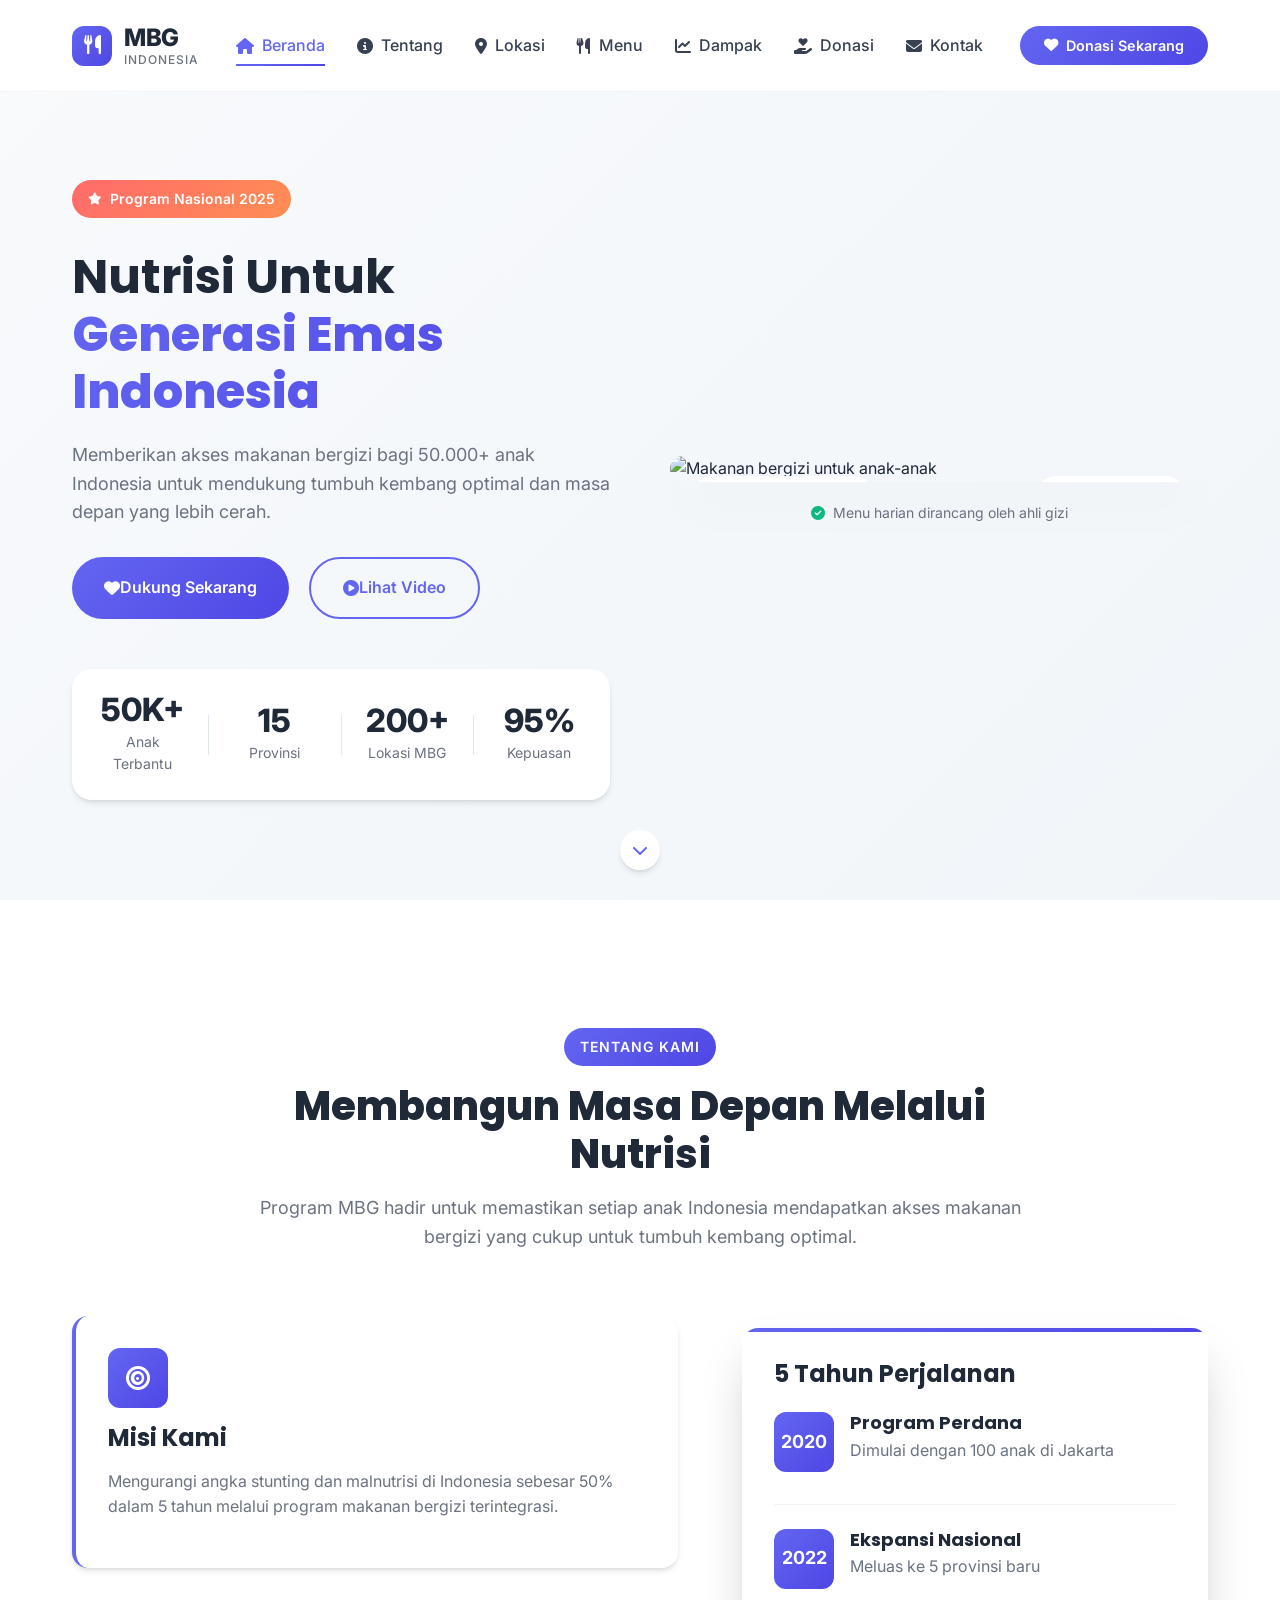
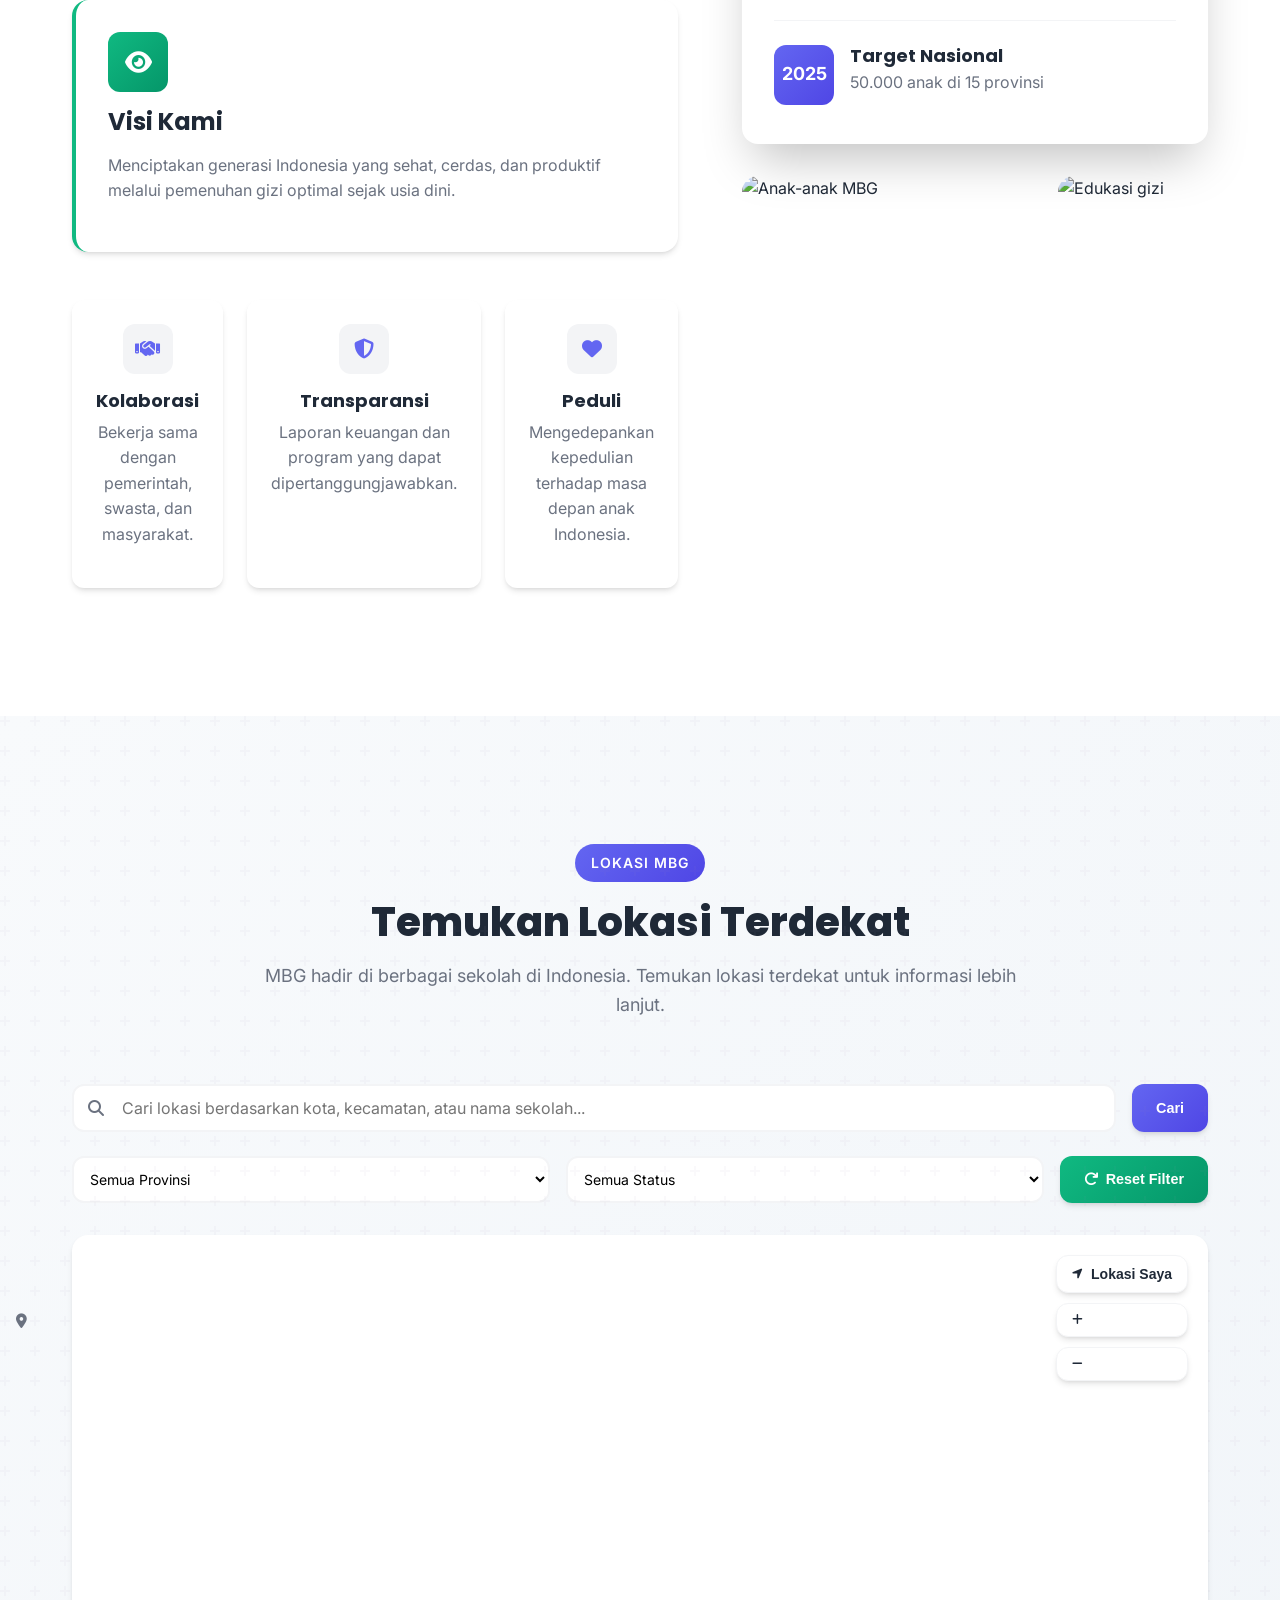
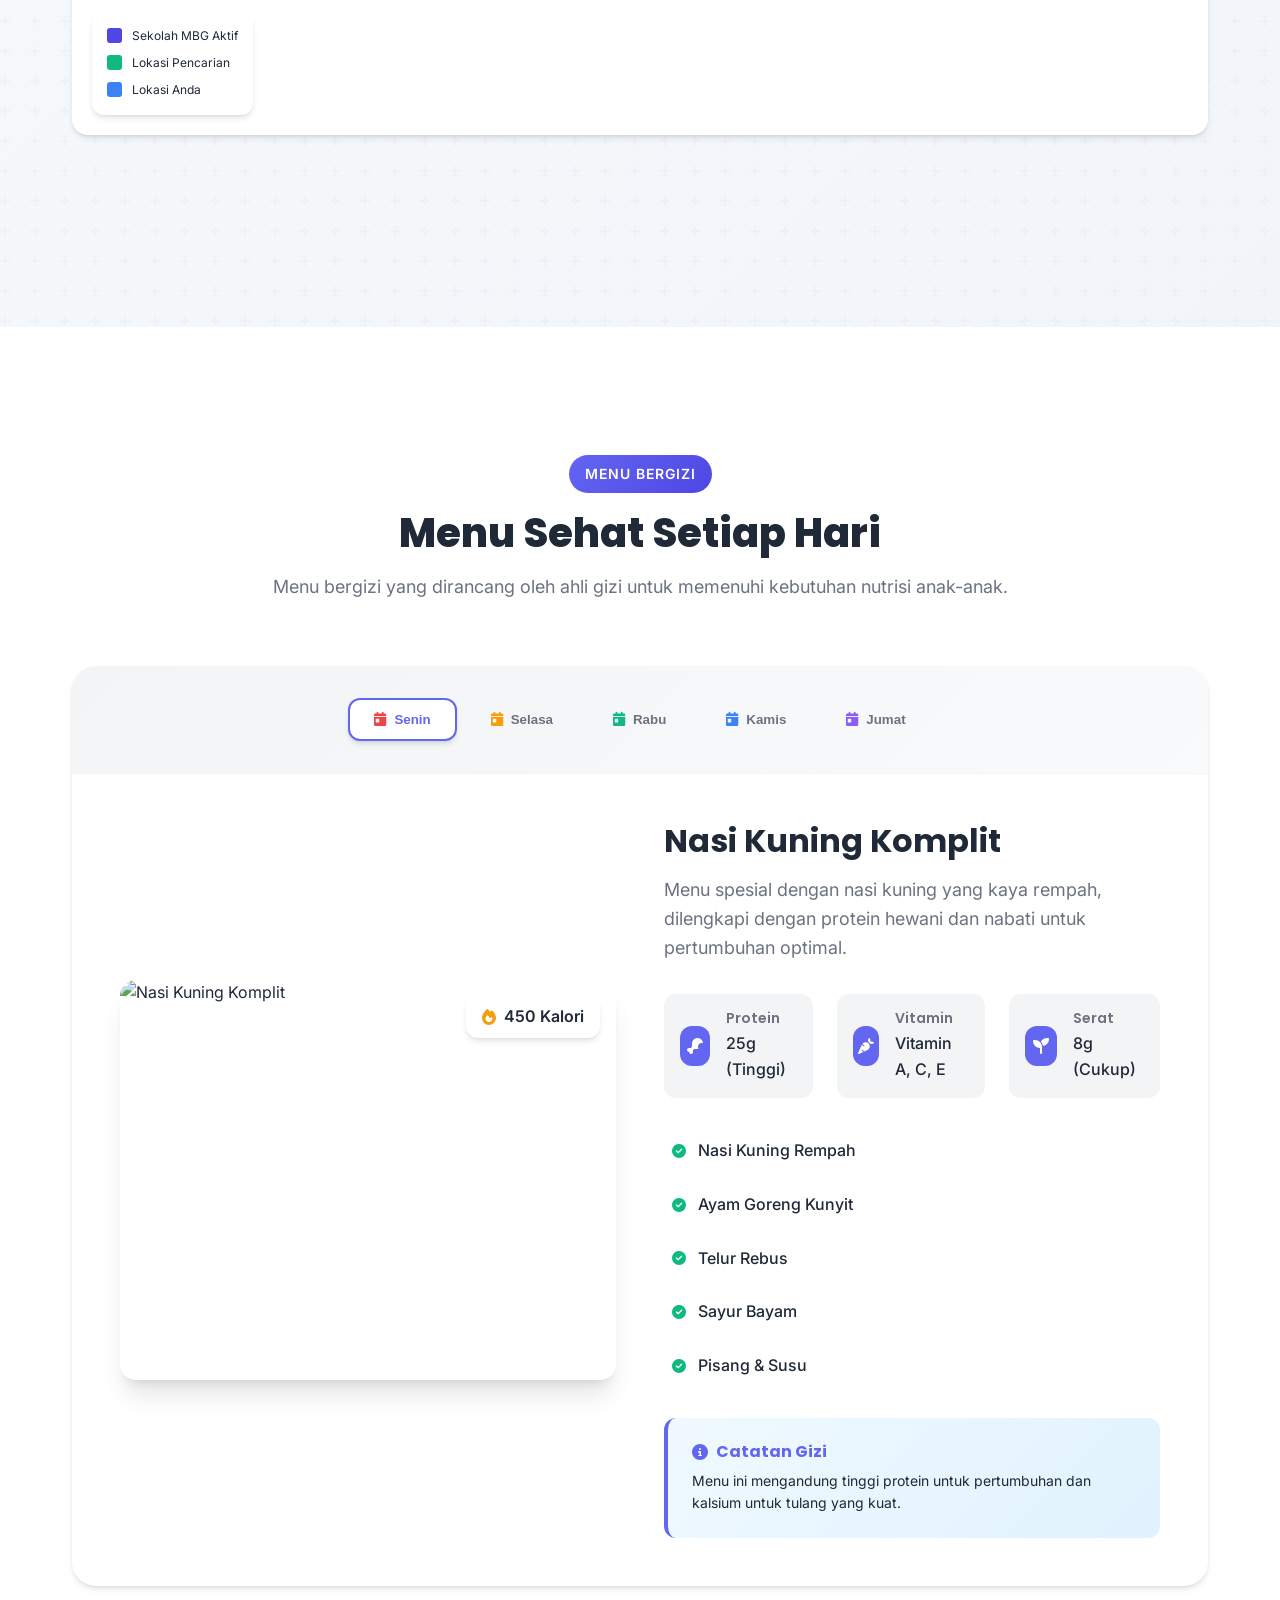
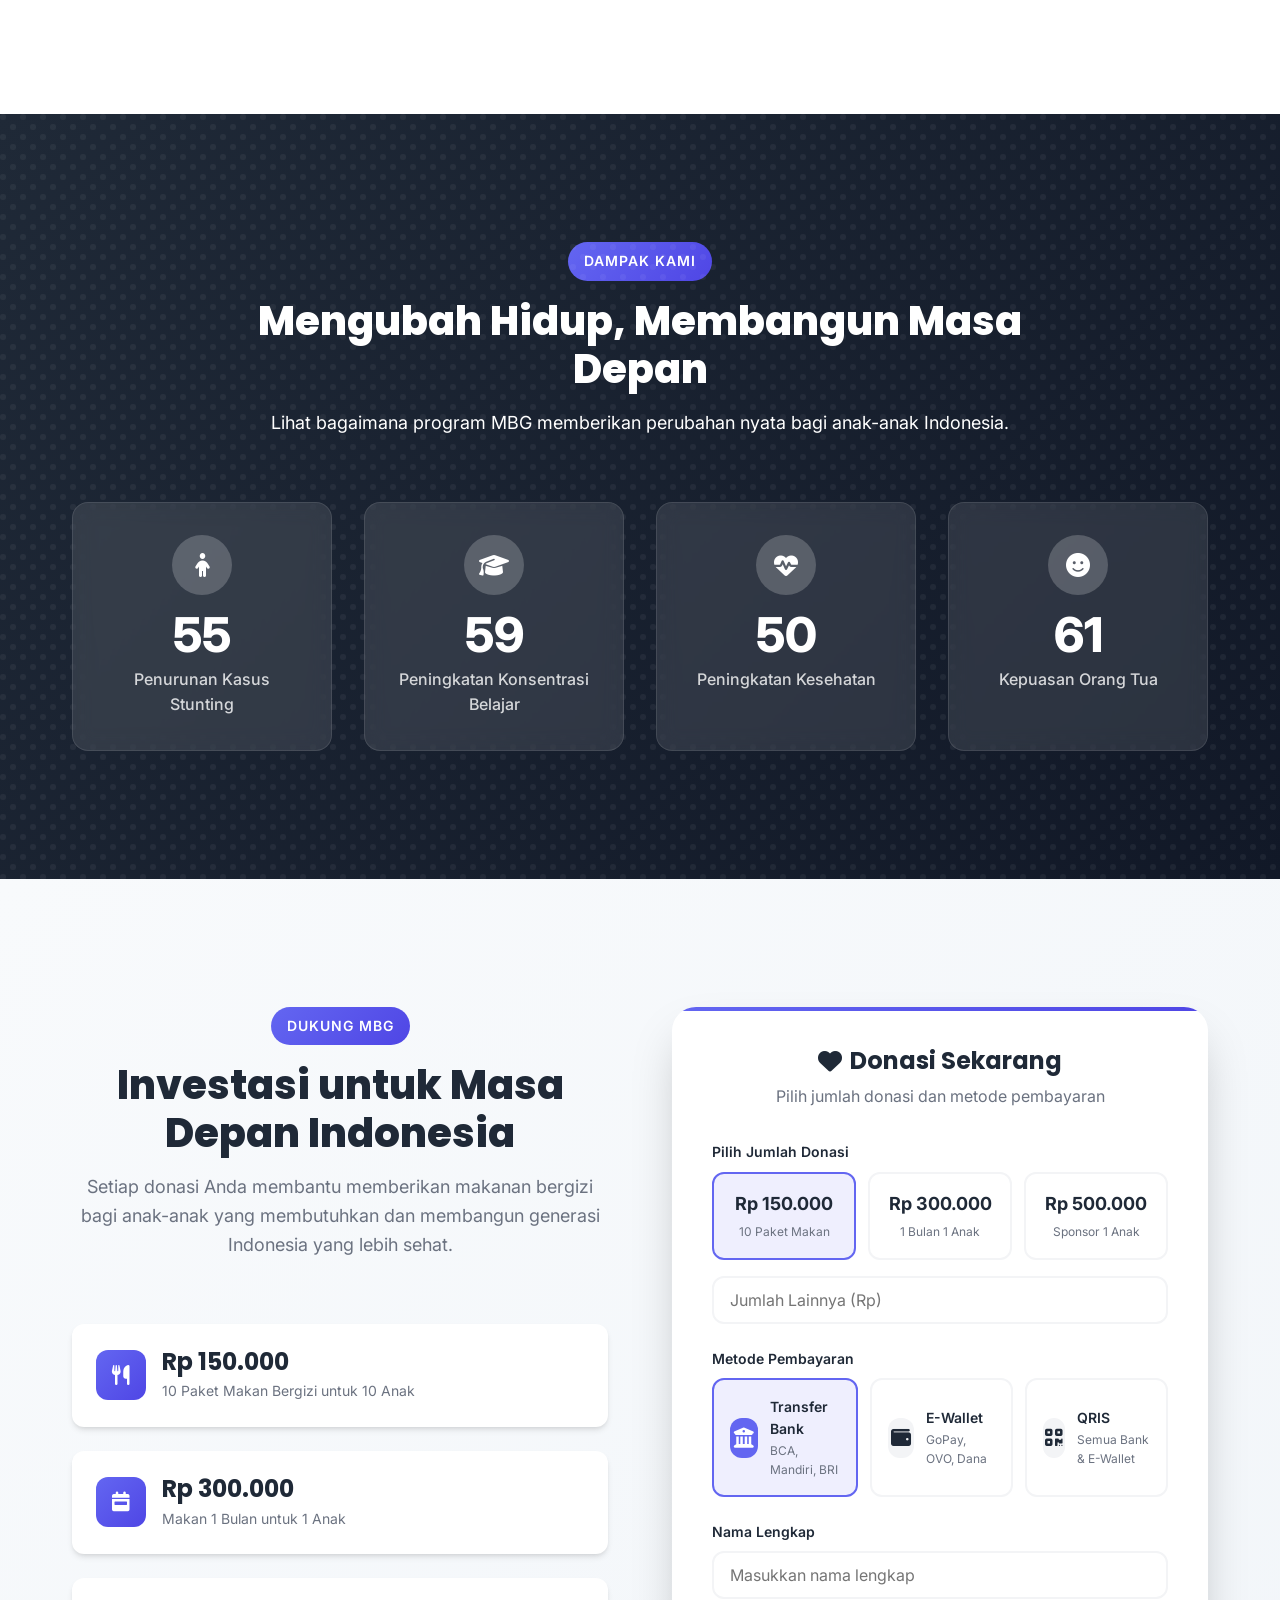
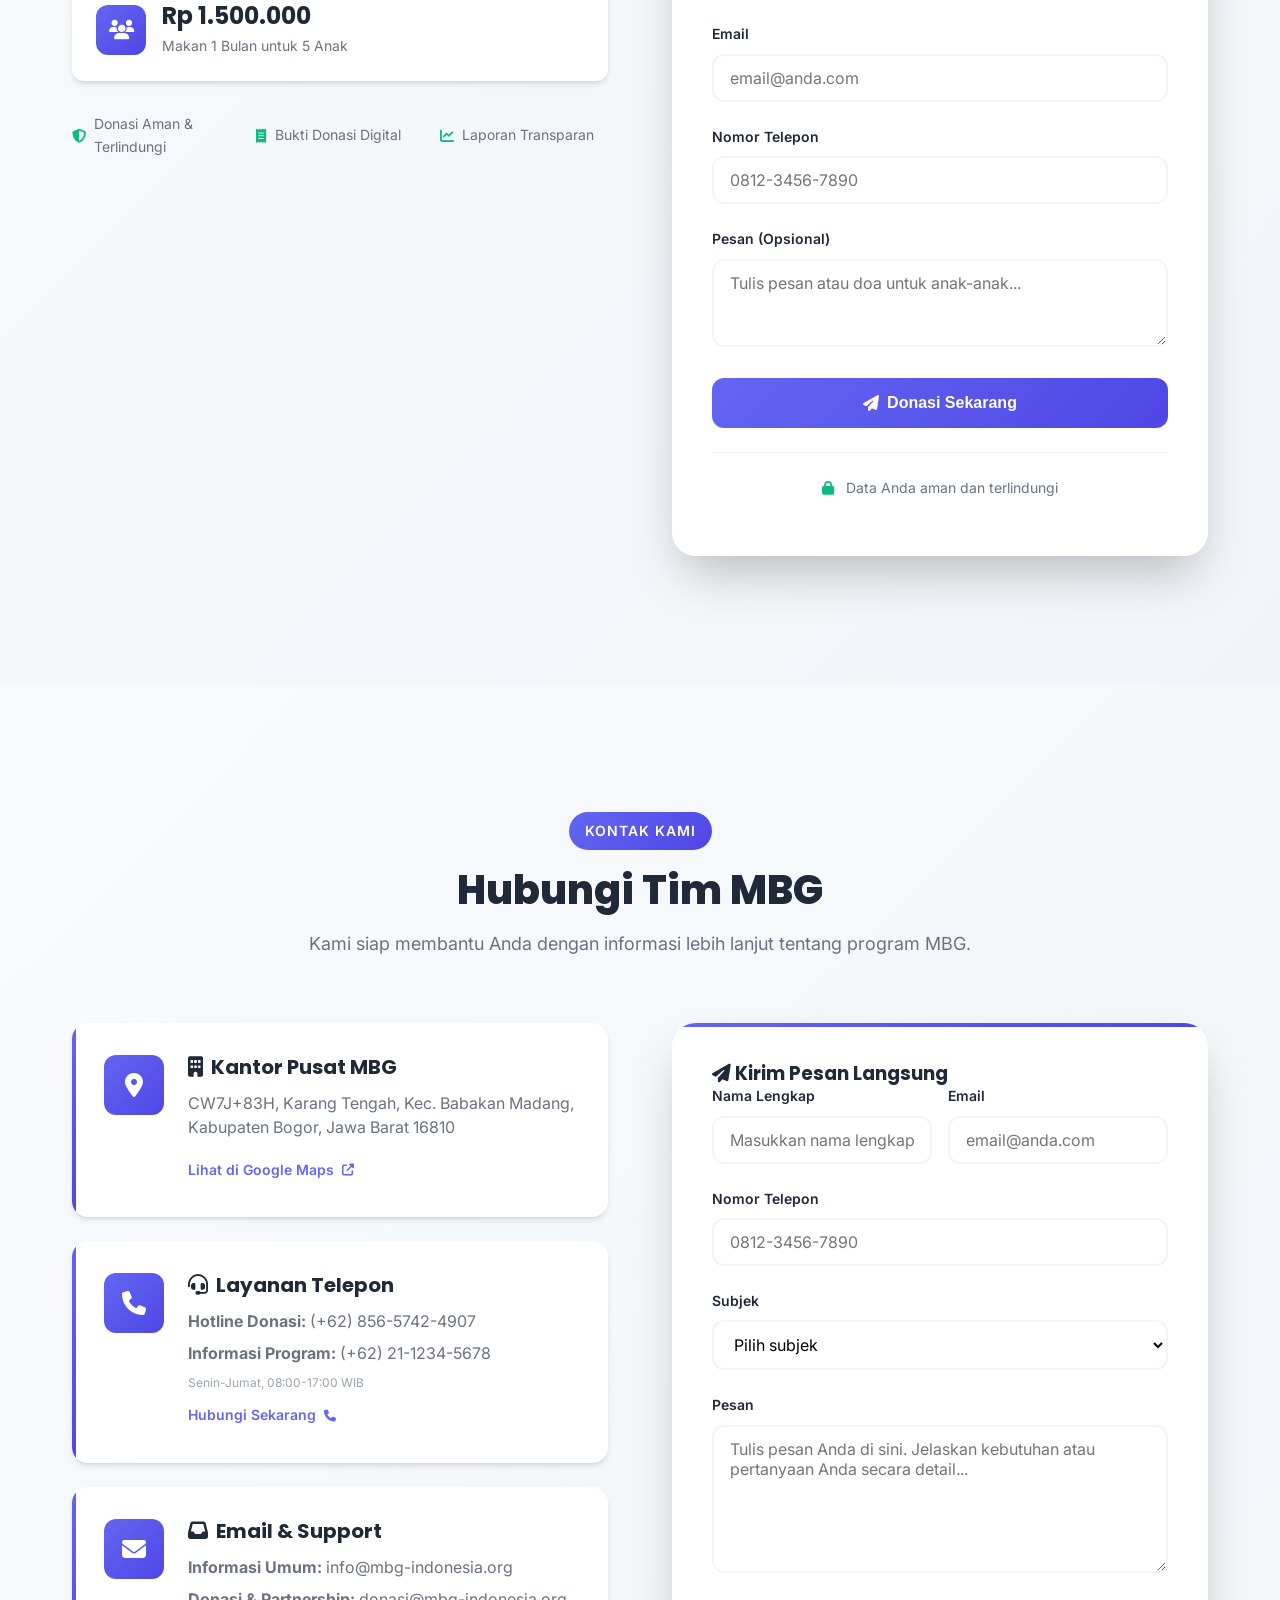
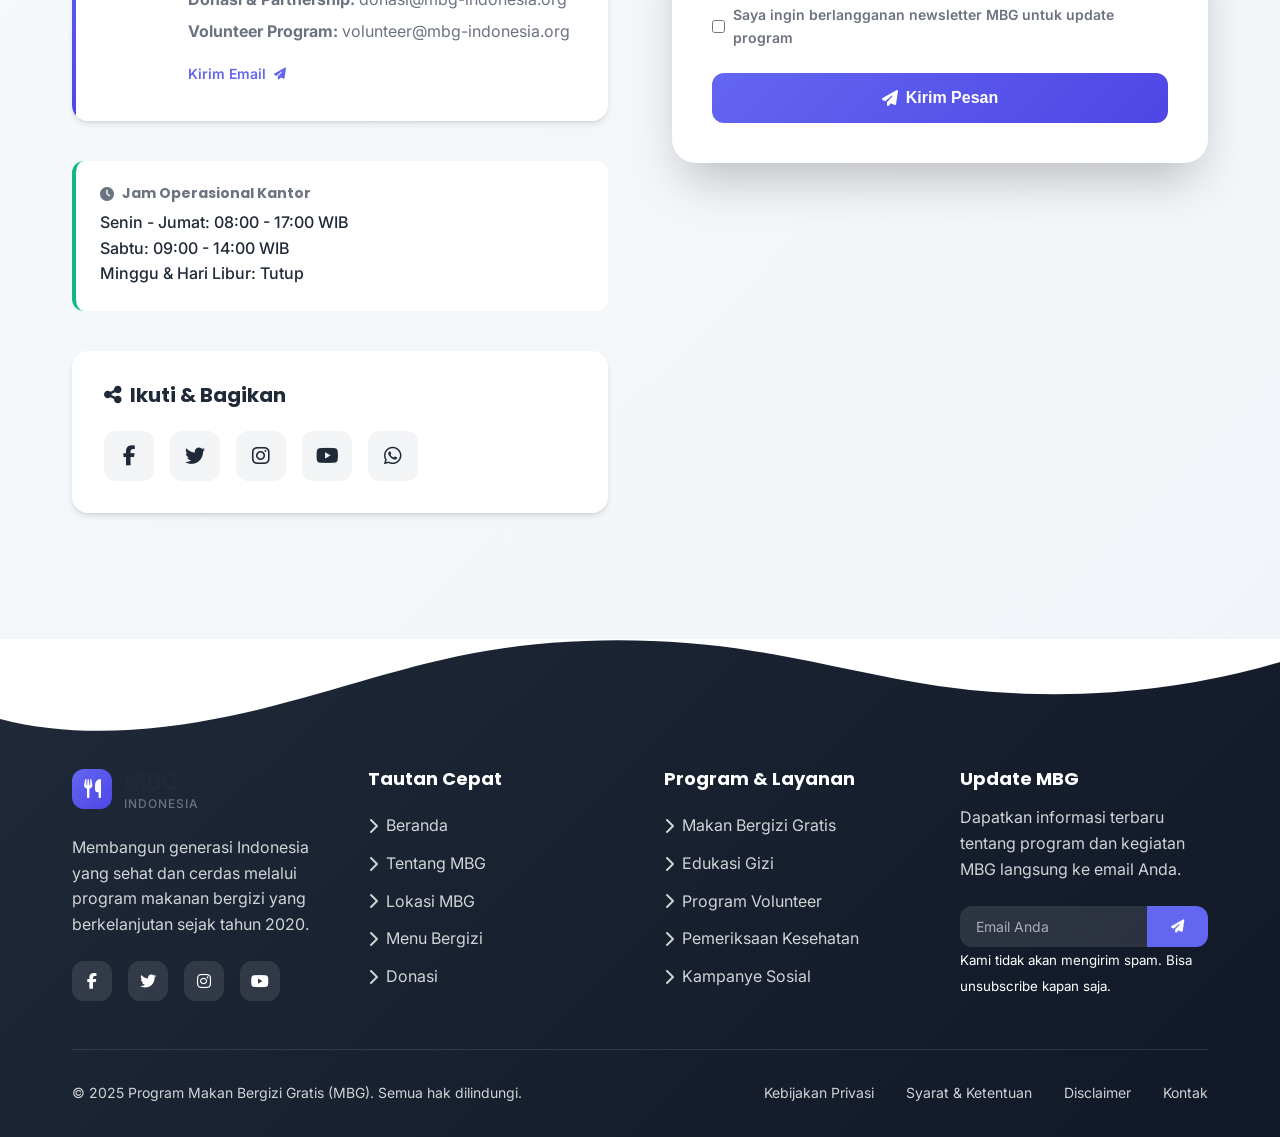
==== commit 40003070: "new" ====
--- a/index.html
+++ b/index.html
@@ -10,10 +10,12 @@
     <link href="https://fonts.googleapis.com/css2?family=Inter:wght@300;400;500;600;700;800;900&family=Poppins:wght@300;400;500;600;700&display=swap" rel="stylesheet">
     <link rel="stylesheet" href="https://cdnjs.cloudflare.com/ajax/libs/animate.css/4.1.1/animate.min.css">
     <link rel="stylesheet" href="css/style.css">
+    <!-- Tambahkan Google Maps API -->
+    <script src="https://maps.googleapis.com/maps/api/js?key=YOUR_API_KEY&callback=initMap&libraries=places&v=weekly" defer></script>
 </head>
 <body>
     <!-- Preloader -->
-    <div class="preloader">
+    <div class="preloader">     
         <div class="preloader-content">
             <div class="logo-loader">
                 <i class="fas fa-heart"></i>
@@ -61,57 +63,71 @@
 
     <!-- Hero Section -->
     <section class="hero" id="home">
-        <div class="hero-bg">
-            <div class="hero-shapes">
-                <div class="shape shape-1"></div>
-                <div class="shape shape-2"></div>
-                <div class="shape shape-3"></div>
-            </div>
-            <div class="hero-image">
-                <img src="https://images.unsplash.com/photo-1532634922-8fe0b757fb13?ixlib=rb-4.0.3&auto=format&fit=crop&w=2000&q=80" alt="Anak-anak sehat Indonesia">
-            </div>
-        </div>
         <div class="container">
-            <div class="hero-content">
-                <div class="hero-badge animate__animated animate__fadeInDown">
-                    <i class="fas fa-star"></i>
-                    <span>Program Nasional 2025</span>
-                </div>
-                <h1 class="animate__animated animate__fadeInUp">
-                    <span class="hero-title-primary">Nutrisi Untuk</span>
-                    <span class="hero-title-secondary">Generasi Emas Indonesia</span>
-                </h1>
-                <p class="hero-subtitle animate__animated animate__fadeInUp animate__delay-1s">
-                    Memberikan akses makanan bergizi bagi 50.000+ anak Indonesia untuk mendukung 
-                    tumbuh kembang optimal dan masa depan yang lebih cerah.
-                </p>
-                <div class="hero-actions animate__animated animate__fadeInUp animate__delay-2s">
-                    <a href="#donation" class="btn-hero btn-hero-primary">
-                        <i class="fas fa-heart"></i> Dukung Sekarang
-                    </a>
-                    <a href="https://youtu.be/example-video" class="btn-hero btn-hero-secondary" target="_blank">
-                        <i class="fas fa-play-circle"></i> Lihat Video
-                    </a>
-                </div>
-                <div class="hero-stats animate__animated animate__fadeIn animate__delay-3s">
-                    <div class="stat-item">
-                        <div class="stat-number">50K+</div>
-                        <div class="stat-label">Anak Terbantu</div>
-                    </div>
-                    <div class="stat-divider"></div>
-                    <div class="stat-item">
-                        <div class="stat-number">15</div>
-                        <div class="stat-label">Provinsi</div>
-                    </div>
-                    <div class="stat-divider"></div>
-                    <div class="stat-item">
-                        <div class="stat-number">200+</div>
-                        <div class="stat-label">Lokasi MBG</div>
-                    </div>
-                    <div class="stat-divider"></div>
-                    <div class="stat-item">
-                        <div class="stat-number">95%</div>
-                        <div class="stat-label">Kepuasan</div>
+            <div class="hero-grid">
+                <!-- Hero Content (Kiri) -->
+                <div class="hero-content">
+                    <div class="hero-badge animate__animated animate__fadeInDown">
+                        <i class="fas fa-star"></i>
+                        <span>Program Nasional 2025</span>
+                    </div>
+                    <h1 class="animate__animated animate__fadeInUp">
+                        <span class="hero-title-primary">Nutrisi Untuk</span>
+                        <span class="hero-title-secondary">Generasi Emas Indonesia</span>
+                    </h1>
+                    <p class="hero-subtitle animate__animated animate__fadeInUp animate__delay-1s">
+                        Memberikan akses makanan bergizi bagi 50.000+ anak Indonesia untuk mendukung 
+                        tumbuh kembang optimal dan masa depan yang lebih cerah.
+                    </p>
+                    <div class="hero-actions animate__animated animate__fadeInUp animate__delay-2s">
+                        <a href="#donation" class="btn-hero btn-hero-primary">
+                            <i class="fas fa-heart"></i> Dukung Sekarang
+                        </a>
+                        <a href="https://youtu.be/example-video" class="btn-hero btn-hero-secondary" target="_blank">
+                            <i class="fas fa-play-circle"></i> Lihat Video
+                        </a>
+                    </div>
+                    <div class="hero-stats animate__animated animate__fadeIn animate__delay-3s">
+                        <div class="stat-item">
+                            <div class="stat-number">50K+</div>
+                            <div class="stat-label">Anak Terbantu</div>
+                        </div>
+                        <div class="stat-divider"></div>
+                        <div class="stat-item">
+                            <div class="stat-number">15</div>
+                            <div class="stat-label">Provinsi</div>
+                        </div>
+                        <div class="stat-divider"></div>
+                        <div class="stat-item">
+                            <div class="stat-number">200+</div>
+                            <div class="stat-label">Lokasi MBG</div>
+                        </div>
+                        <div class="stat-divider"></div>
+                        <div class="stat-item">
+                            <div class="stat-number">95%</div>
+                            <div class="stat-label">Kepuasan</div>
+                        </div>
+                    </div>
+                </div>
+                
+                <!-- Hero Image (Kanan) -->
+                <div class="hero-image animate__animated animate__fadeInRight">
+                    <div class="hero-image-container">
+                        <img src="https://images.unsplash.com/photo-1565958011703-44f9829ba187?ixlib=rb-4.0.3&auto=format&fit=crop&w=1000&q=80" alt="Makanan bergizi untuk anak-anak">
+                        <div class="hero-image-overlay">
+                            <div class="floating-badge">
+                                <i class="fas fa-utensils"></i>
+                                <span>Menu Seimbang</span>
+                            </div>
+                            <div class="floating-badge badge-2">
+                                <i class="fas fa-apple-alt"></i>
+                                <span>100% Alami</span>
+                            </div>
+                        </div>
+                    </div>
+                    <div class="hero-image-caption">
+                        <i class="fas fa-check-circle"></i>
+                        <span>Menu harian dirancang oleh ahli gizi</span>
                     </div>
                 </div>
             </div>
@@ -218,58 +234,25 @@
         </div>
     </section>
 
-    <!-- Locations Section -->
+    <!-- Locations Section - IMPROVED WITH GOOGLE MAPS -->
     <section class="locations" id="locations">
         <div class="container">
             <div class="section-header">
                 <span class="section-label">Lokasi MBG</span>
                 <h2 class="section-title">Temukan Lokasi Terdekat</h2>
                 <p class="section-subtitle">
-                    MBG hadir di berbagai kota di Indonesia. Temukan lokasi terdekat untuk informasi lebih lanjut.
+                    MBG hadir di berbagai sekolah di Indonesia. Temukan lokasi terdekat untuk informasi lebih lanjut.
                 </p>
             </div>
             
-            <!-- Map Section -->
-            <div class="map-container">
-                <div class="map-visual">
-                    <!-- Simplified Indonesia Map with Points -->
-                    <div class="map-overlay">
-                        <div class="map-point jakarta active" data-location="jakarta" data-tooltip="Jakarta - 5 lokasi aktif">
-                            <div class="point-pulse"></div>
-                            <div class="point-label">Jakarta</div>
-                        </div>
-                        <div class="map-point bandung" data-location="bandung" data-tooltip="Bandung - 3 lokasi aktif">
-                            <div class="point-pulse"></div>
-                            <div class="point-label">Bandung</div>
-                        </div>
-                        <div class="map-point surabaya" data-location="surabaya" data-tooltip="Surabaya - 4 lokasi aktif">
-                            <div class="point-pulse"></div>
-                            <div class="point-label">Surabaya</div>
-                        </div>
-                        <div class="map-point yogyakarta" data-location="yogyakarta" data-tooltip="Yogyakarta - 2 lokasi aktif">
-                            <div class="point-pulse"></div>
-                            <div class="point-label">Yogyakarta</div>
-                        </div>
-                        <div class="map-point medan" data-location="medan" data-tooltip="Medan - 3 lokasi aktif">
-                            <div class="point-pulse"></div>
-                            <div class="point-label">Medan</div>
-                        </div>
-                        <div class="map-point makassar" data-location="makassar" data-tooltip="Makassar - 2 lokasi aktif">
-                            <div class="point-pulse"></div>
-                            <div class="point-label">Makassar</div>
-                        </div>
-                    </div>
-                </div>
-            </div>
-
-            <!-- Location Search -->
+            <!-- Location Search - ENHANCED -->
             <div class="location-search">
                 <div class="search-box">
                     <div class="input-group">
                         <i class="fas fa-search"></i>
-                        <input type="text" id="locationSearch" placeholder="Cari lokasi berdasarkan kota atau kecamatan...">
-                    </div>
-                    <button class="btn-primary search-btn">
+                        <input type="text" id="locationSearch" placeholder="Cari lokasi berdasarkan kota, kecamatan, atau nama sekolah...">
+                    </div>
+                    <button class="btn-primary search-btn" id="searchBtn">
                         <i class="fas fa-map-marker-alt"></i> Cari
                     </button>
                 </div>
@@ -288,196 +271,55 @@
                         <option value="active">Aktif</option>
                         <option value="coming">Akan Datang</option>
                     </select>
-                </div>
-            </div>
-
-            <!-- Location Cards -->
-            <div class="location-cards-container">
-                <div class="location-card active" id="jakarta-card">
-                    <div class="location-card-header">
-                        <div class="location-icon">
-                            <i class="fas fa-school"></i>
-                        </div>
-                        <div class="location-title">
-                            <h3>SDN 01 Menteng - Jakarta Pusat</h3>
-                            <span class="location-status active">Aktif</span>
-                        </div>
-                        <div class="location-distance">
-                            <i class="fas fa-location-arrow"></i>
-                            <span>5 km dari Anda</span>
-                        </div>
-                    </div>
-                    <div class="location-card-body">
-                        <div class="location-info">
-                            <div class="info-item">
-                                <i class="fas fa-map-marker-alt"></i>
-                                <div>
-                                    <h4>Alamat</h4>
-                                    <p>Jl. Besuki No. 5, Menteng, Jakarta Pusat, DKI Jakarta 10310</p>
-                                </div>
-                            </div>
-                            <div class="info-item">
-                                <i class="fas fa-clock"></i>
-                                <div>
-                                    <h4>Jadwal Distribusi</h4>
-                                    <p>Senin - Jumat, 12:00 - 13:00 WIB</p>
-                                </div>
-                            </div>
-                            <div class="info-item">
-                                <i class="fas fa-users"></i>
-                                <div>
-                                    <h4>Kapasitas</h4>
-                                    <p>150 anak per hari</p>
-                                </div>
-                            </div>
-                            <div class="info-item">
-                                <i class="fas fa-user-check"></i>
-                                <div>
-                                    <h4>Koordinator</h4>
-                                    <p>Budi Santoso (0812-3456-7890)</p>
-                                </div>
-                            </div>
-                        </div>
-                        <div class="location-features">
-                            <span class="feature-tag"><i class="fas fa-wifi"></i> Free WiFi</span>
-                            <span class="feature-tag"><i class="fas fa-parking"></i> Parkir</span>
-                            <span class="feature-tag"><i class="fas fa-wheelchair"></i> Aksesibel</span>
-                            <span class="feature-tag"><i class="fas fa-restroom"></i> Toilet</span>
-                        </div>
-                        <div class="location-actions">
-                            <a href="https://maps.google.com/?q=SDN+01+Menteng+Jakarta+Pusat" target="_blank" class="btn-location btn-location-primary">
-                                <i class="fas fa-directions"></i> Petunjuk Arah
-                            </a>
-                            <a href="tel:+6281256742490" class="btn-location btn-location-secondary">
-                                <i class="fas fa-phone"></i> Hubungi
-                            </a>
-                        </div>
-                    </div>
-                </div>
-
-                <div class="location-card" id="bandung-card">
-                    <div class="location-card-header">
-                        <div class="location-icon">
-                            <i class="fas fa-school"></i>
-                        </div>
-                        <div class="location-title">
-                            <h3>SDN 123 Cijerah - Bandung</h3>
-                            <span class="location-status active">Aktif</span>
-                        </div>
-                        <div class="location-distance">
-                            <i class="fas fa-location-arrow"></i>
-                            <span>12 km dari Anda</span>
-                        </div>
-                    </div>
-                    <div class="location-card-body">
-                        <div class="location-info">
-                            <div class="info-item">
-                                <i class="fas fa-map-marker-alt"></i>
-                                <div>
-                                    <h4>Alamat</h4>
-                                    <p>Jl. Cijerah Indah No. 45, Bandung Kulon, Bandung, Jawa Barat 40213</p>
-                                </div>
-                            </div>
-                            <div class="info-item">
-                                <i class="fas fa-clock"></i>
-                                <div>
-                                    <h4>Jadwal Distribusi</h4>
-                                    <p>Senin, Rabu, Jumat, 11:30 - 12:30 WIB</p>
-                                </div>
-                            </div>
-                            <div class="info-item">
-                                <i class="fas fa-users"></i>
-                                <div>
-                                    <h4>Kapasitas</h4>
-                                    <p>200 anak per hari</p>
-                                </div>
-                            </div>
-                            <div class="info-item">
-                                <i class="fas fa-user-check"></i>
-                                <div>
-                                    <h4>Koordinator</h4>
-                                    <p>Siti Rahayu (0813-4567-8901)</p>
-                                </div>
-                            </div>
-                        </div>
-                        <div class="location-features">
-                            <span class="feature-tag"><i class="fas fa-parking"></i> Parkir</span>
-                            <span class="feature-tag"><i class="fas fa-restroom"></i> Toilet</span>
-                            <span class="feature-tag"><i class="fas fa-first-aid"></i> P3K</span>
-                        </div>
-                        <div class="location-actions">
-                            <a href="https://maps.google.com/?q=SDN+123+Cijerah+Bandung" target="_blank" class="btn-location btn-location-primary">
-                                <i class="fas fa-directions"></i> Petunjuk Arah
-                            </a>
-                            <a href="tel:+6281256742490" class="btn-location btn-location-secondary">
-                                <i class="fas fa-phone"></i> Hubungi
-                            </a>
-                        </div>
-                    </div>
-                </div>
-
-                <div class="location-card" id="surabaya-card">
-                    <div class="location-card-header">
-                        <div class="location-icon">
-                            <i class="fas fa-school"></i>
-                        </div>
-                        <div class="location-title">
-                            <h3>SDN Kalisari II - Surabaya</h3>
-                            <span class="location-status active">Aktif</span>
-                        </div>
-                        <div class="location-distance">
-                            <i class="fas fa-location-arrow"></i>
-                            <span>8 km dari Anda</span>
-                        </div>
-                    </div>
-                    <div class="location-card-body">
-                        <div class="location-info">
-                            <div class="info-item">
-                                <i class="fas fa-map-marker-alt"></i>
-                                <div>
-                                    <h4>Alamat</h4>
-                                    <p>Jl. Raya Kalisari No. 88, Mulyorejo, Surabaya, Jawa Timur 60112</p>
-                                </div>
-                            </div>
-                            <div class="info-item">
-                                <i class="fas fa-clock"></i>
-                                <div>
-                                    <h4>Jadwal Distribusi</h4>
-                                    <p>Selasa - Kamis, 12:00 - 13:00 WIB</p>
-                                </div>
-                            </div>
-                            <div class="info-item">
-                                <i class="fas fa-users"></i>
-                                <div>
-                                    <h4>Kapasitas</h4>
-                                    <p>180 anak per hari</p>
-                                </div>
-                            </div>
-                            <div class="info-item">
-                                <i class="fas fa-user-check"></i>
-                                <div>
-                                    <h4>Koordinator</h4>
-                                    <p>Agus Setiawan (0814-5678-9012)</p>
-                                </div>
-                            </div>
-                        </div>
-                        <div class="location-features">
-                            <span class="feature-tag"><i class="fas fa-wifi"></i> Free WiFi</span>
-                            <span class="feature-tag"><i class="fas fa-parking"></i> Parkir</span>
-                            <span class="feature-tag"><i class="fas fa-wheelchair"></i> Aksesibel</span>
-                            <span class="feature-tag"><i class="fas fa-restroom"></i> Toilet</span>
-                            <span class="feature-tag"><i class="fas fa-first-aid"></i> P3K</span>
-                        </div>
-                        <div class="location-actions">
-                            <a href="https://maps.google.com/?q=SDN+Kalisari+II+Surabaya" target="_blank" class="btn-location btn-location-primary">
-                                <i class="fas fa-directions"></i> Petunjuk Arah
-                            </a>
-                            <a href="tel:+6281256742490" class="btn-location btn-location-secondary">
-                                <i class="fas fa-phone"></i> Hubungi
-                            </a>
-                        </div>
-                    </div>
-                </div>
+                    <button class="btn-secondary" id="resetFilters">
+                        <i class="fas fa-redo"></i> Reset Filter
+                    </button>
+                </div>
+            </div>
+
+            <!-- Map Container - IMPROVED -->
+            <div class="map-container">
+                <div id="map"></div>
+                <div class="map-controls">
+                    <button class="map-control-btn" id="currentLocationBtn">
+                        <i class="fas fa-location-arrow"></i> Lokasi Saya
+                    </button>
+                    <button class="map-control-btn" id="zoomInBtn">
+                        <i class="fas fa-plus"></i>
+                    </button>
+                    <button class="map-control-btn" id="zoomOutBtn">
+                        <i class="fas fa-minus"></i>
+                    </button>
+                </div>
+                <div class="map-legend">
+                    <div class="legend-item">
+                        <div class="legend-color" style="background-color: #4f46e5;"></div>
+                        <span>Sekolah MBG Aktif</span>
+                    </div>
+                    <div class="legend-item">
+                        <div class="legend-color" style="background-color: #10b981;"></div>
+                        <span>Lokasi Pencarian</span>
+                    </div>
+                    <div class="legend-item">
+                        <div class="legend-color" style="background-color: #3b82f6;"></div>
+                        <span>Lokasi Anda</span>
+                    </div>
+                </div>
+            </div>
+
+            <!-- Location Cards Container -->
+            <div class="location-cards-container" id="locationCardsContainer">
+                <!-- Cards akan di-generate oleh JavaScript -->
+            </div>
+
+            <!-- No Results Message -->
+            <div class="no-results-message" id="noResultsMessage" style="display: none;">
+                <i class="fas fa-map-marker-alt"></i>
+                <h4>Tidak Ada Lokasi Ditemukan</h4>
+                <p>Coba gunakan kata kunci pencarian yang berbeda atau pilih provinsi lain.</p>
+                <button class="btn-primary" id="resetSearchBtn">
+                    <i class="fas fa-redo"></i> Reset Pencarian
+                </button>
             </div>
         </div>
     </section>
@@ -1261,6 +1103,9 @@
     <!-- Tooltip Container -->
     <div id="tooltip-container"></div>
 
+    <!-- Main JavaScript -->
     <script src="js/main.js"></script>
+    <!-- Google Maps JavaScript -->
+    <script src="js/maps.js"></script>
 </body>
 </html>
--- a/css/style.css
+++ b/css/style.css
@@ -395,227 +395,243 @@
     transform: rotate(-45deg) translate(6px, -6px);
 }
 
-/* Hero Section */
+/* Hero Section - UPDATED LAYOUT */
 .hero {
     position: relative;
     min-height: 100vh;
-    display: flex;
-    align-items: center;
-    overflow: hidden;
     background: linear-gradient(135deg, #f8fafc 0%, #f1f5f9 100%);
     padding-top: 80px;
-}
-
-.hero-bg {
-    position: absolute;
-    top: 0;
-    left: 0;
-    width: 100%;
-    height: 100%;
-}
-
-.hero-shapes {
-    position: absolute;
-    top: 0;
-    left: 0;
-    width: 100%;
-    height: 100%;
     overflow: hidden;
-}
-
-.shape {
-    position: absolute;
-    border-radius: 50%;
-    background: linear-gradient(135deg, rgba(99, 102, 241, 0.1), rgba(16, 185, 129, 0.1));
-    filter: blur(40px);
-}
-
-.shape-1 {
-    width: 300px;
-    height: 300px;
-    top: -150px;
-    right: -150px;
-}
-
-.shape-2 {
-    width: 400px;
-    height: 400px;
-    bottom: -200px;
-    left: -200px;
-    background: linear-gradient(135deg, rgba(245, 158, 11, 0.1), rgba(239, 68, 68, 0.1));
-}
-
-.shape-3 {
-    width: 200px;
-    height: 200px;
-    top: 50%;
-    right: 10%;
-    background: linear-gradient(135deg, rgba(99, 102, 241, 0.1), rgba(245, 158, 11, 0.1));
-}
-
-.hero-image {
-    position: absolute;
-    top: 0;
-    right: 0;
-    width: 50%;
-    height: 100%;
-    clip-path: polygon(25% 0%, 100% 0%, 100% 100%, 0% 100%);
-}
-
-.hero-image img {
-    width: 100%;
-    height: 100%;
-    object-fit: cover;
+    display: flex;
+    align-items: center;
+}
+
+.hero .container {
+    max-width: 1200px;
+    margin: 0 auto;
+    padding: 0 var(--space-lg);
+}
+
+.hero-grid {
+    display: grid;
+    grid-template-columns: 1fr 1fr;
+    gap: 60px;
+    align-items: center;
 }
 
 .hero-content {
-    position: relative;
-    z-index: 1;
     max-width: 600px;
 }
 
 .hero-badge {
     display: inline-flex;
     align-items: center;
-    gap: 0.5rem;
-    background: var(--white);
-    color: var(--primary);
-    padding: 0.5rem 1rem;
-    border-radius: var(--radius-full);
+    background: linear-gradient(135deg, #ff6b6b, #ff8e53);
+    color: white;
+    padding: 8px 16px;
+    border-radius: 50px;
+    font-size: 14px;
     font-weight: 600;
-    font-size: 0.875rem;
-    margin-bottom: 2rem;
-    box-shadow: var(--shadow);
+    margin-bottom: 30px;
 }
 
 .hero-badge i {
-    color: var(--accent);
+    margin-right: 8px;
+    font-size: 12px;
 }
 
 .hero-title-primary {
     display: block;
-    font-size: 3.5rem;
-    font-weight: 800;
-    color: var(--dark);
-    line-height: 1.1;
-    margin-bottom: 0.5rem;
+    font-size: 48px;
+    font-weight: 700;
+    color: var(--dark);
+    line-height: 1.2;
 }
 
 .hero-title-secondary {
     display: block;
-    font-size: 3.5rem;
+    font-size: 48px;
     font-weight: 800;
     background: var(--gradient-primary);
     -webkit-background-clip: text;
     -webkit-text-fill-color: transparent;
     background-clip: text;
-    line-height: 1.1;
+    line-height: 1.2;
 }
 
 .hero-subtitle {
-    font-size: 1.125rem;
+    font-size: 18px;
     color: var(--gray);
-    margin: 1.5rem 0 2rem;
-    max-width: 500px;
+    line-height: 1.6;
+    margin: 20px 0 30px;
 }
 
 .hero-actions {
     display: flex;
-    gap: 1rem;
-    margin-bottom: 3rem;
+    gap: 20px;
+    margin-bottom: 50px;
 }
 
 .btn-hero {
-    padding: 1rem 2rem;
-    border-radius: var(--radius);
+    padding: 16px 32px;
+    border-radius: 50px;
     font-weight: 600;
+    text-decoration: none;
     display: inline-flex;
     align-items: center;
-    gap: 0.75rem;
+    justify-content: center;
     transition: var(--transition);
 }
 
 .btn-hero-primary {
     background: var(--gradient-primary);
     color: var(--white);
-    box-shadow: var(--shadow);
+    border: none;
 }
 
 .btn-hero-primary:hover {
     transform: translateY(-3px);
-    box-shadow: var(--shadow-lg);
+    box-shadow: 0 10px 20px rgba(79, 172, 254, 0.3);
 }
 
 .btn-hero-secondary {
+    background: transparent;
+    color: var(--primary);
+    border: 2px solid var(--primary);
+}
+
+.btn-hero-secondary:hover {
+    background: rgba(79, 172, 254, 0.1);
+    transform: translateY(-3px);
+}
+
+.hero-stats {
+    display: flex;
+    align-items: center;
     background: var(--white);
-    color: var(--dark);
-    border: 2px solid var(--light);
-}
-
-.btn-hero-secondary:hover {
-    border-color: var(--primary);
-    color: var(--primary);
-    transform: translateY(-3px);
-}
-
-.hero-stats {
-    display: grid;
-    grid-template-columns: repeat(4, 1fr);
-    gap: 2rem;
-    background: var(--white);
-    padding: 2rem;
-    border-radius: var(--radius-lg);
+    padding: 25px;
+    border-radius: 20px;
     box-shadow: var(--shadow);
-    margin-top: 3rem;
 }
 
 .stat-item {
     text-align: center;
+    flex: 1;
 }
 
 .stat-number {
-    font-size: 2.5rem;
+    font-size: 32px;
     font-weight: 800;
-    background: var(--gradient-primary);
-    -webkit-background-clip: text;
-    -webkit-text-fill-color: transparent;
-    background-clip: text;
-    margin-bottom: 0.25rem;
+    color: var(--dark);
+    line-height: 1;
 }
 
 .stat-label {
-    font-size: 0.875rem;
+    font-size: 14px;
     color: var(--gray);
-    font-weight: 500;
+    margin-top: 5px;
 }
 
 .stat-divider {
     width: 1px;
-    background: linear-gradient(to bottom, transparent, var(--gray-light), transparent);
-}
-
+    height: 40px;
+    background: #e0e6ef;
+    margin: 0 20px;
+}
+
+/* Hero Image Styles - UPDATED */
+.hero-image {
+    position: relative;
+}
+
+.hero-image-container {
+    position: relative;
+    border-radius: var(--radius-xl);
+    overflow: hidden;
+    box-shadow: var(--shadow-xl);
+}
+
+.hero-image-container img {
+    width: 100%;
+    height: 500px;
+    object-fit: cover;
+    transition: var(--transition-slow);
+}
+
+.hero-image-container:hover img {
+    transform: scale(1.05);
+}
+
+.hero-image-overlay {
+    position: absolute;
+    top: 20px;
+    left: 20px;
+    right: 20px;
+    display: flex;
+    justify-content: space-between;
+}
+
+.floating-badge {
+    background: rgba(255, 255, 255, 0.95);
+    padding: 10px 20px;
+    border-radius: var(--radius-full);
+    display: flex;
+    align-items: center;
+    gap: 8px;
+    font-weight: 600;
+    color: var(--dark);
+    box-shadow: var(--shadow);
+}
+
+.badge-2 {
+    background: rgba(255, 255, 255, 0.95);
+}
+
+.hero-image-caption {
+    text-align: center;
+    margin-top: 20px;
+    color: var(--gray);
+    font-size: 14px;
+    display: flex;
+    align-items: center;
+    justify-content: center;
+    gap: 8px;
+}
+
+.hero-image-caption i {
+    color: var(--secondary);
+}
+
+/* Scroll Down Button */
 .scroll-down {
     position: absolute;
-    bottom: 2rem;
+    bottom: 30px;
     left: 50%;
     transform: translateX(-50%);
     width: 40px;
     height: 40px;
+    background: var(--white);
     border-radius: 50%;
-    background: var(--white);
+    display: flex;
+    align-items: center;
+    justify-content: center;
     color: var(--primary);
-    display: flex;
-    align-items: center;
-    justify-content: center;
+    text-decoration: none;
     animation: bounce 2s infinite;
     box-shadow: var(--shadow);
     z-index: 2;
 }
 
 @keyframes bounce {
-    0%, 20%, 50%, 80%, 100% { transform: translateX(-50%) translateY(0); }
-    40% { transform: translateX(-50%) translateY(-10px); }
-    60% { transform: translateX(-50%) translateY(-5px); }
+    0%, 20%, 50%, 80%, 100% {
+        transform: translateX(-50%) translateY(0);
+    }
+    40% {
+        transform: translateX(-50%) translateY(-10px);
+    }
+    60% {
+        transform: translateX(-50%) translateY(-5px);
+    }
 }
 
 /* Section Styles */
@@ -840,7 +856,7 @@
     grid-row: span 2;
 }
 
-/* Locations Section - ENHANCED */
+/* Locations Section */
 .locations {
     padding: 8rem 0;
     background: linear-gradient(135deg, #f8fafc 0%, #f1f5f9 100%);
@@ -858,7 +874,7 @@
     background: url("data:image/svg+xml,%3Csvg width='60' height='60' viewBox='0 0 60 60' xmlns='http://www.w3.org/2000/svg'%3E%3Cg fill='none' fill-rule='evenodd'%3E%3Cg fill='%239C92AC' fill-opacity='0.05'%3E%3Cpath d='M36 34v-4h-2v4h-4v2h4v4h2v-4h4v-2h-4zm0-30V0h-2v4h-4v2h4v4h2V6h4V4h-4zM6 34v-4H4v4H0v2h4v4h2v-4h4v-2H6zM6 4V0H4v4H0v2h4v4h2V6h4V4H6z'/%3E%3C/g%3E%3C/g%3E%3C/svg%3E");
 }
 
-/* Location Search Styles - ADDED */
+/* Location Search Styles */
 .location-search {
     margin-bottom: 2rem;
 }
@@ -968,9 +984,9 @@
 .map-point.active .point-label {
     opacity: 1;
     transform: translate(-50%, 10px);
-    background: var(--secondary);
-    color: var(--white);
-}
+   background: var(--secondary);
+    color: var(--white);
+} 
 
 .point-pulse {
     width: 24px;
@@ -1262,7 +1278,7 @@
     color: var(--white);
 }
 
-/* No Results Message - ADDED */
+/* No Results Message */
 .no-results-message {
     text-align: center;
     padding: 3rem;
@@ -1290,7 +1306,7 @@
     margin: 0;
 }
 
-/* Menu Section - COMPLETE FIX */
+/* Menu Section */
 .menu-section {
     padding: 8rem 0;
     background: var(--white);
@@ -1910,7 +1926,7 @@
     margin-right: 0.5rem;
 }
 
-/* Contact Section - ENHANCED */
+/* Contact Section */
 .contact {
     padding: 8rem 0;
     background: linear-gradient(135deg, #f8fafc 0%, #f1f5f9 100%);
@@ -2356,6 +2372,489 @@
     box-shadow: var(--shadow-lg);
 }
 
+/* Locations Section */
+.locations {
+    padding: 8rem 0;
+    background: linear-gradient(135deg, #f8fafc 0%, #f1f5f9 100%);
+    position: relative;
+    overflow: hidden;
+}
+
+.locations::before {
+    content: '';
+    position: absolute;
+    top: 0;
+    left: 0;
+    width: 100%;
+    height: 100%;
+    background: url("data:image/svg+xml,%3Csvg width='60' height='60' viewBox='0 0 60 60' xmlns='http://www.w3.org/2000/svg'%3E%3Cg fill='none' fill-rule='evenodd'%3E%3Cg fill='%239C92AC' fill-opacity='0.05'%3E%3Cpath d='M36 34v-4h-2v4h-4v2h4v4h2v-4h4v-2h-4zm0-30V0h-2v4h-4v2h4v4h2V6h4V4h-4zM6 34v-4H4v4H0v2h4v4h2v-4h4v-2H6zM6 4V0H4v4H0v2h4v4h2V6h4V4H6z'/%3E%3C/g%3E%3C/g%3E%3C/svg%3E");
+}
+
+/* Location Search Styles */
+.location-search {
+    margin-bottom: 2rem;
+}
+
+.search-box {
+    display: flex;
+    gap: 1rem;
+    margin-bottom: 1rem;
+}
+
+.search-box .input-group {
+    flex: 1;
+    position: relative;
+}
+
+.search-box i {
+    position: absolute;
+    left: 1rem;
+    top: 50%;
+    transform: translateY(-50%);
+    color: var(--gray);
+    z-index: 1;
+}
+
+.search-box input {
+    width: 100%;
+    padding: 0.75rem 1rem 0.75rem 3rem;
+    border: 2px solid var(--light);
+    border-radius: var(--radius);
+    font-family: var(--font-primary);
+    font-size: 1rem;
+    transition: var(--transition);
+    background: var(--white);
+}
+
+.search-box input:focus {
+    outline: none;
+    border-color: var(--primary);
+    box-shadow: 0 0 0 3px rgba(99, 102, 241, 0.1);
+}
+
+.btn-primary {
+    display: inline-flex;
+    align-items: center;
+    justify-content: center;
+    gap: 0.5rem;
+    padding: 0.75rem 1.5rem;
+    background: var(--gradient-primary);
+    color: var(--white);
+    border: none;
+    border-radius: var(--radius);
+    font-weight: 600;
+    font-size: 0.9rem;
+    cursor: pointer;
+    transition: var(--transition);
+}
+
+.btn-primary:hover {
+    transform: translateY(-2px);
+    box-shadow: var(--shadow-md);
+}
+
+.btn-secondary {
+    display: inline-flex;
+    align-items: center;
+    justify-content: center;
+    gap: 0.5rem;
+    padding: 0.75rem 1.5rem;
+    background: var(--gradient-secondary);
+    color: var(--white);
+    border: none;
+    border-radius: var(--radius);
+    font-weight: 600;
+    font-size: 0.9rem;
+    cursor: pointer;
+    transition: var(--transition);
+}
+
+.btn-secondary:hover {
+    transform: translateY(-2px);
+    box-shadow: var(--shadow-md);
+}
+
+.search-filters {
+    display: flex;
+    gap: 1rem;
+    flex-wrap: wrap;
+}
+
+.search-filters select {
+    flex: 1;
+    min-width: 200px;
+    padding: 0.75rem;
+    border: 2px solid var(--light);
+    border-radius: var(--radius);
+    font-family: var(--font-primary);
+    font-size: 0.875rem;
+    background: var(--white);
+    cursor: pointer;
+    transition: var(--transition);
+}
+
+.search-filters select:focus {
+    outline: none;
+    border-color: var(--primary);
+}
+
+/* Map Container - IMPROVED */
+.map-container {
+    position: relative;
+    height: 500px;
+    background: var(--white);
+    border-radius: var(--radius-lg);
+    box-shadow: var(--shadow);
+    margin-bottom: 3rem;
+    overflow: hidden;
+}
+
+#map {
+    width: 100%;
+    height: 100%;
+    border-radius: var(--radius-lg);
+}
+
+.map-controls {
+    position: absolute;
+    top: 20px;
+    right: 20px;
+    display: flex;
+    flex-direction: column;
+    gap: 10px;
+    z-index: 1000;
+}
+
+.map-control-btn {
+    background: var(--white);
+    color: var(--dark);
+    border: 1px solid var(--light);
+    border-radius: var(--radius);
+    padding: 10px 15px;
+    font-size: 14px;
+    font-weight: 600;
+    cursor: pointer;
+    transition: var(--transition);
+    display: flex;
+    align-items: center;
+    gap: 8px;
+    box-shadow: var(--shadow);
+}
+
+.map-control-btn:hover {
+    background: var(--primary);
+    color: var(--white);
+    transform: translateY(-2px);
+}
+
+.map-control-btn i {
+    font-size: 12px;
+}
+
+.map-legend {
+    position: absolute;
+    bottom: 20px;
+    left: 20px;
+    background: var(--white);
+    padding: 15px;
+    border-radius: var(--radius);
+    box-shadow: var(--shadow);
+    z-index: 1000;
+    display: flex;
+    flex-direction: column;
+    gap: 8px;
+}
+
+.legend-item {
+    display: flex;
+    align-items: center;
+    gap: 10px;
+    font-size: 12px;
+    color: var(--dark);
+}
+
+.legend-color {
+    width: 15px;
+    height: 15px;
+    border-radius: 3px;
+}
+
+/* Info Window Styles */
+.info-window {
+    max-width: 300px;
+    padding: 15px;
+    font-family: var(--font-primary);
+}
+
+.info-window h3 {
+    font-size: 16px;
+    margin-bottom: 8px;
+    color: var(--primary);
+    font-weight: 600;
+}
+
+.info-window p {
+    font-size: 12px;
+    margin-bottom: 5px;
+    color: var(--gray);
+    line-height: 1.4;
+}
+
+.info-window .info-status {
+    display: inline-block;
+    background: var(--secondary);
+    color: var(--white);
+    padding: 3px 8px;
+    border-radius: var(--radius-sm);
+    font-size: 10px;
+    font-weight: 600;
+    margin-bottom: 10px;
+}
+
+.info-window .info-actions {
+    display: flex;
+    gap: 8px;
+    margin-top: 10px;
+}
+
+.info-window .btn-info {
+    flex: 1;
+    padding: 6px 12px;
+    border-radius: var(--radius-sm);
+    font-size: 11px;
+    font-weight: 600;
+    text-align: center;
+    text-decoration: none;
+    transition: var(--transition);
+    display: flex;
+    align-items: center;
+    justify-content: center;
+    gap: 4px;
+}
+
+.btn-info-primary {
+    background: var(--primary);
+    color: var(--white);
+}
+
+.btn-info-primary:hover {
+    background: var(--primary-dark);
+    color: var(--white);
+}
+
+.btn-info-secondary {
+    background: transparent;
+    color: var(--primary);
+    border: 1px solid var(--primary);
+}
+
+.btn-info-secondary:hover {
+    background: var(--primary);
+    color: var(--white);
+}
+
+/* Location Cards Container */
+.location-cards-container {
+    display: grid;
+    grid-template-columns: repeat(auto-fit, minmax(350px, 1fr));
+    gap: 2rem;
+    margin-top: 4rem;
+}
+
+.location-card {
+    background: var(--white);
+    border-radius: var(--radius-lg);
+    box-shadow: var(--shadow);
+    overflow: hidden;
+    transition: var(--transition);
+    opacity: 0.7;
+    transform: translateY(20px);
+    position: relative;
+    cursor: pointer;
+}
+
+.location-card.active {
+    opacity: 1;
+    transform: translateY(0);
+    box-shadow: var(--shadow-lg);
+    border: 2px solid var(--primary);
+}
+
+.location-card:hover {
+    transform: translateY(-5px);
+    box-shadow: var(--shadow-lg);
+}
+
+.location-card-header {
+    padding: 1.5rem;
+    background: var(--gradient-primary);
+    color: var(--white);
+    display: flex;
+    align-items: center;
+    gap: 1rem;
+}
+
+.location-icon {
+    width: 50px;
+    height: 50px;
+    background: rgba(255, 255, 255, 0.2);
+    border-radius: var(--radius);
+    display: flex;
+    align-items: center;
+    justify-content: center;
+    font-size: 1.25rem;
+}
+
+.location-title {
+    flex: 1;
+}
+
+.location-title h3 {
+    color: var(--white);
+    margin-bottom: 0.25rem;
+    font-size: 1.25rem;
+}
+
+.location-status {
+    display: inline-block;
+    background: var(--secondary);
+    color: var(--white);
+    padding: 0.25rem 0.75rem;
+    border-radius: var(--radius-full);
+    font-size: 0.75rem;
+    font-weight: 600;
+}
+
+.location-status.active {
+    background: var(--secondary);
+}
+
+.location-distance {
+    display: flex;
+    align-items: center;
+    gap: 0.5rem;
+    font-size: 0.875rem;
+    opacity: 0.9;
+}
+
+.location-card-body {
+    padding: 1.5rem;
+}
+
+.info-item {
+    display: flex;
+    gap: 1rem;
+    margin-bottom: 1.5rem;
+    align-items: flex-start;
+}
+
+.info-item:last-child {
+    margin-bottom: 0;
+}
+
+.info-item i {
+    color: var(--primary);
+    font-size: 1.25rem;
+    margin-top: 0.25rem;
+    min-width: 24px;
+}
+
+.info-item h4 {
+    font-size: 0.875rem;
+    color: var(--gray);
+    margin-bottom: 0.25rem;
+    font-weight: 600;
+}
+
+.info-item p {
+    margin: 0;
+    color: var(--dark);
+    font-weight: 500;
+}
+
+.location-features {
+    display: flex;
+    flex-wrap: wrap;
+    gap: 0.5rem;
+    margin: 1rem 0;
+}
+
+.feature-tag {
+    background: var(--light);
+    color: var(--dark);
+    padding: 0.25rem 0.75rem;
+    border-radius: var(--radius-full);
+    font-size: 0.75rem;
+    font-weight: 500;
+    display: flex;
+    align-items: center;
+    gap: 0.25rem;
+}
+
+.feature-tag i {
+    color: var(--primary);
+    font-size: 0.75rem;
+}
+
+.location-actions {
+    display: flex;
+    gap: 1rem;
+    margin-top: 2rem;
+}
+
+.btn-location {
+    flex: 1;
+    padding: 0.75rem;
+    border-radius: var(--radius);
+    font-weight: 600;
+    font-size: 0.875rem;
+    display: flex;
+    align-items: center;
+    justify-content: center;
+    gap: 0.5rem;
+    transition: var(--transition);
+    text-decoration: none;
+}
+
+.btn-location-primary {
+    background: var(--primary);
+    color: var(--white);
+}
+
+.btn-location-primary:hover {
+    background: var(--primary-dark);
+    transform: translateY(-2px);
+}
+
+.btn-location-secondary {
+    background: transparent;
+    color: var(--primary);
+    border: 2px solid var(--primary);
+}
+
+.btn-location-secondary:hover {
+    background: var(--primary);
+    color: var(--white);
+}
+
+/* School-specific markers */
+.school-marker {
+    background: var(--primary);
+    color: white;
+    padding: 8px 12px;
+    border-radius: 50%;
+    font-weight: bold;
+    display: flex;
+    align-items: center;
+    justify-content: center;
+    box-shadow: 0 2px 4px rgba(0,0,0,0.3);
+}
+
+.school-marker.active {
+    background: var(--secondary);
+    transform: scale(1.1);
+}
+
 /* Notification */
 .notification {
     position: fixed;
@@ -2471,6 +2970,24 @@
     .hero-title-primary,
     .hero-title-secondary {
         font-size: 2.75rem;
+    }
+    
+    .hero-grid {
+        grid-template-columns: 1fr;
+        text-align: center;
+        gap: 40px;
+    }
+    
+    .hero-image {
+        order: -1;
+    }
+    
+    .hero-image-container img {
+        height: 400px;
+    }
+    
+    .hero-actions {
+        justify-content: center;
     }
     
     .about-grid,
@@ -2537,27 +3054,37 @@
         display: none;
     }
     
-    .hero-image {
+    .hero-title-primary,
+    .hero-title-secondary {
+        font-size: 2.25rem;
+    }
+    
+    .hero-subtitle {
+        font-size: 1.125rem;
+    }
+    
+    .hero-stats {
+        flex-direction: column;
+        align-items: center;
+        gap: 20px;
+    }
+    
+    .stat-divider {
         display: none;
-    }
-    
-    .hero-content {
-        max-width: 100%;
-        text-align: center;
     }
     
     .hero-actions {
         flex-direction: column;
-    }
-    
-    .hero-stats {
-        grid-template-columns: repeat(2, 1fr);
-        gap: 1.5rem;
-        padding: 1.5rem;
-    }
-    
-    .stat-divider:nth-child(2n) {
-        display: none;
+        align-items: center;
+    }
+    
+    .btn-hero {
+        width: 100%;
+        max-width: 300px;
+    }
+    
+    .hero-image-container img {
+        height: 300px;
     }
     
     .values-grid {
@@ -2677,12 +3204,11 @@
     }
     
     .hero-stats {
-        grid-template-columns: 1fr;
-        gap: 1rem;
-    }
-    
-    .stat-divider {
-        display: none;
+        padding: 20px;
+    }
+    
+    .stat-number {
+        font-size: 28px;
     }
     
     .menu-tabs {
